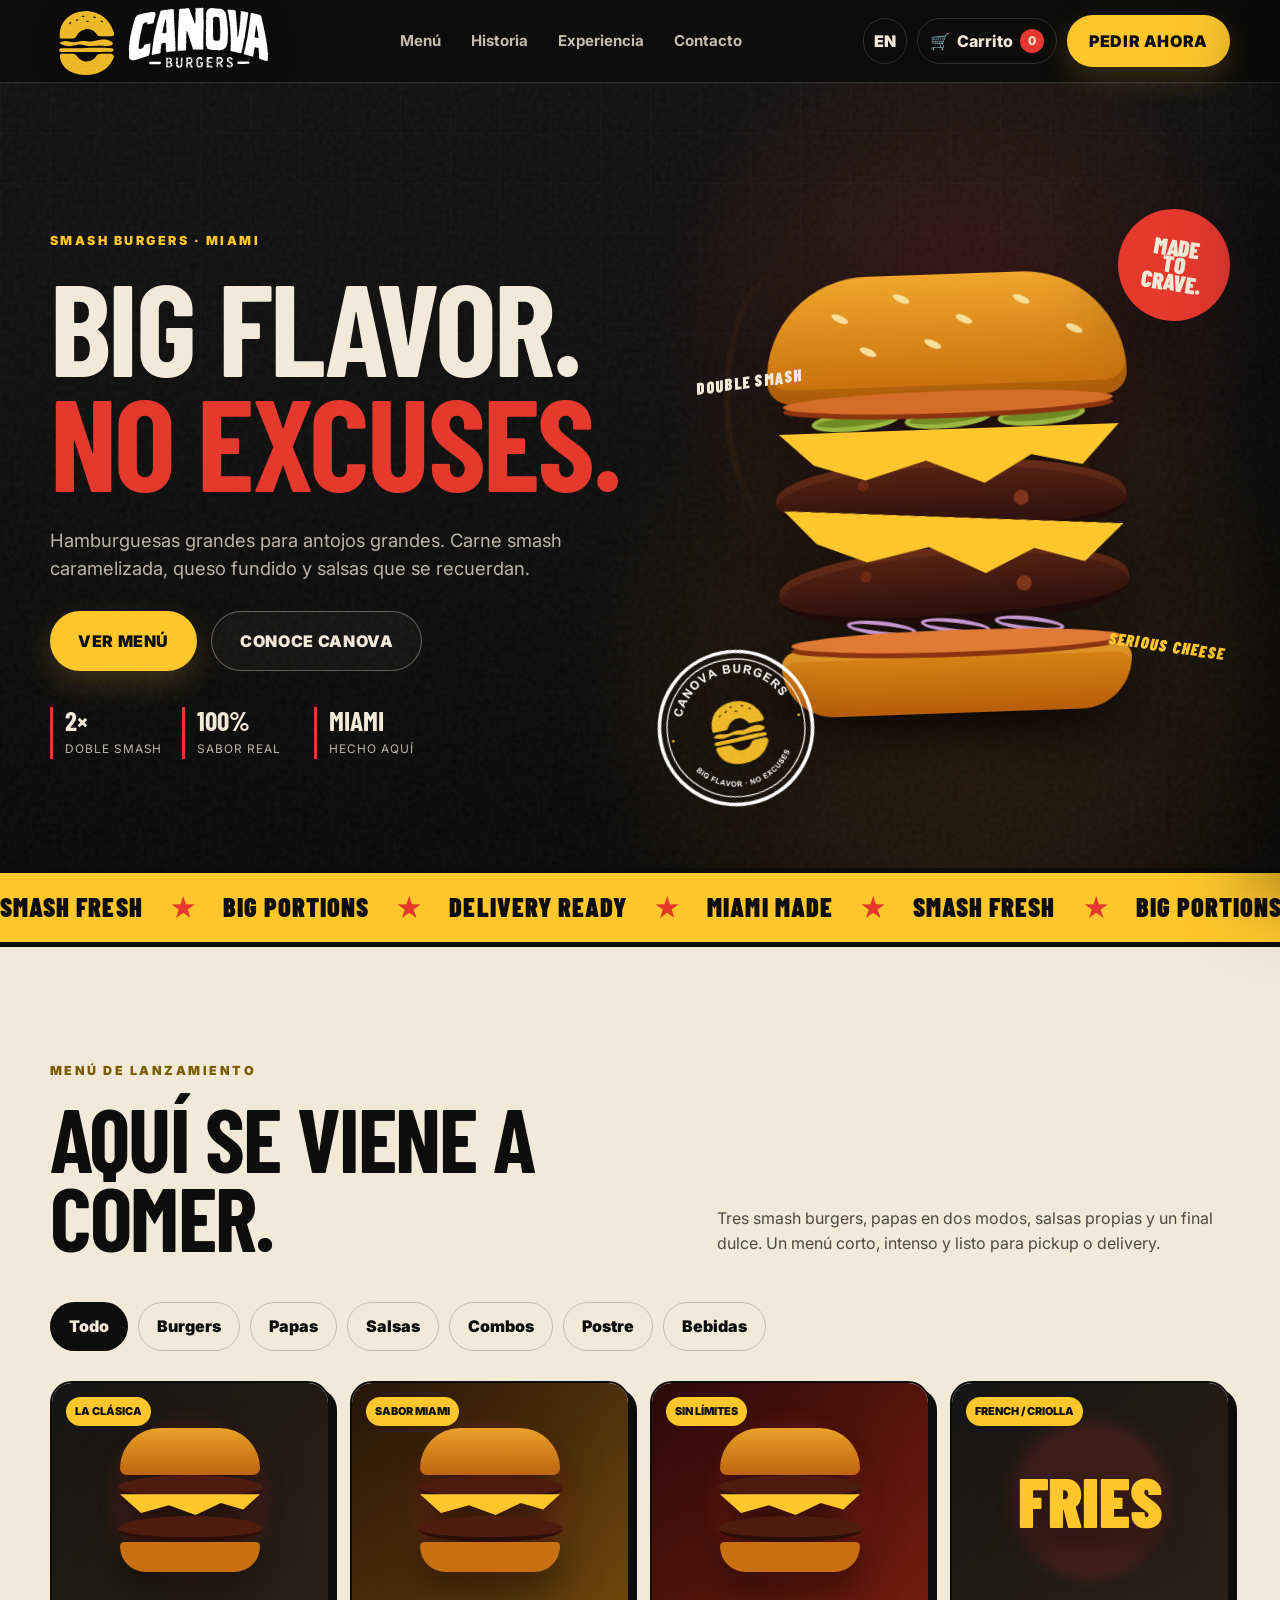
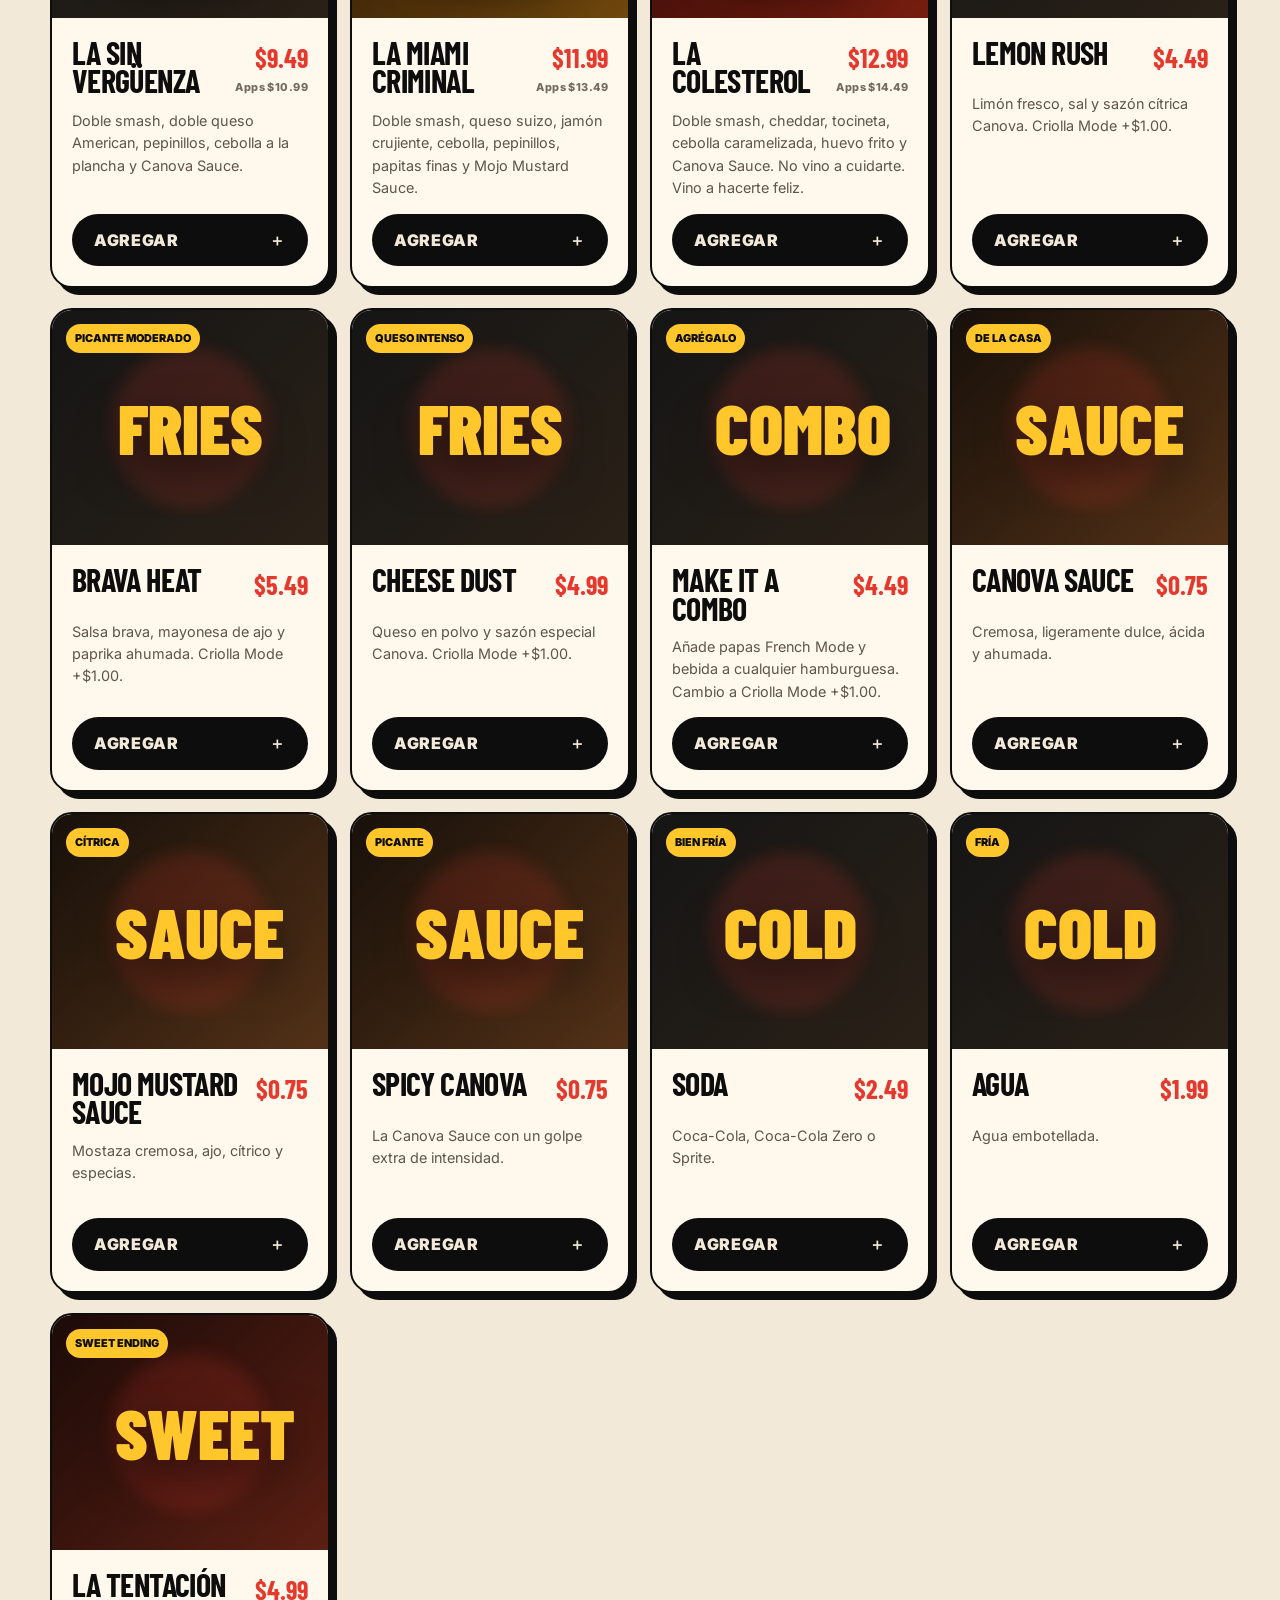
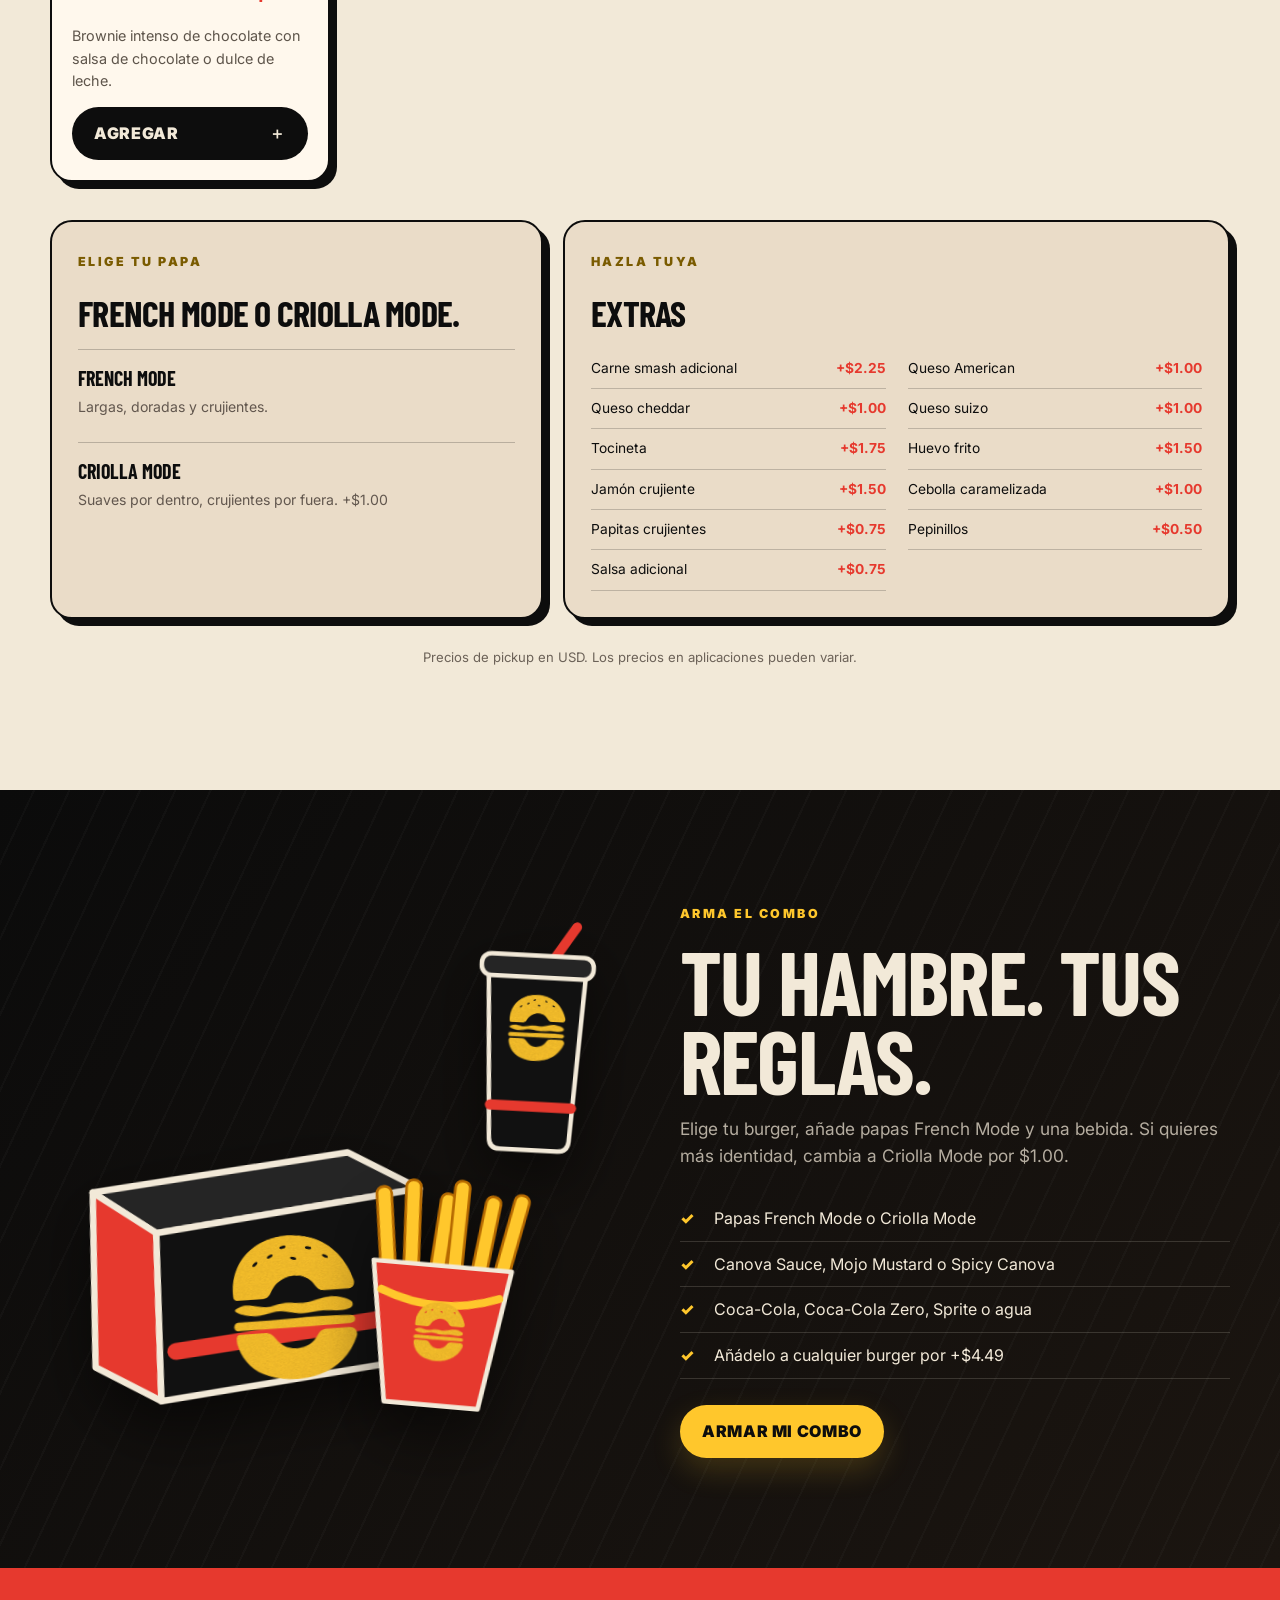
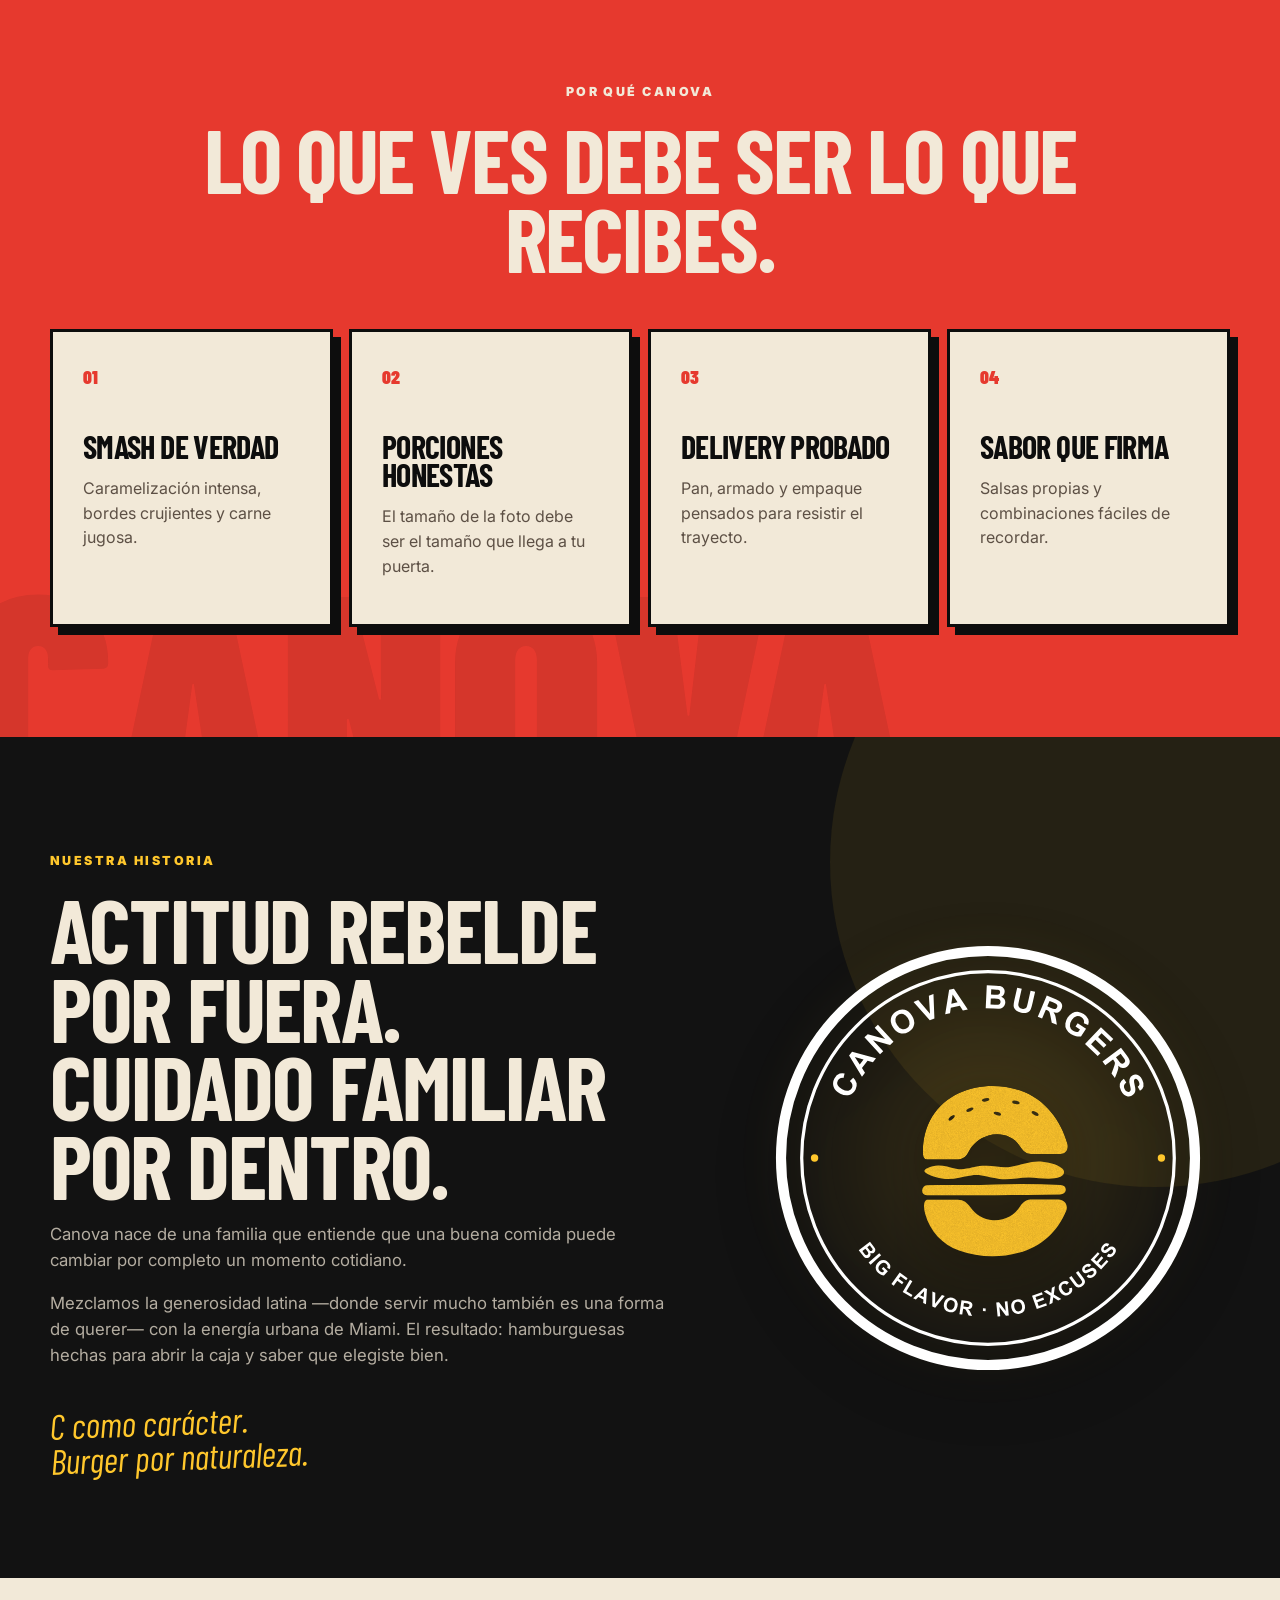
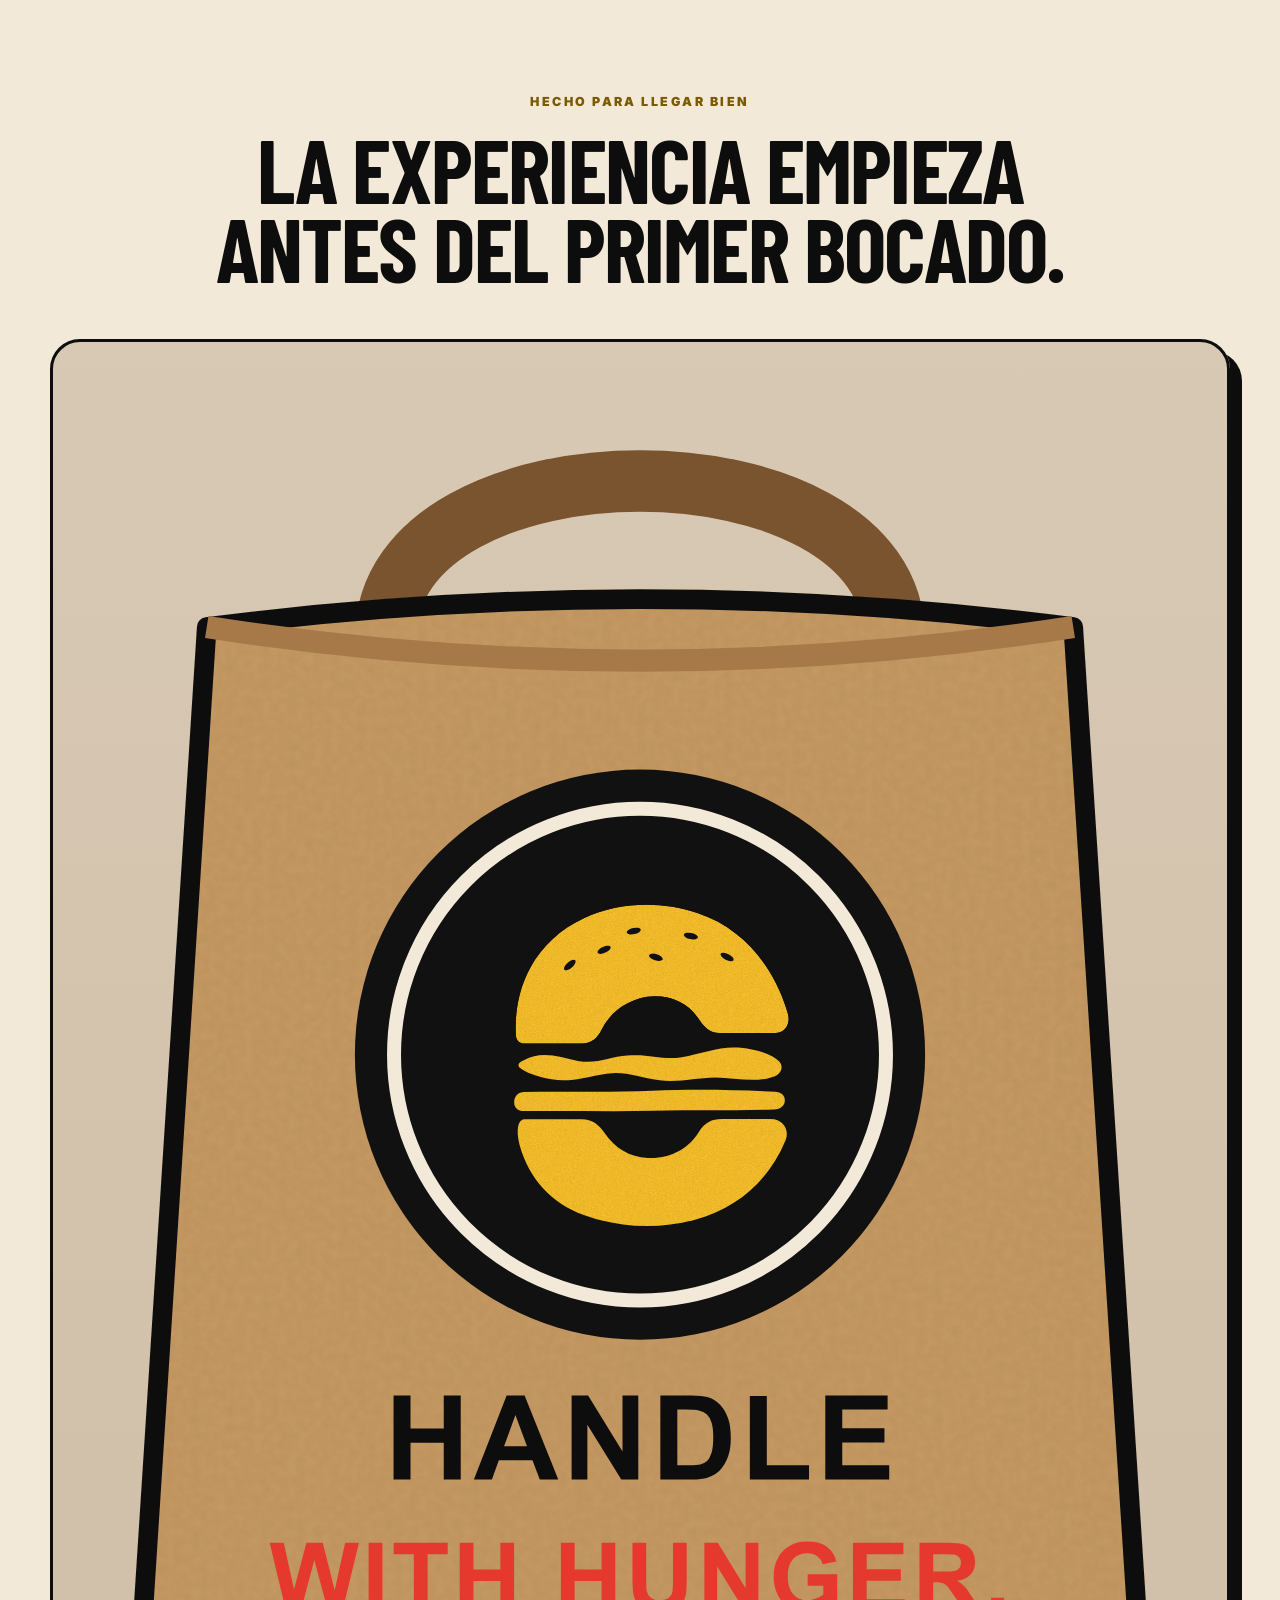
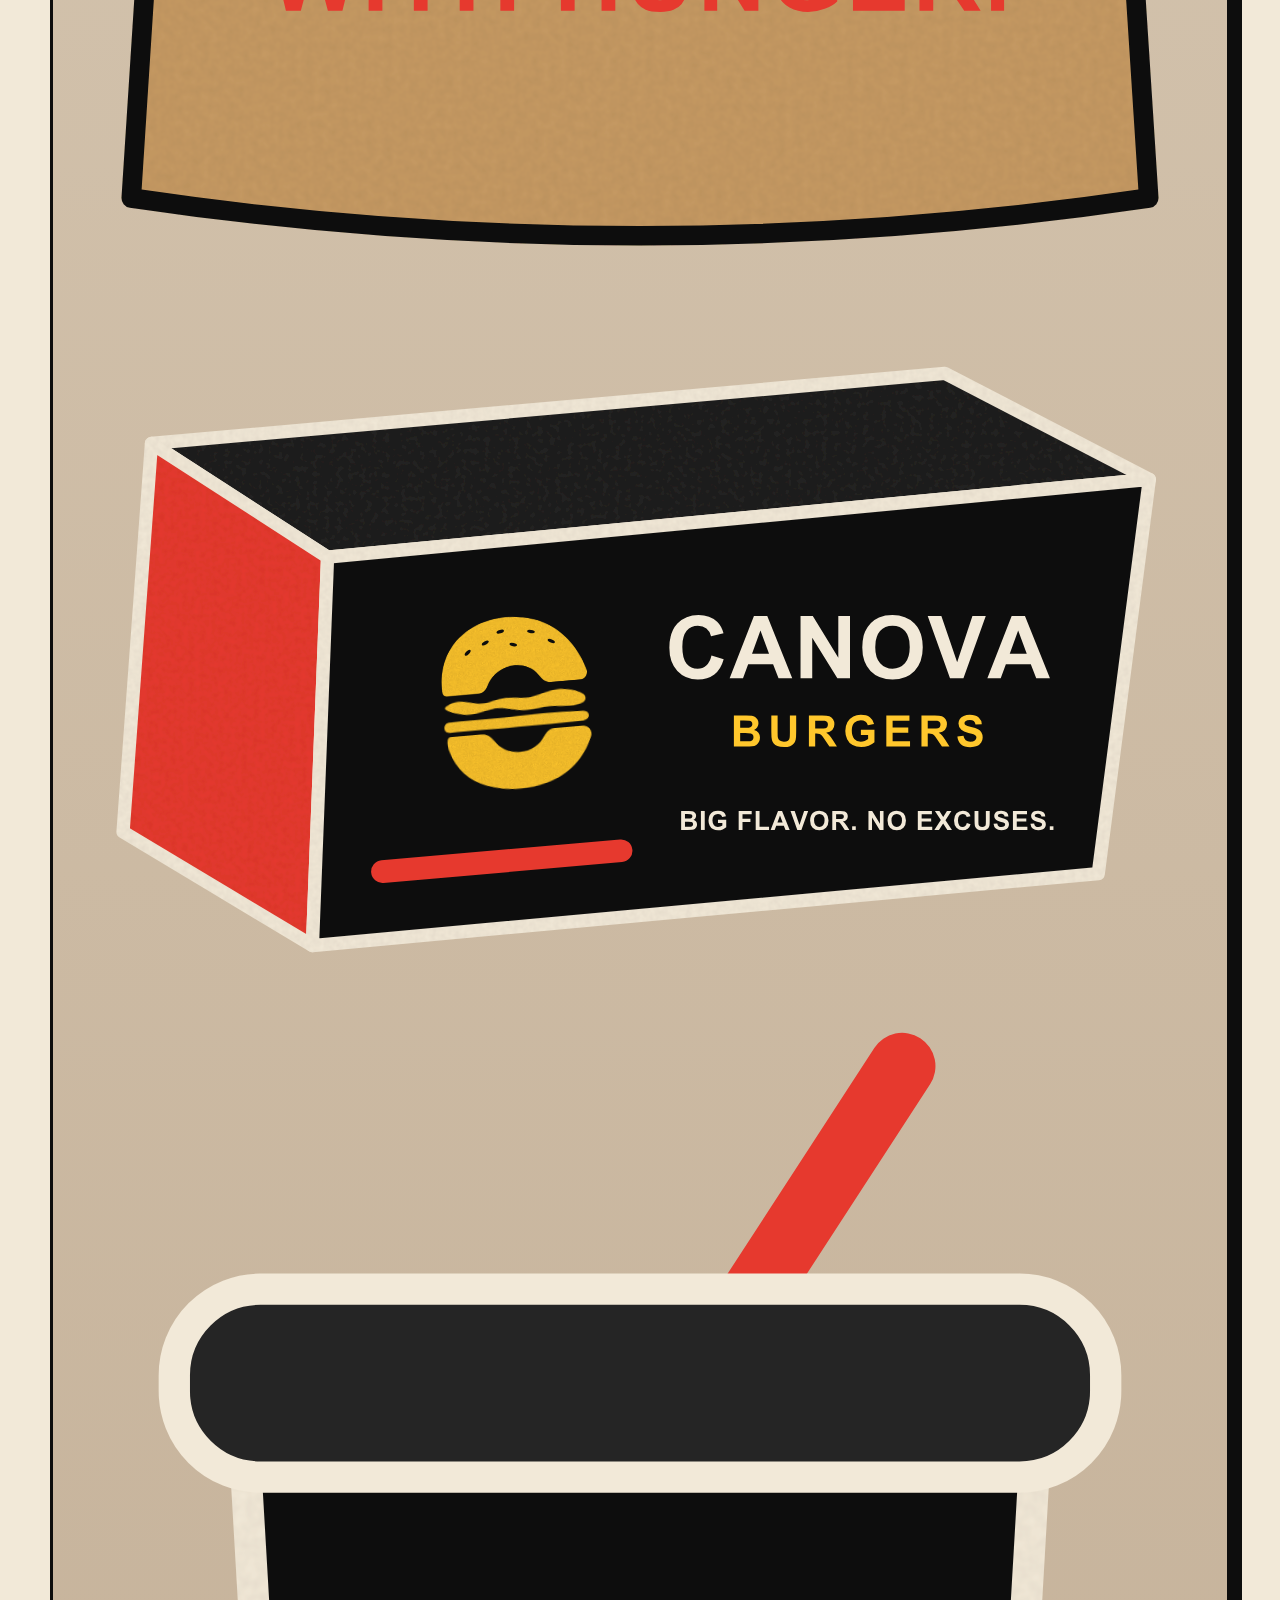
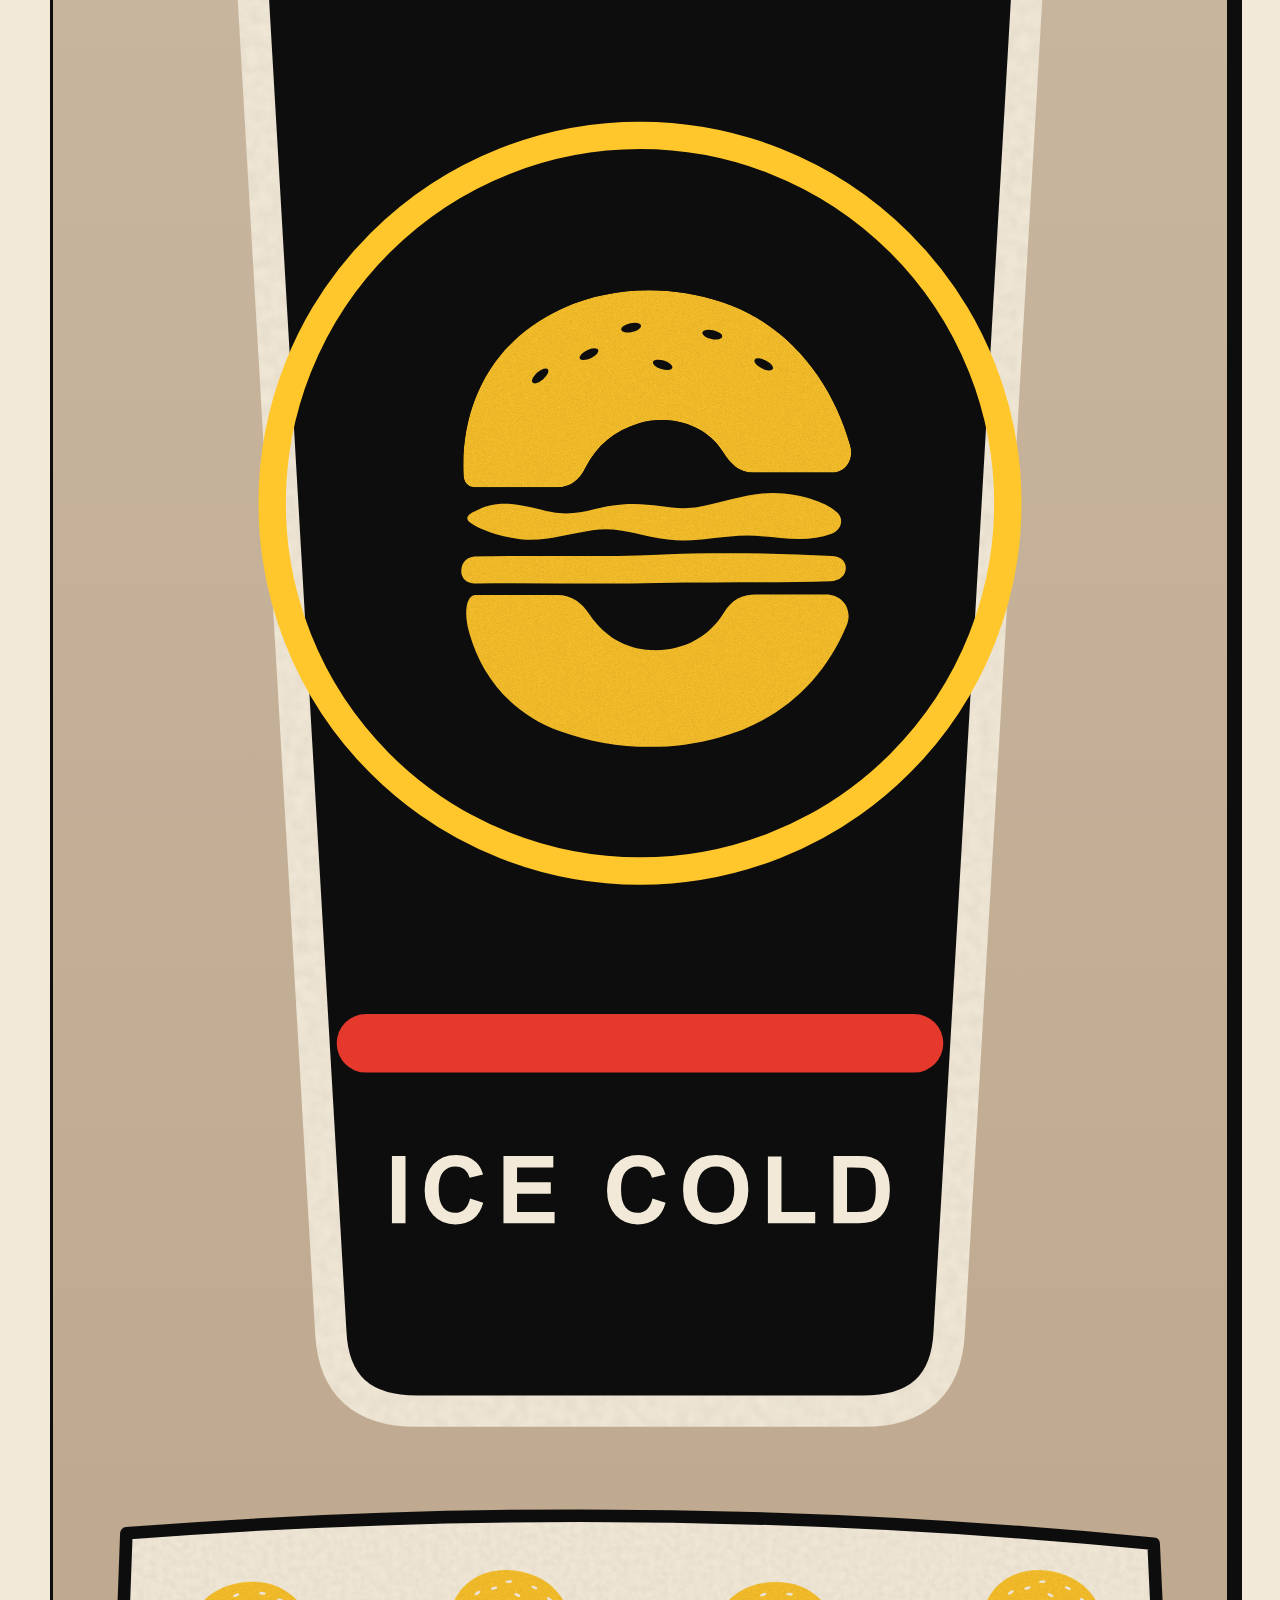
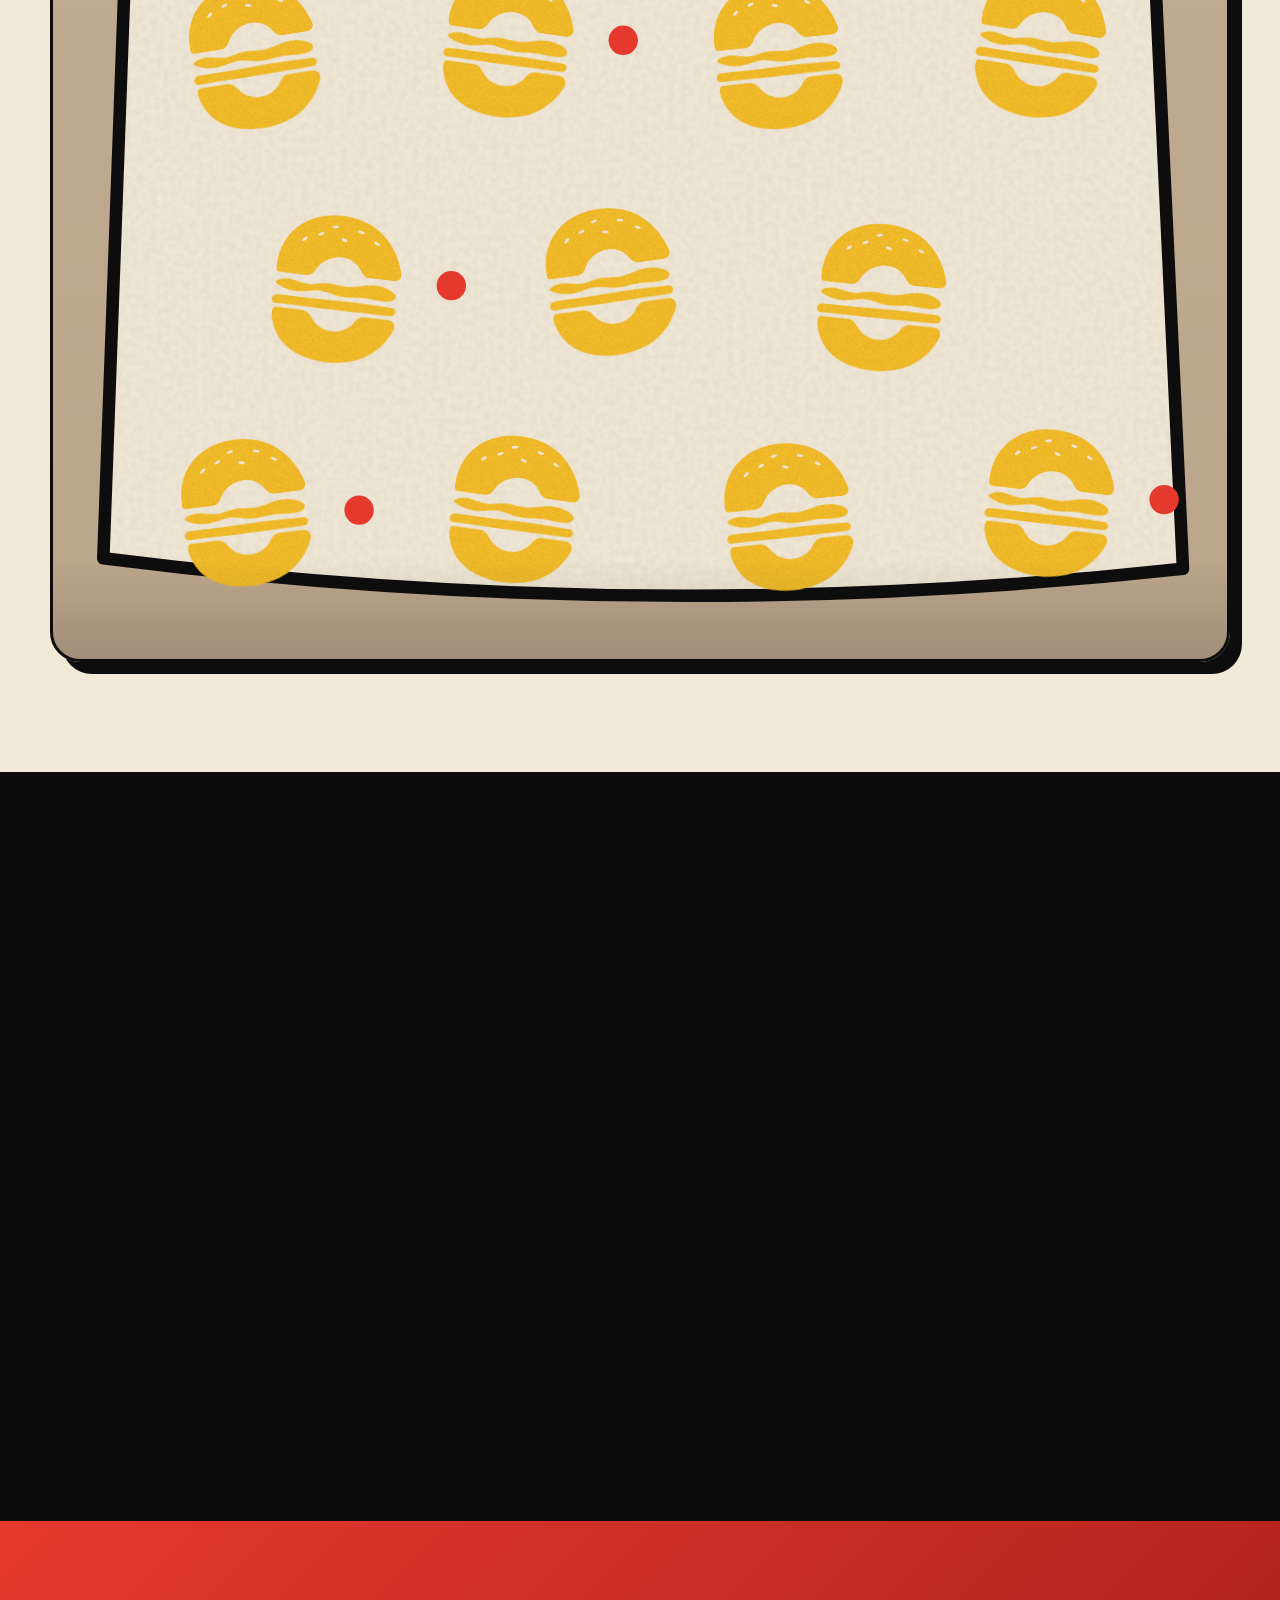
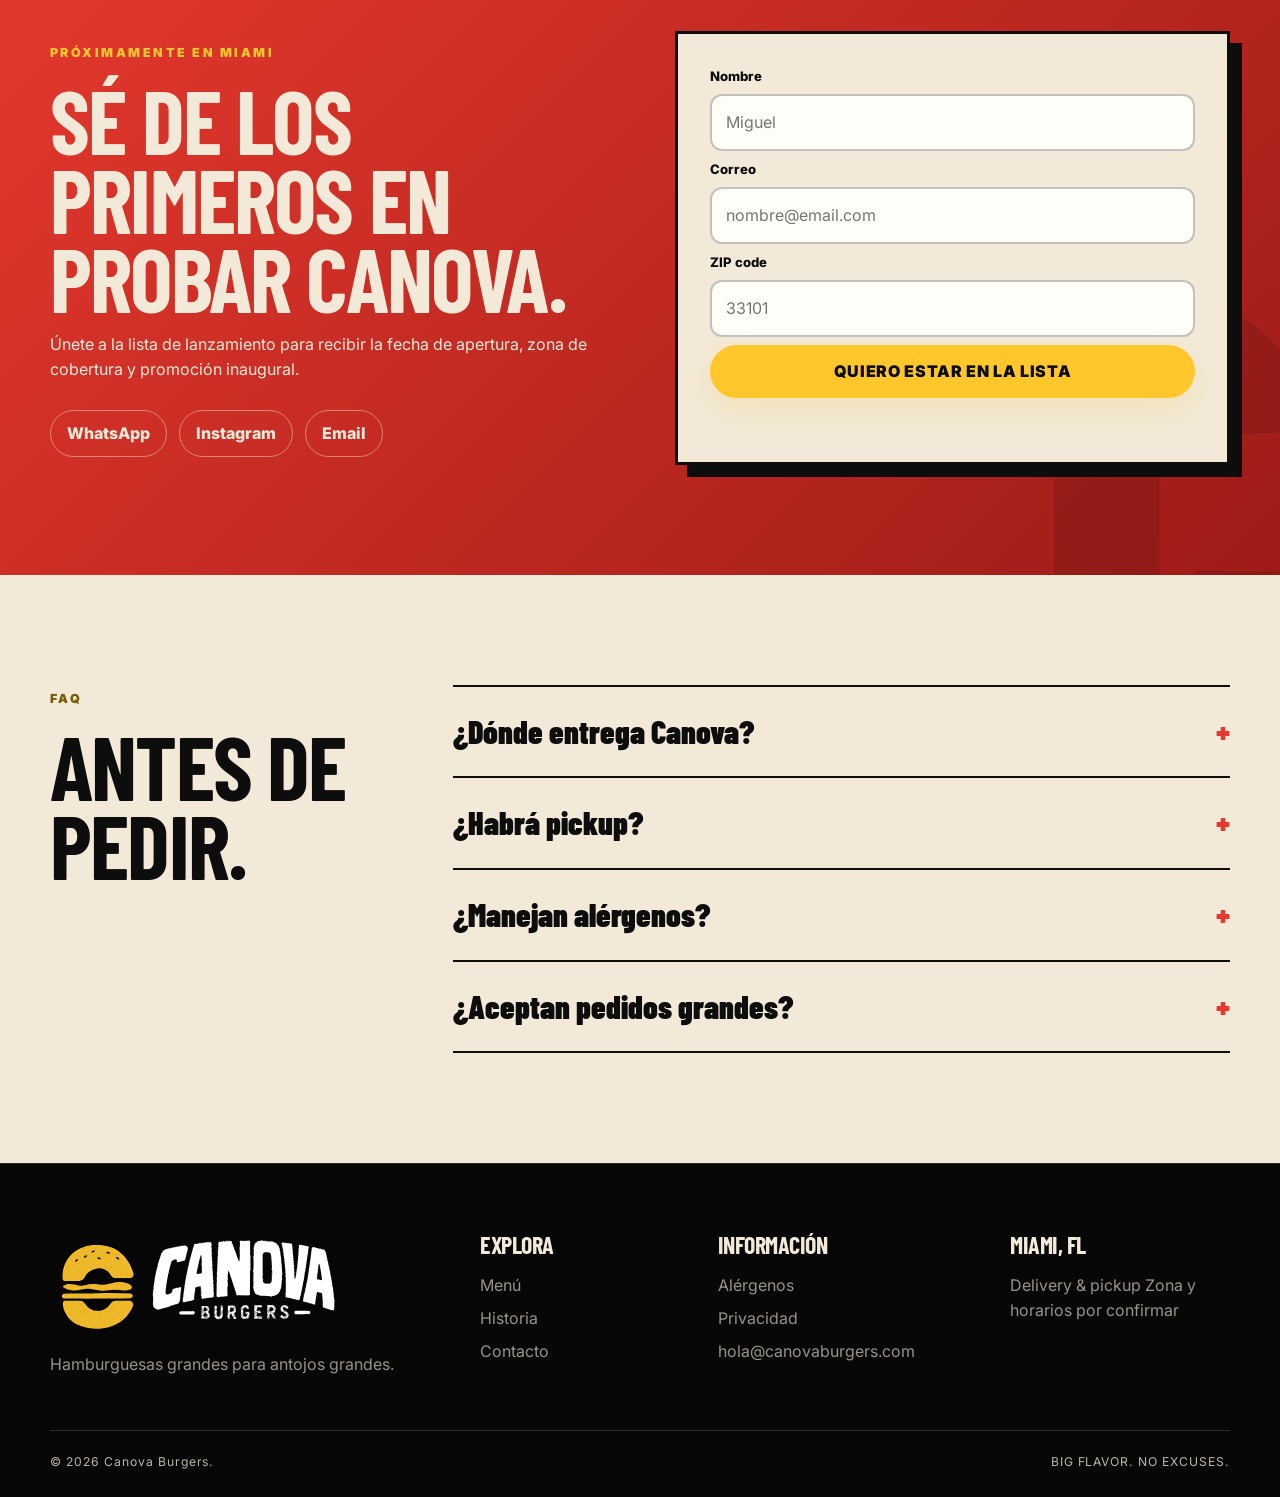
==== website/index.html @ 61ef1ba2 "Use native SVG packaging artwork on site" ====
<!doctype html>
<html lang="es">
<head>
  <meta charset="UTF-8" />
  <meta name="viewport" content="width=device-width, initial-scale=1.0" />
  <meta name="theme-color" content="#0D0D0D" />
  <meta name="description" content="Canova Burgers: smash burgers grandes, jugosas y llenas de sabor. Big Flavor. No Excuses. Miami, Florida." />
  <meta property="og:title" content="Canova Burgers — Big Flavor. No Excuses." />
  <meta property="og:description" content="Hamburguesas grandes para antojos grandes. Delivery y pickup en Miami." />
  <meta property="og:type" content="website" />
  <meta property="og:image" content="assets/social-preview.svg" />
  <meta name="twitter:card" content="summary_large_image" />
  <link rel="preconnect" href="https://fonts.googleapis.com" />
  <link rel="preconnect" href="https://fonts.gstatic.com" crossorigin />
  <link href="https://fonts.googleapis.com/css2?family=Barlow+Condensed:ital,wght@0,700;0,800;0,900;1,800&family=Inter:wght@400;500;600;700;800&display=swap" rel="stylesheet" />
  <link rel="preload" href="assets/logo-horizontal-white-yellow.svg" as="image" type="image/svg+xml" />
  <link rel="icon" href="assets/favicon.svg" type="image/svg+xml" />
  <link rel="stylesheet" href="styles.css" />
  <title>Canova Burgers — Big Flavor. No Excuses.</title>
  <script type="application/ld+json">
  {
    "@context": "https://schema.org",
    "@type": "Restaurant",
    "name": "Canova Burgers",
    "description": "Smash burgers grandes, jugosas y llenas de sabor.",
    "servesCuisine": ["Burgers", "American", "Latin-inspired"],
    "priceRange": "$$",
    "address": {"@type":"PostalAddress","addressLocality":"Miami","addressRegion":"FL","addressCountry":"US"},
    "areaServed": "Miami, Florida",
    "url": "https://example.com",
    "sameAs": ["https://instagram.com/canovaburgers"]
  }
  </script>
</head>
<body>
  <a class="skip-link" href="#main">Saltar al contenido</a>

  <header class="site-header" id="top">
    <div class="container header-inner">
      <a class="brand-link" href="#top" aria-label="Canova Burgers, inicio">
        <img class="brand-horizontal" src="assets/logo-horizontal-white-yellow.svg" alt="Canova Burgers" width="1800" height="600" fetchpriority="high" decoding="async" />
      </a>

      <button class="nav-toggle" aria-controls="main-nav" aria-expanded="false" aria-label="Abrir menú">
        <span></span><span></span><span></span>
      </button>

      <nav class="main-nav" id="main-nav" aria-label="Navegación principal">
        <a href="#menu" data-i18n="navMenu">Menú</a>
        <a href="#story" data-i18n="navStory">Historia</a>
        <a href="#experience" data-i18n="navExperience">Experiencia</a>
        <a href="#contact" data-i18n="navContact">Contacto</a>
      </nav>

      <div class="header-actions">
        <button class="lang-toggle" id="langToggle" aria-label="Cambiar idioma">EN</button>
        <button class="cart-button" id="cartButton" aria-label="Abrir carrito">
          <span aria-hidden="true">🛒</span>
          <span class="cart-label" data-i18n="cart">Carrito</span>
          <span class="cart-count" id="cartCount">0</span>
        </button>
        <a class="button button-primary order-header" href="#menu" data-i18n="orderNow">Pedir ahora</a>
      </div>
    </div>
  </header>

  <main id="main">
    <section class="hero" aria-labelledby="hero-title">
      <div class="hero-noise" aria-hidden="true"></div>
      <div class="container hero-grid">
        <div class="hero-copy reveal">
          <span class="eyebrow" data-i18n="heroEyebrow">SMASH BURGERS · MIAMI</span>
          <h1 id="hero-title">
            <span data-i18n="heroLine1">BIG FLAVOR.</span>
            <span class="accent-red" data-i18n="heroLine2">NO EXCUSES.</span>
          </h1>
          <p class="hero-lead" data-i18n="heroLead">Hamburguesas grandes para antojos grandes. Carne smash caramelizada, queso fundido y salsas que se recuerdan.</p>
          <div class="hero-actions">
            <a class="button button-primary button-xl" href="#menu" data-i18n="seeMenu">Ver menú</a>
            <a class="button button-ghost button-xl" href="#story" data-i18n="knowStory">Conoce Canova</a>
          </div>
          <div class="hero-proof">
            <div><strong>2×</strong><span data-i18n="doubleSmash">doble smash</span></div>
            <div><strong>100%</strong><span data-i18n="realFlavor">sabor real</span></div>
            <div><strong>MIAMI</strong><span data-i18n="madeHere">hecho aquí</span></div>
          </div>
        </div>

        <div class="hero-art reveal" aria-label="Ilustración de hamburguesa Canova">
          <div class="heat heat-one"></div>
          <div class="heat heat-two"></div>
          <div class="hero-badge">MADE<br>TO<br>CRAVE.</div>
          <div class="burger-stage">
            <div class="burger-shadow"></div>
            <div class="burger big-burger" aria-hidden="true">
              <div class="burger-top sesame-heavy"><i></i><i></i><i></i><i></i><i></i><i></i><i></i></div>
              <div class="sauce sauce-top"></div>
              <div class="pickle-row"><span></span><span></span><span></span></div>
              <div class="cheese-slice cheese-1"></div>
              <div class="patty patty-1"></div>
              <div class="cheese-slice cheese-2"></div>
              <div class="patty patty-2"></div>
              <div class="onion-row"><span></span><span></span><span></span></div>
              <div class="sauce sauce-bottom"></div>
              <div class="burger-bottom"></div>
            </div>
            <span class="scribble scribble-one">DOUBLE SMASH</span>
            <span class="scribble scribble-two">SERIOUS CHEESE</span>
          </div>
          <img class="seal seal-hero brand-seal" src="assets/seal-circular-white-yellow.svg" alt="Sello Canova Burgers" width="1000" height="1000" decoding="async" />
        </div>
      </div>
      <div class="hero-marquee" aria-label="Beneficios de Canova">
        <div class="marquee-track">
          <span>SMASH FRESH</span><i>★</i><span>BIG PORTIONS</span><i>★</i><span>DELIVERY READY</span><i>★</i><span>MIAMI MADE</span><i>★</i>
          <span>SMASH FRESH</span><i>★</i><span>BIG PORTIONS</span><i>★</i><span>DELIVERY READY</span><i>★</i><span>MIAMI MADE</span><i>★</i>
        </div>
      </div>
    </section>

    <section class="section section-cream menu-section" id="menu" aria-labelledby="menu-title">
      <div class="container">
        <div class="section-heading split-heading reveal">
          <div>
            <span class="eyebrow dark" data-i18n="menuEyebrow">MENÚ DE LANZAMIENTO</span>
            <h2 id="menu-title" data-i18n="menuTitle">Aquí se viene a comer.</h2>
          </div>
          <p data-i18n="menuIntro">Menú corto, producto serio. Cada receta está pensada para llegar caliente, firme y tan provocadora como en la foto.</p>
        </div>

        <div class="menu-tabs" role="tablist" aria-label="Categorías de menú">
          <button class="menu-tab active" role="tab" aria-selected="true" data-filter="all" data-i18n="filterAll">Todo</button>
          <button class="menu-tab" role="tab" aria-selected="false" data-filter="burgers" data-i18n="filterBurgers">Burgers</button>
          <button class="menu-tab" role="tab" aria-selected="false" data-filter="sides" data-i18n="filterSides">Papas</button>
          <button class="menu-tab" role="tab" aria-selected="false" data-filter="sauces" data-i18n="filterSauces">Salsas</button>
          <button class="menu-tab" role="tab" aria-selected="false" data-filter="combos" data-i18n="filterCombos">Combos</button>
          <button class="menu-tab" role="tab" aria-selected="false" data-filter="desserts" data-i18n="filterDesserts">Postre</button>
          <button class="menu-tab" role="tab" aria-selected="false" data-filter="drinks" data-i18n="filterDrinks">Bebidas</button>
        </div>

        <div class="menu-grid" id="menuGrid" aria-live="polite"></div>
        <div class="menu-options-grid reveal">
          <article class="menu-option-card">
            <span class="eyebrow dark" data-i18n="potatoEyebrow">ELIGE TU PAPA</span>
            <h3 data-i18n="potatoTitle">French Mode o Criolla Mode.</h3>
            <div class="mode-list">
              <div><strong>FRENCH MODE</strong><span data-i18n="frenchModeText">Largas, doradas y crujientes.</span></div>
              <div><strong>CRIOLLA MODE</strong><span data-i18n="criollaModeText">Suaves por dentro, crujientes por fuera. +$1.00</span></div>
            </div>
          </article>
          <article class="menu-option-card">
            <span class="eyebrow dark" data-i18n="extrasEyebrow">HAZLA TUYA</span>
            <h3 data-i18n="extrasTitle">Extras</h3>
            <div class="extras-list" id="extrasGrid"></div>
          </article>
        </div>
        <p class="price-note" data-i18n="priceNote">Precios de pickup en USD. Los precios en aplicaciones pueden variar.</p>
      </div>
    </section>

    <section class="section combo-section" id="experience">
      <div class="container combo-grid">
        <div class="combo-visual reveal">
          <img class="combo-asset combo-box-art" src="assets/icon-combo-box.svg" alt="" width="440" height="330" decoding="async" aria-hidden="true" />
          <img class="combo-asset fries-art" src="assets/icon-fries.svg" alt="" width="250" height="360" decoding="async" aria-hidden="true" />
          <img class="combo-asset drink-art" src="assets/icon-drink.svg" alt="" width="230" height="370" decoding="async" aria-hidden="true" />
        </div>
        <div class="combo-copy-block reveal">
          <span class="eyebrow" data-i18n="comboEyebrow">ARMA EL COMBO</span>
          <h2 data-i18n="comboTitle">Tu hambre. Tus reglas.</h2>
          <p data-i18n="comboText">Elige tu burger, súmale papas crujientes, salsa extra y una bebida fría. Sin vueltas. Sin porciones tímidas.</p>
          <ul class="check-list">
            <li data-i18n="comboOne">Papas clásicas o loaded fries</li>
            <li data-i18n="comboTwo">Salsa Canova o spicy mayo</li>
            <li data-i18n="comboThree">Bebida helada</li>
            <li data-i18n="comboFour">Empaque probado para delivery</li>
          </ul>
          <a href="#menu" class="button button-primary" data-i18n="buildCombo">Armar mi combo</a>
        </div>
      </div>
    </section>

    <section class="section section-red why-section">
      <div class="container">
        <div class="section-heading center reveal">
          <span class="eyebrow light" data-i18n="whyEyebrow">POR QUÉ CANOVA</span>
          <h2 data-i18n="whyTitle">Lo que ves debe ser lo que recibes.</h2>
        </div>
        <div class="value-grid">
          <article class="value-card reveal"><span class="value-number">01</span><h3 data-i18n="valueOneTitle">Smash de verdad</h3><p data-i18n="valueOneText">Caramelización intensa, bordes crujientes y carne jugosa.</p></article>
          <article class="value-card reveal"><span class="value-number">02</span><h3 data-i18n="valueTwoTitle">Porciones honestas</h3><p data-i18n="valueTwoText">El tamaño de la foto debe ser el tamaño que llega a tu puerta.</p></article>
          <article class="value-card reveal"><span class="value-number">03</span><h3 data-i18n="valueThreeTitle">Delivery probado</h3><p data-i18n="valueThreeText">Pan, armado y empaque pensados para resistir el trayecto.</p></article>
          <article class="value-card reveal"><span class="value-number">04</span><h3 data-i18n="valueFourTitle">Sabor que firma</h3><p data-i18n="valueFourText">Salsas propias y combinaciones fáciles de recordar.</p></article>
        </div>
      </div>
    </section>

    <section class="section story-section" id="story">
      <div class="container story-grid">
        <div class="story-copy reveal">
          <span class="eyebrow" data-i18n="storyEyebrow">NUESTRA HISTORIA</span>
          <h2 data-i18n="storyTitle">Actitud rebelde por fuera. Cuidado familiar por dentro.</h2>
          <p data-i18n="storyP1">Canova nace de una familia que entiende que una buena comida puede cambiar por completo un momento cotidiano.</p>
          <p data-i18n="storyP2">Mezclamos la generosidad latina —donde servir mucho también es una forma de querer— con la energía urbana de Miami. El resultado: hamburguesas hechas para abrir la caja y saber que elegiste bien.</p>
          <div class="story-signature">C como carácter.<br>Burger por naturaleza.</div>
        </div>
        <div class="story-seal-wrap reveal">
          <img class="seal seal-large brand-seal" src="assets/seal-circular-white-yellow.svg" alt="Sello Canova Burgers" width="1000" height="1000" loading="lazy" decoding="async" />
        </div>
      </div>
    </section>

    <section class="section section-cream packaging-section" id="packaging">
      <div class="container">
        <div class="section-heading center reveal">
          <span class="eyebrow dark" data-i18n="packEyebrow">HECHO PARA LLEGAR BIEN</span>
          <h2 data-i18n="packTitle">La experiencia empieza antes del primer bocado.</h2>
        </div>
        <div class="packaging-stage reveal" aria-label="Mockups de empaque Canova">
          <img class="packaging-asset pack-bag-art" src="assets/pack-bag.svg" alt="Bolsa kraft Canova con sello amarillo">
          <img class="packaging-asset pack-box-art" src="assets/pack-box.svg" alt="Caja negra de hamburguesa Canova">
          <img class="packaging-asset pack-cup-art" src="assets/pack-cup.svg" alt="Vaso negro Canova con isotipo amarillo">
          <img class="packaging-asset wrap-paper-art" src="assets/wrap-paper.svg" alt="" aria-hidden="true">
        </div>
      </div>
    </section>

    <section class="section testimonials-section">
      <div class="container">
        <div class="section-heading split-heading reveal">
          <div><span class="eyebrow" data-i18n="testEyebrow">PRUEBA DE LANZAMIENTO</span><h2 data-i18n="testTitle">Así queremos que se sienta Canova.</h2></div>
          <p data-i18n="testDisclaimer">Testimonios de muestra para visualizar el tono. Deben reemplazarse por reseñas verificadas después del lanzamiento.</p>
        </div>
        <div class="testimonial-grid">
          <blockquote class="testimonial-card reveal"><span class="sample-tag" data-i18n="sample">MUESTRA</span><p>“La caja se abre y ya sabes que no pediste una burger cualquiera.”</p><footer>— Launch tester 01</footer></blockquote>
          <blockquote class="testimonial-card reveal"><span class="sample-tag" data-i18n="sample">MUESTRA</span><p>“Doble carne, queso por todas partes y aun así llegó firme.”</p><footer>— Launch tester 02</footer></blockquote>
          <blockquote class="testimonial-card reveal"><span class="sample-tag" data-i18n="sample">MUESTRA</span><p>“Tiene esa energía de Miami, pero se siente hecha con cuidado.”</p><footer>— Launch tester 03</footer></blockquote>
        </div>
      </div>
    </section>

    <section class="section waitlist-section" id="contact">
      <div class="container waitlist-grid">
        <div class="waitlist-copy reveal">
          <span class="eyebrow" data-i18n="waitEyebrow">PRÓXIMAMENTE EN MIAMI</span>
          <h2 data-i18n="waitTitle">Sé de los primeros en probar Canova.</h2>
          <p data-i18n="waitText">Únete a la lista de lanzamiento para recibir la fecha de apertura, zona de cobertura y promoción inaugural.</p>
          <div class="contact-links">
            <a id="whatsappLink" href="#" rel="noopener">WhatsApp</a>
            <a id="instagramLink" href="#" rel="noopener">Instagram</a>
            <a id="emailLink" href="#">Email</a>
          </div>
        </div>
        <form class="waitlist-form reveal" id="waitlistForm" novalidate>
          <label for="waitName" data-i18n="name">Nombre</label>
          <input id="waitName" name="name" autocomplete="name" required placeholder="Miguel" />
          <label for="waitEmail" data-i18n="email">Correo</label>
          <input id="waitEmail" name="email" type="email" autocomplete="email" required placeholder="nombre@email.com" />
          <label for="waitZip" data-i18n="zip">ZIP code</label>
          <input id="waitZip" name="zip" inputmode="numeric" pattern="[0-9]{5}" placeholder="33101" />
          <button class="button button-primary button-full" type="submit" data-i18n="joinList">Quiero estar en la lista</button>
          <p class="form-status" id="waitlistStatus" role="status"></p>
        </form>
      </div>
    </section>

    <section class="section faq-section" id="faq">
      <div class="container faq-grid">
        <div class="section-heading reveal"><span class="eyebrow dark">FAQ</span><h2 data-i18n="faqTitle">Antes de pedir.</h2></div>
        <div class="faq-list reveal">
          <details><summary data-i18n="faq1q">¿Dónde entrega Canova?</summary><p data-i18n="faq1a">La zona exacta de cobertura se publicará antes del lanzamiento. Empezaremos con un radio limitado en Miami para cuidar tiempos y temperatura.</p></details>
          <details><summary data-i18n="faq2q">¿Habrá pickup?</summary><p data-i18n="faq2a">Sí. El sitio mostrará dirección y horarios en cuanto el punto de recogida esté confirmado.</p></details>
          <details><summary data-i18n="faq3q">¿Manejan alérgenos?</summary><p data-i18n="faq3a">Los productos pueden contener gluten, lácteos, huevo, soya y otros alérgenos. La ficha final estará disponible antes de comprar.</p></details>
          <details><summary data-i18n="faq4q">¿Aceptan pedidos grandes?</summary><p data-i18n="faq4a">Sí, con reserva previa y disponibilidad operativa. Contáctanos por WhatsApp.</p></details>
        </div>
      </div>
    </section>
  </main>

  <footer class="site-footer">
    <div class="container footer-grid">
      <div>
        <img class="footer-logo" src="assets/logo-horizontal-white-yellow.svg" alt="Canova Burgers" width="1800" height="600" loading="lazy" decoding="async" />
        <p data-i18n="footerClaim">Hamburguesas grandes para antojos grandes.</p>
      </div>
      <div><h3 data-i18n="footerExplore">Explora</h3><a href="#menu" data-i18n="navMenu">Menú</a><a href="#story" data-i18n="navStory">Historia</a><a href="#contact" data-i18n="navContact">Contacto</a></div>
      <div><h3 data-i18n="footerInfo">Información</h3><a href="#faq" data-i18n="allergens">Alérgenos</a><a href="privacy.html" data-i18n="privacy">Privacidad</a><a href="mailto:hola@canovaburgers.com">hola@canovaburgers.com</a></div>
      <div><h3>Miami, FL</h3><p data-i18n="footerService">Delivery & pickup<br>Zona y horarios por confirmar</p></div>
    </div>
    <div class="container footer-bottom"><span>© <span id="year"></span> Canova Burgers.</span><span>BIG FLAVOR. NO EXCUSES.</span></div>
  </footer>

  <aside class="cart-drawer" id="cartDrawer" aria-hidden="true" aria-labelledby="cartTitle">
    <div class="cart-backdrop" data-close-cart></div>
    <div class="cart-panel" role="dialog" aria-modal="true">
      <div class="cart-head"><h2 id="cartTitle" data-i18n="yourOrder">Tu pedido</h2><button class="icon-button" data-close-cart aria-label="Cerrar carrito">×</button></div>
      <div class="cart-items" id="cartItems"></div>
      <div class="cart-empty" id="cartEmpty"><span>🍔</span><p data-i18n="emptyCart">Tu carrito está esperando algo grande.</p></div>
      <div class="order-method">
        <label><input type="radio" name="method" value="delivery" checked><span data-i18n="delivery">Delivery</span></label>
        <label><input type="radio" name="method" value="pickup"><span>Pickup</span></label>
      </div>
      <label for="orderNotes" data-i18n="notes">Notas del pedido</label>
      <textarea id="orderNotes" rows="3" placeholder="Sin cebolla, salsa aparte..."></textarea>
      <div class="cart-total"><span data-i18n="subtotal">Subtotal</span><strong id="cartSubtotal">$0.00</strong></div>
      <button class="button button-primary button-full" id="checkoutButton" data-i18n="checkout">Continuar pedido</button>
      <p class="checkout-note" data-i18n="checkoutNote">Demo: el enlace final de pedidos se configura antes del lanzamiento.</p>
    </div>
  </aside>

  <template id="productTemplate">
    <article class="product-card reveal">
      <div class="product-art"><span class="product-tag"></span><div class="mini-burger"><div class="mb-top"></div><div class="mb-fill one"></div><div class="mb-cheese"></div><div class="mb-fill two"></div><div class="mb-bottom"></div></div></div>
      <div class="product-info"><div class="product-title-row"><h3></h3><div class="product-price-wrap"><strong class="product-price"></strong><small class="product-app-price"></small></div></div><p class="product-description"></p><button class="button button-dark add-product" type="button"><span data-i18n="add">Agregar</span><b>＋</b></button></div>
    </article>
  </template>

  <script src="app.js" defer></script>
</body>
</html>
---- website/styles.css ----
:root{
  --charcoal:#0D0D0D;
  --cream:#F2E9D8;
  --cheese:#FFC72C;
  --red:#E6392E;
  --orange:#FF8A00;
  --muted:#BDB5A7;
  --line:rgba(242,233,216,.16);
  --shadow:0 24px 80px rgba(0,0,0,.28);
  --radius:26px;
  --display:"Barlow Condensed",Impact,"Arial Narrow",sans-serif;
  --body:"Inter",Arial,sans-serif;
}
*{box-sizing:border-box}
html{scroll-behavior:smooth}
body{margin:0;background:var(--charcoal);color:var(--cream);font-family:var(--body);line-height:1.55;overflow-x:hidden}
img,svg{display:block;max-width:100%}
a{color:inherit;text-decoration:none}
button,input,textarea{font:inherit}
button{cursor:pointer}
.container{width:min(1180px,calc(100% - 40px));margin-inline:auto}
.skip-link{position:fixed;left:16px;top:-80px;background:var(--cheese);color:var(--charcoal);padding:12px 18px;z-index:999;font-weight:800;border-radius:10px}
.skip-link:focus{top:16px}
:focus-visible{outline:3px solid var(--cheese);outline-offset:4px}
.site-header{position:sticky;top:0;z-index:80;background:rgba(13,13,13,.88);backdrop-filter:blur(18px);border-bottom:1px solid var(--line)}
.header-inner{height:82px;display:grid;grid-template-columns:auto 1fr auto;align-items:center;gap:28px}
.brand-link{display:block;width:230px;min-width:180px;line-height:0}
.brand-horizontal{display:block;width:100%;height:auto;filter:drop-shadow(0 5px 12px rgba(0,0,0,.2));transition:transform .2s ease,filter .2s ease}
.brand-link:hover .brand-horizontal{transform:translateY(-1px);filter:drop-shadow(0 7px 16px rgba(0,0,0,.32))}
.main-nav{display:flex;justify-content:center;align-items:center;gap:30px;font-weight:700;font-size:.94rem}
.main-nav a{position:relative;color:rgba(242,233,216,.8)}
.main-nav a::after{content:"";position:absolute;left:0;bottom:-8px;width:0;height:3px;background:var(--red);transition:.25s}
.main-nav a:hover{color:var(--cream)}
.main-nav a:hover::after{width:100%}
.header-actions{display:flex;align-items:center;gap:10px}
.lang-toggle,.cart-button,.nav-toggle,.icon-button{border:0;background:transparent;color:var(--cream)}
.lang-toggle{font-weight:900;padding:10px;border:1px solid var(--line);border-radius:999px;min-width:44px}
.cart-button{display:flex;align-items:center;gap:7px;padding:10px 12px;border:1px solid var(--line);border-radius:999px;font-weight:800}
.cart-count{display:grid;place-items:center;background:var(--red);width:24px;height:24px;border-radius:50%;font-size:.75rem}
.nav-toggle{display:none;width:42px;height:42px;padding:8px}
.nav-toggle span{display:block;height:3px;background:var(--cream);margin:5px 0;border-radius:99px}
.button{display:inline-flex;align-items:center;justify-content:center;gap:10px;border:0;border-radius:999px;padding:14px 22px;font-weight:900;text-transform:uppercase;letter-spacing:.04em;transition:transform .2s,box-shadow .2s,background .2s;color:var(--charcoal)}
.button:hover{transform:translateY(-2px)}
.button-primary{background:var(--cheese);box-shadow:0 12px 30px rgba(255,199,44,.18)}
.button-primary:hover{box-shadow:0 16px 36px rgba(255,199,44,.28)}
.button-ghost{color:var(--cream);border:1px solid rgba(242,233,216,.34);background:rgba(242,233,216,.03)}
.button-dark{background:var(--charcoal);color:var(--cream)}
.button-xl{padding:17px 28px}
.button-full{width:100%}
.hero{position:relative;min-height:860px;display:flex;flex-direction:column;justify-content:space-between;overflow:hidden;background:radial-gradient(circle at 75% 28%,rgba(230,57,46,.22),transparent 27%),radial-gradient(circle at 75% 70%,rgba(255,138,0,.14),transparent 34%),linear-gradient(180deg,#101010 0%,#080808 100%)}
.hero::before{content:"";position:absolute;inset:0;background-image:linear-gradient(rgba(255,255,255,.025) 1px,transparent 1px),linear-gradient(90deg,rgba(255,255,255,.025) 1px,transparent 1px);background-size:50px 50px;mask-image:linear-gradient(to bottom,black,transparent 70%)}
.hero-noise{position:absolute;inset:0;opacity:.18;pointer-events:none;background-image:url("data:image/svg+xml,%3Csvg viewBox='0 0 180 180' xmlns='http://www.w3.org/2000/svg'%3E%3Cfilter id='n'%3E%3CfeTurbulence type='fractalNoise' baseFrequency='.9' numOctaves='4' stitchTiles='stitch'/%3E%3C/filter%3E%3Crect width='100%25' height='100%25' filter='url(%23n)' opacity='.35'/%3E%3C/svg%3E")}
.hero-grid{position:relative;z-index:2;display:grid;grid-template-columns:1.02fr .98fr;align-items:center;gap:40px;padding:90px 0 55px}
.eyebrow{display:inline-block;font-size:.78rem;font-weight:900;letter-spacing:.2em;color:var(--cheese);margin-bottom:18px}
.eyebrow.dark{color:#7a5b00}.eyebrow.light{color:var(--cream)}
h1,h2,h3{font-family:var(--display);text-transform:uppercase;margin:0;line-height:.88;letter-spacing:-.02em}
h1{font-size:clamp(5.2rem,10.2vw,9.8rem)}
h2{font-size:clamp(3.6rem,7vw,6.2rem)}
h3{font-size:2rem}
.accent-red{display:block;color:var(--red)}
.hero-lead{max-width:650px;font-size:1.15rem;color:rgba(242,233,216,.76);margin:28px 0}
.hero-actions{display:flex;flex-wrap:wrap;gap:14px}
.hero-proof{display:flex;gap:12px;margin-top:36px;flex-wrap:wrap}
.hero-proof>div{min-width:120px;border-left:3px solid var(--red);padding-left:12px}
.hero-proof strong{display:block;font-family:var(--display);font-size:1.7rem;line-height:1;color:var(--cream)}
.hero-proof span{font-size:.74rem;text-transform:uppercase;letter-spacing:.08em;color:var(--muted)}
.hero-art{position:relative;min-height:640px;display:grid;place-items:center}
.hero-badge{position:absolute;right:0;top:36px;z-index:6;width:112px;height:112px;background:var(--red);display:grid;place-items:center;text-align:center;border-radius:50%;font-family:var(--display);font-weight:900;font-size:1.45rem;line-height:.75;transform:rotate(9deg);box-shadow:var(--shadow)}
.burger-stage{position:relative;width:510px;height:570px;display:grid;place-items:center}
.burger-shadow{position:absolute;bottom:55px;width:360px;height:48px;background:rgba(0,0,0,.7);filter:blur(22px);border-radius:50%}
.burger{width:390px;position:relative;filter:drop-shadow(0 30px 50px rgba(0,0,0,.5));transform:rotate(-2deg)}
.burger>div{position:relative;margin-inline:auto}
.burger-top{height:125px;width:360px;border-radius:180px 180px 40px 40px;background:linear-gradient(#efa62a,#c66b0b);box-shadow:inset 0 -14px 0 rgba(99,45,3,.25)}
.sesame-heavy i{position:absolute;width:18px;height:7px;background:#f8df9b;border-radius:50%;transform:rotate(25deg)}
.sesame-heavy i:nth-child(1){left:66px;top:38px}.sesame-heavy i:nth-child(2){left:128px;top:20px}.sesame-heavy i:nth-child(3){left:190px;top:42px}.sesame-heavy i:nth-child(4){left:248px;top:24px}.sesame-heavy i:nth-child(5){left:300px;top:55px}.sesame-heavy i:nth-child(6){left:158px;top:66px}.sesame-heavy i:nth-child(7){left:93px;top:72px}
.sauce{height:22px;width:330px;background:#d46d28;border-radius:50%;z-index:10;box-shadow:0 5px 0 #8c3310}
.sauce-top{margin-top:-8px}.sauce-bottom{margin-top:-9px;background:#e07a35}
.pickle-row{height:24px;width:326px;display:flex;justify-content:center;gap:5px;margin-top:-5px;z-index:8}
.pickle-row span{width:88px;height:20px;border-radius:50%;background:#718a24;border:5px solid #9bb641;transform:rotate(-4deg)}
.cheese-slice{height:55px;width:340px;background:var(--cheese);clip-path:polygon(0 0,100% 0,89% 72%,74% 51%,60% 100%,43% 56%,25% 88%,10% 58%);z-index:7;margin-top:-3px;filter:drop-shadow(0 6px 0 #b57600)}
.patty{height:78px;width:350px;border-radius:46% 48% 42% 47%;background:radial-gradient(circle at 25% 35%,#6e2915 0 5px,transparent 6px),radial-gradient(circle at 70% 60%,#7e351c 0 7px,transparent 8px),linear-gradient(#5c2414,#2b100b);border-bottom:10px solid #1e0a07;box-shadow:inset 0 8px 0 rgba(255,155,65,.08);margin-top:-25px}
.cheese-2{transform:rotate(4deg);margin-top:-20px}.patty-2{margin-top:-25px;transform:rotate(-2deg)}
.onion-row{height:20px;width:270px;display:flex;justify-content:center;gap:4px;margin-top:-6px;z-index:9}
.onion-row span{width:70px;height:14px;border:4px solid #c296cf;border-radius:50%;transform:rotate(8deg)}
.burger-bottom{height:66px;width:350px;background:linear-gradient(#d98917,#b85d09);border-radius:25px 25px 90px 90px;box-shadow:inset 0 10px 0 rgba(255,213,121,.18);margin-top:-5px}
.heat{position:absolute;width:110px;height:250px;border-left:2px solid rgba(255,138,0,.25);border-radius:50%;filter:blur(2px);animation:floatHeat 4s ease-in-out infinite}
.heat-one{left:55px;top:100px}.heat-two{right:40px;top:220px;animation-delay:1.5s}
.scribble{position:absolute;font-family:var(--display);font-style:italic;font-weight:900;font-size:1.05rem;letter-spacing:.08em;color:var(--cream)}
.scribble-one{left:0;top:160px;transform:rotate(-8deg)}.scribble-two{right:-20px;bottom:120px;transform:rotate(8deg);color:var(--cheese)}
.seal{display:block;height:auto;overflow:visible}.brand-seal{filter:drop-shadow(0 16px 28px rgba(0,0,0,.32))}.seal-hero{position:absolute;left:-20px;bottom:0;width:170px;transform:rotate(-12deg)}
.hero-marquee{position:relative;z-index:3;overflow:hidden;background:var(--cheese);color:var(--charcoal);border-top:5px solid var(--charcoal);border-bottom:5px solid var(--charcoal)}
.marquee-track{display:flex;width:max-content;gap:28px;align-items:center;padding:14px 0;font-family:var(--display);font-size:1.65rem;font-weight:900;letter-spacing:.04em;animation:marquee 24s linear infinite}.marquee-track i{color:var(--red);font-style:normal}
.section{padding:110px 0;position:relative}.section-cream{background:var(--cream);color:var(--charcoal)}.section-red{background:var(--red);color:var(--cream)}
.section-heading{margin-bottom:46px}.split-heading{display:grid;grid-template-columns:1.1fr .9fr;gap:40px;align-items:end}.split-heading p{margin:0;color:inherit;opacity:.72;max-width:550px}.center{text-align:center;max-width:900px;margin-inline:auto;margin-bottom:52px}
.menu-tabs{display:flex;gap:10px;flex-wrap:wrap;margin-bottom:30px}.menu-tab{border:1px solid rgba(13,13,13,.2);background:transparent;color:var(--charcoal);border-radius:999px;padding:11px 18px;font-weight:900}.menu-tab.active{background:var(--charcoal);color:var(--cream)}
.menu-grid{display:grid;grid-template-columns:repeat(4,1fr);gap:20px}.product-card{background:#fff8ed;border:2px solid var(--charcoal);border-radius:22px;overflow:hidden;display:flex;flex-direction:column;box-shadow:7px 7px 0 var(--charcoal);transition:.25s}.product-card:hover{transform:translate(-4px,-4px);box-shadow:12px 12px 0 var(--charcoal)}
.product-art{height:235px;background:linear-gradient(135deg,#151515,#2a2117);position:relative;display:grid;place-items:center;overflow:hidden}.product-art::before{content:"";position:absolute;width:160px;height:160px;border-radius:50%;background:var(--red);opacity:.16;filter:blur(8px)}.product-tag{position:absolute;top:14px;left:14px;background:var(--cheese);color:var(--charcoal);font-size:.68rem;font-weight:900;padding:6px 9px;border-radius:999px;z-index:3}
.mini-burger{position:relative;width:150px;filter:drop-shadow(0 16px 20px rgba(0,0,0,.5));z-index:2}.mini-burger>div{margin-inline:auto}.mb-top{height:47px;width:140px;border-radius:90px 90px 15px 15px;background:linear-gradient(#eaa128,#bd6410)}.mb-fill{height:26px;width:145px;background:#4d1c0f;border-radius:50%;border-bottom:5px solid #2b0e08}.mb-cheese{height:22px;width:140px;background:var(--cheese);clip-path:polygon(0 0,100% 0,88% 70%,72% 40%,54% 95%,35% 50%,15% 85%);margin-top:-7px}.mb-bottom{height:30px;width:140px;border-radius:10px 10px 60px 60px;background:#c86f11}.product-info{padding:20px;display:flex;flex-direction:column;flex:1}.product-title-row{display:flex;justify-content:space-between;gap:15px;align-items:start}.product-title-row h3{font-size:2rem}.product-price{font-family:var(--display);font-size:1.65rem;color:var(--red)}.product-description{font-size:.9rem;color:#5e554b;min-height:64px}.add-product{margin-top:auto;width:100%;justify-content:space-between}.price-note{text-align:center;margin-top:28px;font-size:.82rem;color:#6c6258}
.product-price-wrap{display:grid;justify-items:end;min-width:max-content}.product-app-price{color:#75695f;font-size:.68rem;font-weight:800;letter-spacing:.04em}.menu-options-grid{display:grid;grid-template-columns:.85fr 1.15fr;gap:20px;margin-top:38px}.menu-option-card{background:#eadcc8;border:2px solid var(--charcoal);border-radius:22px;padding:26px;box-shadow:7px 7px 0 var(--charcoal)}.menu-option-card h3{margin:8px 0 20px;font-size:2.25rem}.mode-list{display:grid;gap:12px}.mode-list>div{display:grid;gap:2px;padding:13px 0;border-top:1px solid rgba(13,13,13,.22)}.mode-list strong{font-family:var(--display);font-size:1.25rem}.mode-list span{color:#62574e;font-size:.88rem}.extras-list{display:grid;grid-template-columns:repeat(2,minmax(0,1fr));gap:0 22px}.extra-item{display:flex;justify-content:space-between;gap:12px;padding:9px 0;border-bottom:1px solid rgba(13,13,13,.2);font-size:.86rem}.extra-item strong{color:var(--red)}
.combo-section{background:linear-gradient(135deg,#0b0b0b,#1b1510);overflow:hidden}.combo-section::before{content:"";position:absolute;inset:0;background:repeating-linear-gradient(115deg,transparent 0 30px,rgba(255,255,255,.025) 30px 32px)}.combo-grid{position:relative;z-index:1;display:grid;grid-template-columns:1fr 1fr;gap:80px;align-items:center}.combo-visual{height:550px;position:relative}.combo-box{position:absolute;left:30px;bottom:40px;width:370px;height:260px;background:#161616;transform:perspective(700px) rotateY(10deg) rotateX(4deg);border:3px solid #2b2b2b;box-shadow:var(--shadow);padding:35px}.combo-logo{font-family:var(--display);font-size:3.6rem;font-weight:900}.combo-copy{font-family:var(--display);font-size:4.5rem;font-weight:900;color:var(--cheese);line-height:.72;margin-top:25px}.fries-pack{position:absolute;right:65px;bottom:75px;width:140px;height:220px;background:var(--red);clip-path:polygon(10% 15%,90% 15%,80% 100%,20% 100%);z-index:3}.fries-pack span{position:absolute;bottom:170px;width:18px;height:125px;background:var(--cheese);border-radius:8px;box-shadow:inset 0 -10px 0 #c98400}.fries-pack span:nth-child(1){left:18px;transform:rotate(-8deg)}.fries-pack span:nth-child(2){left:38px;height:145px}.fries-pack span:nth-child(3){left:58px;transform:rotate(7deg);height:135px}.fries-pack span:nth-child(4){left:78px;height:150px}.fries-pack span:nth-child(5){left:98px;transform:rotate(9deg)}.fries-pack span:nth-child(6){left:115px;height:135px}.fries-pack b{position:absolute;bottom:32px;left:0;right:0;text-align:center;font-family:var(--display);font-size:2rem}.drink-cup{position:absolute;right:20px;top:35px;width:155px;height:260px;background:#111;clip-path:polygon(10% 0,90% 0,78% 100%,22% 100%);border-top:12px solid #222;display:grid;place-items:center}.drink-cup span{display:grid;place-items:center;width:92px;height:92px;border-radius:50%;border:4px solid var(--cheese);color:var(--cheese);font-family:var(--display);font-size:4rem;font-weight:900}.drink-cup b{position:absolute;bottom:20px;font-size:.7rem;letter-spacing:.15em}.combo-copy-block p{color:rgba(242,233,216,.72);font-size:1.08rem}.check-list{list-style:none;padding:0;margin:26px 0}.check-list li{padding:10px 0 10px 34px;position:relative;border-bottom:1px solid var(--line)}.check-list li::before{content:"✓";position:absolute;left:0;color:var(--cheese);font-weight:900}
.combo-asset{position:absolute;display:block;height:auto;filter:drop-shadow(0 24px 30px rgba(0,0,0,.52));transform-origin:center;transition:transform .3s ease,filter .3s ease}.combo-box-art{left:-5px;bottom:22px;width:410px;transform:rotate(-4deg)}.fries-art{right:76px;bottom:35px;width:168px;z-index:3;transform:rotate(5deg)}.drink-art{right:-8px;top:16px;width:148px;z-index:2;transform:rotate(3deg)}.combo-visual:hover .combo-box-art{transform:rotate(-3deg) translateY(-4px)}.combo-visual:hover .fries-art{transform:rotate(3deg) translateY(-8px)}.combo-visual:hover .drink-art{transform:rotate(2deg) translateY(-5px)}
.why-section{overflow:hidden}.why-section::before{content:"CANOVA";position:absolute;font-family:var(--display);font-size:25vw;font-weight:900;color:rgba(13,13,13,.08);left:-3vw;bottom:-9vw;line-height:1}.value-grid{display:grid;grid-template-columns:repeat(4,1fr);gap:16px}.value-card{background:var(--cream);color:var(--charcoal);padding:30px;border:3px solid var(--charcoal);box-shadow:8px 8px 0 var(--charcoal);position:relative;z-index:1}.value-number{font-family:var(--display);font-weight:900;color:var(--red);font-size:1.2rem}.value-card h3{margin-top:40px}.value-card p{color:#5d5045}
.story-section{background:#121212;overflow:hidden}.story-section::before{content:"";position:absolute;right:-200px;top:-200px;width:650px;height:650px;border-radius:50%;background:rgba(255,199,44,.08)}.story-grid{display:grid;grid-template-columns:1.12fr .88fr;align-items:center;gap:80px}.story-copy p{font-size:1.05rem;color:rgba(242,233,216,.72)}.story-signature{font-family:var(--display);font-style:italic;color:var(--cheese);font-size:2.2rem;line-height:1;margin-top:30px;transform:rotate(-2deg)}.story-seal-wrap{position:relative;display:grid;place-items:center;isolation:isolate}.story-seal-wrap::before{content:"";position:absolute;width:min(520px,110%);aspect-ratio:1;border-radius:50%;background:radial-gradient(circle,rgba(255,199,44,.16),transparent 66%);filter:blur(10px);z-index:-1}.seal-large{width:min(460px,100%)}
.packaging-section{overflow:hidden}.packaging-stage{min-height:560px;position:relative;background:linear-gradient(180deg,#d8c9b4,#bba58b);border:3px solid var(--charcoal);border-radius:30px;overflow:hidden;box-shadow:12px 12px 0 var(--charcoal)}.packaging-stage::after{content:"";position:absolute;left:0;right:0;bottom:0;height:100px;background:linear-gradient(transparent,rgba(13,13,13,.15))}.pack-bag{position:absolute;left:8%;top:18%;width:270px;height:350px;background:#c59a64;clip-path:polygon(8% 0,92% 0,100% 100%,0 100%);display:flex;flex-direction:column;align-items:center;justify-content:center;gap:20px;color:var(--charcoal);font-family:var(--display);font-size:2rem;text-align:center;font-weight:900;transform:rotate(-4deg);box-shadow:var(--shadow)}.pack-handle{position:absolute;top:-42px;width:100px;height:90px;border:14px solid #8f673e;border-bottom:0;border-radius:50px 50px 0 0}.mini-seal{width:100px;height:100px;border:8px double currentColor;border-radius:50%;display:grid;place-items:center;font-family:var(--display);font-size:4rem;font-weight:900;color:var(--cheese);background:var(--charcoal)}.pack-box{position:absolute;left:36%;bottom:13%;width:420px;height:230px;background:#171717;transform:skewY(-2deg);box-shadow:var(--shadow);border:3px solid #222}.box-lid{height:150px;border-bottom:2px solid #333;display:flex;flex-direction:column;align-items:center;justify-content:center}.box-lid span{font-family:var(--display);font-weight:900;font-size:4.2rem;color:var(--cream)}.box-lid small{color:var(--cheese);letter-spacing:.3em;font-weight:900}.box-side{padding:20px;color:var(--red);font-family:var(--display);font-size:1.7rem;text-align:center;font-weight:900}.pack-cup{position:absolute;right:8%;top:17%;width:170px;height:360px;background:#101010;clip-path:polygon(10% 0,90% 0,75% 100%,25% 100%);display:flex;flex-direction:column;align-items:center;justify-content:center;gap:35px;color:var(--cream);box-shadow:var(--shadow)}.pack-cup b{letter-spacing:.14em;font-size:.75rem}.wrap-paper{position:absolute;right:23%;bottom:4%;width:260px;height:190px;background:var(--cream);transform:rotate(9deg);display:grid;grid-template-columns:repeat(4,1fr);place-items:center;box-shadow:var(--shadow)}.wrap-paper span{color:var(--red);font-family:var(--display);font-size:2rem;font-weight:900;transform:rotate(-12deg)}
.testimonials-section{background:#0b0b0b}.testimonial-grid{display:grid;grid-template-columns:repeat(3,1fr);gap:20px}.testimonial-card{margin:0;padding:30px;border:1px solid var(--line);border-radius:22px;background:#141414}.testimonial-card p{font-family:var(--display);font-size:2.1rem;line-height:1.05}.testimonial-card footer{color:var(--muted);font-size:.8rem}.sample-tag{display:inline-block;background:var(--orange);color:var(--charcoal);font-size:.65rem;font-weight:900;padding:6px 9px;border-radius:999px;letter-spacing:.1em}
.waitlist-section{background:linear-gradient(135deg,var(--red),#9d1b17);overflow:hidden}.waitlist-section::after{content:"C";position:absolute;right:-30px;bottom:-180px;font-family:var(--display);font-size:35rem;font-weight:900;color:rgba(13,13,13,.12);line-height:1}.waitlist-grid{position:relative;z-index:2;display:grid;grid-template-columns:1fr 1fr;gap:70px;align-items:center}.waitlist-copy p{max-width:540px}.contact-links{display:flex;gap:12px;flex-wrap:wrap;margin-top:28px}.contact-links a{border:1px solid rgba(242,233,216,.45);padding:10px 16px;border-radius:999px;font-weight:800}.waitlist-form{background:var(--cream);color:var(--charcoal);padding:32px;border:3px solid var(--charcoal);box-shadow:12px 12px 0 var(--charcoal);display:grid;gap:8px}.waitlist-form label{font-weight:800;font-size:.82rem}.waitlist-form input,.cart-panel textarea{width:100%;border:2px solid rgba(13,13,13,.25);border-radius:12px;padding:14px;background:#fffdf8;color:var(--charcoal)}.form-status{min-height:24px;margin:0;font-size:.85rem;font-weight:700}.form-status.success{color:#166534}.form-status.error{color:#991b1b}
.faq-section{background:var(--cream);color:var(--charcoal)}.faq-grid{display:grid;grid-template-columns:.6fr 1.4fr;gap:70px}.faq-list details{border-top:2px solid var(--charcoal);padding:20px 0}.faq-list details:last-child{border-bottom:2px solid var(--charcoal)}.faq-list summary{font-family:var(--display);font-size:2rem;font-weight:900;cursor:pointer;list-style:none;display:flex;justify-content:space-between}.faq-list summary::after{content:"+";color:var(--red)}.faq-list details[open] summary::after{content:"–"}.faq-list p{color:#5b5148;max-width:720px}
.site-footer{background:#070707;border-top:1px solid var(--line);padding:70px 0 25px}.footer-grid{display:grid;grid-template-columns:1.4fr .7fr .9fr .8fr;gap:45px}.footer-logo{display:block;width:min(300px,100%);height:auto;margin-bottom:18px;filter:drop-shadow(0 8px 18px rgba(0,0,0,.28))}.footer-grid h3{font-size:1.5rem;margin-bottom:18px}.footer-grid a,.footer-grid p{display:block;color:rgba(242,233,216,.62);margin:8px 0}.footer-bottom{display:flex;justify-content:space-between;gap:20px;margin-top:45px;padding-top:22px;border-top:1px solid var(--line);font-size:.76rem;color:var(--muted);letter-spacing:.08em}
.cart-drawer{position:fixed;inset:0;z-index:120;pointer-events:none}.cart-drawer.open{pointer-events:auto}.cart-backdrop{position:absolute;inset:0;background:rgba(0,0,0,.72);opacity:0;transition:.25s}.cart-panel{position:absolute;right:0;top:0;height:100%;width:min(460px,100%);background:var(--cream);color:var(--charcoal);padding:24px;transform:translateX(100%);transition:.3s;overflow:auto;box-shadow:-30px 0 70px rgba(0,0,0,.35)}.cart-drawer.open .cart-backdrop{opacity:1}.cart-drawer.open .cart-panel{transform:none}.cart-head{display:flex;justify-content:space-between;align-items:center;padding-bottom:18px;border-bottom:2px solid var(--charcoal)}.cart-head h2{font-size:3rem}.icon-button{color:var(--charcoal);font-size:2rem}.cart-item{display:grid;grid-template-columns:1fr auto;gap:14px;padding:18px 0;border-bottom:1px solid rgba(13,13,13,.15)}.cart-item h4{margin:0;font-size:1rem}.cart-item small{color:#6a5e54}.quantity{display:flex;align-items:center;gap:8px;margin-top:10px}.quantity button{width:28px;height:28px;border:1px solid #aaa;background:#fff;border-radius:50%}.remove-item{color:var(--red);font-size:.75rem;border:0;background:transparent;padding:0;margin-top:6px}.cart-empty{text-align:center;padding:50px 15px}.cart-empty span{font-size:3rem}.order-method{display:grid;grid-template-columns:1fr 1fr;gap:10px;margin:20px 0}.order-method label{border:2px solid rgba(13,13,13,.2);padding:12px;border-radius:12px;font-weight:800}.cart-total{display:flex;justify-content:space-between;font-size:1.35rem;margin:22px 0}.checkout-note{text-align:center;font-size:.75rem;color:#6c6258}.cart-items:empty~.cart-empty{display:block}.cart-items:not(:empty)~.cart-empty{display:none}
.legal-page,.not-found{background:var(--cream);color:var(--charcoal);min-height:100vh}.legal-header{padding:24px 5%;font-weight:800}.legal-main{width:min(860px,90%);margin:30px auto 100px}.legal-main h1,.not-found h1{font-size:clamp(4rem,10vw,8rem)}.legal-main h2{font-size:2.2rem;margin-top:42px}.legal-main p{font-size:1.03rem;color:#574c43}.legal-updated{font-weight:700}.not-found{display:grid;place-items:center;text-align:center}.not-found main{padding:40px}.nf-mark{width:160px;height:160px;border-radius:50%;display:grid;place-items:center;margin:0 auto 25px;background:var(--charcoal);color:var(--cheese);font-family:var(--display);font-size:7rem;font-weight:900}
.reveal{opacity:0;transform:translateY(22px);transition:opacity .7s ease,transform .7s ease}.reveal.visible{opacity:1;transform:none}
@keyframes marquee{to{transform:translateX(-50%)}}
@keyframes floatHeat{50%{transform:translateY(-28px) scale(1.08);opacity:.25}}
@media(max-width:1040px){.header-inner{grid-template-columns:auto auto 1fr}.main-nav{position:fixed;top:82px;left:0;right:0;background:#0b0b0b;display:none;flex-direction:column;padding:30px;border-bottom:1px solid var(--line)}.main-nav.open{display:flex}.nav-toggle{display:block}.header-actions{justify-content:end}.order-header{display:none}.hero-grid{grid-template-columns:1fr;padding-top:70px}.hero-art{min-height:600px}.hero-copy{text-align:center}.hero-lead{margin-inline:auto}.hero-actions,.hero-proof{justify-content:center}.menu-grid{grid-template-columns:repeat(2,1fr)}.combo-grid,.story-grid,.waitlist-grid{grid-template-columns:1fr}.combo-copy-block{order:-1}.value-grid{grid-template-columns:repeat(2,1fr)}.packaging-stage{min-height:760px}.pack-bag{left:8%;top:13%}.pack-box{left:27%;bottom:7%}.pack-cup{right:8%;top:12%}.wrap-paper{right:5%;bottom:5%}.faq-grid{grid-template-columns:1fr}.footer-grid{grid-template-columns:1fr 1fr}}
@media(max-width:720px){.container{width:min(100% - 28px,1180px)}.site-header .container{width:calc(100% - 20px)}.header-inner{height:72px;gap:8px}.brand-link{width:180px;min-width:150px}.cart-label{display:none}.lang-toggle,.cart-button{padding:8px}.main-nav{top:72px}.hero{min-height:auto}.hero-grid{padding:52px 0 30px}.hero-copy{text-align:left}.hero-actions,.hero-proof{justify-content:flex-start}.hero-art{min-height:500px;margin-top:10px}.burger-stage{width:100%;height:500px}.burger{transform:scale(.78) rotate(-2deg)}.hero-badge{width:88px;height:88px;font-size:1.05rem;right:8px}.seal-hero{width:126px;left:0}.scribble{font-size:.8rem}.scribble-one{left:8px}.scribble-two{right:8px}.section{padding:78px 0}.split-heading{grid-template-columns:1fr}.menu-grid{grid-template-columns:1fr}.menu-tabs{overflow-x:auto;flex-wrap:nowrap;padding-bottom:8px}.menu-tab{white-space:nowrap}.combo-grid{gap:30px}.combo-visual{height:470px}.combo-box{left:0;width:300px}.drink-cup{right:0}.fries-pack{right:20px}.value-grid{grid-template-columns:1fr}.testimonial-grid{grid-template-columns:1fr}.packaging-stage{min-height:850px}.pack-bag{left:10%;top:7%;width:230px;height:310px}.pack-cup{right:7%;top:31%;width:135px;height:280px}.pack-box{left:7%;bottom:6%;width:330px;height:205px}.wrap-paper{right:3%;bottom:31%;width:200px;height:150px}.footer-grid{grid-template-columns:1fr}.footer-bottom{flex-direction:column}.waitlist-section::after{font-size:20rem}.cart-panel{padding:18px}}
@media(max-width:440px){h1{font-size:4.5rem}h2{font-size:3.45rem}.hero-art{min-height:430px}.burger-stage{height:420px}.burger{transform:scale(.62) rotate(-2deg)}.seal-hero{bottom:-10px}.combo-visual{height:440px}.combo-box{width:255px;height:230px}.combo-copy{font-size:3.6rem}.drink-cup{width:120px;height:230px}.fries-pack{width:115px;height:190px}.packaging-stage{min-height:820px}.pack-box{width:285px}.pack-cup{right:4%}.product-art{height:210px}.hero-proof>div{min-width:95px}}
@media(max-width:800px){.menu-options-grid{grid-template-columns:1fr}.extras-list{grid-template-columns:1fr}}
@media(max-width:720px){.combo-box-art{left:-18px;bottom:18px;width:300px}.fries-art{right:22px;bottom:30px;width:128px}.drink-art{right:-4px;top:8px;width:112px}}
@media(max-width:440px){.combo-box-art{left:-24px;width:280px}.fries-art{right:10px;width:116px}.drink-art{right:-8px;width:102px}}
@media(prefers-reduced-motion:reduce){*{scroll-behavior:auto!important;animation:none!important;transition:none!important}.reveal{opacity:1;transform:none}}
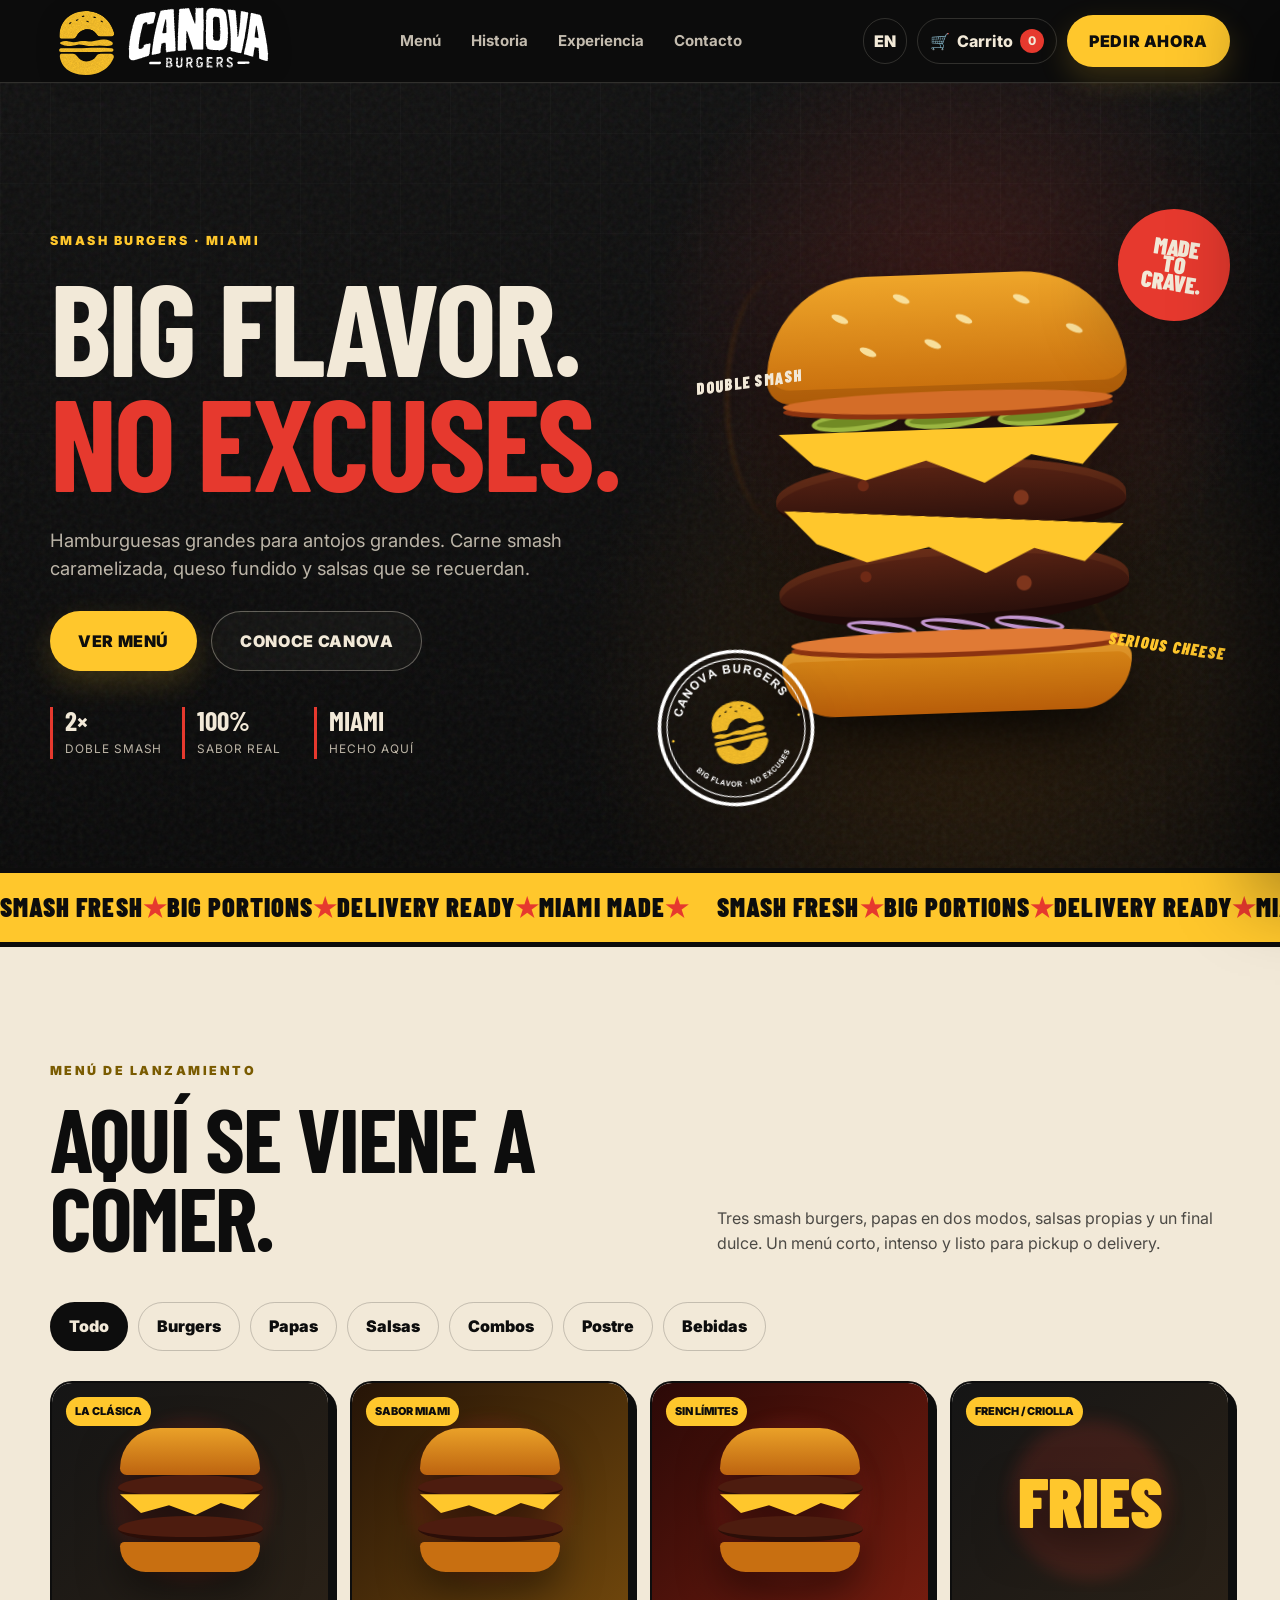
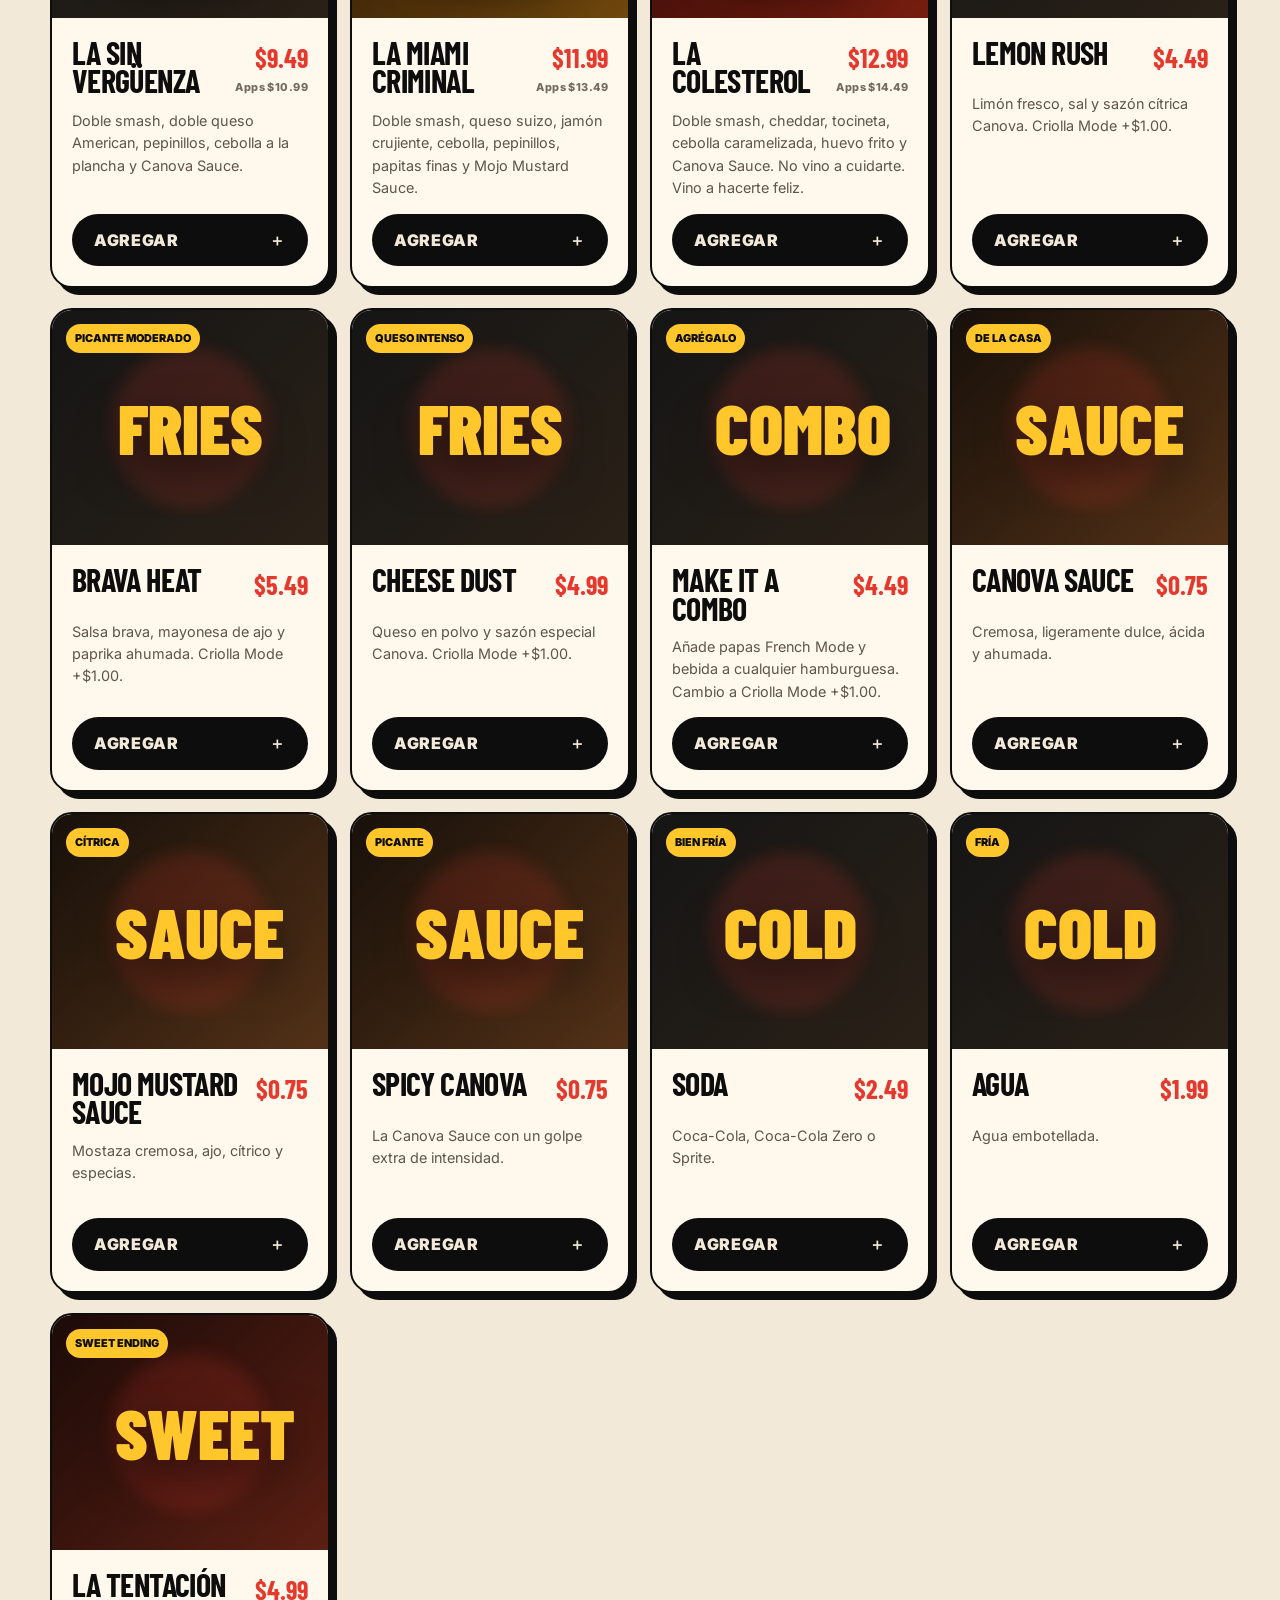
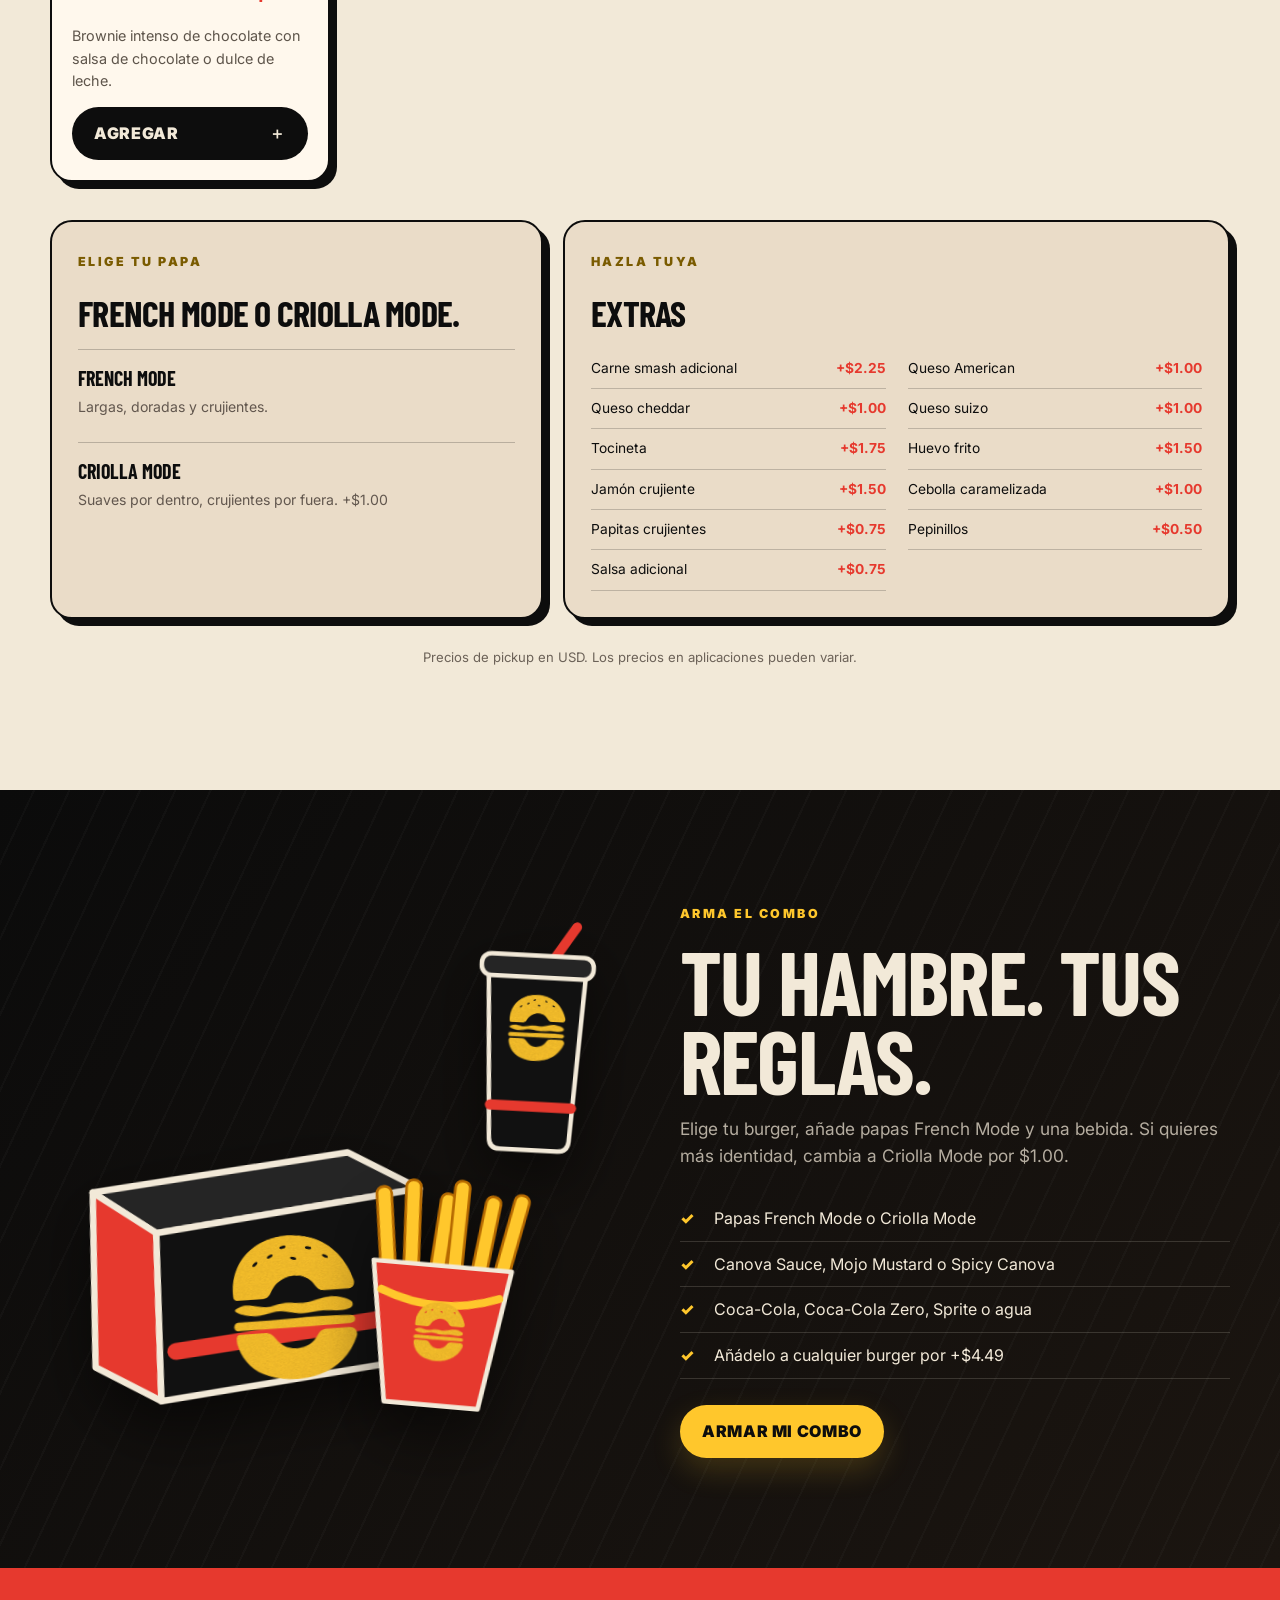
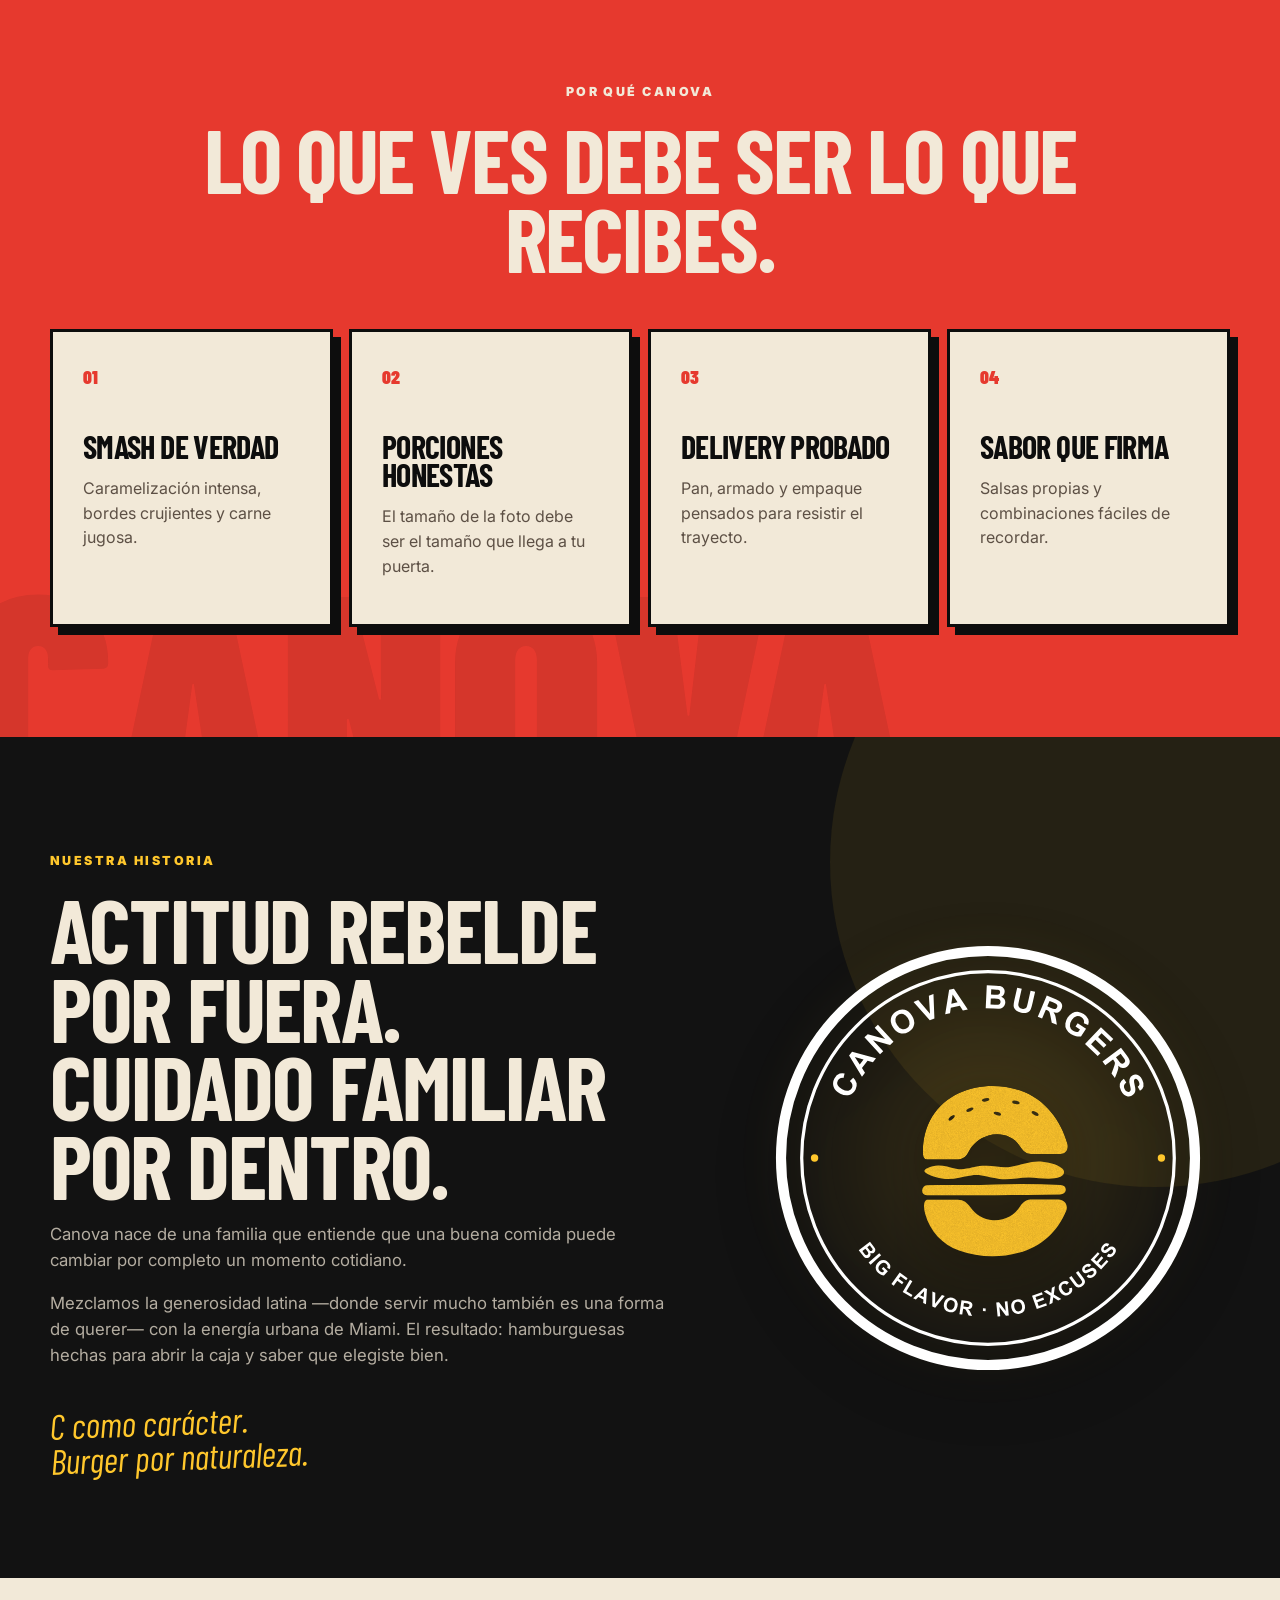
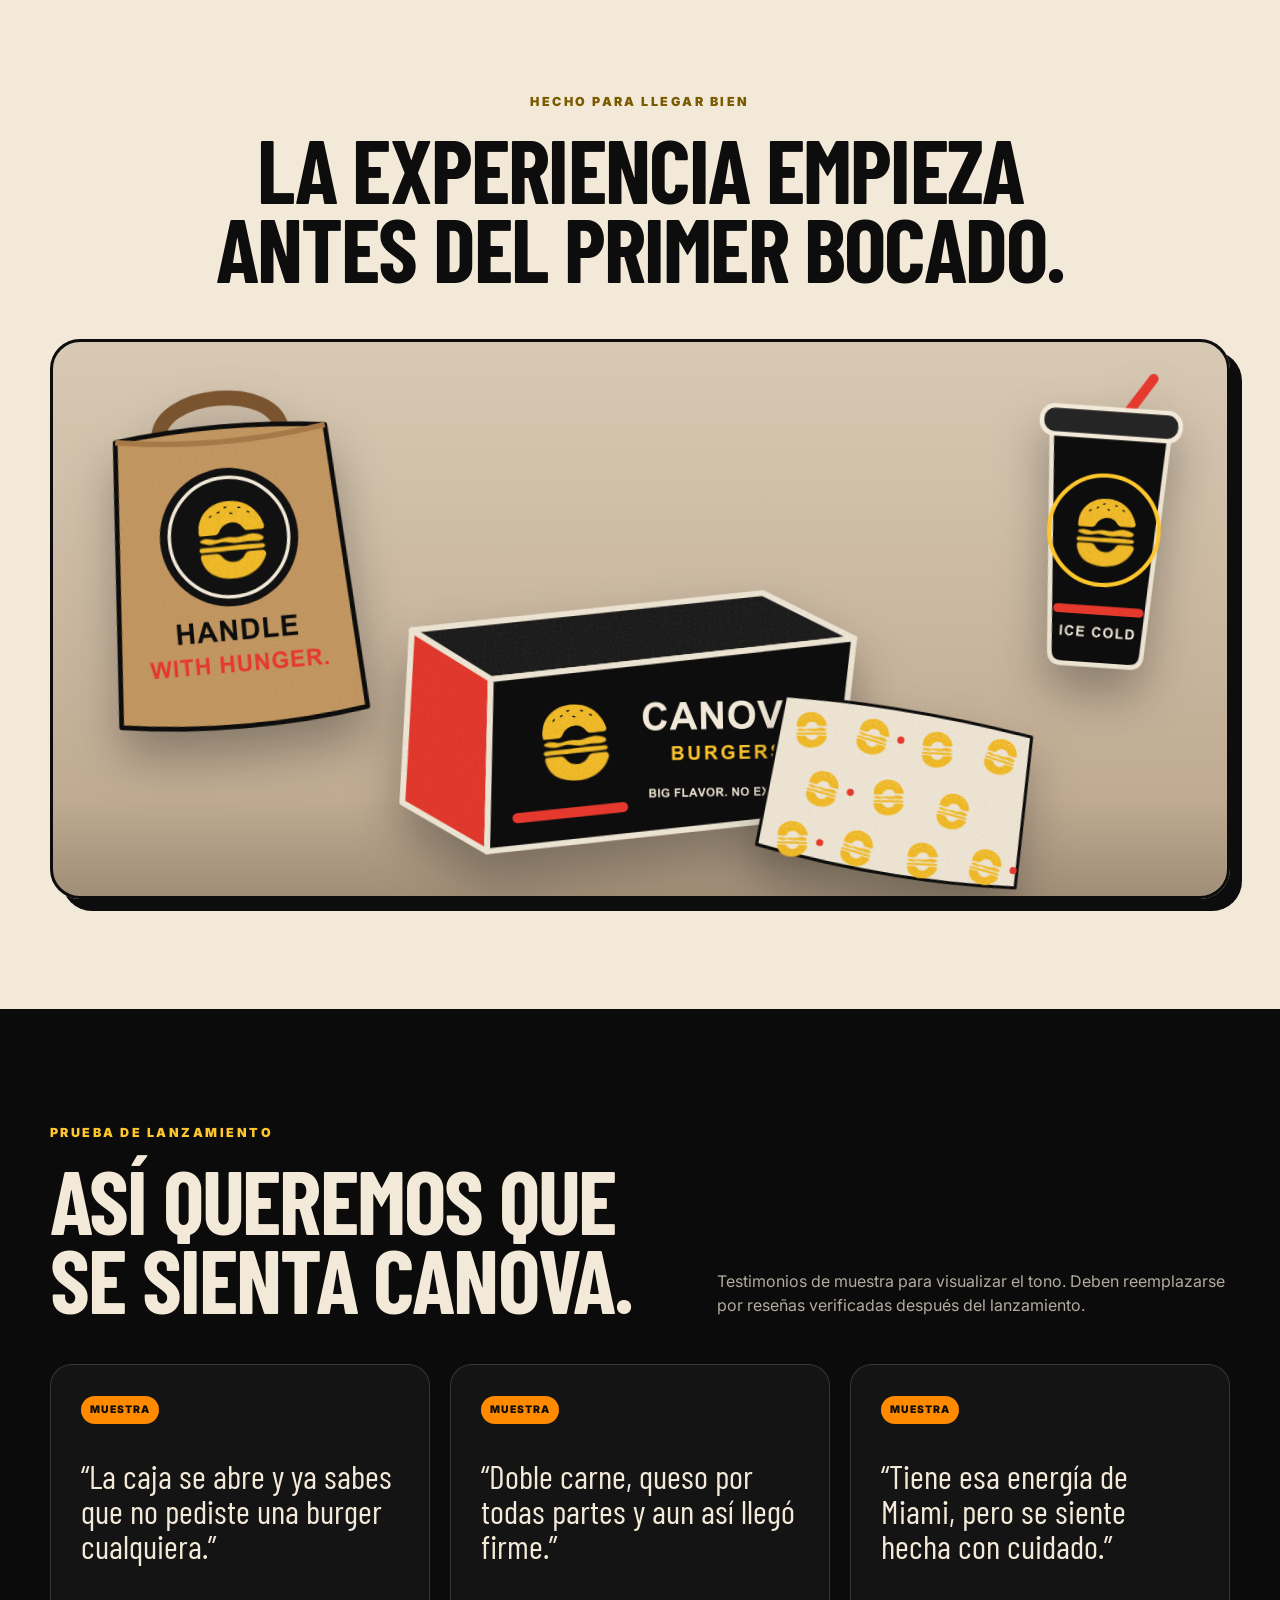
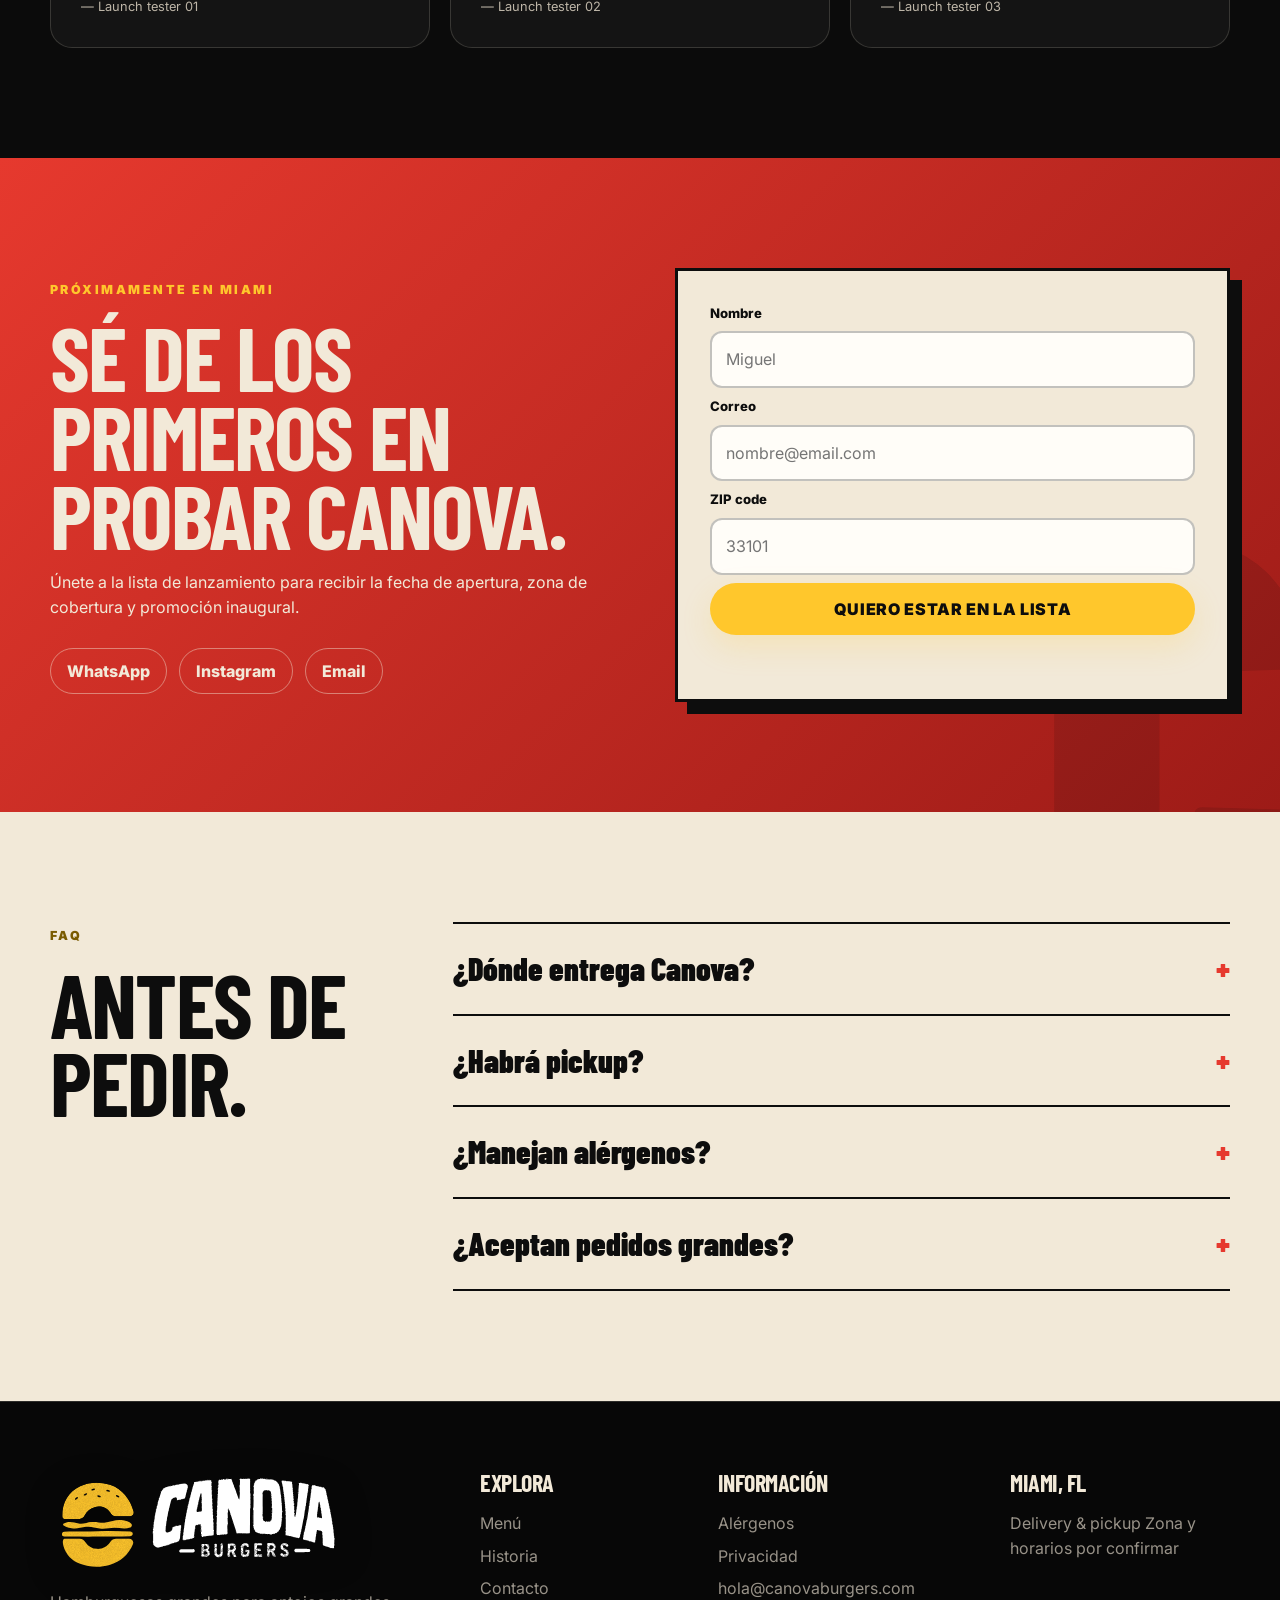
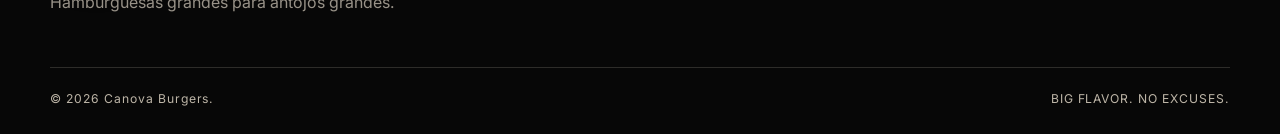
==== commit 91d149d4: "Make hero marquee seamless and continuous" ====
--- a/website/index.html
+++ b/website/index.html
@@ -110,12 +110,16 @@
           <img class="seal seal-hero brand-seal" src="assets/seal-circular-white-yellow.svg" alt="Sello Canova Burgers" width="1000" height="1000" decoding="async" />
         </div>
       </div>
-      <div class="hero-marquee" aria-label="Beneficios de Canova">
-        <div class="marquee-track">
-          <span>SMASH FRESH</span><i>★</i><span>BIG PORTIONS</span><i>★</i><span>DELIVERY READY</span><i>★</i><span>MIAMI MADE</span><i>★</i>
-          <span>SMASH FRESH</span><i>★</i><span>BIG PORTIONS</span><i>★</i><span>DELIVERY READY</span><i>★</i><span>MIAMI MADE</span><i>★</i>
-        </div>
-      </div>
+      <div class="hero-marquee" aria-label="Beneficios de Canova">
+        <div class="marquee-track">
+          <div class="marquee-group">
+            <span>SMASH FRESH</span><i>★</i><span>BIG PORTIONS</span><i>★</i><span>DELIVERY READY</span><i>★</i><span>MIAMI MADE</span><i>★</i>
+          </div>
+          <div class="marquee-group" aria-hidden="true">
+            <span>SMASH FRESH</span><i>★</i><span>BIG PORTIONS</span><i>★</i><span>DELIVERY READY</span><i>★</i><span>MIAMI MADE</span><i>★</i>
+          </div>
+        </div>
+      </div>
     </section>
 
     <section class="section section-cream menu-section" id="menu" aria-labelledby="menu-title">
--- a/website/styles.css
+++ b/website/styles.css
@@ -101,7 +101,8 @@
 .combo-asset{position:absolute;display:block;height:auto;filter:drop-shadow(0 24px 30px rgba(0,0,0,.52));transform-origin:center;transition:transform .3s ease,filter .3s ease}.combo-box-art{left:-5px;bottom:22px;width:410px;transform:rotate(-4deg)}.fries-art{right:76px;bottom:35px;width:168px;z-index:3;transform:rotate(5deg)}.drink-art{right:-8px;top:16px;width:148px;z-index:2;transform:rotate(3deg)}.combo-visual:hover .combo-box-art{transform:rotate(-3deg) translateY(-4px)}.combo-visual:hover .fries-art{transform:rotate(3deg) translateY(-8px)}.combo-visual:hover .drink-art{transform:rotate(2deg) translateY(-5px)}
 .why-section{overflow:hidden}.why-section::before{content:"CANOVA";position:absolute;font-family:var(--display);font-size:25vw;font-weight:900;color:rgba(13,13,13,.08);left:-3vw;bottom:-9vw;line-height:1}.value-grid{display:grid;grid-template-columns:repeat(4,1fr);gap:16px}.value-card{background:var(--cream);color:var(--charcoal);padding:30px;border:3px solid var(--charcoal);box-shadow:8px 8px 0 var(--charcoal);position:relative;z-index:1}.value-number{font-family:var(--display);font-weight:900;color:var(--red);font-size:1.2rem}.value-card h3{margin-top:40px}.value-card p{color:#5d5045}
 .story-section{background:#121212;overflow:hidden}.story-section::before{content:"";position:absolute;right:-200px;top:-200px;width:650px;height:650px;border-radius:50%;background:rgba(255,199,44,.08)}.story-grid{display:grid;grid-template-columns:1.12fr .88fr;align-items:center;gap:80px}.story-copy p{font-size:1.05rem;color:rgba(242,233,216,.72)}.story-signature{font-family:var(--display);font-style:italic;color:var(--cheese);font-size:2.2rem;line-height:1;margin-top:30px;transform:rotate(-2deg)}.story-seal-wrap{position:relative;display:grid;place-items:center;isolation:isolate}.story-seal-wrap::before{content:"";position:absolute;width:min(520px,110%);aspect-ratio:1;border-radius:50%;background:radial-gradient(circle,rgba(255,199,44,.16),transparent 66%);filter:blur(10px);z-index:-1}.seal-large{width:min(460px,100%)}
-.packaging-section{overflow:hidden}.packaging-stage{min-height:560px;position:relative;background:linear-gradient(180deg,#d8c9b4,#bba58b);border:3px solid var(--charcoal);border-radius:30px;overflow:hidden;box-shadow:12px 12px 0 var(--charcoal)}.packaging-stage::after{content:"";position:absolute;left:0;right:0;bottom:0;height:100px;background:linear-gradient(transparent,rgba(13,13,13,.15))}.pack-bag{position:absolute;left:8%;top:18%;width:270px;height:350px;background:#c59a64;clip-path:polygon(8% 0,92% 0,100% 100%,0 100%);display:flex;flex-direction:column;align-items:center;justify-content:center;gap:20px;color:var(--charcoal);font-family:var(--display);font-size:2rem;text-align:center;font-weight:900;transform:rotate(-4deg);box-shadow:var(--shadow)}.pack-handle{position:absolute;top:-42px;width:100px;height:90px;border:14px solid #8f673e;border-bottom:0;border-radius:50px 50px 0 0}.mini-seal{width:100px;height:100px;border:8px double currentColor;border-radius:50%;display:grid;place-items:center;font-family:var(--display);font-size:4rem;font-weight:900;color:var(--cheese);background:var(--charcoal)}.pack-box{position:absolute;left:36%;bottom:13%;width:420px;height:230px;background:#171717;transform:skewY(-2deg);box-shadow:var(--shadow);border:3px solid #222}.box-lid{height:150px;border-bottom:2px solid #333;display:flex;flex-direction:column;align-items:center;justify-content:center}.box-lid span{font-family:var(--display);font-weight:900;font-size:4.2rem;color:var(--cream)}.box-lid small{color:var(--cheese);letter-spacing:.3em;font-weight:900}.box-side{padding:20px;color:var(--red);font-family:var(--display);font-size:1.7rem;text-align:center;font-weight:900}.pack-cup{position:absolute;right:8%;top:17%;width:170px;height:360px;background:#101010;clip-path:polygon(10% 0,90% 0,75% 100%,25% 100%);display:flex;flex-direction:column;align-items:center;justify-content:center;gap:35px;color:var(--cream);box-shadow:var(--shadow)}.pack-cup b{letter-spacing:.14em;font-size:.75rem}.wrap-paper{position:absolute;right:23%;bottom:4%;width:260px;height:190px;background:var(--cream);transform:rotate(9deg);display:grid;grid-template-columns:repeat(4,1fr);place-items:center;box-shadow:var(--shadow)}.wrap-paper span{color:var(--red);font-family:var(--display);font-size:2rem;font-weight:900;transform:rotate(-12deg)}
+.packaging-section{overflow:hidden}.packaging-stage{min-height:560px;position:relative;background:linear-gradient(180deg,#d8c9b4,#bba58b);border:3px solid var(--charcoal);border-radius:30px;overflow:hidden;box-shadow:12px 12px 0 var(--charcoal)}.packaging-stage::after{content:"";position:absolute;left:0;right:0;bottom:0;height:100px;background:linear-gradient(transparent,rgba(13,13,13,.15))}.pack-bag{position:absolute;left:8%;top:18%;width:270px;height:350px;background:#c59a64;clip-path:polygon(8% 0,92% 0,100% 100%,0 100%);display:flex;flex-direction:column;align-items:center;justify-content:center;gap:20px;color:var(--charcoal);font-family:var(--display);font-size:2rem;text-align:center;font-weight:900;transform:rotate(-4deg);box-shadow:var(--shadow)}.pack-handle{position:absolute;top:-42px;width:100px;height:90px;border:14px solid #8f673e;border-bottom:0;border-radius:50px 50px 0 0}.mini-seal{width:100px;height:100px;border:8px double currentColor;border-radius:50%;display:grid;place-items:center;font-family:var(--display);font-size:4rem;font-weight:900;color:var(--cheese);background:var(--charcoal)}.pack-box{position:absolute;left:36%;bottom:13%;width:420px;height:230px;background:#171717;transform:skewY(-2deg);box-shadow:var(--shadow);border:3px solid #222}.box-lid{height:150px;border-bottom:2px solid #333;display:flex;flex-direction:column;align-items:center;justify-content:center}.box-lid span{font-family:var(--display);font-weight:900;font-size:4.2rem;color:var(--cream)}.box-lid small{color:var(--cheese);letter-spacing:.3em;font-weight:900}.box-side{padding:20px;color:var(--red);font-family:var(--display);font-size:1.7rem;text-align:center;font-weight:900}.pack-cup{position:absolute;right:8%;top:17%;width:170px;height:360px;background:#101010;clip-path:polygon(10% 0,90% 0,75% 100%,25% 100%);display:flex;flex-direction:column;align-items:center;justify-content:center;gap:35px;color:var(--cream);box-shadow:var(--shadow)}.pack-cup b{letter-spacing:.14em;font-size:.75rem}.wrap-paper{position:absolute;right:23%;bottom:4%;width:260px;height:190px;background:var(--cream);transform:rotate(9deg);display:grid;grid-template-columns:repeat(4,1fr);place-items:center;box-shadow:var(--shadow)}.wrap-paper span{color:var(--red);font-family:var(--display);font-size:2rem;font-weight:900;transform:rotate(-12deg)}
+.packaging-asset{position:absolute;display:block;height:auto;z-index:2;filter:drop-shadow(0 26px 24px rgba(13,13,13,.32));transform-origin:center;transition:transform .3s ease,filter .3s ease}.pack-bag-art{left:3%;top:4%;width:285px;transform:rotate(-5deg)}.pack-box-art{left:27%;bottom:2%;width:520px;transform:rotate(-1deg)}.pack-cup-art{right:3%;top:5%;width:175px;transform:rotate(4deg)}.wrap-paper-art{right:16%;bottom:1%;width:285px;transform:rotate(9deg)}.packaging-stage:hover .pack-bag-art{transform:rotate(-4deg) translateY(-5px)}.packaging-stage:hover .pack-box-art{transform:rotate(-.5deg) translateY(-5px)}.packaging-stage:hover .pack-cup-art{transform:rotate(3deg) translateY(-7px)}.packaging-stage:hover .wrap-paper-art{transform:rotate(8deg) translateY(-4px)}
 .testimonials-section{background:#0b0b0b}.testimonial-grid{display:grid;grid-template-columns:repeat(3,1fr);gap:20px}.testimonial-card{margin:0;padding:30px;border:1px solid var(--line);border-radius:22px;background:#141414}.testimonial-card p{font-family:var(--display);font-size:2.1rem;line-height:1.05}.testimonial-card footer{color:var(--muted);font-size:.8rem}.sample-tag{display:inline-block;background:var(--orange);color:var(--charcoal);font-size:.65rem;font-weight:900;padding:6px 9px;border-radius:999px;letter-spacing:.1em}
 .waitlist-section{background:linear-gradient(135deg,var(--red),#9d1b17);overflow:hidden}.waitlist-section::after{content:"C";position:absolute;right:-30px;bottom:-180px;font-family:var(--display);font-size:35rem;font-weight:900;color:rgba(13,13,13,.12);line-height:1}.waitlist-grid{position:relative;z-index:2;display:grid;grid-template-columns:1fr 1fr;gap:70px;align-items:center}.waitlist-copy p{max-width:540px}.contact-links{display:flex;gap:12px;flex-wrap:wrap;margin-top:28px}.contact-links a{border:1px solid rgba(242,233,216,.45);padding:10px 16px;border-radius:999px;font-weight:800}.waitlist-form{background:var(--cream);color:var(--charcoal);padding:32px;border:3px solid var(--charcoal);box-shadow:12px 12px 0 var(--charcoal);display:grid;gap:8px}.waitlist-form label{font-weight:800;font-size:.82rem}.waitlist-form input,.cart-panel textarea{width:100%;border:2px solid rgba(13,13,13,.25);border-radius:12px;padding:14px;background:#fffdf8;color:var(--charcoal)}.form-status{min-height:24px;margin:0;font-size:.85rem;font-weight:700}.form-status.success{color:#166534}.form-status.error{color:#991b1b}
 .faq-section{background:var(--cream);color:var(--charcoal)}.faq-grid{display:grid;grid-template-columns:.6fr 1.4fr;gap:70px}.faq-list details{border-top:2px solid var(--charcoal);padding:20px 0}.faq-list details:last-child{border-bottom:2px solid var(--charcoal)}.faq-list summary{font-family:var(--display);font-size:2rem;font-weight:900;cursor:pointer;list-style:none;display:flex;justify-content:space-between}.faq-list summary::after{content:"+";color:var(--red)}.faq-list details[open] summary::after{content:"–"}.faq-list p{color:#5b5148;max-width:720px}
@@ -117,5 +118,7 @@
 @media(max-width:800px){.menu-options-grid{grid-template-columns:1fr}.extras-list{grid-template-columns:1fr}}
 @media(max-width:720px){.combo-box-art{left:-18px;bottom:18px;width:300px}.fries-art{right:22px;bottom:30px;width:128px}.drink-art{right:-4px;top:8px;width:112px}}
 @media(max-width:440px){.combo-box-art{left:-24px;width:280px}.fries-art{right:10px;width:116px}.drink-art{right:-8px;width:102px}}
+@media(max-width:1040px){.pack-bag-art{left:3%;top:5%;width:270px}.pack-box-art{left:18%;bottom:2%;width:500px}.pack-cup-art{right:3%;top:7%;width:165px}.wrap-paper-art{right:2%;bottom:3%;width:260px}}
+@media(max-width:720px){.packaging-stage{min-height:820px}.pack-bag-art{left:2%;top:2%;width:245px}.pack-cup-art{right:2%;top:25%;width:145px}.pack-box-art{left:1%;bottom:2%;width:390px}.wrap-paper-art{right:1%;bottom:28%;width:235px}}
+@media(max-width:440px){.packaging-stage{min-height:760px}.pack-bag-art{left:-2%;width:220px}.pack-cup-art{right:-2%;top:27%;width:130px}.pack-box-art{left:-4%;bottom:1%;width:350px}.wrap-paper-art{right:-4%;bottom:29%;width:210px}}
 @media(prefers-reduced-motion:reduce){*{scroll-behavior:auto!important;animation:none!important;transition:none!important}.reveal{opacity:1;transform:none}}
-
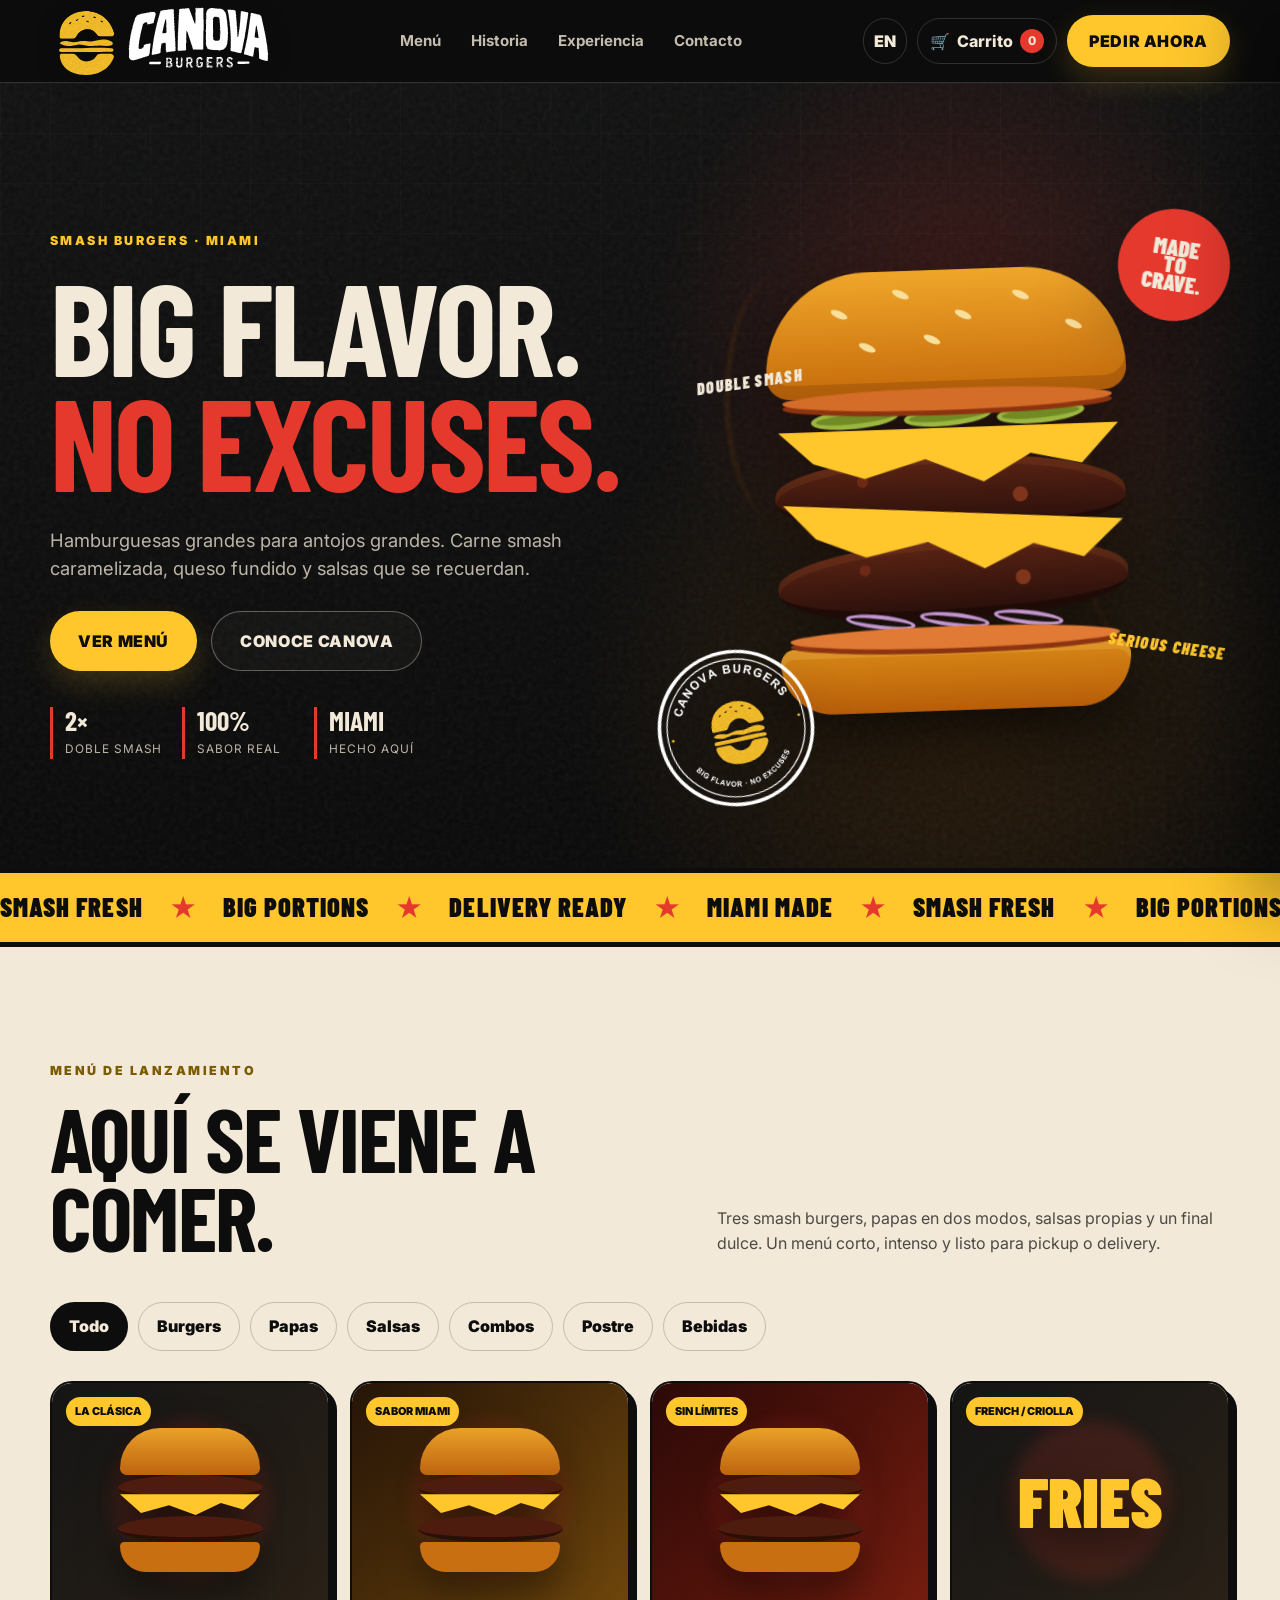
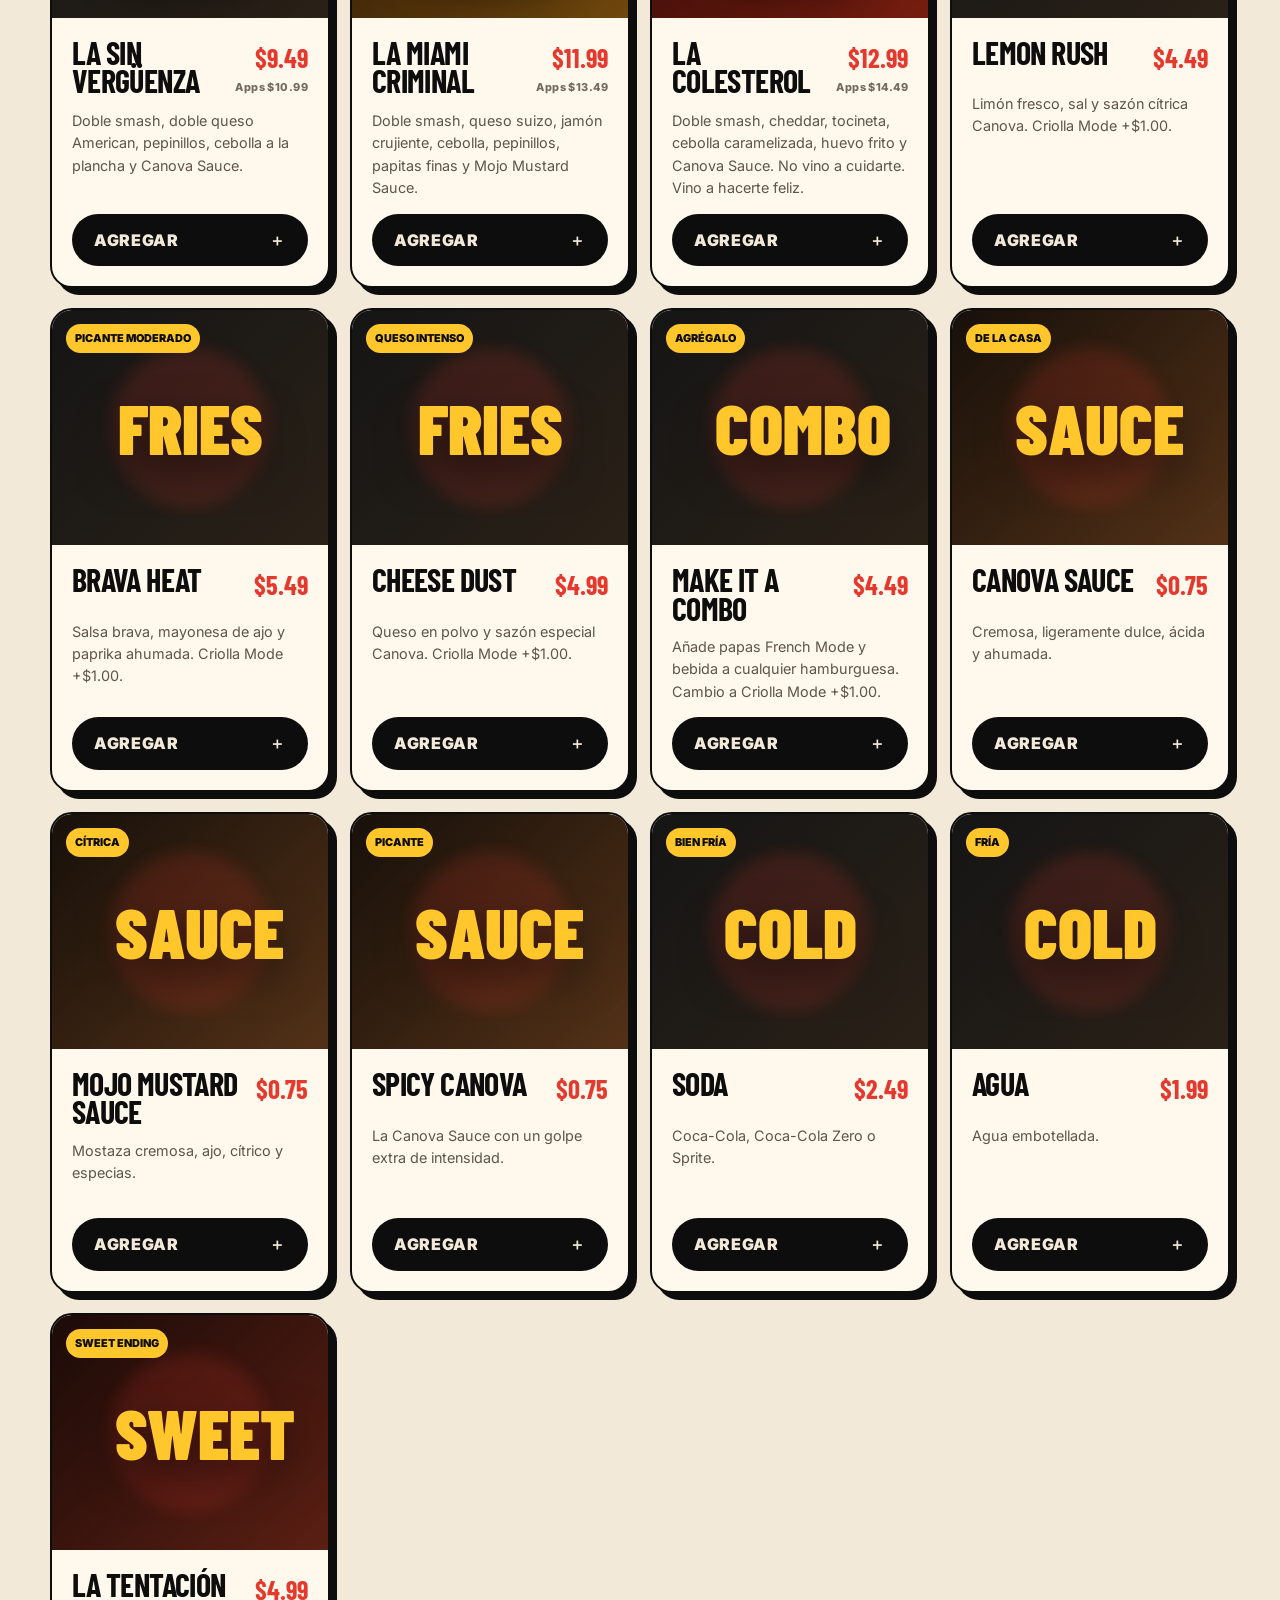
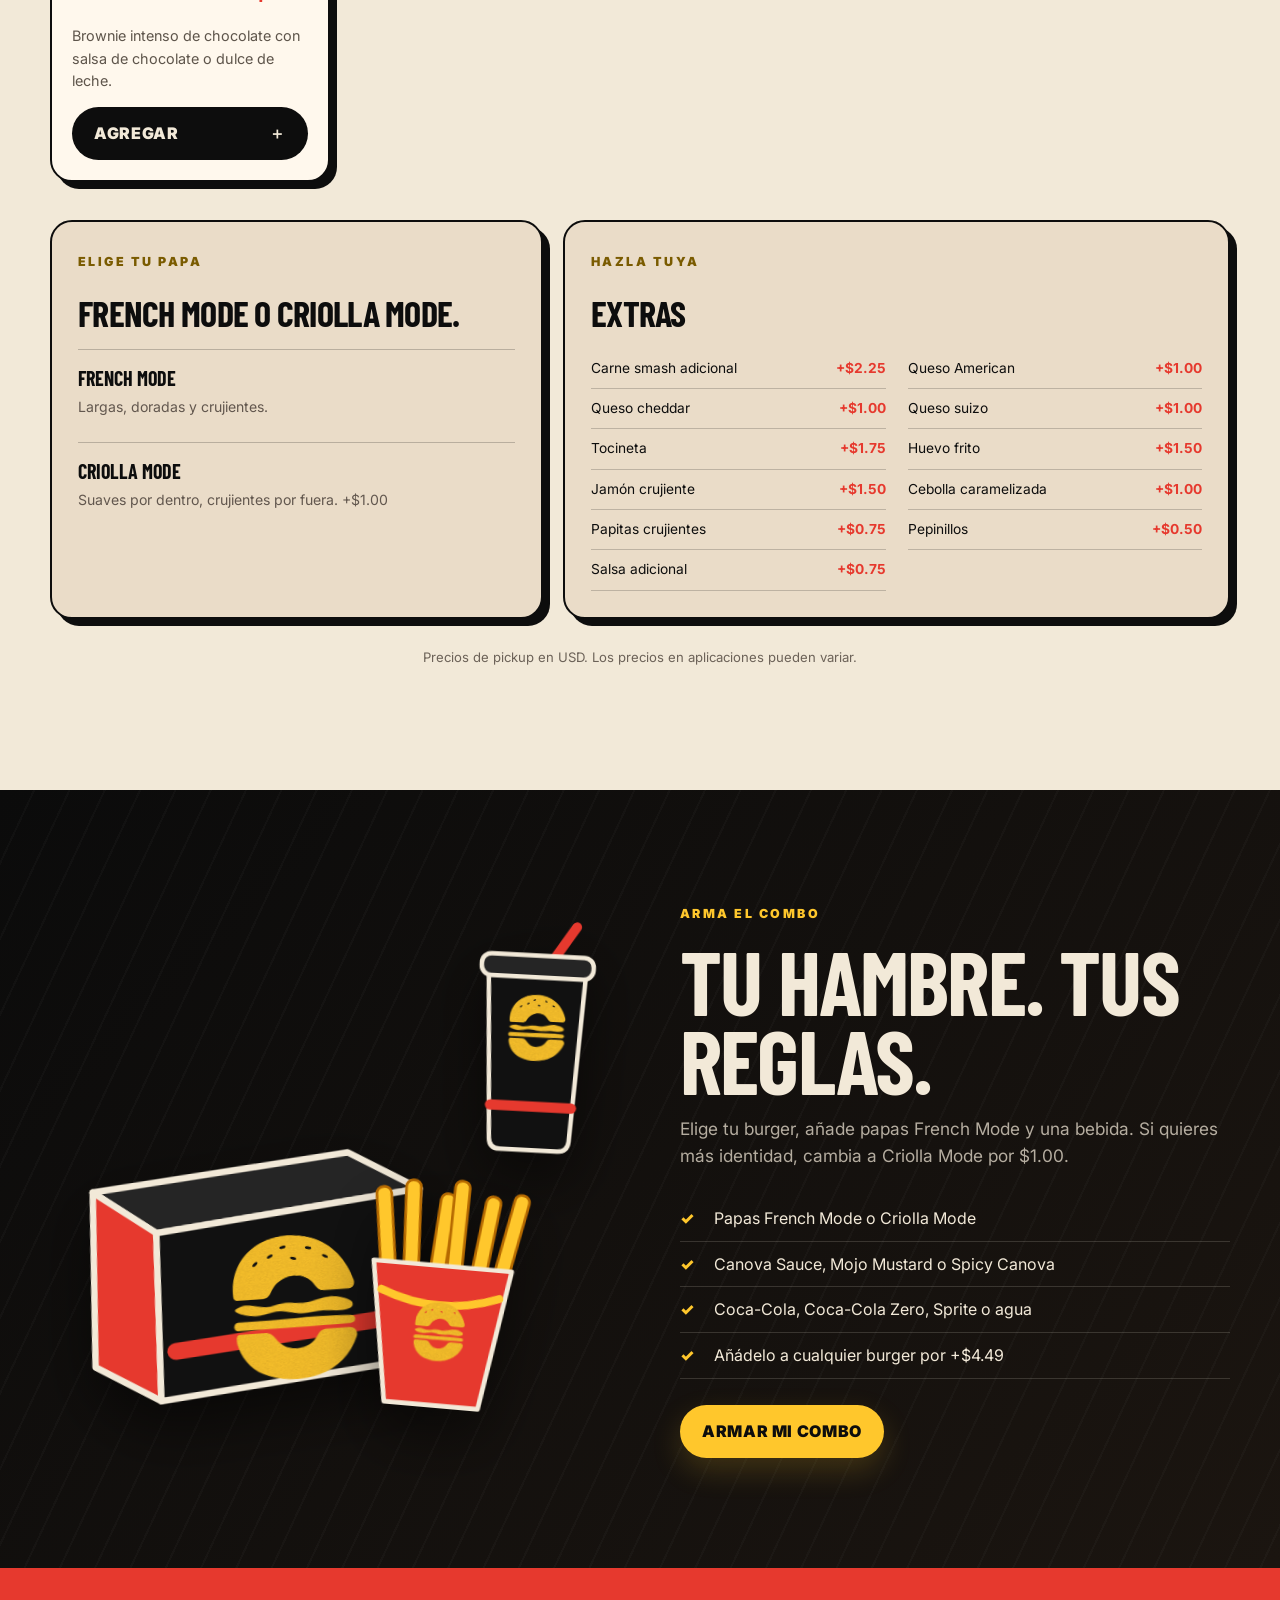
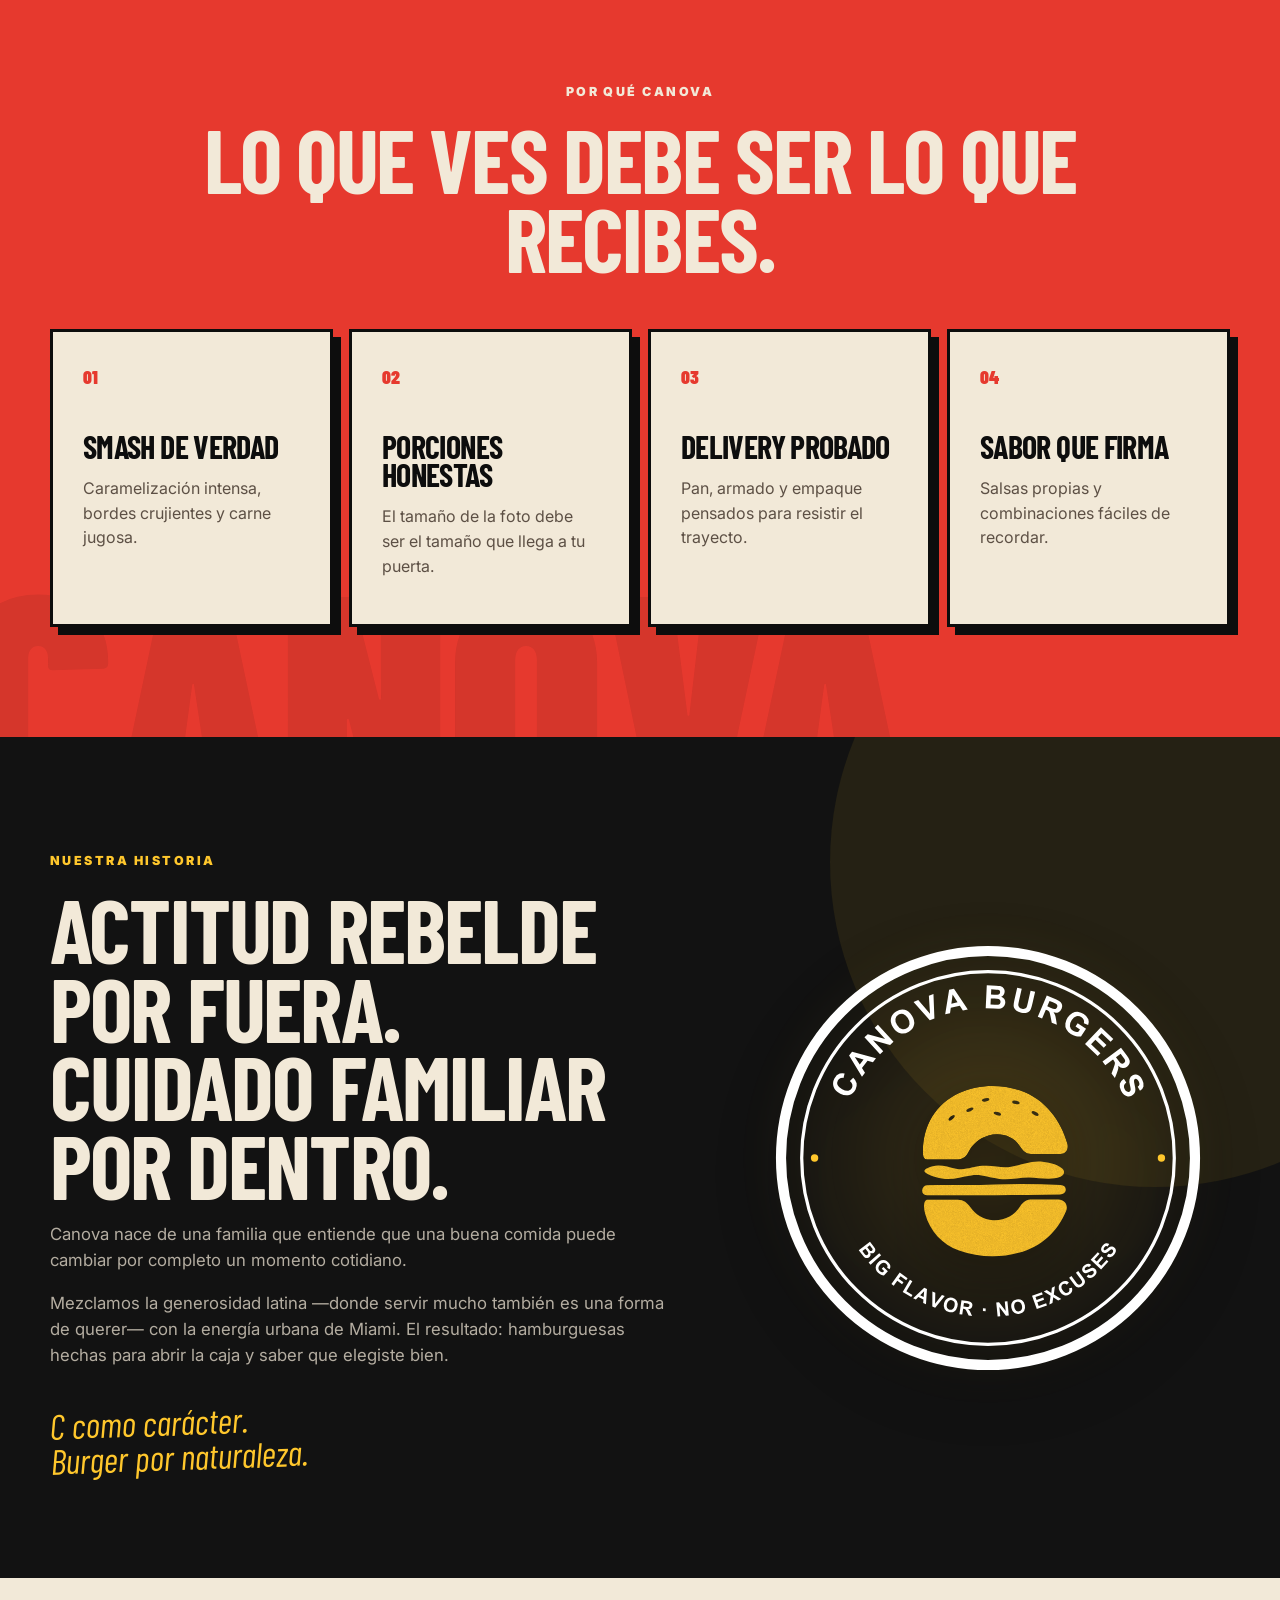
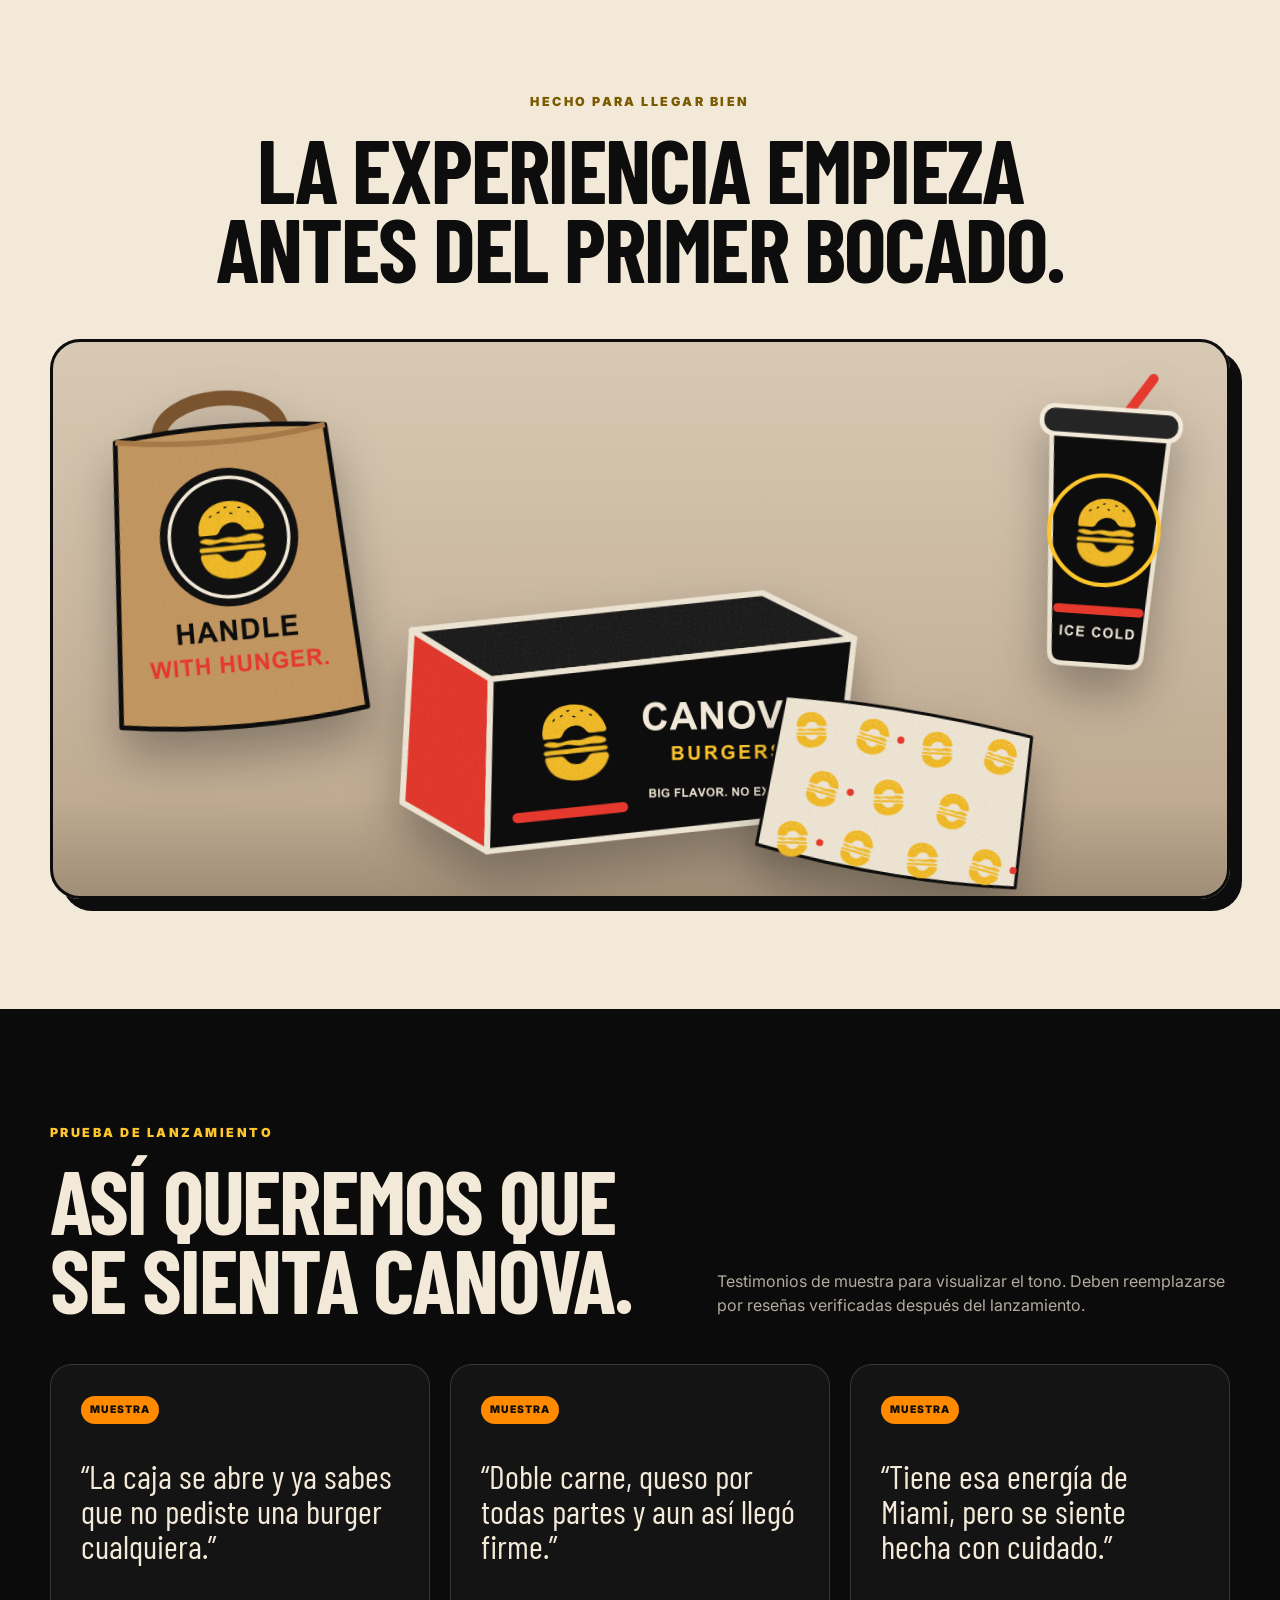
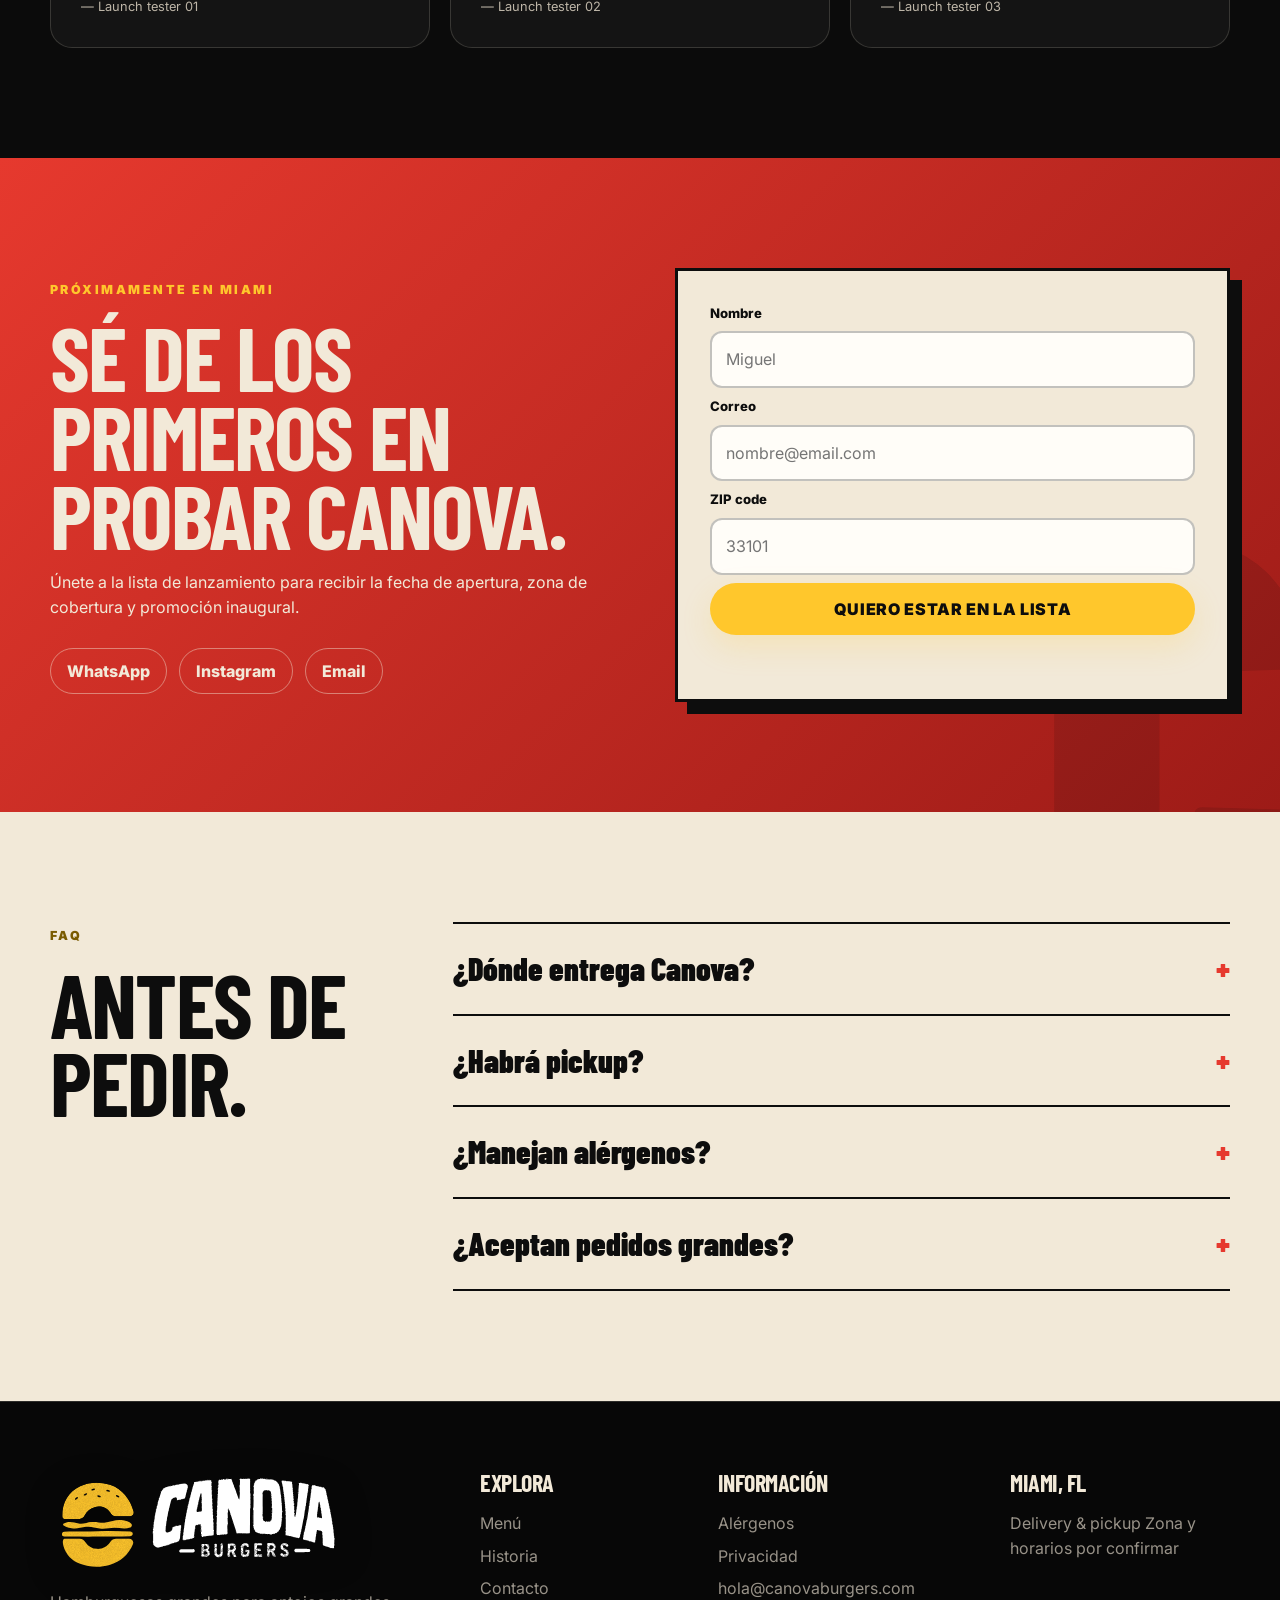
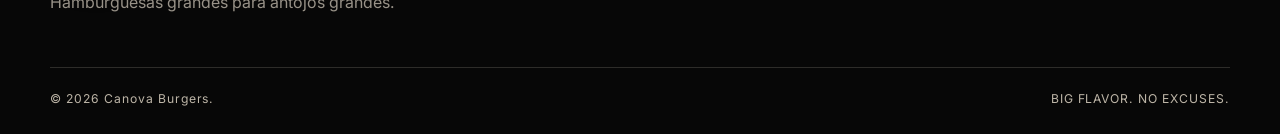
==== commit 34fecb1c: "Add lightweight burger float wrapper" ====
--- a/website/index.html
+++ b/website/index.html
@@ -90,20 +90,22 @@
           <div class="heat heat-one"></div>
           <div class="heat heat-two"></div>
           <div class="hero-badge">MADE<br>TO<br>CRAVE.</div>
-          <div class="burger-stage">
-            <div class="burger-shadow"></div>
-            <div class="burger big-burger" aria-hidden="true">
-              <div class="burger-top sesame-heavy"><i></i><i></i><i></i><i></i><i></i><i></i><i></i></div>
-              <div class="sauce sauce-top"></div>
-              <div class="pickle-row"><span></span><span></span><span></span></div>
-              <div class="cheese-slice cheese-1"></div>
-              <div class="patty patty-1"></div>
-              <div class="cheese-slice cheese-2"></div>
-              <div class="patty patty-2"></div>
-              <div class="onion-row"><span></span><span></span><span></span></div>
-              <div class="sauce sauce-bottom"></div>
-              <div class="burger-bottom"></div>
-            </div>
+          <div class="burger-stage">
+            <div class="burger-shadow"></div>
+            <div class="burger-float">
+              <div class="burger big-burger" aria-hidden="true">
+                <div class="burger-top sesame-heavy"><i></i><i></i><i></i><i></i><i></i><i></i><i></i></div>
+                <div class="sauce sauce-top"></div>
+                <div class="pickle-row"><span></span><span></span><span></span></div>
+                <div class="cheese-slice cheese-1"></div>
+                <div class="patty patty-1"></div>
+                <div class="cheese-slice cheese-2"></div>
+                <div class="patty patty-2"></div>
+                <div class="onion-row"><span></span><span></span><span></span></div>
+                <div class="sauce sauce-bottom"></div>
+                <div class="burger-bottom"></div>
+              </div>
+            </div>
             <span class="scribble scribble-one">DOUBLE SMASH</span>
             <span class="scribble scribble-two">SERIOUS CHEESE</span>
           </div>
@@ -322,3 +324,4 @@
   <script src="app.js" defer></script>
 </body>
 </html>
+
--- a/website/styles.css
+++ b/website/styles.css
@@ -66,10 +66,10 @@
 .hero-proof span{font-size:.74rem;text-transform:uppercase;letter-spacing:.08em;color:var(--muted)}
 .hero-art{position:relative;min-height:640px;display:grid;place-items:center}
 .hero-badge{position:absolute;right:0;top:36px;z-index:6;width:112px;height:112px;background:var(--red);display:grid;place-items:center;text-align:center;border-radius:50%;font-family:var(--display);font-weight:900;font-size:1.45rem;line-height:.75;transform:rotate(9deg);box-shadow:var(--shadow)}
-.burger-stage{position:relative;width:510px;height:570px;display:grid;place-items:center}
-.burger-shadow{position:absolute;bottom:55px;width:360px;height:48px;background:rgba(0,0,0,.7);filter:blur(22px);border-radius:50%}
-.burger{width:390px;position:relative;filter:drop-shadow(0 30px 50px rgba(0,0,0,.5));transform:rotate(-2deg)}
-.burger>div{position:relative;margin-inline:auto}
+.burger-stage{position:relative;width:510px;height:570px;display:grid;place-items:center;perspective:900px;isolation:isolate}
+.burger-shadow{position:absolute;bottom:55px;width:360px;height:48px;background:rgba(0,0,0,.7);filter:blur(22px);border-radius:50%;transform-origin:center;will-change:transform,opacity}
+.burger{--burger-scale:1;--burger-x:0px;--burger-y:0px;--burger-tilt-x:0deg;--burger-tilt-y:0deg;width:390px;position:relative;filter:drop-shadow(0 30px 50px rgba(0,0,0,.5));transform:translate3d(var(--burger-x),var(--burger-y),0) rotateX(var(--burger-tilt-x)) rotateY(var(--burger-tilt-y)) rotateZ(-2deg) scale(var(--burger-scale));transform-style:preserve-3d;transform-origin:50% 55%;will-change:transform}
+.burger>div{position:relative;margin-inline:auto;will-change:translate;backface-visibility:hidden}
 .burger-top{height:125px;width:360px;border-radius:180px 180px 40px 40px;background:linear-gradient(#efa62a,#c66b0b);box-shadow:inset 0 -14px 0 rgba(99,45,3,.25)}
 .sesame-heavy i{position:absolute;width:18px;height:7px;background:#f8df9b;border-radius:50%;transform:rotate(25deg)}
 .sesame-heavy i:nth-child(1){left:66px;top:38px}.sesame-heavy i:nth-child(2){left:128px;top:20px}.sesame-heavy i:nth-child(3){left:190px;top:42px}.sesame-heavy i:nth-child(4){left:248px;top:24px}.sesame-heavy i:nth-child(5){left:300px;top:55px}.sesame-heavy i:nth-child(6){left:158px;top:66px}.sesame-heavy i:nth-child(7){left:93px;top:72px}
@@ -89,7 +89,7 @@
 .scribble-one{left:0;top:160px;transform:rotate(-8deg)}.scribble-two{right:-20px;bottom:120px;transform:rotate(8deg);color:var(--cheese)}
 .seal{display:block;height:auto;overflow:visible}.brand-seal{filter:drop-shadow(0 16px 28px rgba(0,0,0,.32))}.seal-hero{position:absolute;left:-20px;bottom:0;width:170px;transform:rotate(-12deg)}
 .hero-marquee{position:relative;z-index:3;overflow:hidden;background:var(--cheese);color:var(--charcoal);border-top:5px solid var(--charcoal);border-bottom:5px solid var(--charcoal)}
-.marquee-track{display:flex;width:max-content;gap:28px;align-items:center;padding:14px 0;font-family:var(--display);font-size:1.65rem;font-weight:900;letter-spacing:.04em;animation:marquee 24s linear infinite}.marquee-track i{color:var(--red);font-style:normal}
+.marquee-track{--marquee-gap:28px;display:flex;width:max-content;align-items:center;padding:14px 0;font-family:var(--display);font-size:1.65rem;font-weight:900;letter-spacing:.04em;animation:marquee 22s linear infinite;will-change:transform}.marquee-group{display:flex;flex-shrink:0;align-items:center;gap:var(--marquee-gap);padding-right:var(--marquee-gap)}.marquee-track span{white-space:nowrap}.marquee-track i{color:var(--red);font-style:normal;flex:none}
 .section{padding:110px 0;position:relative}.section-cream{background:var(--cream);color:var(--charcoal)}.section-red{background:var(--red);color:var(--cream)}
 .section-heading{margin-bottom:46px}.split-heading{display:grid;grid-template-columns:1.1fr .9fr;gap:40px;align-items:end}.split-heading p{margin:0;color:inherit;opacity:.72;max-width:550px}.center{text-align:center;max-width:900px;margin-inline:auto;margin-bottom:52px}
 .menu-tabs{display:flex;gap:10px;flex-wrap:wrap;margin-bottom:30px}.menu-tab{border:1px solid rgba(13,13,13,.2);background:transparent;color:var(--charcoal);border-radius:999px;padding:11px 18px;font-weight:900}.menu-tab.active{background:var(--charcoal);color:var(--cream)}
@@ -113,8 +113,8 @@
 @keyframes marquee{to{transform:translateX(-50%)}}
 @keyframes floatHeat{50%{transform:translateY(-28px) scale(1.08);opacity:.25}}
 @media(max-width:1040px){.header-inner{grid-template-columns:auto auto 1fr}.main-nav{position:fixed;top:82px;left:0;right:0;background:#0b0b0b;display:none;flex-direction:column;padding:30px;border-bottom:1px solid var(--line)}.main-nav.open{display:flex}.nav-toggle{display:block}.header-actions{justify-content:end}.order-header{display:none}.hero-grid{grid-template-columns:1fr;padding-top:70px}.hero-art{min-height:600px}.hero-copy{text-align:center}.hero-lead{margin-inline:auto}.hero-actions,.hero-proof{justify-content:center}.menu-grid{grid-template-columns:repeat(2,1fr)}.combo-grid,.story-grid,.waitlist-grid{grid-template-columns:1fr}.combo-copy-block{order:-1}.value-grid{grid-template-columns:repeat(2,1fr)}.packaging-stage{min-height:760px}.pack-bag{left:8%;top:13%}.pack-box{left:27%;bottom:7%}.pack-cup{right:8%;top:12%}.wrap-paper{right:5%;bottom:5%}.faq-grid{grid-template-columns:1fr}.footer-grid{grid-template-columns:1fr 1fr}}
-@media(max-width:720px){.container{width:min(100% - 28px,1180px)}.site-header .container{width:calc(100% - 20px)}.header-inner{height:72px;gap:8px}.brand-link{width:180px;min-width:150px}.cart-label{display:none}.lang-toggle,.cart-button{padding:8px}.main-nav{top:72px}.hero{min-height:auto}.hero-grid{padding:52px 0 30px}.hero-copy{text-align:left}.hero-actions,.hero-proof{justify-content:flex-start}.hero-art{min-height:500px;margin-top:10px}.burger-stage{width:100%;height:500px}.burger{transform:scale(.78) rotate(-2deg)}.hero-badge{width:88px;height:88px;font-size:1.05rem;right:8px}.seal-hero{width:126px;left:0}.scribble{font-size:.8rem}.scribble-one{left:8px}.scribble-two{right:8px}.section{padding:78px 0}.split-heading{grid-template-columns:1fr}.menu-grid{grid-template-columns:1fr}.menu-tabs{overflow-x:auto;flex-wrap:nowrap;padding-bottom:8px}.menu-tab{white-space:nowrap}.combo-grid{gap:30px}.combo-visual{height:470px}.combo-box{left:0;width:300px}.drink-cup{right:0}.fries-pack{right:20px}.value-grid{grid-template-columns:1fr}.testimonial-grid{grid-template-columns:1fr}.packaging-stage{min-height:850px}.pack-bag{left:10%;top:7%;width:230px;height:310px}.pack-cup{right:7%;top:31%;width:135px;height:280px}.pack-box{left:7%;bottom:6%;width:330px;height:205px}.wrap-paper{right:3%;bottom:31%;width:200px;height:150px}.footer-grid{grid-template-columns:1fr}.footer-bottom{flex-direction:column}.waitlist-section::after{font-size:20rem}.cart-panel{padding:18px}}
-@media(max-width:440px){h1{font-size:4.5rem}h2{font-size:3.45rem}.hero-art{min-height:430px}.burger-stage{height:420px}.burger{transform:scale(.62) rotate(-2deg)}.seal-hero{bottom:-10px}.combo-visual{height:440px}.combo-box{width:255px;height:230px}.combo-copy{font-size:3.6rem}.drink-cup{width:120px;height:230px}.fries-pack{width:115px;height:190px}.packaging-stage{min-height:820px}.pack-box{width:285px}.pack-cup{right:4%}.product-art{height:210px}.hero-proof>div{min-width:95px}}
+@media(max-width:720px){.container{width:min(100% - 28px,1180px)}.site-header .container{width:calc(100% - 20px)}.header-inner{height:72px;gap:8px}.brand-link{width:180px;min-width:150px}.cart-label{display:none}.lang-toggle,.cart-button{padding:8px}.main-nav{top:72px}.hero{min-height:auto}.hero-grid{padding:52px 0 30px}.hero-copy{text-align:left}.hero-actions,.hero-proof{justify-content:flex-start}.hero-art{min-height:500px;margin-top:10px}.burger-stage{width:100%;height:500px}.burger{--burger-scale:.78}.hero-badge{width:88px;height:88px;font-size:1.05rem;right:8px}.seal-hero{width:126px;left:0}.scribble{font-size:.8rem}.scribble-one{left:8px}.scribble-two{right:8px}.section{padding:78px 0}.split-heading{grid-template-columns:1fr}.menu-grid{grid-template-columns:1fr}.menu-tabs{overflow-x:auto;flex-wrap:nowrap;padding-bottom:8px}.menu-tab{white-space:nowrap}.combo-grid{gap:30px}.combo-visual{height:470px}.combo-box{left:0;width:300px}.drink-cup{right:0}.fries-pack{right:20px}.value-grid{grid-template-columns:1fr}.testimonial-grid{grid-template-columns:1fr}.packaging-stage{min-height:850px}.pack-bag{left:10%;top:7%;width:230px;height:310px}.pack-cup{right:7%;top:31%;width:135px;height:280px}.pack-box{left:7%;bottom:6%;width:330px;height:205px}.wrap-paper{right:3%;bottom:31%;width:200px;height:150px}.footer-grid{grid-template-columns:1fr}.footer-bottom{flex-direction:column}.waitlist-section::after{font-size:20rem}.cart-panel{padding:18px}}
+@media(max-width:440px){h1{font-size:4.5rem}h2{font-size:3.45rem}.hero-art{min-height:430px}.burger-stage{height:420px}.burger{--burger-scale:.62}.seal-hero{bottom:-10px}.combo-visual{height:440px}.combo-box{width:255px;height:230px}.combo-copy{font-size:3.6rem}.drink-cup{width:120px;height:230px}.fries-pack{width:115px;height:190px}.packaging-stage{min-height:820px}.pack-box{width:285px}.pack-cup{right:4%}.product-art{height:210px}.hero-proof>div{min-width:95px}}
 @media(max-width:800px){.menu-options-grid{grid-template-columns:1fr}.extras-list{grid-template-columns:1fr}}
 @media(max-width:720px){.combo-box-art{left:-18px;bottom:18px;width:300px}.fries-art{right:22px;bottom:30px;width:128px}.drink-art{right:-4px;top:8px;width:112px}}
 @media(max-width:440px){.combo-box-art{left:-24px;width:280px}.fries-art{right:10px;width:116px}.drink-art{right:-8px;width:102px}}
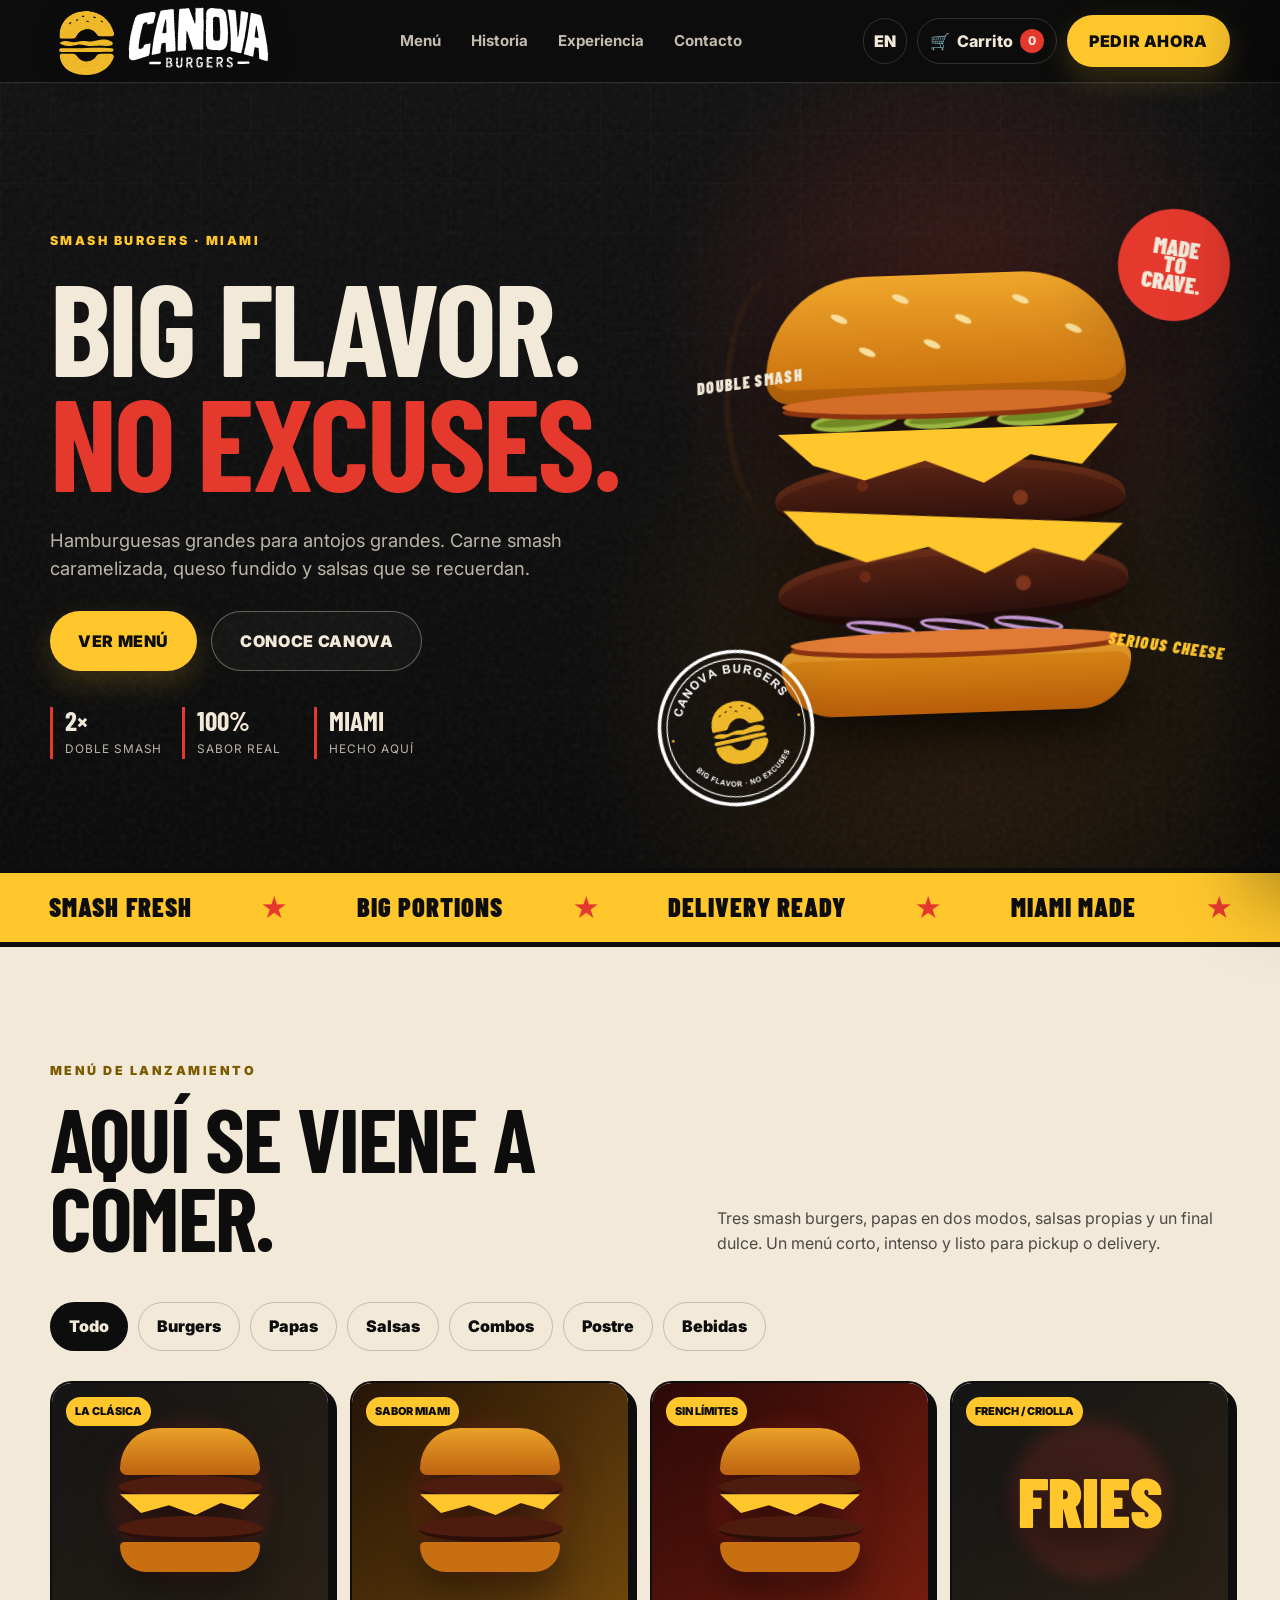
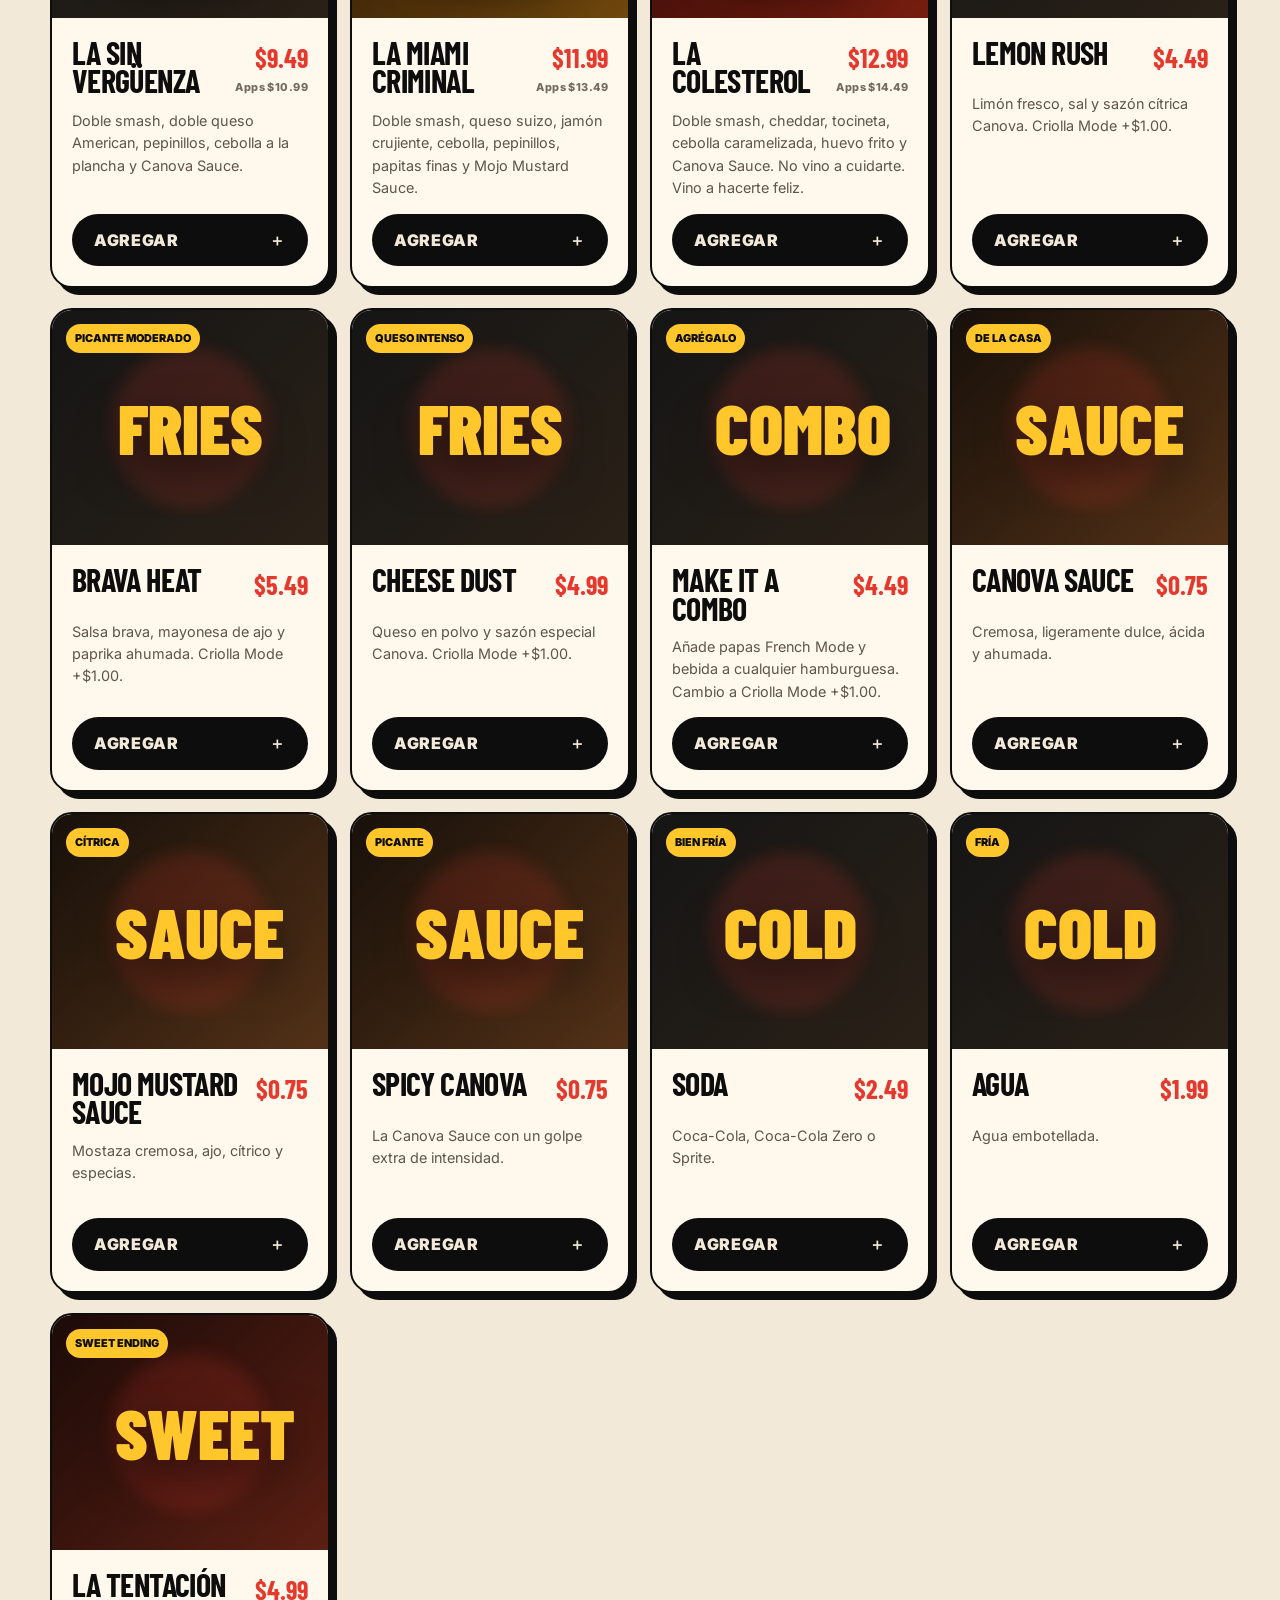
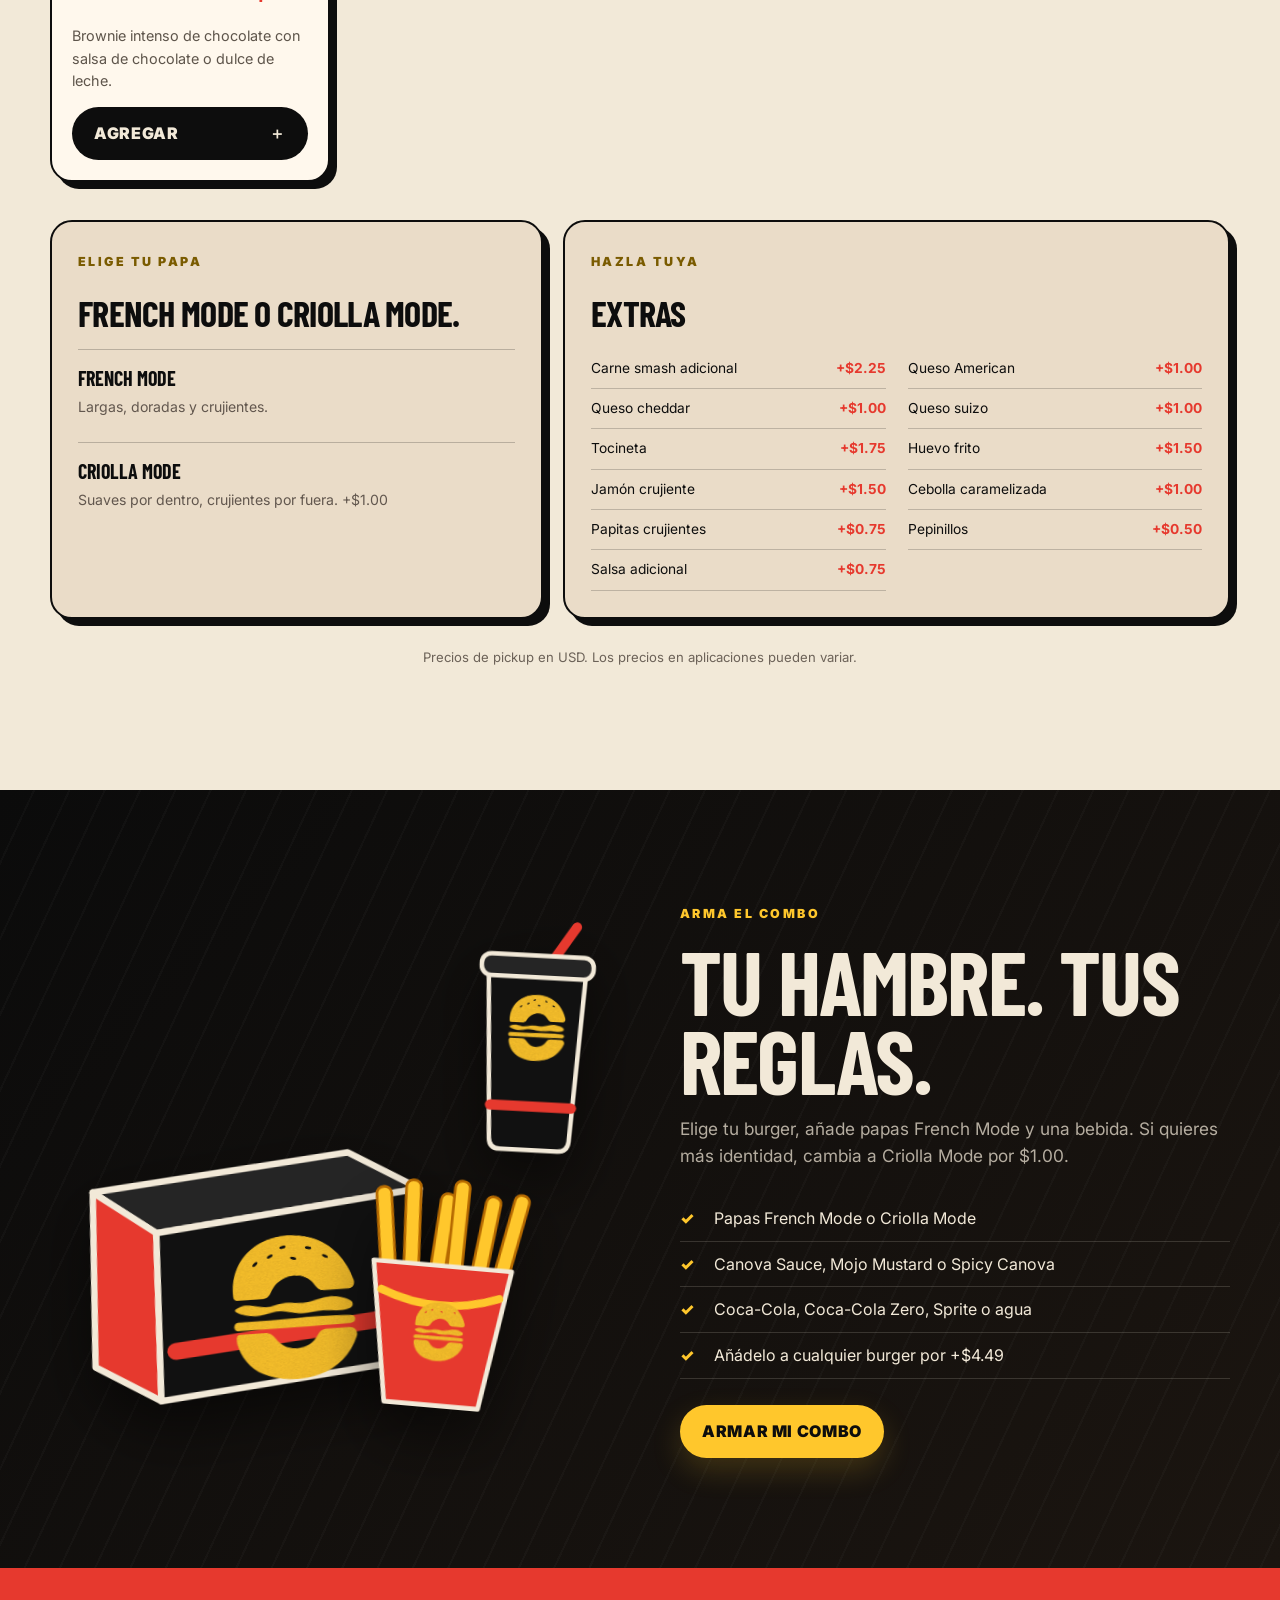
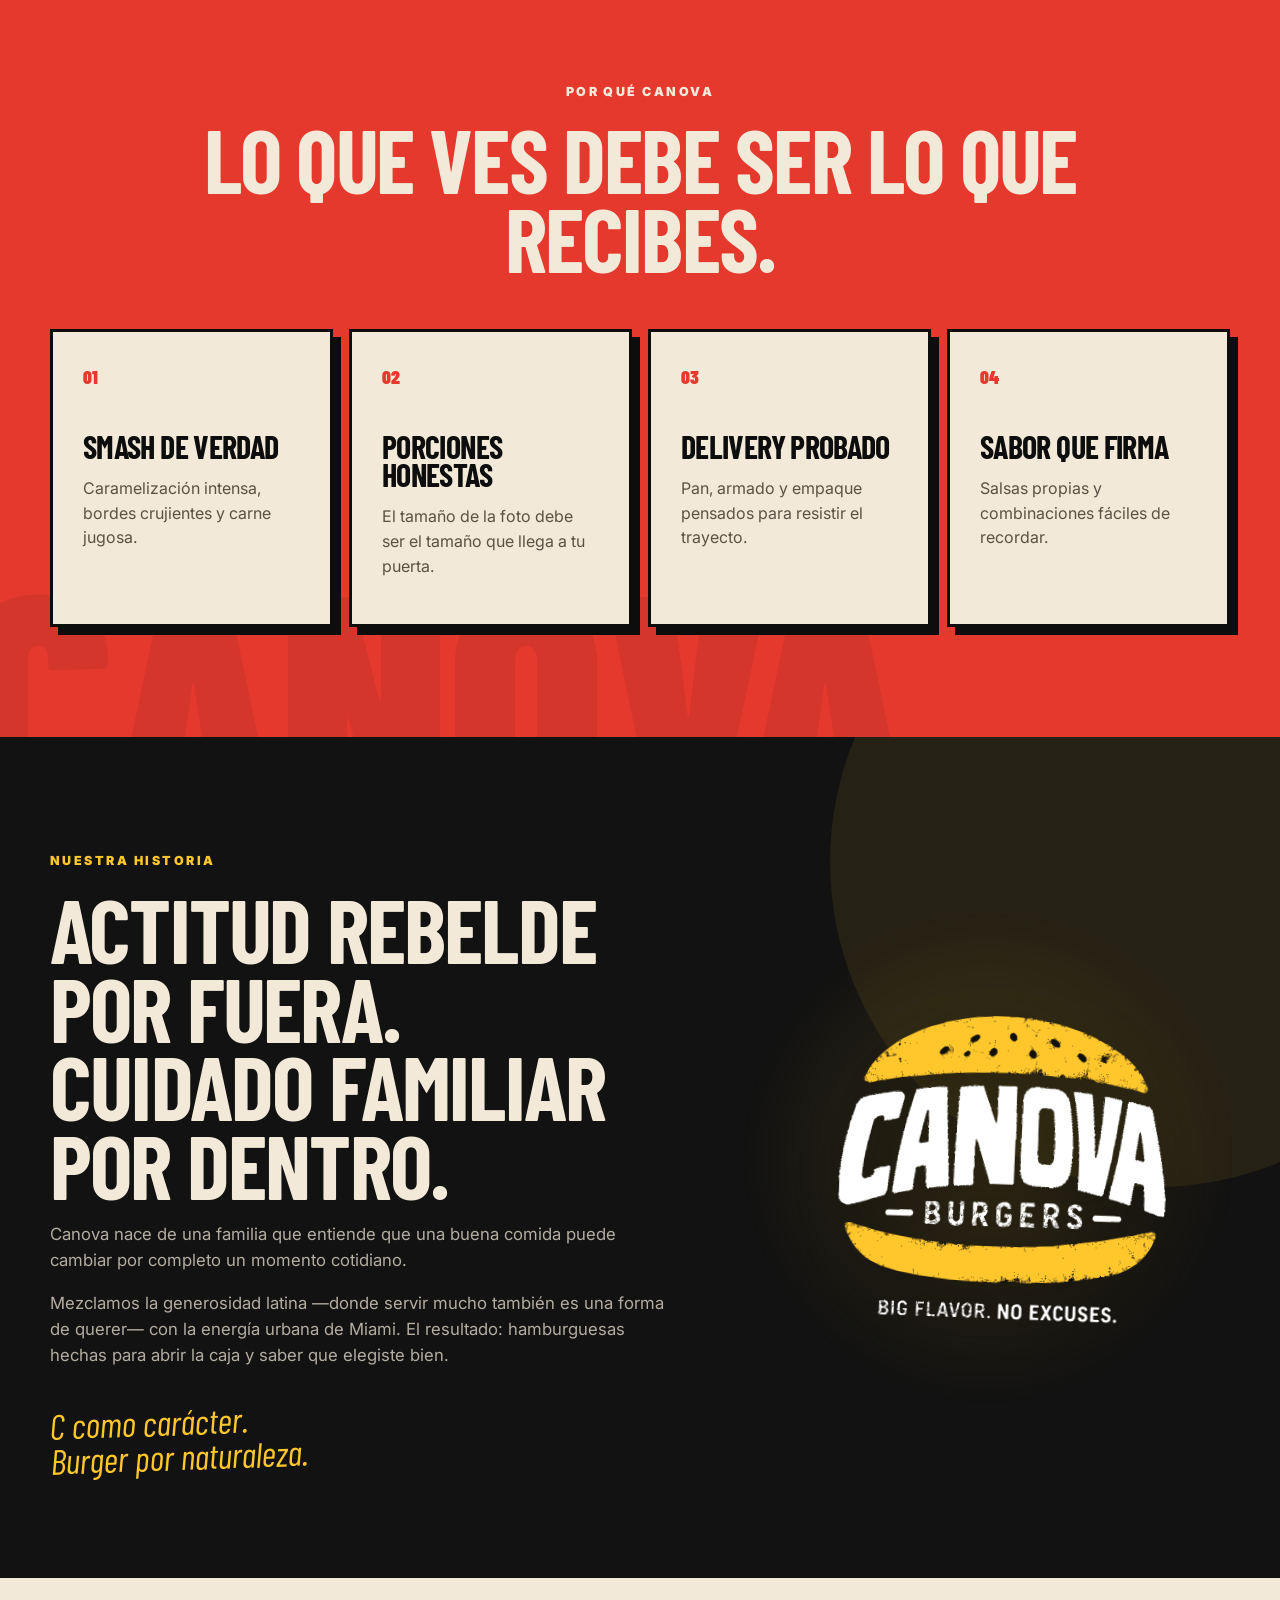
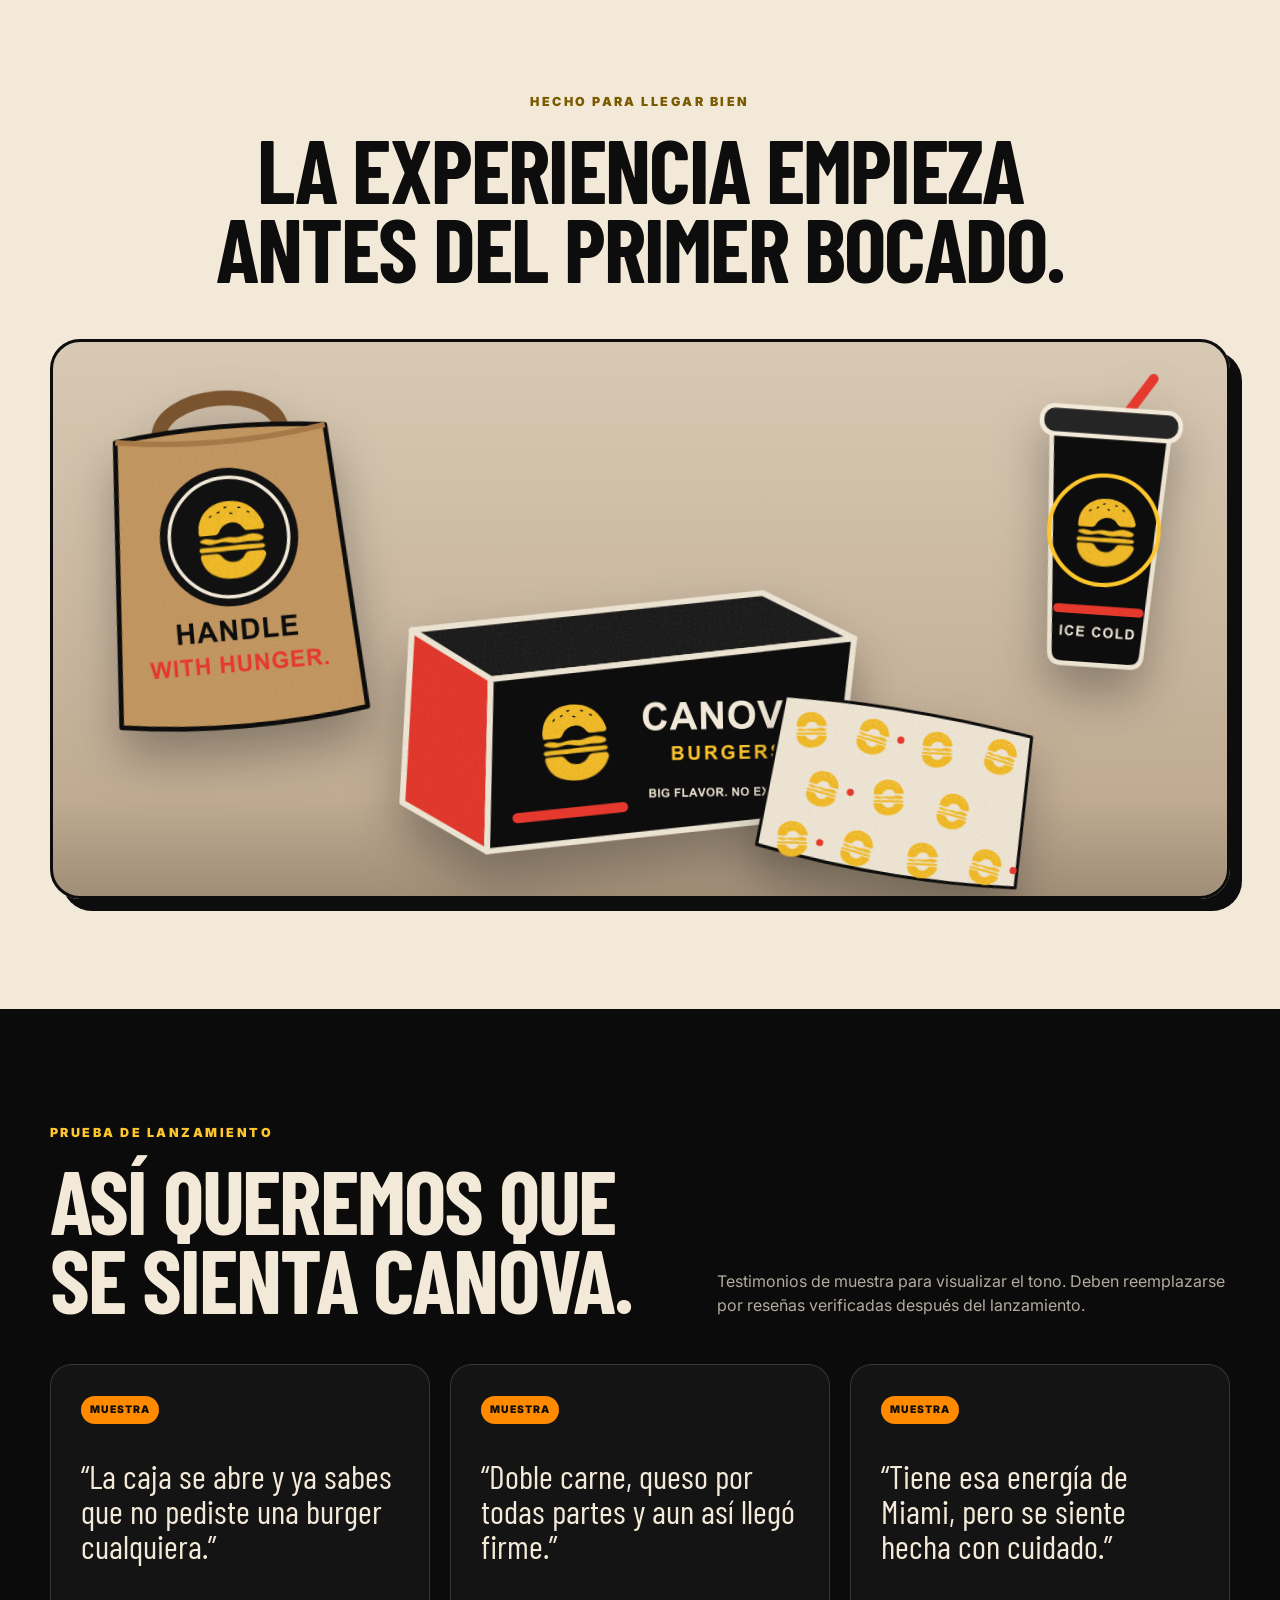
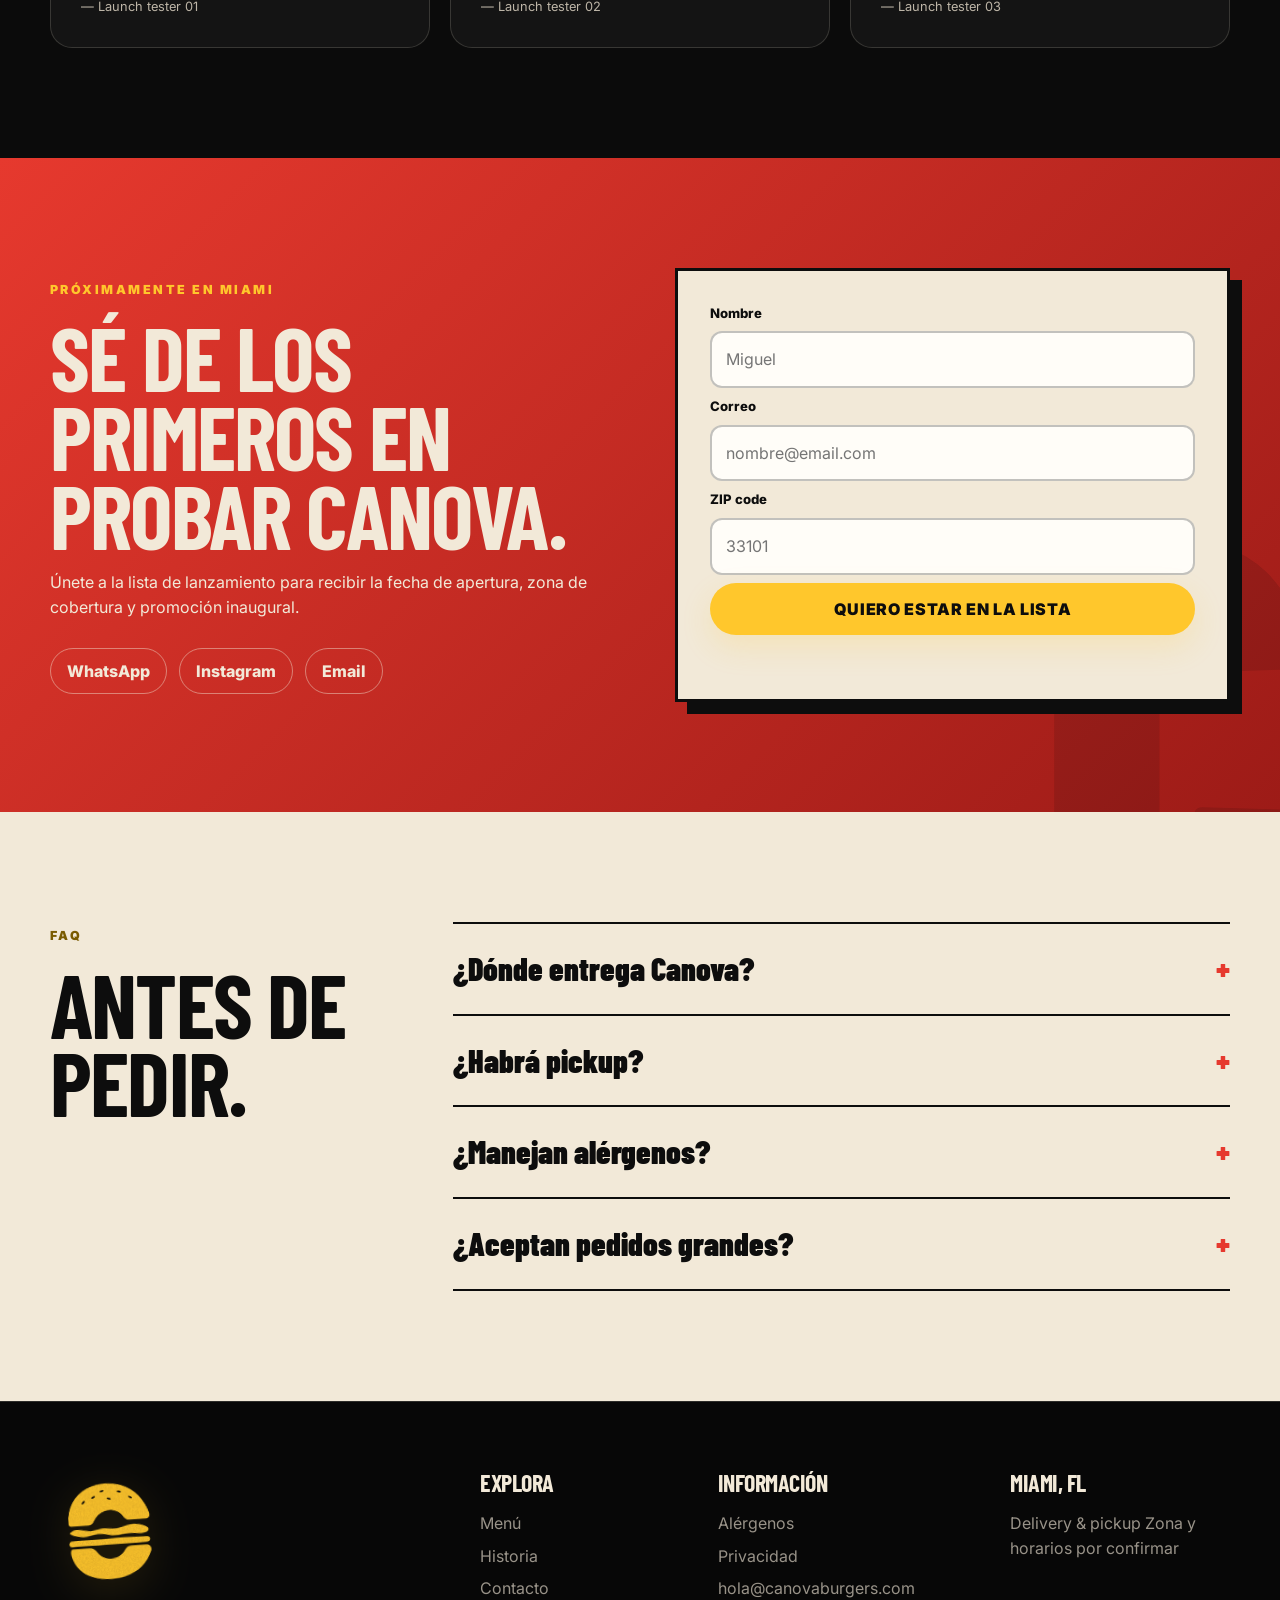
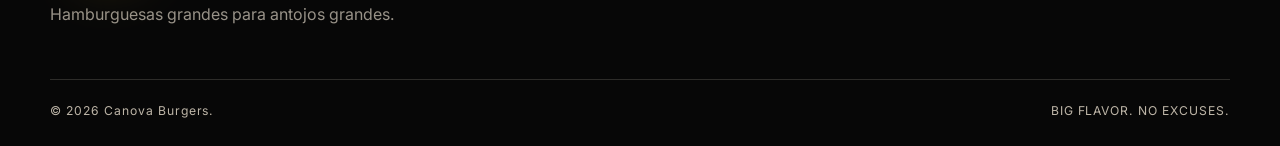
==== commit 6b0d1d78: "Vary brand logos across site sections" ====
--- a/website/index.html
+++ b/website/index.html
@@ -209,10 +209,10 @@
           <p data-i18n="storyP1">Canova nace de una familia que entiende que una buena comida puede cambiar por completo un momento cotidiano.</p>
           <p data-i18n="storyP2">Mezclamos la generosidad latina —donde servir mucho también es una forma de querer— con la energía urbana de Miami. El resultado: hamburguesas hechas para abrir la caja y saber que elegiste bien.</p>
           <div class="story-signature">C como carácter.<br>Burger por naturaleza.</div>
-        </div>
-        <div class="story-seal-wrap reveal">
-          <img class="seal seal-large brand-seal" src="assets/seal-circular-white-yellow.svg" alt="Sello Canova Burgers" width="1000" height="1000" loading="lazy" decoding="async" />
-        </div>
+        </div>
+        <div class="story-seal-wrap reveal">
+          <img class="story-logo-vertical" src="assets/logo-vertical-white-yellow.svg" alt="Canova Burgers, Miami" width="1351" height="1164" loading="lazy" decoding="async" />
+        </div>
       </div>
     </section>
 
@@ -285,9 +285,9 @@
 
   <footer class="site-footer">
     <div class="container footer-grid">
-      <div>
-        <img class="footer-logo" src="assets/logo-horizontal-white-yellow.svg" alt="Canova Burgers" width="1800" height="600" loading="lazy" decoding="async" />
-        <p data-i18n="footerClaim">Hamburguesas grandes para antojos grandes.</p>
+      <div>
+        <img class="footer-logo footer-isotype" src="assets/isotipo-yellow.svg" alt="Canova Burgers" width="1200" height="1200" loading="lazy" decoding="async" />
+        <p data-i18n="footerClaim">Hamburguesas grandes para antojos grandes.</p>
       </div>
       <div><h3 data-i18n="footerExplore">Explora</h3><a href="#menu" data-i18n="navMenu">Menú</a><a href="#story" data-i18n="navStory">Historia</a><a href="#contact" data-i18n="navContact">Contacto</a></div>
       <div><h3 data-i18n="footerInfo">Información</h3><a href="#faq" data-i18n="allergens">Alérgenos</a><a href="privacy.html" data-i18n="privacy">Privacidad</a><a href="mailto:hola@canovaburgers.com">hola@canovaburgers.com</a></div>
--- a/website/styles.css
+++ b/website/styles.css
@@ -67,9 +67,10 @@
 .hero-art{position:relative;min-height:640px;display:grid;place-items:center}
 .hero-badge{position:absolute;right:0;top:36px;z-index:6;width:112px;height:112px;background:var(--red);display:grid;place-items:center;text-align:center;border-radius:50%;font-family:var(--display);font-weight:900;font-size:1.45rem;line-height:.75;transform:rotate(9deg);box-shadow:var(--shadow)}
 .burger-stage{position:relative;width:510px;height:570px;display:grid;place-items:center;perspective:900px;isolation:isolate}
-.burger-shadow{position:absolute;bottom:55px;width:360px;height:48px;background:rgba(0,0,0,.7);filter:blur(22px);border-radius:50%;transform-origin:center;will-change:transform,opacity}
-.burger{--burger-scale:1;--burger-x:0px;--burger-y:0px;--burger-tilt-x:0deg;--burger-tilt-y:0deg;width:390px;position:relative;filter:drop-shadow(0 30px 50px rgba(0,0,0,.5));transform:translate3d(var(--burger-x),var(--burger-y),0) rotateX(var(--burger-tilt-x)) rotateY(var(--burger-tilt-y)) rotateZ(-2deg) scale(var(--burger-scale));transform-style:preserve-3d;transform-origin:50% 55%;will-change:transform}
-.burger>div{position:relative;margin-inline:auto;will-change:translate;backface-visibility:hidden}
+.burger-shadow{position:absolute;bottom:55px;width:360px;height:48px;background:rgba(0,0,0,.7);filter:blur(22px);border-radius:50%;transform-origin:center;animation:burgerShadow 4.8s ease-in-out infinite;will-change:transform,opacity}
+.burger-float{width:390px;animation:burgerFloat 4.8s ease-in-out infinite;transform-style:preserve-3d;will-change:transform}
+.burger{--burger-scale:1;--burger-x:0px;--burger-y:0px;--burger-tilt-x:0deg;--burger-tilt-y:0deg;width:390px;position:relative;filter:drop-shadow(0 30px 50px rgba(0,0,0,.5));transform:translate3d(var(--burger-x),var(--burger-y),0) rotateX(var(--burger-tilt-x)) rotateY(var(--burger-tilt-y)) rotateZ(-2deg) scale(var(--burger-scale));transform-style:preserve-3d;transform-origin:50% 55%;transition:transform .2s cubic-bezier(.2,.8,.2,1);will-change:transform}
+.burger>div{--layer-x:0px;--layer-y:0px;--layer-z:0px;--layer-rotation:0deg;position:relative;margin-inline:auto;transform:translate3d(var(--layer-x),var(--layer-y),var(--layer-z)) rotate(var(--layer-rotation));transform-style:preserve-3d;transition:transform .24s cubic-bezier(.2,.8,.2,1);will-change:transform;backface-visibility:hidden}
 .burger-top{height:125px;width:360px;border-radius:180px 180px 40px 40px;background:linear-gradient(#efa62a,#c66b0b);box-shadow:inset 0 -14px 0 rgba(99,45,3,.25)}
 .sesame-heavy i{position:absolute;width:18px;height:7px;background:#f8df9b;border-radius:50%;transform:rotate(25deg)}
 .sesame-heavy i:nth-child(1){left:66px;top:38px}.sesame-heavy i:nth-child(2){left:128px;top:20px}.sesame-heavy i:nth-child(3){left:190px;top:42px}.sesame-heavy i:nth-child(4){left:248px;top:24px}.sesame-heavy i:nth-child(5){left:300px;top:55px}.sesame-heavy i:nth-child(6){left:158px;top:66px}.sesame-heavy i:nth-child(7){left:93px;top:72px}
@@ -79,7 +80,7 @@
 .pickle-row span{width:88px;height:20px;border-radius:50%;background:#718a24;border:5px solid #9bb641;transform:rotate(-4deg)}
 .cheese-slice{height:55px;width:340px;background:var(--cheese);clip-path:polygon(0 0,100% 0,89% 72%,74% 51%,60% 100%,43% 56%,25% 88%,10% 58%);z-index:7;margin-top:-3px;filter:drop-shadow(0 6px 0 #b57600)}
 .patty{height:78px;width:350px;border-radius:46% 48% 42% 47%;background:radial-gradient(circle at 25% 35%,#6e2915 0 5px,transparent 6px),radial-gradient(circle at 70% 60%,#7e351c 0 7px,transparent 8px),linear-gradient(#5c2414,#2b100b);border-bottom:10px solid #1e0a07;box-shadow:inset 0 8px 0 rgba(255,155,65,.08);margin-top:-25px}
-.cheese-2{transform:rotate(4deg);margin-top:-20px}.patty-2{margin-top:-25px;transform:rotate(-2deg)}
+.burger>.cheese-2{--layer-rotation:4deg;margin-top:-20px}.burger>.patty-2{--layer-rotation:-2deg;margin-top:-25px}
 .onion-row{height:20px;width:270px;display:flex;justify-content:center;gap:4px;margin-top:-6px;z-index:9}
 .onion-row span{width:70px;height:14px;border:4px solid #c296cf;border-radius:50%;transform:rotate(8deg)}
 .burger-bottom{height:66px;width:350px;background:linear-gradient(#d98917,#b85d09);border-radius:25px 25px 90px 90px;box-shadow:inset 0 10px 0 rgba(255,213,121,.18);margin-top:-5px}
@@ -89,7 +90,7 @@
 .scribble-one{left:0;top:160px;transform:rotate(-8deg)}.scribble-two{right:-20px;bottom:120px;transform:rotate(8deg);color:var(--cheese)}
 .seal{display:block;height:auto;overflow:visible}.brand-seal{filter:drop-shadow(0 16px 28px rgba(0,0,0,.32))}.seal-hero{position:absolute;left:-20px;bottom:0;width:170px;transform:rotate(-12deg)}
 .hero-marquee{position:relative;z-index:3;overflow:hidden;background:var(--cheese);color:var(--charcoal);border-top:5px solid var(--charcoal);border-bottom:5px solid var(--charcoal)}
-.marquee-track{--marquee-gap:28px;display:flex;width:max-content;align-items:center;padding:14px 0;font-family:var(--display);font-size:1.65rem;font-weight:900;letter-spacing:.04em;animation:marquee 22s linear infinite;will-change:transform}.marquee-group{display:flex;flex-shrink:0;align-items:center;gap:var(--marquee-gap);padding-right:var(--marquee-gap)}.marquee-track span{white-space:nowrap}.marquee-track i{color:var(--red);font-style:normal;flex:none}
+.marquee-track{--marquee-gap:28px;display:flex;width:max-content;align-items:center;padding:14px 0;font-family:var(--display);font-size:1.65rem;font-weight:900;letter-spacing:.04em;animation:marquee 22s linear infinite;will-change:transform}.marquee-group{display:flex;flex-shrink:0;align-items:center;justify-content:space-around;gap:var(--marquee-gap);width:max-content;min-width:100vw;box-sizing:border-box;padding-inline:var(--marquee-gap)}.marquee-track span{white-space:nowrap}.marquee-track i{color:var(--red);font-style:normal;flex:none}
 .section{padding:110px 0;position:relative}.section-cream{background:var(--cream);color:var(--charcoal)}.section-red{background:var(--red);color:var(--cream)}
 .section-heading{margin-bottom:46px}.split-heading{display:grid;grid-template-columns:1.1fr .9fr;gap:40px;align-items:end}.split-heading p{margin:0;color:inherit;opacity:.72;max-width:550px}.center{text-align:center;max-width:900px;margin-inline:auto;margin-bottom:52px}
 .menu-tabs{display:flex;gap:10px;flex-wrap:wrap;margin-bottom:30px}.menu-tab{border:1px solid rgba(13,13,13,.2);background:transparent;color:var(--charcoal);border-radius:999px;padding:11px 18px;font-weight:900}.menu-tab.active{background:var(--charcoal);color:var(--cream)}
@@ -100,18 +101,20 @@
 .combo-section{background:linear-gradient(135deg,#0b0b0b,#1b1510);overflow:hidden}.combo-section::before{content:"";position:absolute;inset:0;background:repeating-linear-gradient(115deg,transparent 0 30px,rgba(255,255,255,.025) 30px 32px)}.combo-grid{position:relative;z-index:1;display:grid;grid-template-columns:1fr 1fr;gap:80px;align-items:center}.combo-visual{height:550px;position:relative}.combo-box{position:absolute;left:30px;bottom:40px;width:370px;height:260px;background:#161616;transform:perspective(700px) rotateY(10deg) rotateX(4deg);border:3px solid #2b2b2b;box-shadow:var(--shadow);padding:35px}.combo-logo{font-family:var(--display);font-size:3.6rem;font-weight:900}.combo-copy{font-family:var(--display);font-size:4.5rem;font-weight:900;color:var(--cheese);line-height:.72;margin-top:25px}.fries-pack{position:absolute;right:65px;bottom:75px;width:140px;height:220px;background:var(--red);clip-path:polygon(10% 15%,90% 15%,80% 100%,20% 100%);z-index:3}.fries-pack span{position:absolute;bottom:170px;width:18px;height:125px;background:var(--cheese);border-radius:8px;box-shadow:inset 0 -10px 0 #c98400}.fries-pack span:nth-child(1){left:18px;transform:rotate(-8deg)}.fries-pack span:nth-child(2){left:38px;height:145px}.fries-pack span:nth-child(3){left:58px;transform:rotate(7deg);height:135px}.fries-pack span:nth-child(4){left:78px;height:150px}.fries-pack span:nth-child(5){left:98px;transform:rotate(9deg)}.fries-pack span:nth-child(6){left:115px;height:135px}.fries-pack b{position:absolute;bottom:32px;left:0;right:0;text-align:center;font-family:var(--display);font-size:2rem}.drink-cup{position:absolute;right:20px;top:35px;width:155px;height:260px;background:#111;clip-path:polygon(10% 0,90% 0,78% 100%,22% 100%);border-top:12px solid #222;display:grid;place-items:center}.drink-cup span{display:grid;place-items:center;width:92px;height:92px;border-radius:50%;border:4px solid var(--cheese);color:var(--cheese);font-family:var(--display);font-size:4rem;font-weight:900}.drink-cup b{position:absolute;bottom:20px;font-size:.7rem;letter-spacing:.15em}.combo-copy-block p{color:rgba(242,233,216,.72);font-size:1.08rem}.check-list{list-style:none;padding:0;margin:26px 0}.check-list li{padding:10px 0 10px 34px;position:relative;border-bottom:1px solid var(--line)}.check-list li::before{content:"✓";position:absolute;left:0;color:var(--cheese);font-weight:900}
 .combo-asset{position:absolute;display:block;height:auto;filter:drop-shadow(0 24px 30px rgba(0,0,0,.52));transform-origin:center;transition:transform .3s ease,filter .3s ease}.combo-box-art{left:-5px;bottom:22px;width:410px;transform:rotate(-4deg)}.fries-art{right:76px;bottom:35px;width:168px;z-index:3;transform:rotate(5deg)}.drink-art{right:-8px;top:16px;width:148px;z-index:2;transform:rotate(3deg)}.combo-visual:hover .combo-box-art{transform:rotate(-3deg) translateY(-4px)}.combo-visual:hover .fries-art{transform:rotate(3deg) translateY(-8px)}.combo-visual:hover .drink-art{transform:rotate(2deg) translateY(-5px)}
 .why-section{overflow:hidden}.why-section::before{content:"CANOVA";position:absolute;font-family:var(--display);font-size:25vw;font-weight:900;color:rgba(13,13,13,.08);left:-3vw;bottom:-9vw;line-height:1}.value-grid{display:grid;grid-template-columns:repeat(4,1fr);gap:16px}.value-card{background:var(--cream);color:var(--charcoal);padding:30px;border:3px solid var(--charcoal);box-shadow:8px 8px 0 var(--charcoal);position:relative;z-index:1}.value-number{font-family:var(--display);font-weight:900;color:var(--red);font-size:1.2rem}.value-card h3{margin-top:40px}.value-card p{color:#5d5045}
-.story-section{background:#121212;overflow:hidden}.story-section::before{content:"";position:absolute;right:-200px;top:-200px;width:650px;height:650px;border-radius:50%;background:rgba(255,199,44,.08)}.story-grid{display:grid;grid-template-columns:1.12fr .88fr;align-items:center;gap:80px}.story-copy p{font-size:1.05rem;color:rgba(242,233,216,.72)}.story-signature{font-family:var(--display);font-style:italic;color:var(--cheese);font-size:2.2rem;line-height:1;margin-top:30px;transform:rotate(-2deg)}.story-seal-wrap{position:relative;display:grid;place-items:center;isolation:isolate}.story-seal-wrap::before{content:"";position:absolute;width:min(520px,110%);aspect-ratio:1;border-radius:50%;background:radial-gradient(circle,rgba(255,199,44,.16),transparent 66%);filter:blur(10px);z-index:-1}.seal-large{width:min(460px,100%)}
+.story-section{background:#121212;overflow:hidden}.story-section::before{content:"";position:absolute;right:-200px;top:-200px;width:650px;height:650px;border-radius:50%;background:rgba(255,199,44,.08)}.story-grid{display:grid;grid-template-columns:1.12fr .88fr;align-items:center;gap:80px}.story-copy p{font-size:1.05rem;color:rgba(242,233,216,.72)}.story-signature{font-family:var(--display);font-style:italic;color:var(--cheese);font-size:2.2rem;line-height:1;margin-top:30px;transform:rotate(-2deg)}.story-seal-wrap{position:relative;display:grid;place-items:center;isolation:isolate}.story-seal-wrap::before{content:"";position:absolute;width:min(520px,110%);aspect-ratio:1;border-radius:50%;background:radial-gradient(circle,rgba(255,199,44,.16),transparent 66%);filter:blur(10px);z-index:-1}.story-logo-vertical{display:block;width:min(430px,100%);height:auto;filter:drop-shadow(0 20px 34px rgba(0,0,0,.36));transform:rotate(2deg)}
 .packaging-section{overflow:hidden}.packaging-stage{min-height:560px;position:relative;background:linear-gradient(180deg,#d8c9b4,#bba58b);border:3px solid var(--charcoal);border-radius:30px;overflow:hidden;box-shadow:12px 12px 0 var(--charcoal)}.packaging-stage::after{content:"";position:absolute;left:0;right:0;bottom:0;height:100px;background:linear-gradient(transparent,rgba(13,13,13,.15))}.pack-bag{position:absolute;left:8%;top:18%;width:270px;height:350px;background:#c59a64;clip-path:polygon(8% 0,92% 0,100% 100%,0 100%);display:flex;flex-direction:column;align-items:center;justify-content:center;gap:20px;color:var(--charcoal);font-family:var(--display);font-size:2rem;text-align:center;font-weight:900;transform:rotate(-4deg);box-shadow:var(--shadow)}.pack-handle{position:absolute;top:-42px;width:100px;height:90px;border:14px solid #8f673e;border-bottom:0;border-radius:50px 50px 0 0}.mini-seal{width:100px;height:100px;border:8px double currentColor;border-radius:50%;display:grid;place-items:center;font-family:var(--display);font-size:4rem;font-weight:900;color:var(--cheese);background:var(--charcoal)}.pack-box{position:absolute;left:36%;bottom:13%;width:420px;height:230px;background:#171717;transform:skewY(-2deg);box-shadow:var(--shadow);border:3px solid #222}.box-lid{height:150px;border-bottom:2px solid #333;display:flex;flex-direction:column;align-items:center;justify-content:center}.box-lid span{font-family:var(--display);font-weight:900;font-size:4.2rem;color:var(--cream)}.box-lid small{color:var(--cheese);letter-spacing:.3em;font-weight:900}.box-side{padding:20px;color:var(--red);font-family:var(--display);font-size:1.7rem;text-align:center;font-weight:900}.pack-cup{position:absolute;right:8%;top:17%;width:170px;height:360px;background:#101010;clip-path:polygon(10% 0,90% 0,75% 100%,25% 100%);display:flex;flex-direction:column;align-items:center;justify-content:center;gap:35px;color:var(--cream);box-shadow:var(--shadow)}.pack-cup b{letter-spacing:.14em;font-size:.75rem}.wrap-paper{position:absolute;right:23%;bottom:4%;width:260px;height:190px;background:var(--cream);transform:rotate(9deg);display:grid;grid-template-columns:repeat(4,1fr);place-items:center;box-shadow:var(--shadow)}.wrap-paper span{color:var(--red);font-family:var(--display);font-size:2rem;font-weight:900;transform:rotate(-12deg)}
 .packaging-asset{position:absolute;display:block;height:auto;z-index:2;filter:drop-shadow(0 26px 24px rgba(13,13,13,.32));transform-origin:center;transition:transform .3s ease,filter .3s ease}.pack-bag-art{left:3%;top:4%;width:285px;transform:rotate(-5deg)}.pack-box-art{left:27%;bottom:2%;width:520px;transform:rotate(-1deg)}.pack-cup-art{right:3%;top:5%;width:175px;transform:rotate(4deg)}.wrap-paper-art{right:16%;bottom:1%;width:285px;transform:rotate(9deg)}.packaging-stage:hover .pack-bag-art{transform:rotate(-4deg) translateY(-5px)}.packaging-stage:hover .pack-box-art{transform:rotate(-.5deg) translateY(-5px)}.packaging-stage:hover .pack-cup-art{transform:rotate(3deg) translateY(-7px)}.packaging-stage:hover .wrap-paper-art{transform:rotate(8deg) translateY(-4px)}
 .testimonials-section{background:#0b0b0b}.testimonial-grid{display:grid;grid-template-columns:repeat(3,1fr);gap:20px}.testimonial-card{margin:0;padding:30px;border:1px solid var(--line);border-radius:22px;background:#141414}.testimonial-card p{font-family:var(--display);font-size:2.1rem;line-height:1.05}.testimonial-card footer{color:var(--muted);font-size:.8rem}.sample-tag{display:inline-block;background:var(--orange);color:var(--charcoal);font-size:.65rem;font-weight:900;padding:6px 9px;border-radius:999px;letter-spacing:.1em}
 .waitlist-section{background:linear-gradient(135deg,var(--red),#9d1b17);overflow:hidden}.waitlist-section::after{content:"C";position:absolute;right:-30px;bottom:-180px;font-family:var(--display);font-size:35rem;font-weight:900;color:rgba(13,13,13,.12);line-height:1}.waitlist-grid{position:relative;z-index:2;display:grid;grid-template-columns:1fr 1fr;gap:70px;align-items:center}.waitlist-copy p{max-width:540px}.contact-links{display:flex;gap:12px;flex-wrap:wrap;margin-top:28px}.contact-links a{border:1px solid rgba(242,233,216,.45);padding:10px 16px;border-radius:999px;font-weight:800}.waitlist-form{background:var(--cream);color:var(--charcoal);padding:32px;border:3px solid var(--charcoal);box-shadow:12px 12px 0 var(--charcoal);display:grid;gap:8px}.waitlist-form label{font-weight:800;font-size:.82rem}.waitlist-form input,.cart-panel textarea{width:100%;border:2px solid rgba(13,13,13,.25);border-radius:12px;padding:14px;background:#fffdf8;color:var(--charcoal)}.form-status{min-height:24px;margin:0;font-size:.85rem;font-weight:700}.form-status.success{color:#166534}.form-status.error{color:#991b1b}
 .faq-section{background:var(--cream);color:var(--charcoal)}.faq-grid{display:grid;grid-template-columns:.6fr 1.4fr;gap:70px}.faq-list details{border-top:2px solid var(--charcoal);padding:20px 0}.faq-list details:last-child{border-bottom:2px solid var(--charcoal)}.faq-list summary{font-family:var(--display);font-size:2rem;font-weight:900;cursor:pointer;list-style:none;display:flex;justify-content:space-between}.faq-list summary::after{content:"+";color:var(--red)}.faq-list details[open] summary::after{content:"–"}.faq-list p{color:#5b5148;max-width:720px}
-.site-footer{background:#070707;border-top:1px solid var(--line);padding:70px 0 25px}.footer-grid{display:grid;grid-template-columns:1.4fr .7fr .9fr .8fr;gap:45px}.footer-logo{display:block;width:min(300px,100%);height:auto;margin-bottom:18px;filter:drop-shadow(0 8px 18px rgba(0,0,0,.28))}.footer-grid h3{font-size:1.5rem;margin-bottom:18px}.footer-grid a,.footer-grid p{display:block;color:rgba(242,233,216,.62);margin:8px 0}.footer-bottom{display:flex;justify-content:space-between;gap:20px;margin-top:45px;padding-top:22px;border-top:1px solid var(--line);font-size:.76rem;color:var(--muted);letter-spacing:.08em}
+.site-footer{background:#070707;border-top:1px solid var(--line);padding:70px 0 25px}.footer-grid{display:grid;grid-template-columns:1.4fr .7fr .9fr .8fr;gap:45px}.footer-logo{display:block;width:min(300px,100%);height:auto;margin-bottom:18px;filter:drop-shadow(0 8px 18px rgba(0,0,0,.28))}.footer-isotype{width:112px;transform:rotate(-4deg);filter:drop-shadow(0 10px 22px rgba(255,199,44,.14))}.footer-grid h3{font-size:1.5rem;margin-bottom:18px}.footer-grid a,.footer-grid p{display:block;color:rgba(242,233,216,.62);margin:8px 0}.footer-bottom{display:flex;justify-content:space-between;gap:20px;margin-top:45px;padding-top:22px;border-top:1px solid var(--line);font-size:.76rem;color:var(--muted);letter-spacing:.08em}
 .cart-drawer{position:fixed;inset:0;z-index:120;pointer-events:none}.cart-drawer.open{pointer-events:auto}.cart-backdrop{position:absolute;inset:0;background:rgba(0,0,0,.72);opacity:0;transition:.25s}.cart-panel{position:absolute;right:0;top:0;height:100%;width:min(460px,100%);background:var(--cream);color:var(--charcoal);padding:24px;transform:translateX(100%);transition:.3s;overflow:auto;box-shadow:-30px 0 70px rgba(0,0,0,.35)}.cart-drawer.open .cart-backdrop{opacity:1}.cart-drawer.open .cart-panel{transform:none}.cart-head{display:flex;justify-content:space-between;align-items:center;padding-bottom:18px;border-bottom:2px solid var(--charcoal)}.cart-head h2{font-size:3rem}.icon-button{color:var(--charcoal);font-size:2rem}.cart-item{display:grid;grid-template-columns:1fr auto;gap:14px;padding:18px 0;border-bottom:1px solid rgba(13,13,13,.15)}.cart-item h4{margin:0;font-size:1rem}.cart-item small{color:#6a5e54}.quantity{display:flex;align-items:center;gap:8px;margin-top:10px}.quantity button{width:28px;height:28px;border:1px solid #aaa;background:#fff;border-radius:50%}.remove-item{color:var(--red);font-size:.75rem;border:0;background:transparent;padding:0;margin-top:6px}.cart-empty{text-align:center;padding:50px 15px}.cart-empty span{font-size:3rem}.order-method{display:grid;grid-template-columns:1fr 1fr;gap:10px;margin:20px 0}.order-method label{border:2px solid rgba(13,13,13,.2);padding:12px;border-radius:12px;font-weight:800}.cart-total{display:flex;justify-content:space-between;font-size:1.35rem;margin:22px 0}.checkout-note{text-align:center;font-size:.75rem;color:#6c6258}.cart-items:empty~.cart-empty{display:block}.cart-items:not(:empty)~.cart-empty{display:none}
 .legal-page,.not-found{background:var(--cream);color:var(--charcoal);min-height:100vh}.legal-header{padding:24px 5%;font-weight:800}.legal-main{width:min(860px,90%);margin:30px auto 100px}.legal-main h1,.not-found h1{font-size:clamp(4rem,10vw,8rem)}.legal-main h2{font-size:2.2rem;margin-top:42px}.legal-main p{font-size:1.03rem;color:#574c43}.legal-updated{font-weight:700}.not-found{display:grid;place-items:center;text-align:center}.not-found main{padding:40px}.nf-mark{width:160px;height:160px;border-radius:50%;display:grid;place-items:center;margin:0 auto 25px;background:var(--charcoal);color:var(--cheese);font-family:var(--display);font-size:7rem;font-weight:900}
 .reveal{opacity:0;transform:translateY(22px);transition:opacity .7s ease,transform .7s ease}.reveal.visible{opacity:1;transform:none}
-@keyframes marquee{to{transform:translateX(-50%)}}
-@keyframes floatHeat{50%{transform:translateY(-28px) scale(1.08);opacity:.25}}
+@keyframes marquee{to{transform:translateX(-50%)}}
+@keyframes floatHeat{50%{transform:translateY(-28px) scale(1.08);opacity:.25}}
+@keyframes burgerFloat{50%{transform:translateY(-9px) rotate(1deg)}}
+@keyframes burgerShadow{50%{transform:scaleX(.92);opacity:.62}}
 @media(max-width:1040px){.header-inner{grid-template-columns:auto auto 1fr}.main-nav{position:fixed;top:82px;left:0;right:0;background:#0b0b0b;display:none;flex-direction:column;padding:30px;border-bottom:1px solid var(--line)}.main-nav.open{display:flex}.nav-toggle{display:block}.header-actions{justify-content:end}.order-header{display:none}.hero-grid{grid-template-columns:1fr;padding-top:70px}.hero-art{min-height:600px}.hero-copy{text-align:center}.hero-lead{margin-inline:auto}.hero-actions,.hero-proof{justify-content:center}.menu-grid{grid-template-columns:repeat(2,1fr)}.combo-grid,.story-grid,.waitlist-grid{grid-template-columns:1fr}.combo-copy-block{order:-1}.value-grid{grid-template-columns:repeat(2,1fr)}.packaging-stage{min-height:760px}.pack-bag{left:8%;top:13%}.pack-box{left:27%;bottom:7%}.pack-cup{right:8%;top:12%}.wrap-paper{right:5%;bottom:5%}.faq-grid{grid-template-columns:1fr}.footer-grid{grid-template-columns:1fr 1fr}}
 @media(max-width:720px){.container{width:min(100% - 28px,1180px)}.site-header .container{width:calc(100% - 20px)}.header-inner{height:72px;gap:8px}.brand-link{width:180px;min-width:150px}.cart-label{display:none}.lang-toggle,.cart-button{padding:8px}.main-nav{top:72px}.hero{min-height:auto}.hero-grid{padding:52px 0 30px}.hero-copy{text-align:left}.hero-actions,.hero-proof{justify-content:flex-start}.hero-art{min-height:500px;margin-top:10px}.burger-stage{width:100%;height:500px}.burger{--burger-scale:.78}.hero-badge{width:88px;height:88px;font-size:1.05rem;right:8px}.seal-hero{width:126px;left:0}.scribble{font-size:.8rem}.scribble-one{left:8px}.scribble-two{right:8px}.section{padding:78px 0}.split-heading{grid-template-columns:1fr}.menu-grid{grid-template-columns:1fr}.menu-tabs{overflow-x:auto;flex-wrap:nowrap;padding-bottom:8px}.menu-tab{white-space:nowrap}.combo-grid{gap:30px}.combo-visual{height:470px}.combo-box{left:0;width:300px}.drink-cup{right:0}.fries-pack{right:20px}.value-grid{grid-template-columns:1fr}.testimonial-grid{grid-template-columns:1fr}.packaging-stage{min-height:850px}.pack-bag{left:10%;top:7%;width:230px;height:310px}.pack-cup{right:7%;top:31%;width:135px;height:280px}.pack-box{left:7%;bottom:6%;width:330px;height:205px}.wrap-paper{right:3%;bottom:31%;width:200px;height:150px}.footer-grid{grid-template-columns:1fr}.footer-bottom{flex-direction:column}.waitlist-section::after{font-size:20rem}.cart-panel{padding:18px}}
 @media(max-width:440px){h1{font-size:4.5rem}h2{font-size:3.45rem}.hero-art{min-height:430px}.burger-stage{height:420px}.burger{--burger-scale:.62}.seal-hero{bottom:-10px}.combo-visual{height:440px}.combo-box{width:255px;height:230px}.combo-copy{font-size:3.6rem}.drink-cup{width:120px;height:230px}.fries-pack{width:115px;height:190px}.packaging-stage{min-height:820px}.pack-box{width:285px}.pack-cup{right:4%}.product-art{height:210px}.hero-proof>div{min-width:95px}}
@@ -122,3 +125,4 @@
 @media(max-width:720px){.packaging-stage{min-height:820px}.pack-bag-art{left:2%;top:2%;width:245px}.pack-cup-art{right:2%;top:25%;width:145px}.pack-box-art{left:1%;bottom:2%;width:390px}.wrap-paper-art{right:1%;bottom:28%;width:235px}}
 @media(max-width:440px){.packaging-stage{min-height:760px}.pack-bag-art{left:-2%;width:220px}.pack-cup-art{right:-2%;top:27%;width:130px}.pack-box-art{left:-4%;bottom:1%;width:350px}.wrap-paper-art{right:-4%;bottom:29%;width:210px}}
 @media(prefers-reduced-motion:reduce){*{scroll-behavior:auto!important;animation:none!important;transition:none!important}.reveal{opacity:1;transform:none}}
+
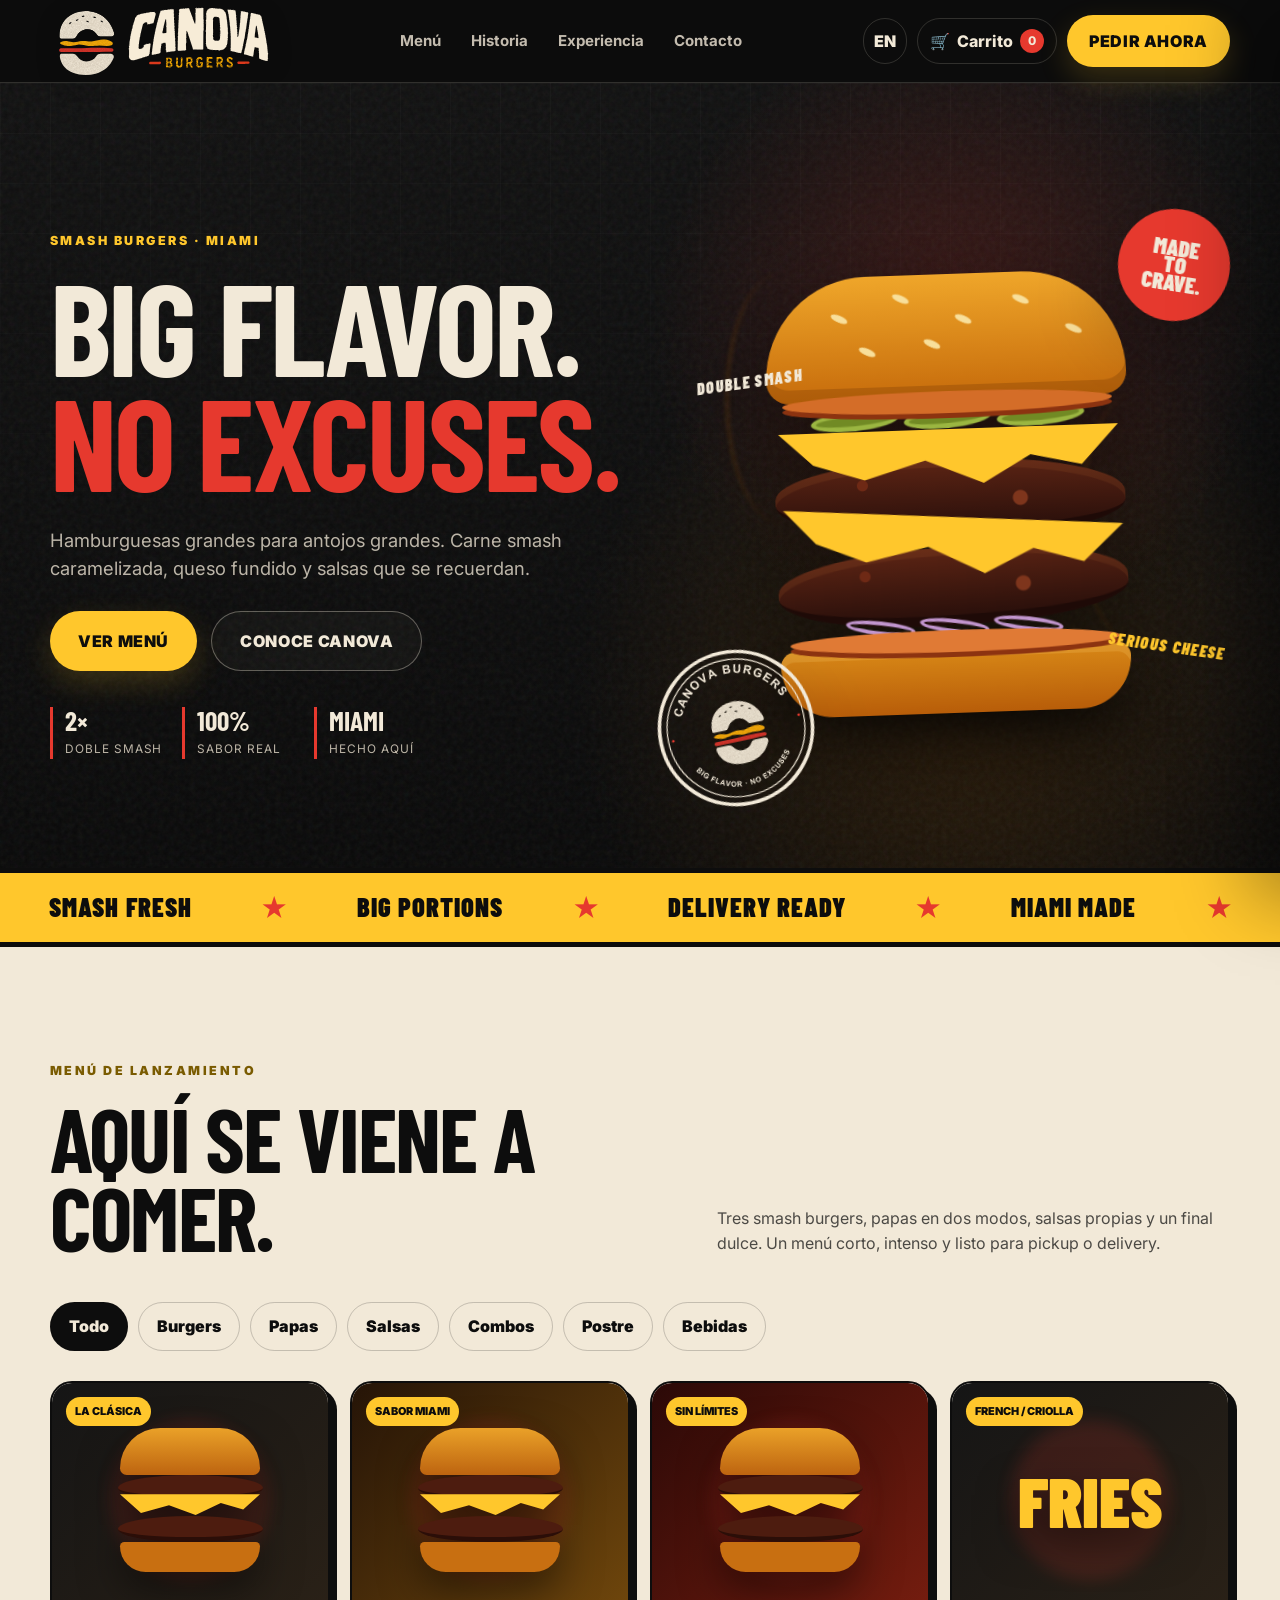
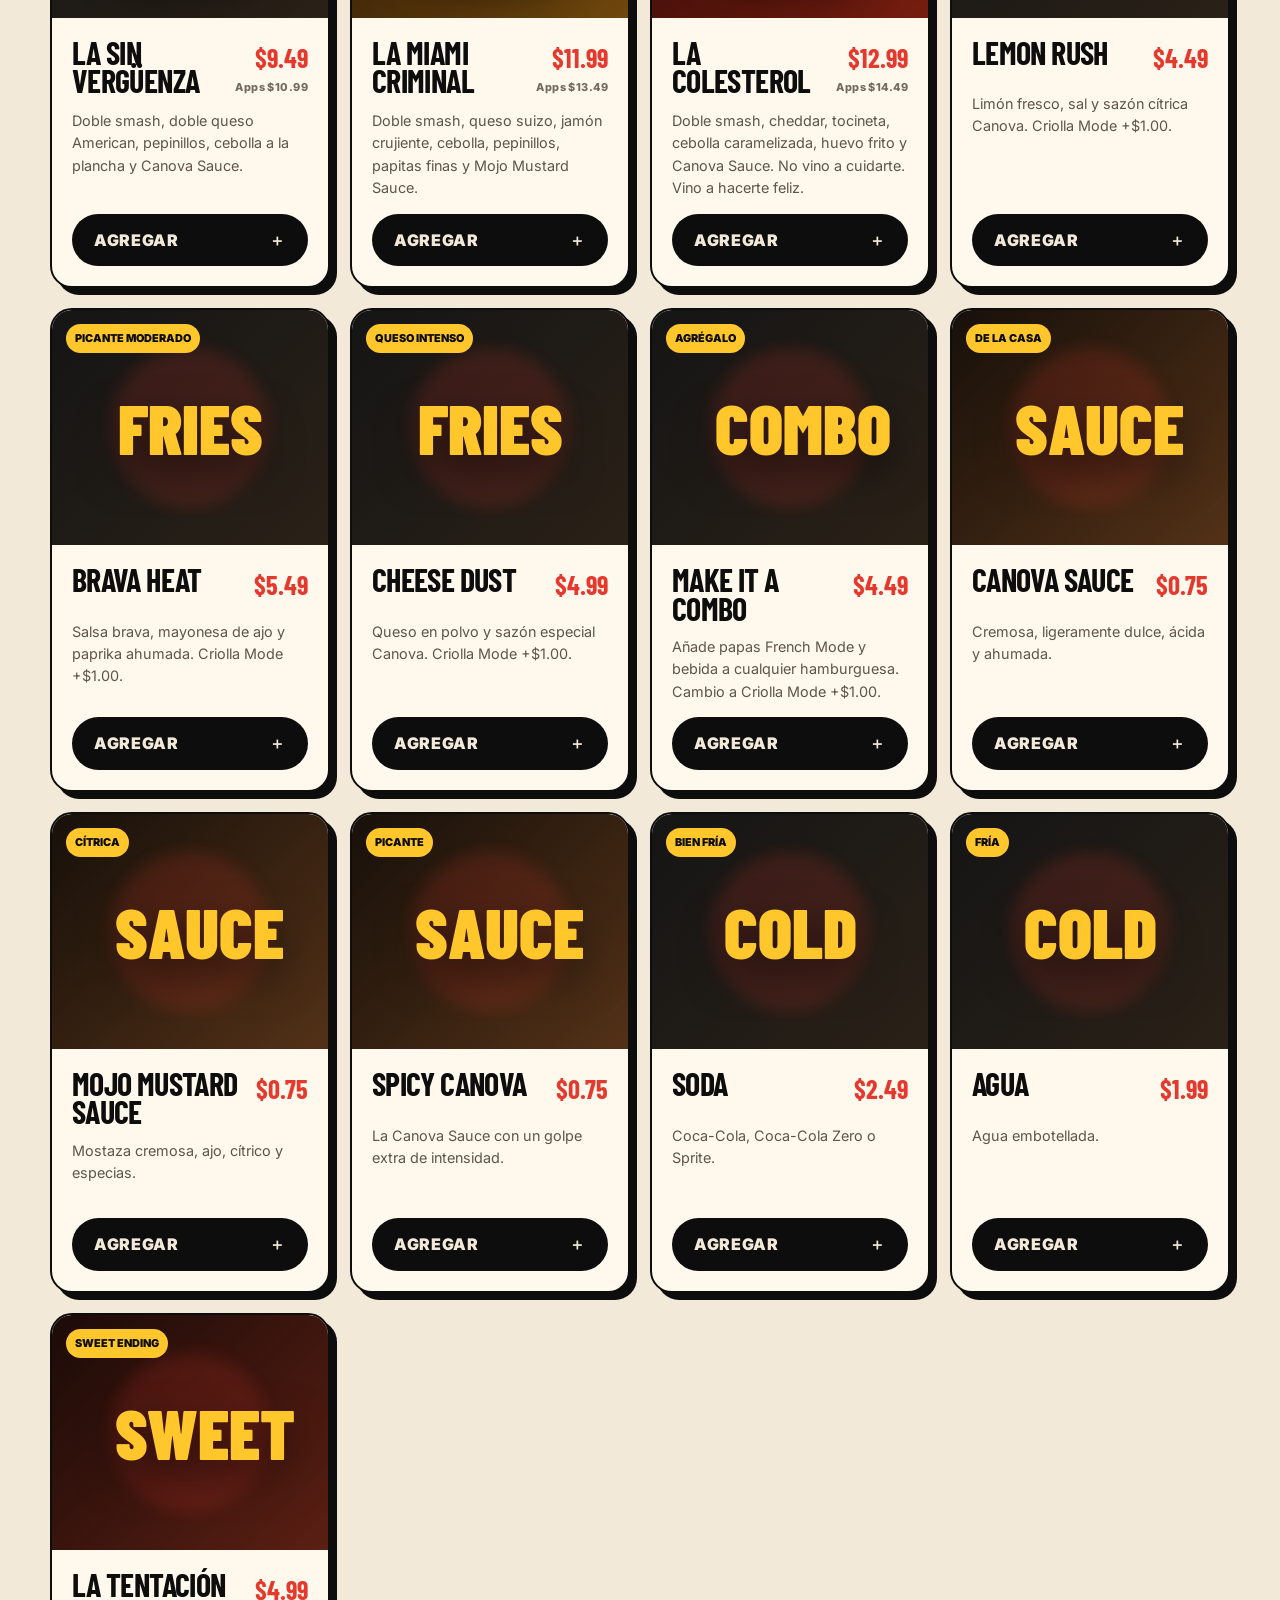
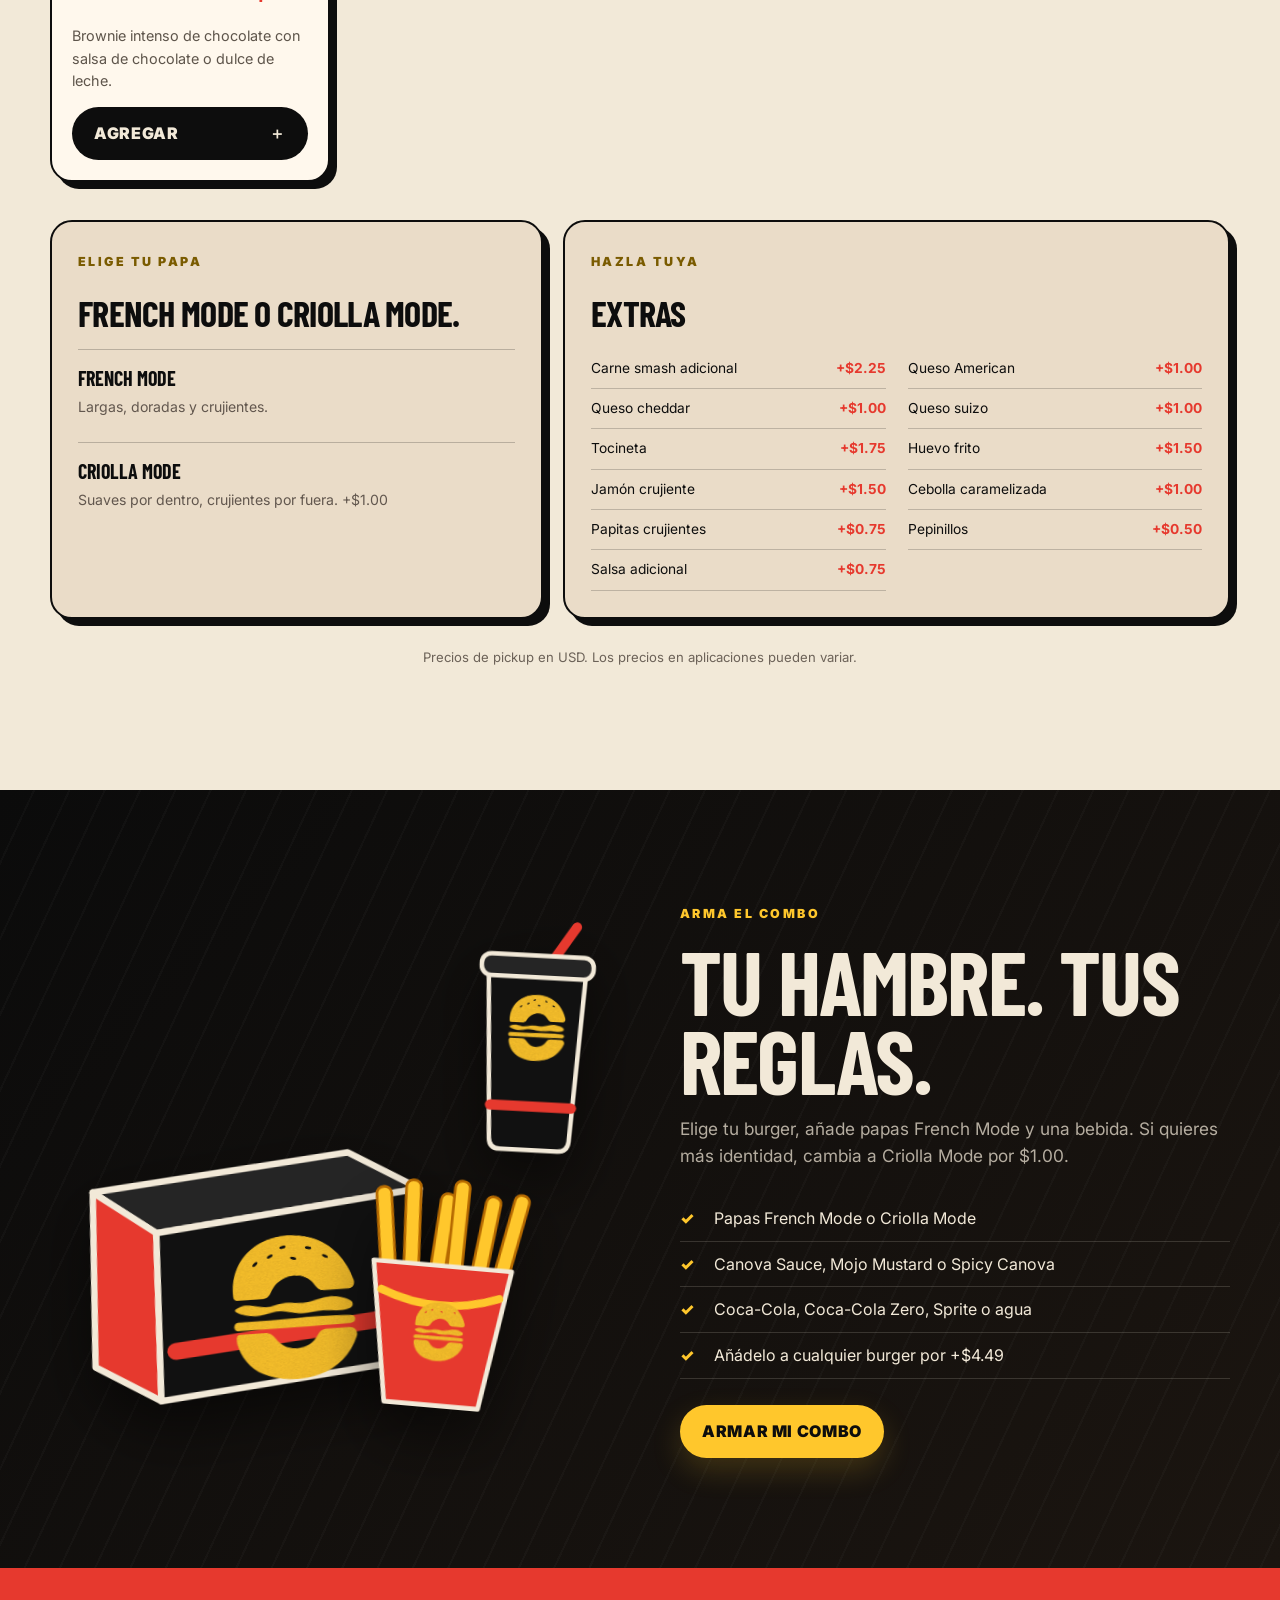
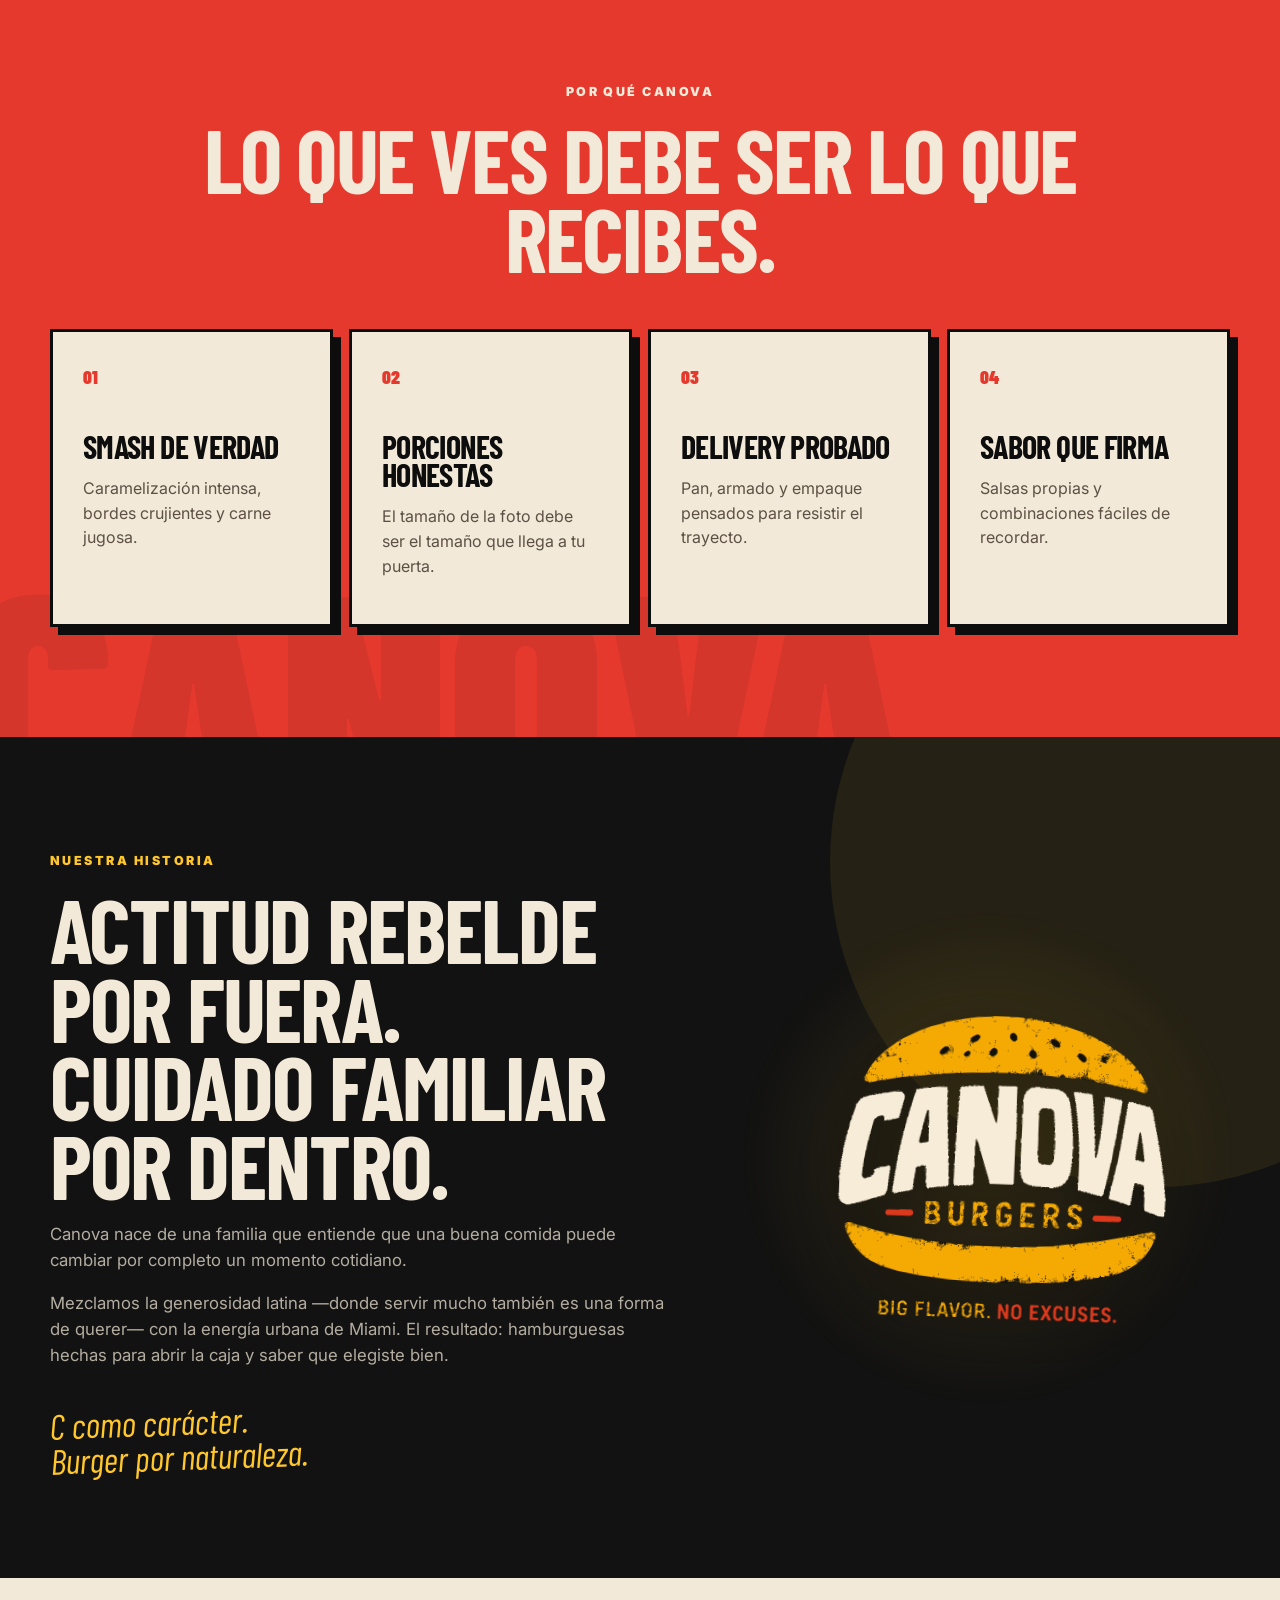
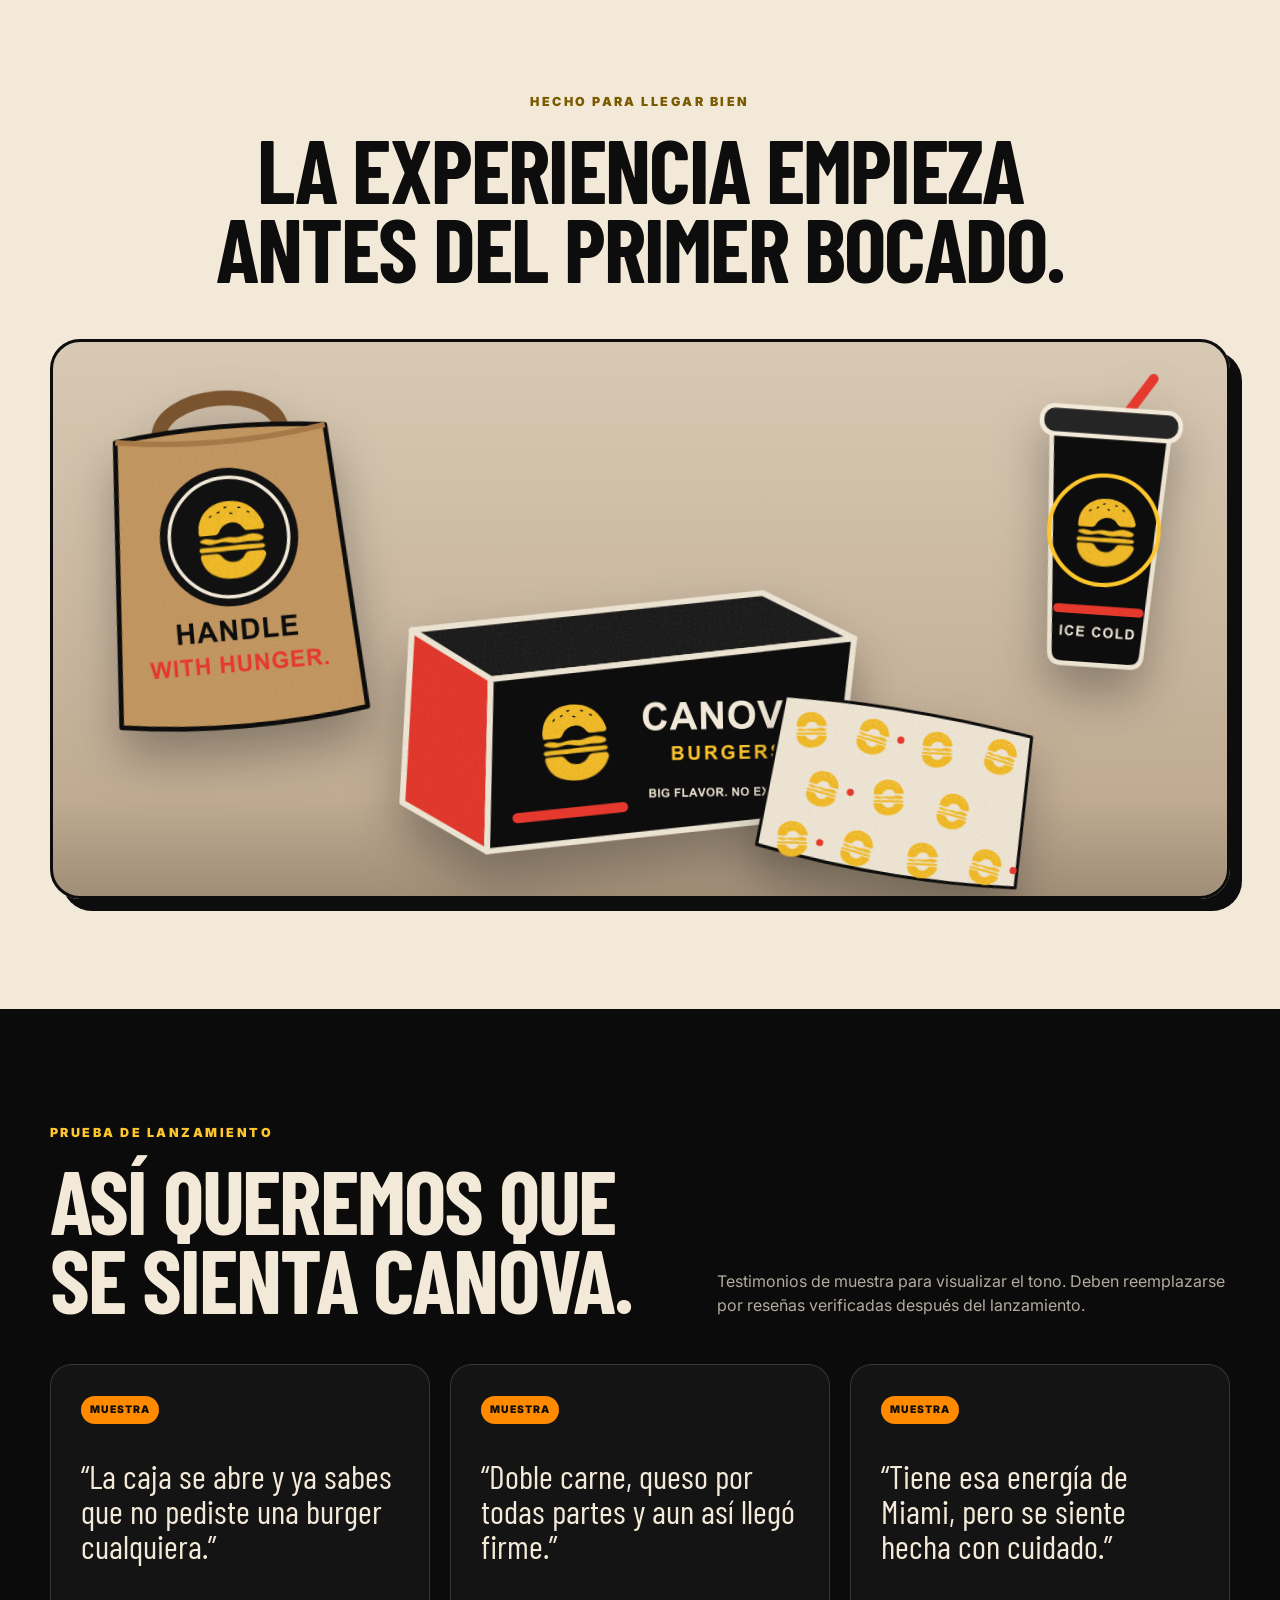
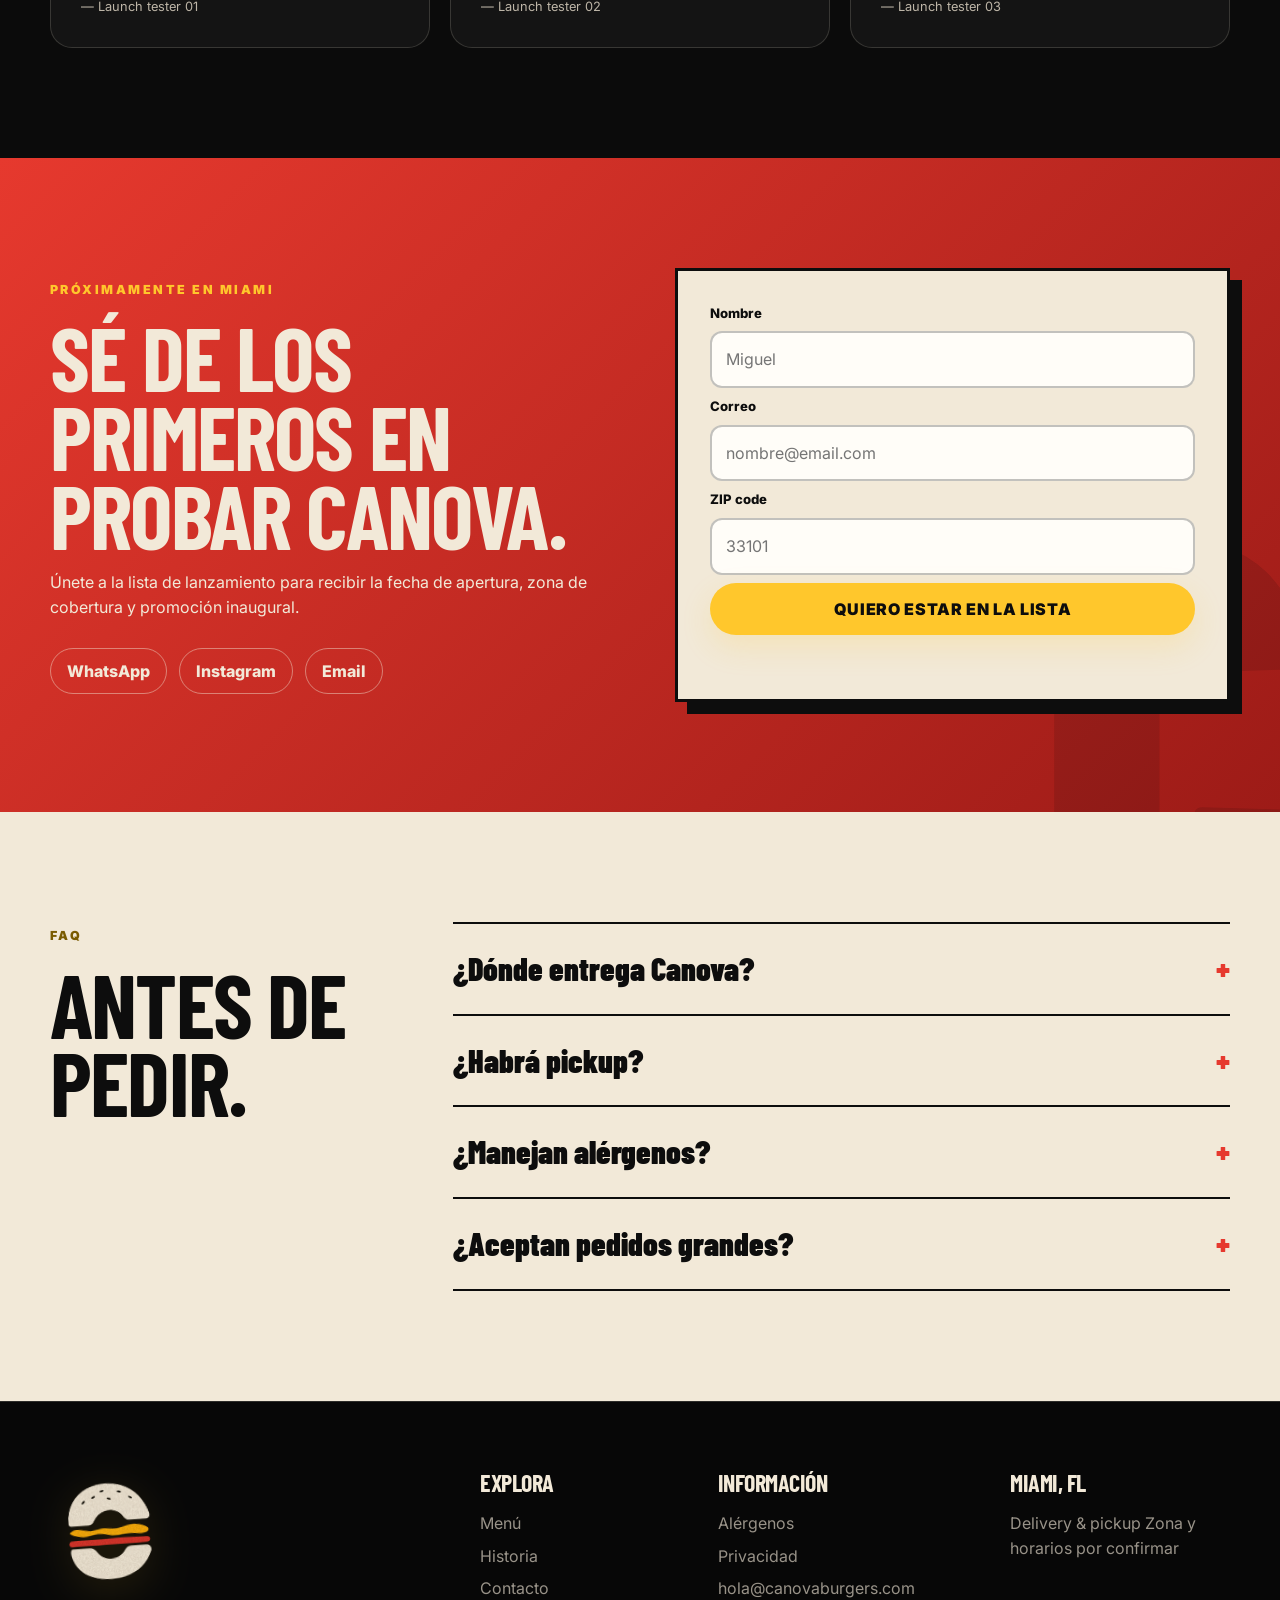
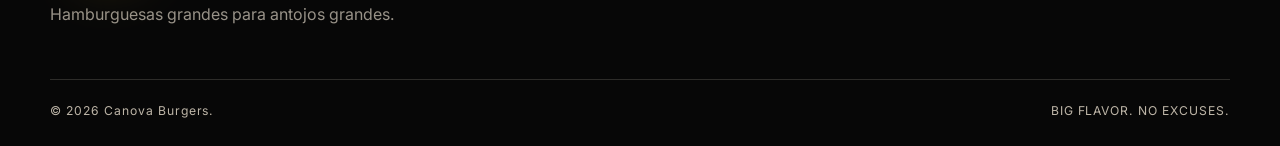
==== commit 64130f05: "Use standard brand logo variants" ====
--- a/website/index.html
+++ b/website/index.html
@@ -13,7 +13,7 @@
   <link rel="preconnect" href="https://fonts.googleapis.com" />
   <link rel="preconnect" href="https://fonts.gstatic.com" crossorigin />
   <link href="https://fonts.googleapis.com/css2?family=Barlow+Condensed:ital,wght@0,700;0,800;0,900;1,800&family=Inter:wght@400;500;600;700;800&display=swap" rel="stylesheet" />
-  <link rel="preload" href="assets/logo-horizontal-white-yellow.svg" as="image" type="image/svg+xml" />
+  <link rel="preload" href="assets/logo-horizontal.svg" as="image" type="image/svg+xml" />
   <link rel="icon" href="assets/favicon.svg" type="image/svg+xml" />
   <link rel="stylesheet" href="styles.css" />
   <title>Canova Burgers — Big Flavor. No Excuses.</title>
@@ -38,7 +38,7 @@
   <header class="site-header" id="top">
     <div class="container header-inner">
       <a class="brand-link" href="#top" aria-label="Canova Burgers, inicio">
-        <img class="brand-horizontal" src="assets/logo-horizontal-white-yellow.svg" alt="Canova Burgers" width="1800" height="600" fetchpriority="high" decoding="async" />
+        <img class="brand-horizontal" src="assets/logo-horizontal.svg" alt="Canova Burgers" width="1800" height="600" fetchpriority="high" decoding="async" />
       </a>
 
       <button class="nav-toggle" aria-controls="main-nav" aria-expanded="false" aria-label="Abrir menú">
@@ -109,7 +109,7 @@
             <span class="scribble scribble-one">DOUBLE SMASH</span>
             <span class="scribble scribble-two">SERIOUS CHEESE</span>
           </div>
-          <img class="seal seal-hero brand-seal" src="assets/seal-circular-white-yellow.svg" alt="Sello Canova Burgers" width="1000" height="1000" decoding="async" />
+          <img class="seal seal-hero brand-seal" src="assets/seal-circular.svg" alt="Sello Canova Burgers" width="1000" height="1000" decoding="async" />
         </div>
       </div>
       <div class="hero-marquee" aria-label="Beneficios de Canova">
@@ -211,7 +211,7 @@
           <div class="story-signature">C como carácter.<br>Burger por naturaleza.</div>
         </div>
         <div class="story-seal-wrap reveal">
-          <img class="story-logo-vertical" src="assets/logo-vertical-white-yellow.svg" alt="Canova Burgers, Miami" width="1351" height="1164" loading="lazy" decoding="async" />
+          <img class="story-logo-vertical" src="assets/logo-vertical.svg" alt="Canova Burgers, Miami" width="1351" height="1164" loading="lazy" decoding="async" />
         </div>
       </div>
     </section>
@@ -286,7 +286,7 @@
   <footer class="site-footer">
     <div class="container footer-grid">
       <div>
-        <img class="footer-logo footer-isotype" src="assets/isotipo-yellow.svg" alt="Canova Burgers" width="1200" height="1200" loading="lazy" decoding="async" />
+        <img class="footer-logo footer-isotype" src="assets/isotipo-c-burger.svg" alt="Canova Burgers" width="1200" height="1200" loading="lazy" decoding="async" />
         <p data-i18n="footerClaim">Hamburguesas grandes para antojos grandes.</p>
       </div>
       <div><h3 data-i18n="footerExplore">Explora</h3><a href="#menu" data-i18n="navMenu">Menú</a><a href="#story" data-i18n="navStory">Historia</a><a href="#contact" data-i18n="navContact">Contacto</a></div>
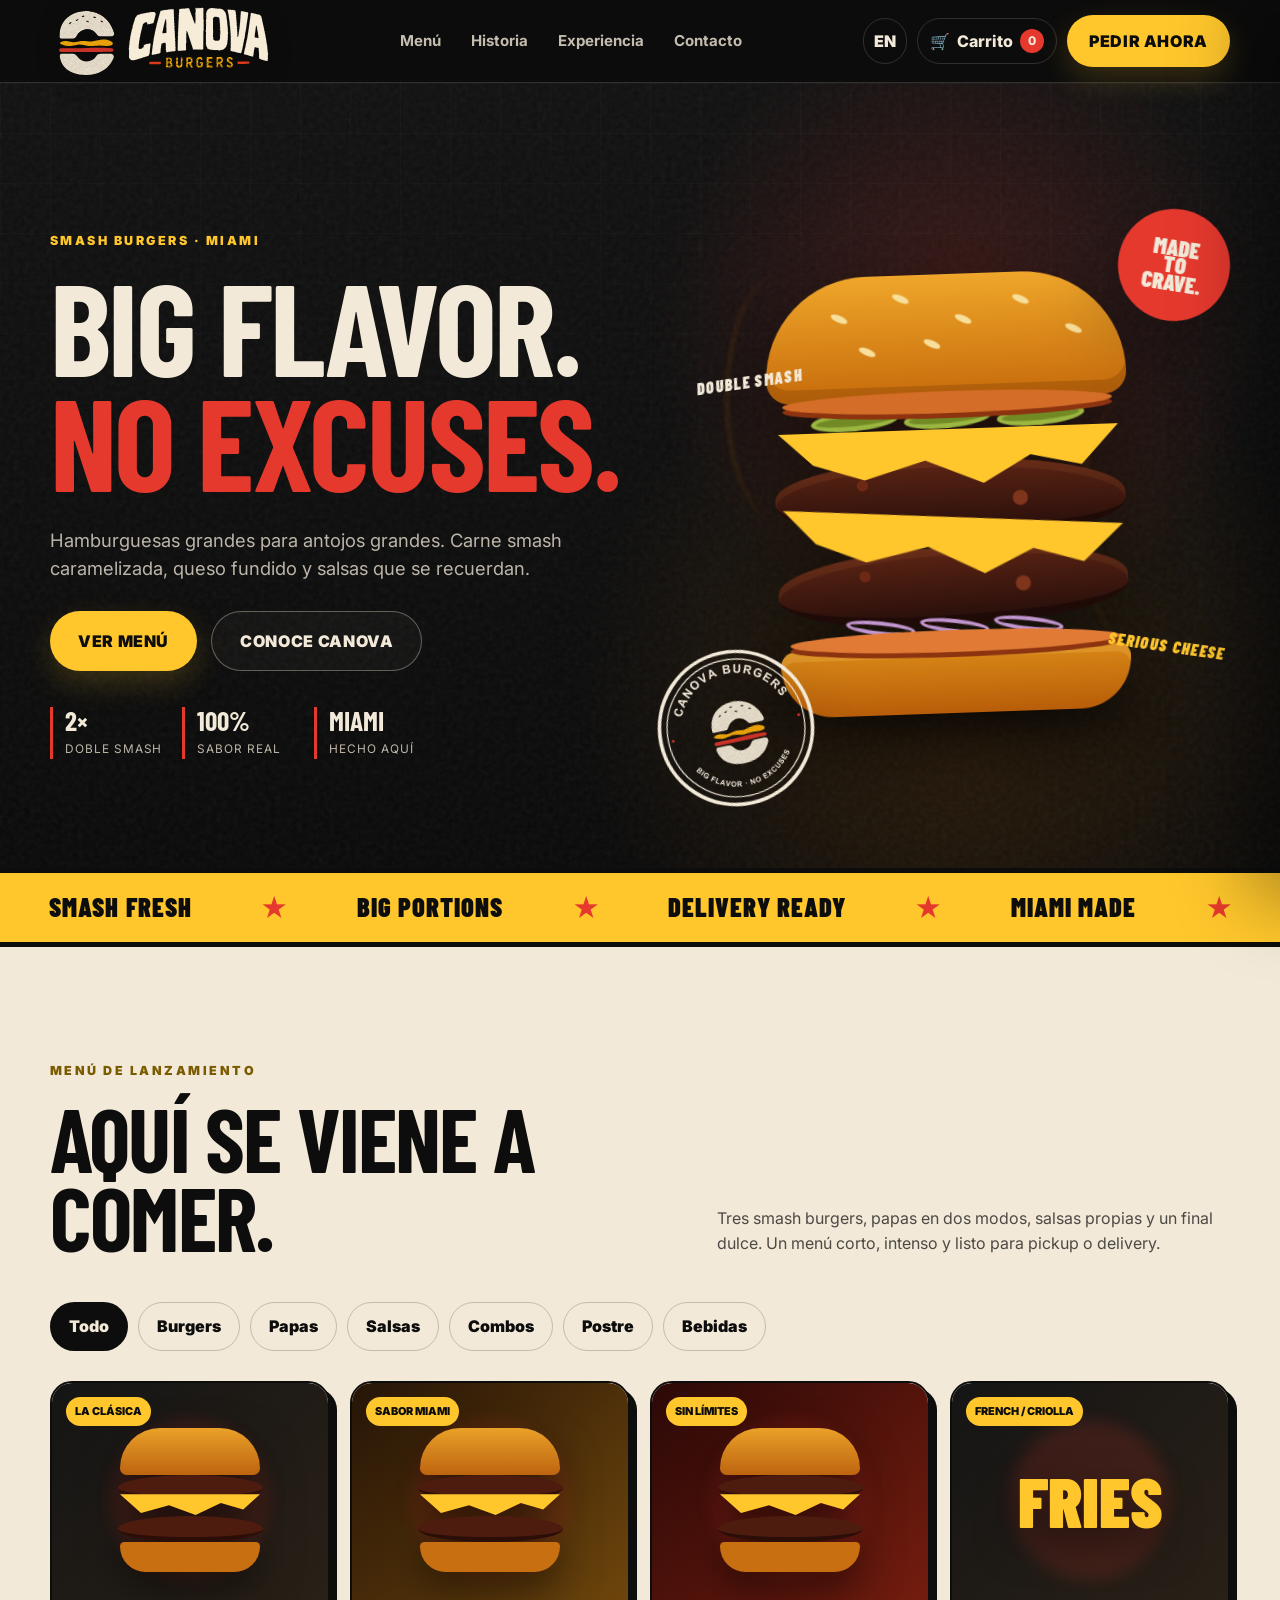
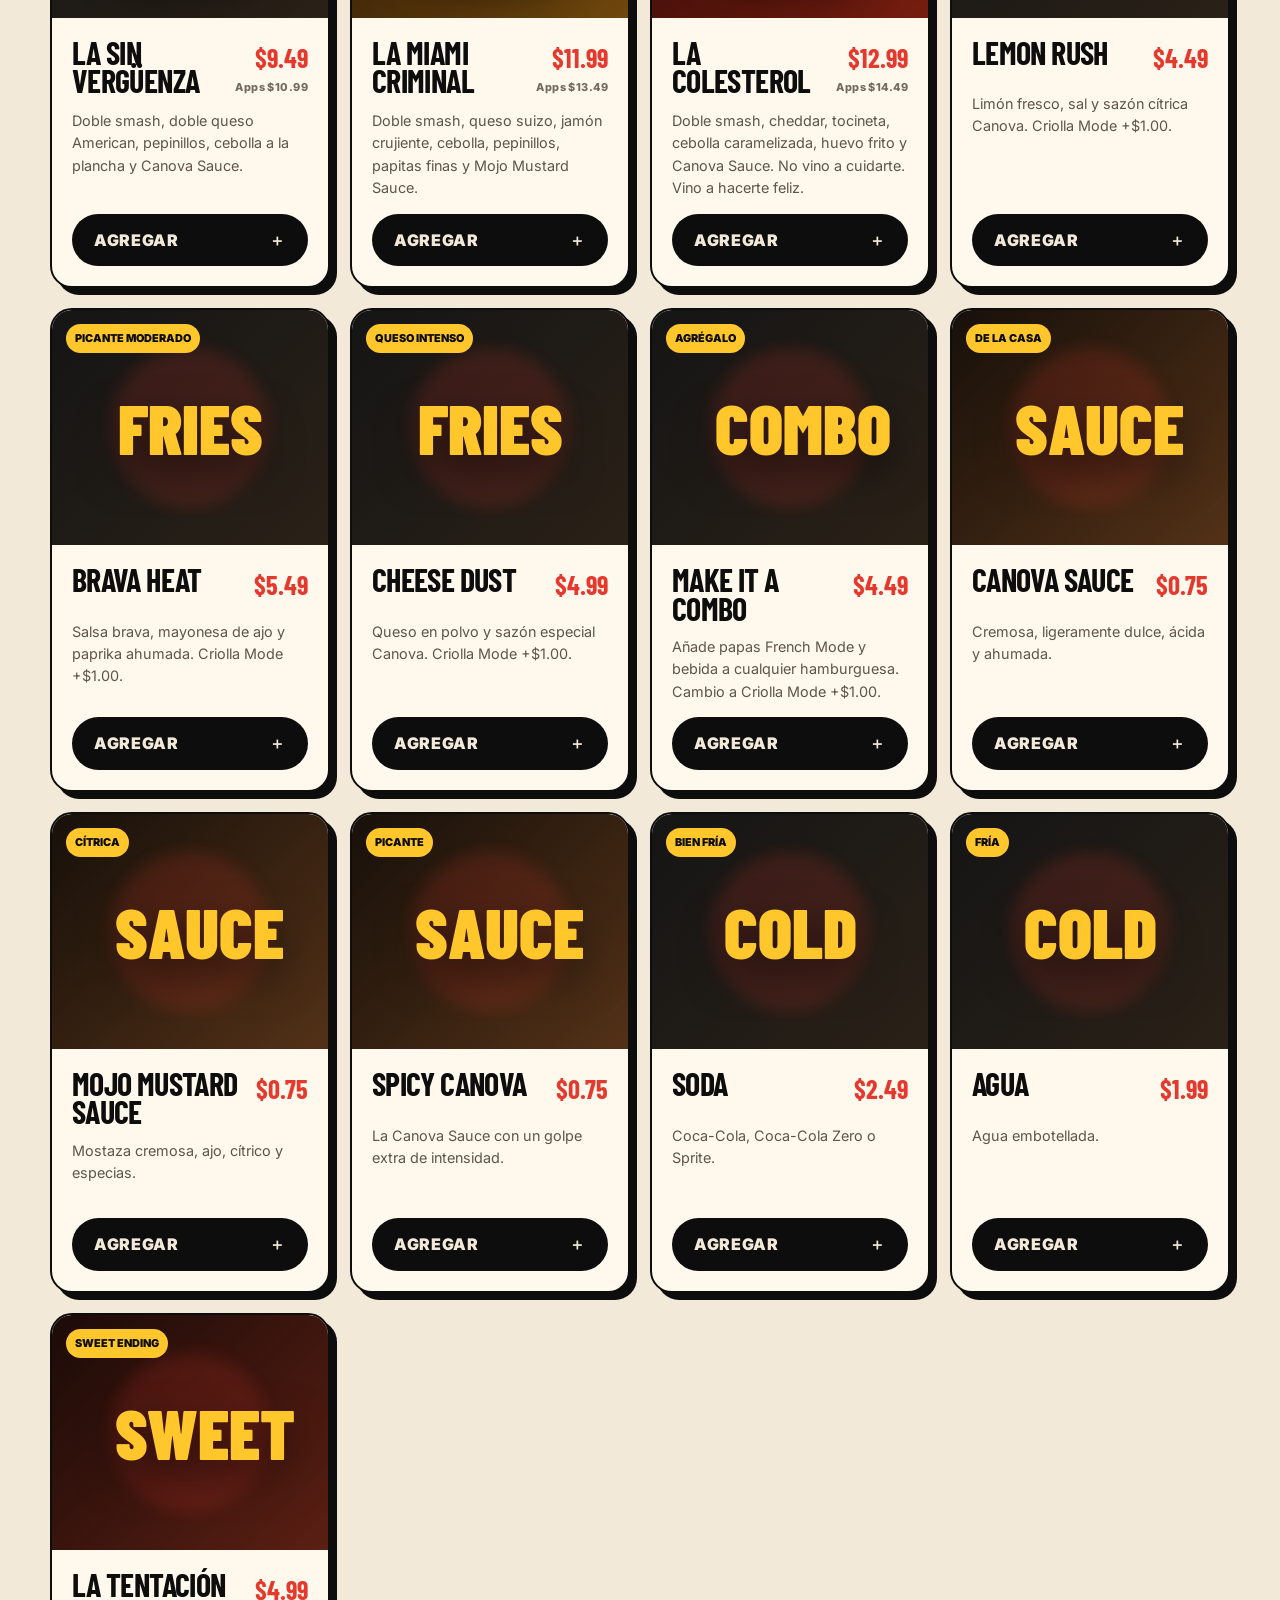
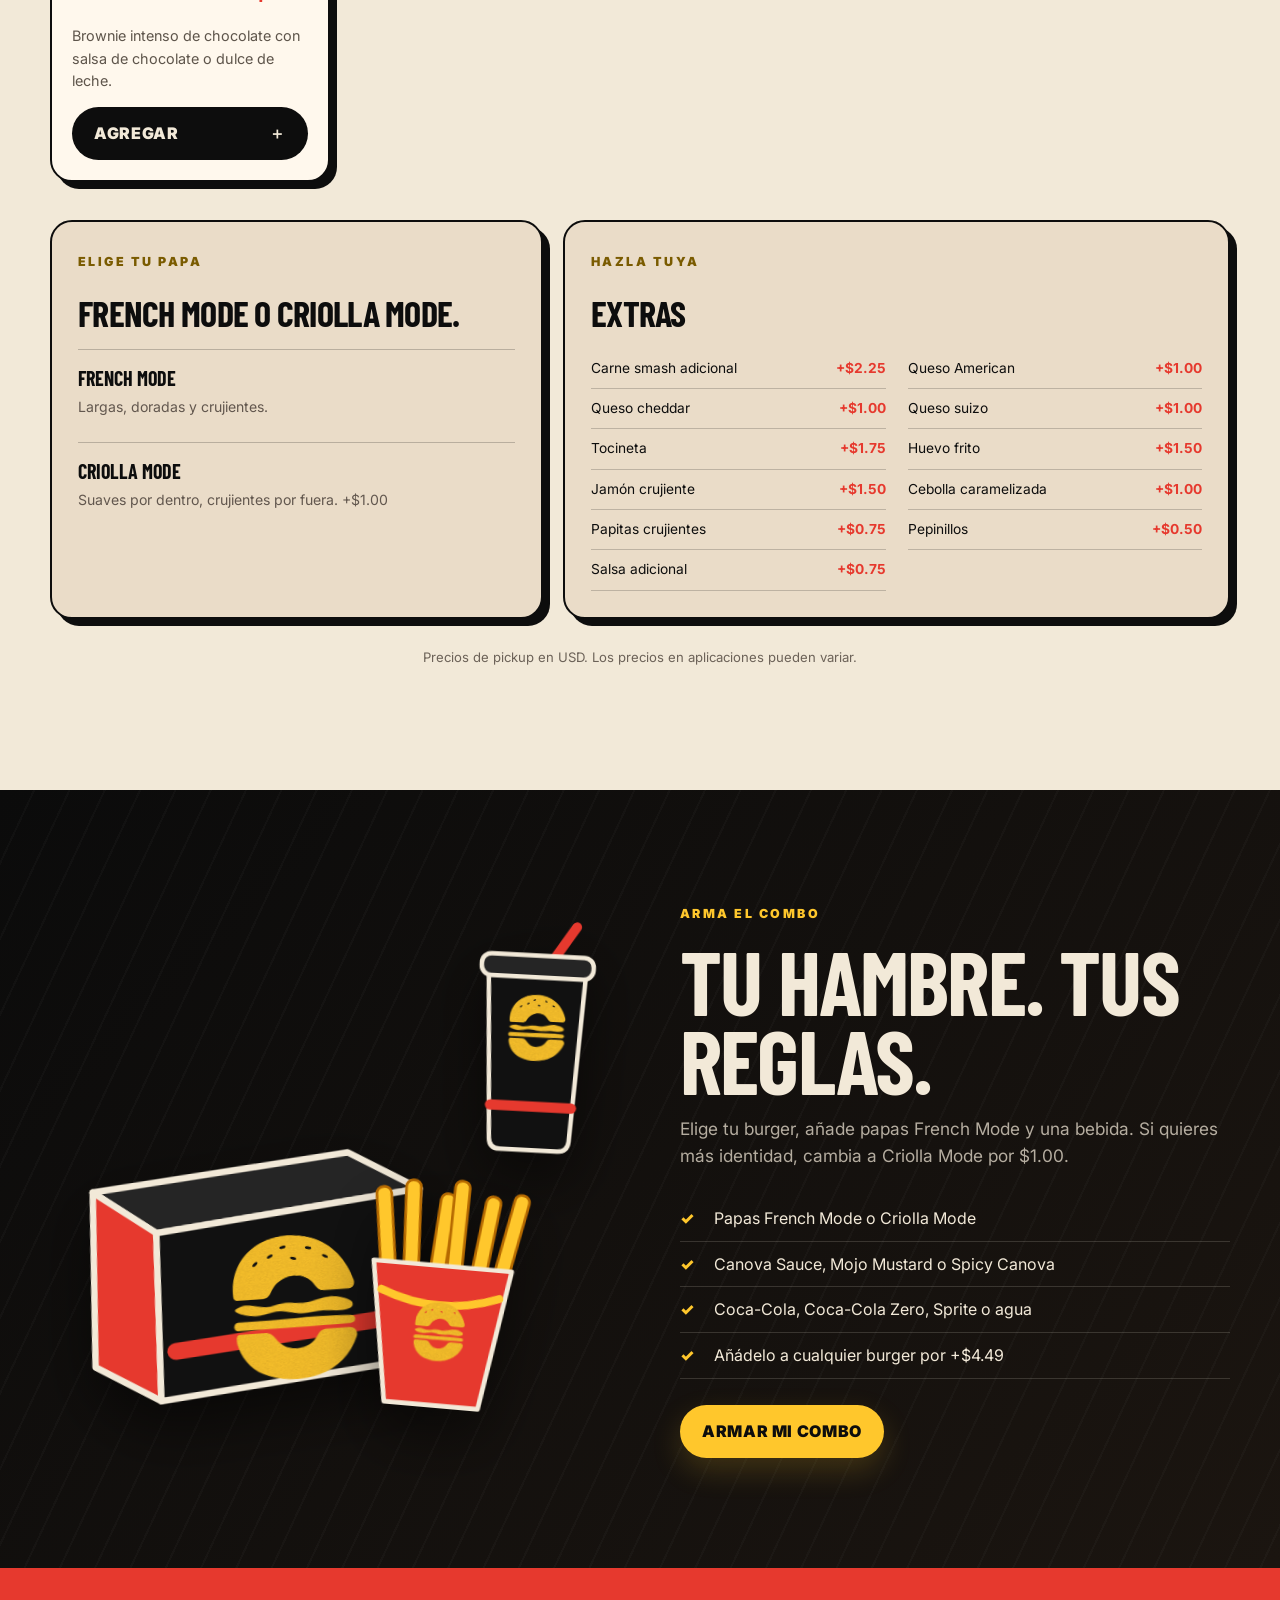
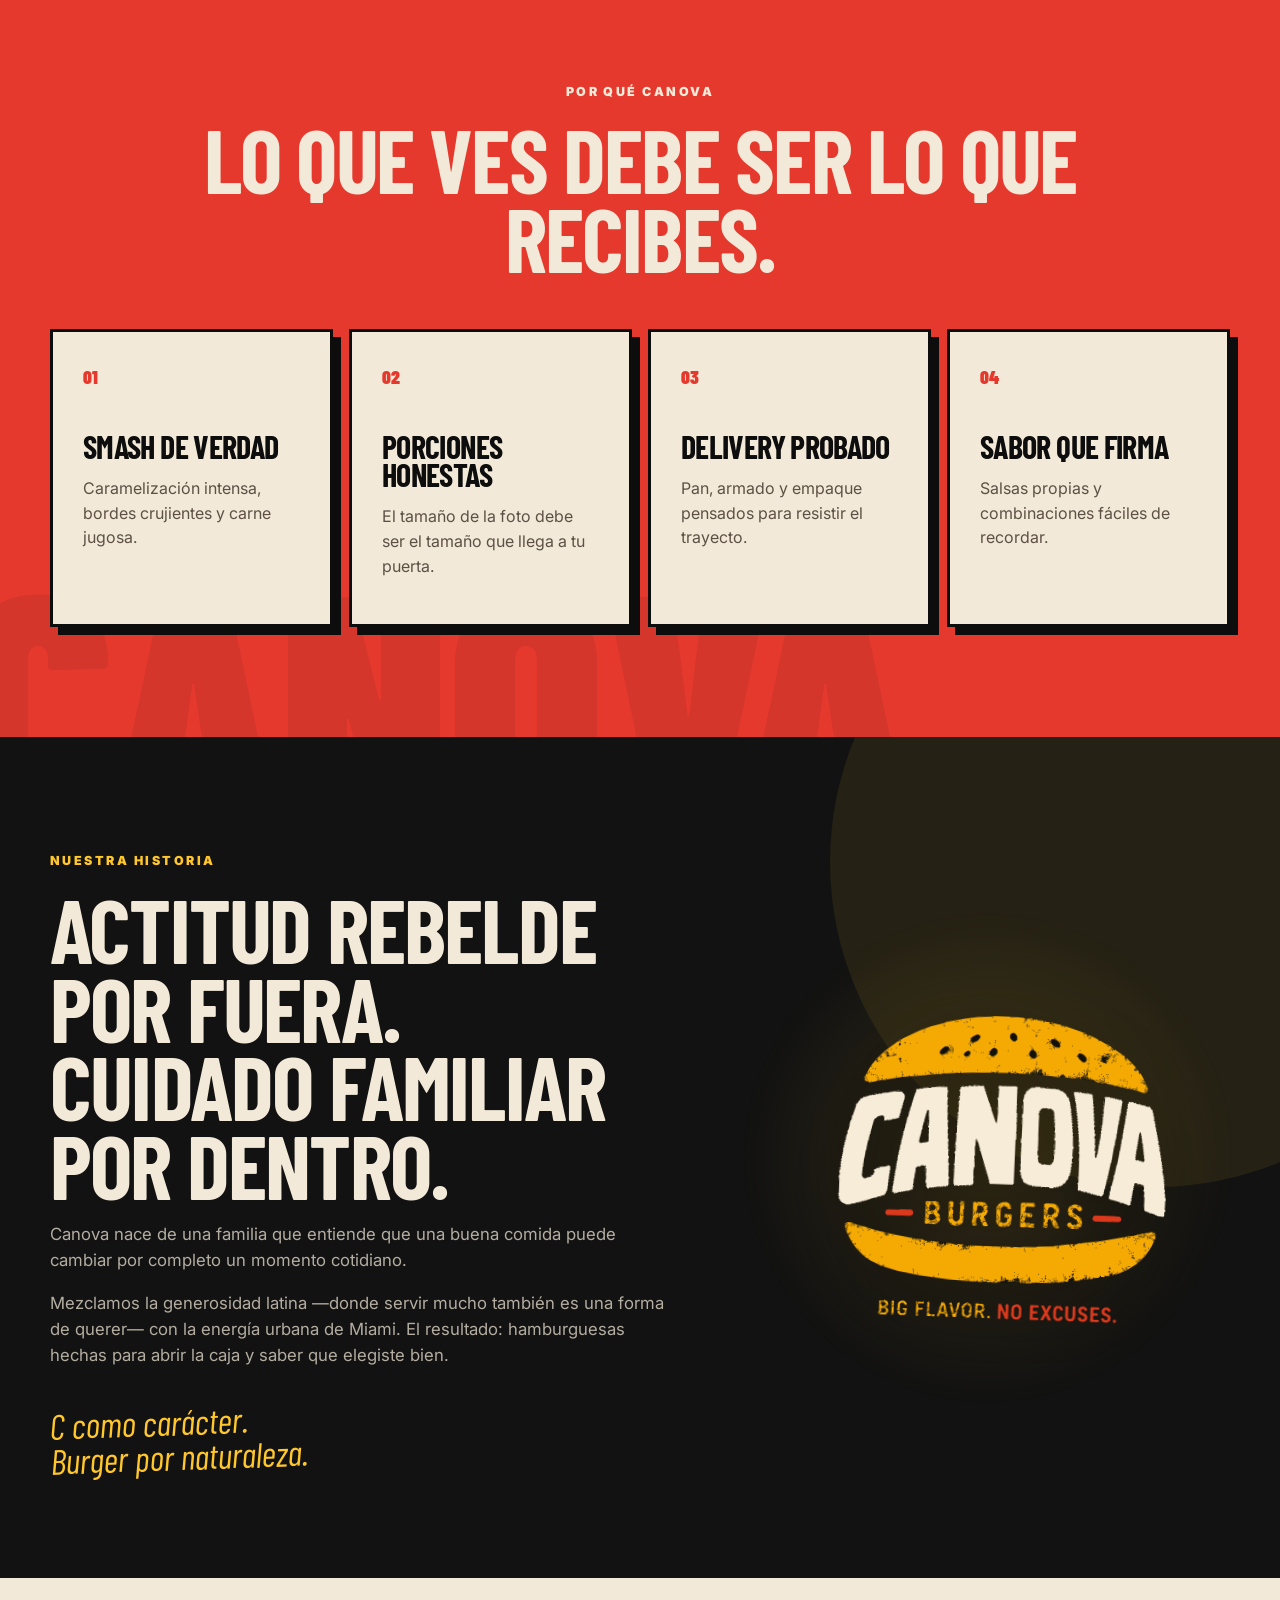
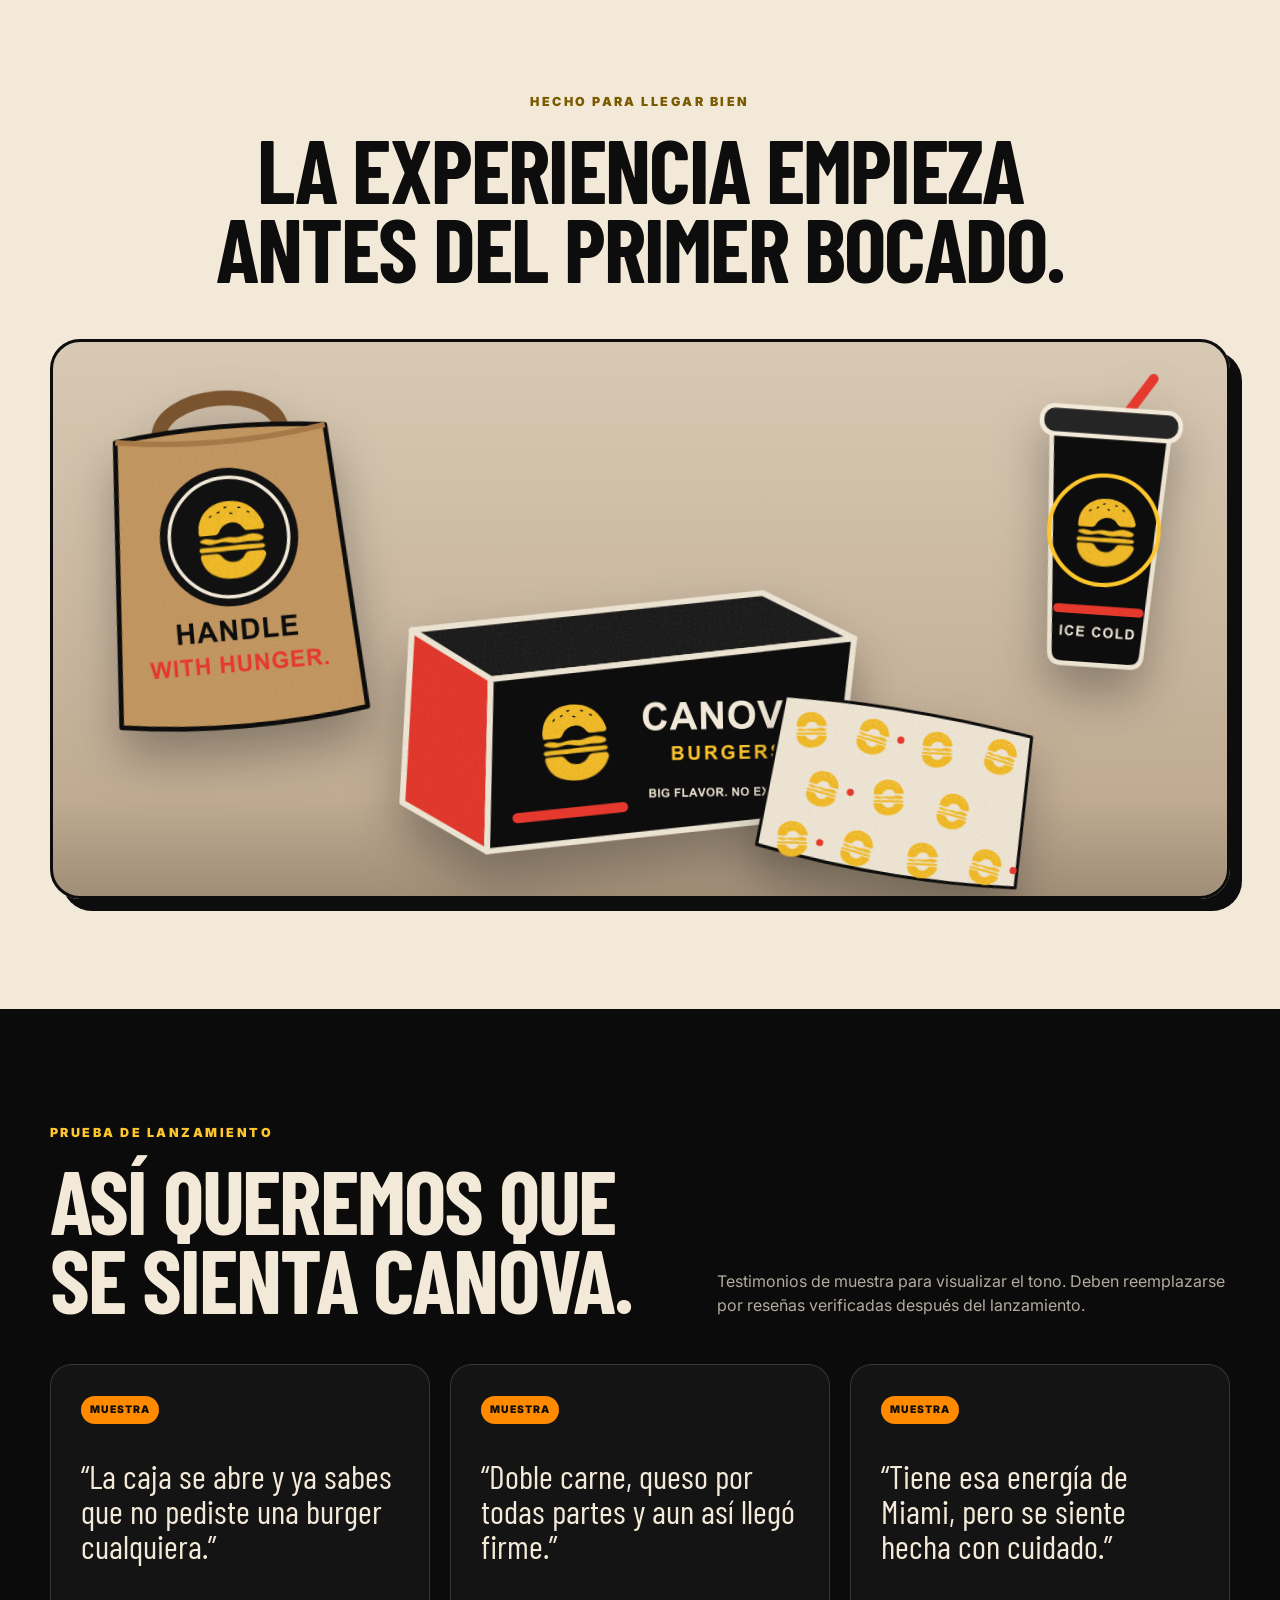
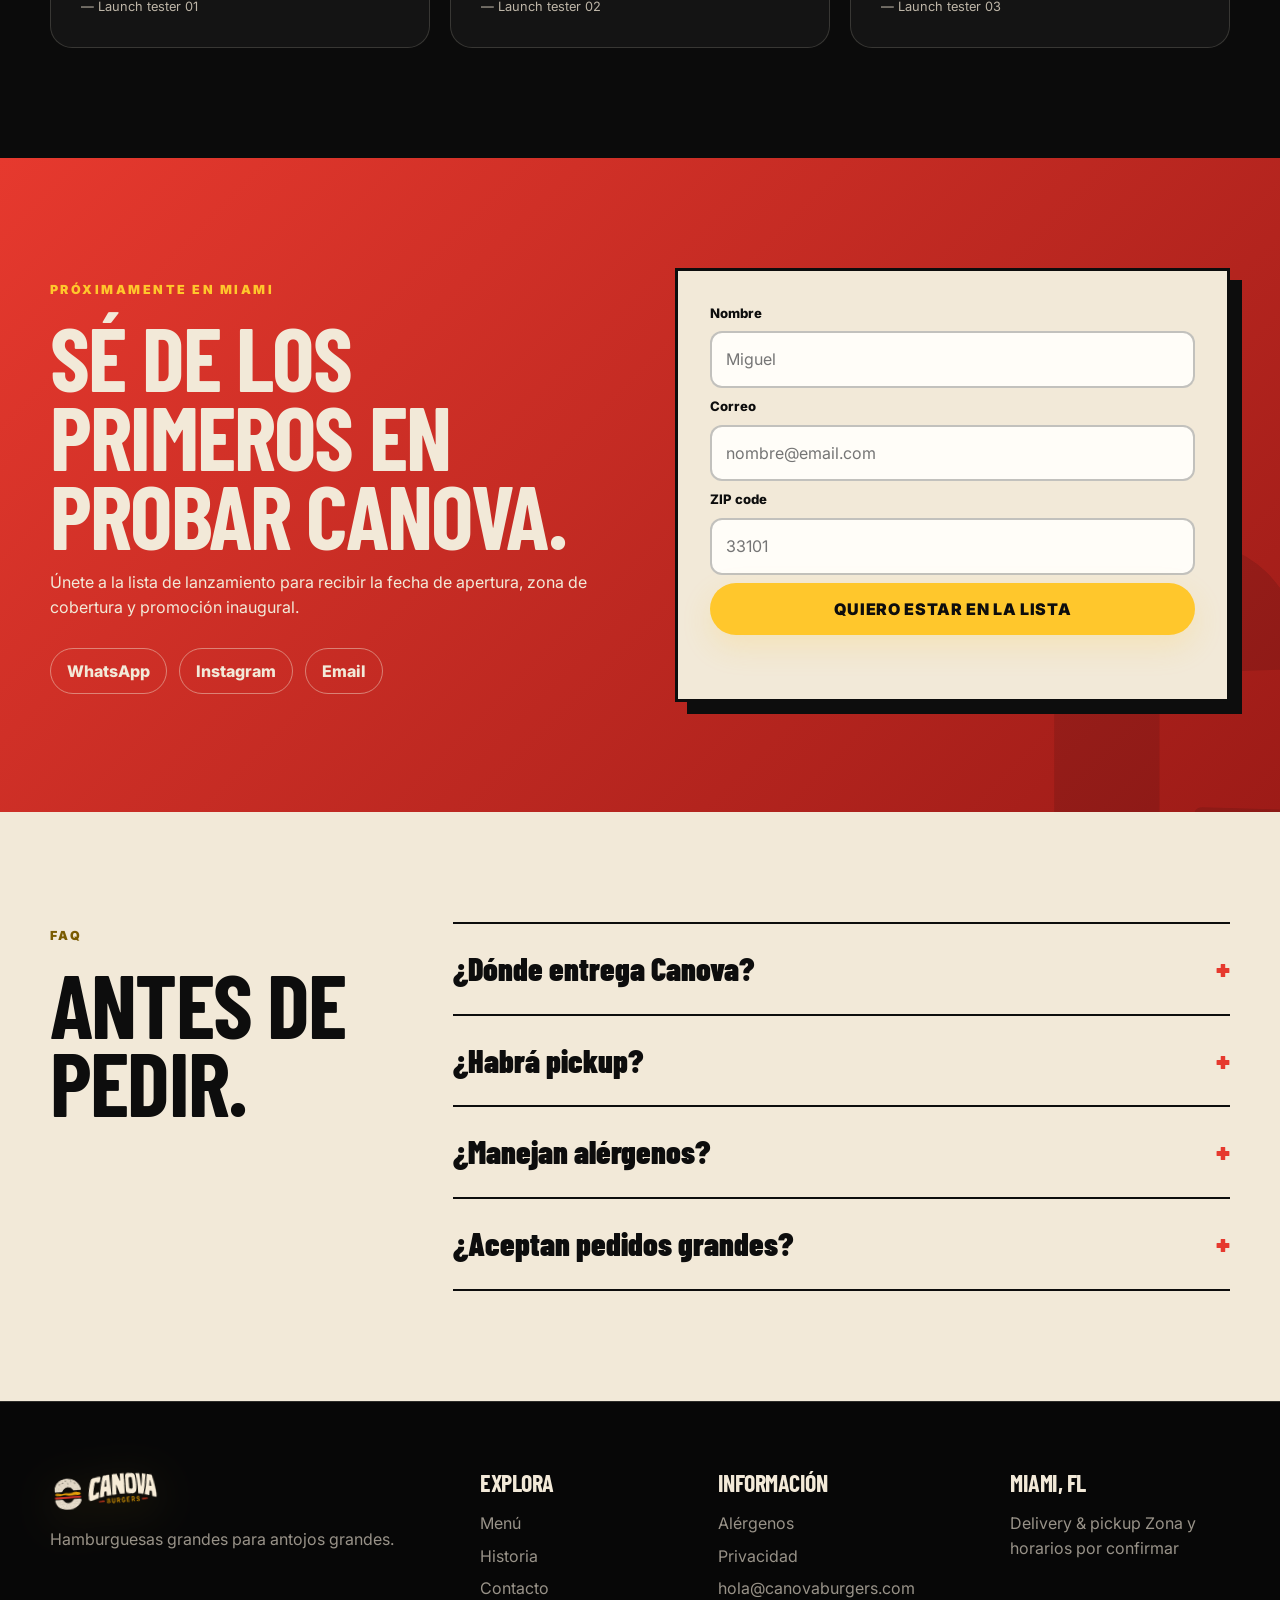
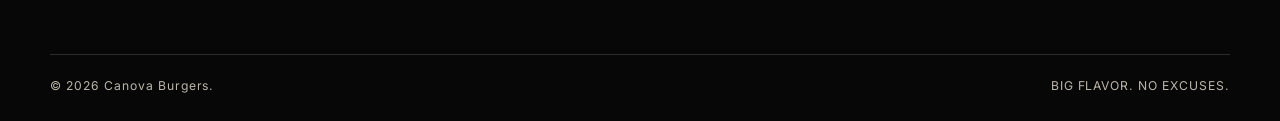
==== commit 214f5ecc: "Use normal logo in footer" ====
--- a/website/index.html
+++ b/website/index.html
@@ -12,9 +12,9 @@
   <meta name="twitter:card" content="summary_large_image" />
   <link rel="preconnect" href="https://fonts.googleapis.com" />
   <link rel="preconnect" href="https://fonts.gstatic.com" crossorigin />
-  <link href="https://fonts.googleapis.com/css2?family=Barlow+Condensed:ital,wght@0,700;0,800;0,900;1,800&family=Inter:wght@400;500;600;700;800&display=swap" rel="stylesheet" />
-  <link rel="preload" href="assets/logo-horizontal.svg" as="image" type="image/svg+xml" />
-  <link rel="icon" href="assets/favicon.svg" type="image/svg+xml" />
+  <link href="https://fonts.googleapis.com/css2?family=Barlow+Condensed:ital,wght@0,700;0,800;0,900;1,800&family=Inter:wght@400;500;600;700;800&display=swap" rel="stylesheet" />
+  <link rel="preload" href="assets/logo-horizontal.svg" as="image" type="image/svg+xml" />
+  <link rel="icon" href="assets/favicon.svg" type="image/svg+xml" />
   <link rel="stylesheet" href="styles.css" />
   <title>Canova Burgers — Big Flavor. No Excuses.</title>
   <script type="application/ld+json">
@@ -37,8 +37,8 @@
 
   <header class="site-header" id="top">
     <div class="container header-inner">
-      <a class="brand-link" href="#top" aria-label="Canova Burgers, inicio">
-        <img class="brand-horizontal" src="assets/logo-horizontal.svg" alt="Canova Burgers" width="1800" height="600" fetchpriority="high" decoding="async" />
+      <a class="brand-link" href="#top" aria-label="Canova Burgers, inicio">
+        <img class="brand-horizontal" src="assets/logo-horizontal.svg" alt="Canova Burgers" width="1800" height="600" fetchpriority="high" decoding="async" />
       </a>
 
       <button class="nav-toggle" aria-controls="main-nav" aria-expanded="false" aria-label="Abrir menú">
@@ -90,38 +90,38 @@
           <div class="heat heat-one"></div>
           <div class="heat heat-two"></div>
           <div class="hero-badge">MADE<br>TO<br>CRAVE.</div>
-          <div class="burger-stage">
-            <div class="burger-shadow"></div>
-            <div class="burger-float">
-              <div class="burger big-burger" aria-hidden="true">
-                <div class="burger-top sesame-heavy"><i></i><i></i><i></i><i></i><i></i><i></i><i></i></div>
-                <div class="sauce sauce-top"></div>
-                <div class="pickle-row"><span></span><span></span><span></span></div>
-                <div class="cheese-slice cheese-1"></div>
-                <div class="patty patty-1"></div>
-                <div class="cheese-slice cheese-2"></div>
-                <div class="patty patty-2"></div>
-                <div class="onion-row"><span></span><span></span><span></span></div>
-                <div class="sauce sauce-bottom"></div>
-                <div class="burger-bottom"></div>
-              </div>
-            </div>
+          <div class="burger-stage">
+            <div class="burger-shadow"></div>
+            <div class="burger-float">
+              <div class="burger big-burger" aria-hidden="true">
+                <div class="burger-top sesame-heavy"><i></i><i></i><i></i><i></i><i></i><i></i><i></i></div>
+                <div class="sauce sauce-top"></div>
+                <div class="pickle-row"><span></span><span></span><span></span></div>
+                <div class="cheese-slice cheese-1"></div>
+                <div class="patty patty-1"></div>
+                <div class="cheese-slice cheese-2"></div>
+                <div class="patty patty-2"></div>
+                <div class="onion-row"><span></span><span></span><span></span></div>
+                <div class="sauce sauce-bottom"></div>
+                <div class="burger-bottom"></div>
+              </div>
+            </div>
             <span class="scribble scribble-one">DOUBLE SMASH</span>
             <span class="scribble scribble-two">SERIOUS CHEESE</span>
           </div>
-          <img class="seal seal-hero brand-seal" src="assets/seal-circular.svg" alt="Sello Canova Burgers" width="1000" height="1000" decoding="async" />
-        </div>
-      </div>
-      <div class="hero-marquee" aria-label="Beneficios de Canova">
-        <div class="marquee-track">
-          <div class="marquee-group">
-            <span>SMASH FRESH</span><i>★</i><span>BIG PORTIONS</span><i>★</i><span>DELIVERY READY</span><i>★</i><span>MIAMI MADE</span><i>★</i>
-          </div>
-          <div class="marquee-group" aria-hidden="true">
-            <span>SMASH FRESH</span><i>★</i><span>BIG PORTIONS</span><i>★</i><span>DELIVERY READY</span><i>★</i><span>MIAMI MADE</span><i>★</i>
-          </div>
-        </div>
-      </div>
+          <img class="seal seal-hero brand-seal" src="assets/seal-circular.svg" alt="Sello Canova Burgers" width="1000" height="1000" decoding="async" />
+        </div>
+      </div>
+      <div class="hero-marquee" aria-label="Beneficios de Canova">
+        <div class="marquee-track">
+          <div class="marquee-group">
+            <span>SMASH FRESH</span><i>★</i><span>BIG PORTIONS</span><i>★</i><span>DELIVERY READY</span><i>★</i><span>MIAMI MADE</span><i>★</i>
+          </div>
+          <div class="marquee-group" aria-hidden="true">
+            <span>SMASH FRESH</span><i>★</i><span>BIG PORTIONS</span><i>★</i><span>DELIVERY READY</span><i>★</i><span>MIAMI MADE</span><i>★</i>
+          </div>
+        </div>
+      </div>
     </section>
 
     <section class="section section-cream menu-section" id="menu" aria-labelledby="menu-title">
@@ -137,40 +137,40 @@
         <div class="menu-tabs" role="tablist" aria-label="Categorías de menú">
           <button class="menu-tab active" role="tab" aria-selected="true" data-filter="all" data-i18n="filterAll">Todo</button>
           <button class="menu-tab" role="tab" aria-selected="false" data-filter="burgers" data-i18n="filterBurgers">Burgers</button>
-          <button class="menu-tab" role="tab" aria-selected="false" data-filter="sides" data-i18n="filterSides">Papas</button>
-          <button class="menu-tab" role="tab" aria-selected="false" data-filter="sauces" data-i18n="filterSauces">Salsas</button>
-          <button class="menu-tab" role="tab" aria-selected="false" data-filter="combos" data-i18n="filterCombos">Combos</button>
-          <button class="menu-tab" role="tab" aria-selected="false" data-filter="desserts" data-i18n="filterDesserts">Postre</button>
-          <button class="menu-tab" role="tab" aria-selected="false" data-filter="drinks" data-i18n="filterDrinks">Bebidas</button>
-        </div>
-
-        <div class="menu-grid" id="menuGrid" aria-live="polite"></div>
-        <div class="menu-options-grid reveal">
-          <article class="menu-option-card">
-            <span class="eyebrow dark" data-i18n="potatoEyebrow">ELIGE TU PAPA</span>
-            <h3 data-i18n="potatoTitle">French Mode o Criolla Mode.</h3>
-            <div class="mode-list">
-              <div><strong>FRENCH MODE</strong><span data-i18n="frenchModeText">Largas, doradas y crujientes.</span></div>
-              <div><strong>CRIOLLA MODE</strong><span data-i18n="criollaModeText">Suaves por dentro, crujientes por fuera. +$1.00</span></div>
-            </div>
-          </article>
-          <article class="menu-option-card">
-            <span class="eyebrow dark" data-i18n="extrasEyebrow">HAZLA TUYA</span>
-            <h3 data-i18n="extrasTitle">Extras</h3>
-            <div class="extras-list" id="extrasGrid"></div>
-          </article>
-        </div>
-        <p class="price-note" data-i18n="priceNote">Precios de pickup en USD. Los precios en aplicaciones pueden variar.</p>
+          <button class="menu-tab" role="tab" aria-selected="false" data-filter="sides" data-i18n="filterSides">Papas</button>
+          <button class="menu-tab" role="tab" aria-selected="false" data-filter="sauces" data-i18n="filterSauces">Salsas</button>
+          <button class="menu-tab" role="tab" aria-selected="false" data-filter="combos" data-i18n="filterCombos">Combos</button>
+          <button class="menu-tab" role="tab" aria-selected="false" data-filter="desserts" data-i18n="filterDesserts">Postre</button>
+          <button class="menu-tab" role="tab" aria-selected="false" data-filter="drinks" data-i18n="filterDrinks">Bebidas</button>
+        </div>
+
+        <div class="menu-grid" id="menuGrid" aria-live="polite"></div>
+        <div class="menu-options-grid reveal">
+          <article class="menu-option-card">
+            <span class="eyebrow dark" data-i18n="potatoEyebrow">ELIGE TU PAPA</span>
+            <h3 data-i18n="potatoTitle">French Mode o Criolla Mode.</h3>
+            <div class="mode-list">
+              <div><strong>FRENCH MODE</strong><span data-i18n="frenchModeText">Largas, doradas y crujientes.</span></div>
+              <div><strong>CRIOLLA MODE</strong><span data-i18n="criollaModeText">Suaves por dentro, crujientes por fuera. +$1.00</span></div>
+            </div>
+          </article>
+          <article class="menu-option-card">
+            <span class="eyebrow dark" data-i18n="extrasEyebrow">HAZLA TUYA</span>
+            <h3 data-i18n="extrasTitle">Extras</h3>
+            <div class="extras-list" id="extrasGrid"></div>
+          </article>
+        </div>
+        <p class="price-note" data-i18n="priceNote">Precios de pickup en USD. Los precios en aplicaciones pueden variar.</p>
       </div>
     </section>
 
     <section class="section combo-section" id="experience">
       <div class="container combo-grid">
-        <div class="combo-visual reveal">
-          <img class="combo-asset combo-box-art" src="assets/icon-combo-box.svg" alt="" width="440" height="330" decoding="async" aria-hidden="true" />
-          <img class="combo-asset fries-art" src="assets/icon-fries.svg" alt="" width="250" height="360" decoding="async" aria-hidden="true" />
-          <img class="combo-asset drink-art" src="assets/icon-drink.svg" alt="" width="230" height="370" decoding="async" aria-hidden="true" />
-        </div>
+        <div class="combo-visual reveal">
+          <img class="combo-asset combo-box-art" src="assets/icon-combo-box.svg" alt="" width="440" height="330" decoding="async" aria-hidden="true" />
+          <img class="combo-asset fries-art" src="assets/icon-fries.svg" alt="" width="250" height="360" decoding="async" aria-hidden="true" />
+          <img class="combo-asset drink-art" src="assets/icon-drink.svg" alt="" width="230" height="370" decoding="async" aria-hidden="true" />
+        </div>
         <div class="combo-copy-block reveal">
           <span class="eyebrow" data-i18n="comboEyebrow">ARMA EL COMBO</span>
           <h2 data-i18n="comboTitle">Tu hambre. Tus reglas.</h2>
@@ -209,25 +209,25 @@
           <p data-i18n="storyP1">Canova nace de una familia que entiende que una buena comida puede cambiar por completo un momento cotidiano.</p>
           <p data-i18n="storyP2">Mezclamos la generosidad latina —donde servir mucho también es una forma de querer— con la energía urbana de Miami. El resultado: hamburguesas hechas para abrir la caja y saber que elegiste bien.</p>
           <div class="story-signature">C como carácter.<br>Burger por naturaleza.</div>
-        </div>
-        <div class="story-seal-wrap reveal">
-          <img class="story-logo-vertical" src="assets/logo-vertical.svg" alt="Canova Burgers, Miami" width="1351" height="1164" loading="lazy" decoding="async" />
-        </div>
-      </div>
-    </section>
-
-    <section class="section section-cream packaging-section" id="packaging">
+        </div>
+        <div class="story-seal-wrap reveal">
+          <img class="story-logo-vertical" src="assets/logo-vertical.svg" alt="Canova Burgers, Miami" width="1351" height="1164" loading="lazy" decoding="async" />
+        </div>
+      </div>
+    </section>
+
+    <section class="section section-cream packaging-section" id="packaging">
       <div class="container">
         <div class="section-heading center reveal">
           <span class="eyebrow dark" data-i18n="packEyebrow">HECHO PARA LLEGAR BIEN</span>
           <h2 data-i18n="packTitle">La experiencia empieza antes del primer bocado.</h2>
-        </div>
-        <div class="packaging-stage reveal" aria-label="Mockups de empaque Canova">
-          <img class="packaging-asset pack-bag-art" src="assets/pack-bag.svg" alt="Bolsa kraft Canova con sello amarillo">
-          <img class="packaging-asset pack-box-art" src="assets/pack-box.svg" alt="Caja negra de hamburguesa Canova">
-          <img class="packaging-asset pack-cup-art" src="assets/pack-cup.svg" alt="Vaso negro Canova con isotipo amarillo">
-          <img class="packaging-asset wrap-paper-art" src="assets/wrap-paper.svg" alt="" aria-hidden="true">
-        </div>
+        </div>
+        <div class="packaging-stage reveal" aria-label="Mockups de empaque Canova">
+          <img class="packaging-asset pack-bag-art" src="assets/pack-bag.svg" alt="Bolsa kraft Canova con sello amarillo">
+          <img class="packaging-asset pack-box-art" src="assets/pack-box.svg" alt="Caja negra de hamburguesa Canova">
+          <img class="packaging-asset pack-cup-art" src="assets/pack-cup.svg" alt="Vaso negro Canova con isotipo amarillo">
+          <img class="packaging-asset wrap-paper-art" src="assets/wrap-paper.svg" alt="" aria-hidden="true">
+        </div>
       </div>
     </section>
 
@@ -285,9 +285,9 @@
 
   <footer class="site-footer">
     <div class="container footer-grid">
-      <div>
-        <img class="footer-logo footer-isotype" src="assets/isotipo-c-burger.svg" alt="Canova Burgers" width="1200" height="1200" loading="lazy" decoding="async" />
-        <p data-i18n="footerClaim">Hamburguesas grandes para antojos grandes.</p>
+      <div>
+        <img class="footer-logo footer-isotype" src="assets/logo-horizontal.svg" alt="Canova Burgers" width="1200" height="1200" loading="lazy" decoding="async" />
+        <p data-i18n="footerClaim">Hamburguesas grandes para antojos grandes.</p>
       </div>
       <div><h3 data-i18n="footerExplore">Explora</h3><a href="#menu" data-i18n="navMenu">Menú</a><a href="#story" data-i18n="navStory">Historia</a><a href="#contact" data-i18n="navContact">Contacto</a></div>
       <div><h3 data-i18n="footerInfo">Información</h3><a href="#faq" data-i18n="allergens">Alérgenos</a><a href="privacy.html" data-i18n="privacy">Privacidad</a><a href="mailto:hola@canovaburgers.com">hola@canovaburgers.com</a></div>
@@ -317,7 +317,7 @@
   <template id="productTemplate">
     <article class="product-card reveal">
       <div class="product-art"><span class="product-tag"></span><div class="mini-burger"><div class="mb-top"></div><div class="mb-fill one"></div><div class="mb-cheese"></div><div class="mb-fill two"></div><div class="mb-bottom"></div></div></div>
-      <div class="product-info"><div class="product-title-row"><h3></h3><div class="product-price-wrap"><strong class="product-price"></strong><small class="product-app-price"></small></div></div><p class="product-description"></p><button class="button button-dark add-product" type="button"><span data-i18n="add">Agregar</span><b>＋</b></button></div>
+      <div class="product-info"><div class="product-title-row"><h3></h3><div class="product-price-wrap"><strong class="product-price"></strong><small class="product-app-price"></small></div></div><p class="product-description"></p><button class="button button-dark add-product" type="button"><span data-i18n="add">Agregar</span><b>＋</b></button></div>
     </article>
   </template>
 
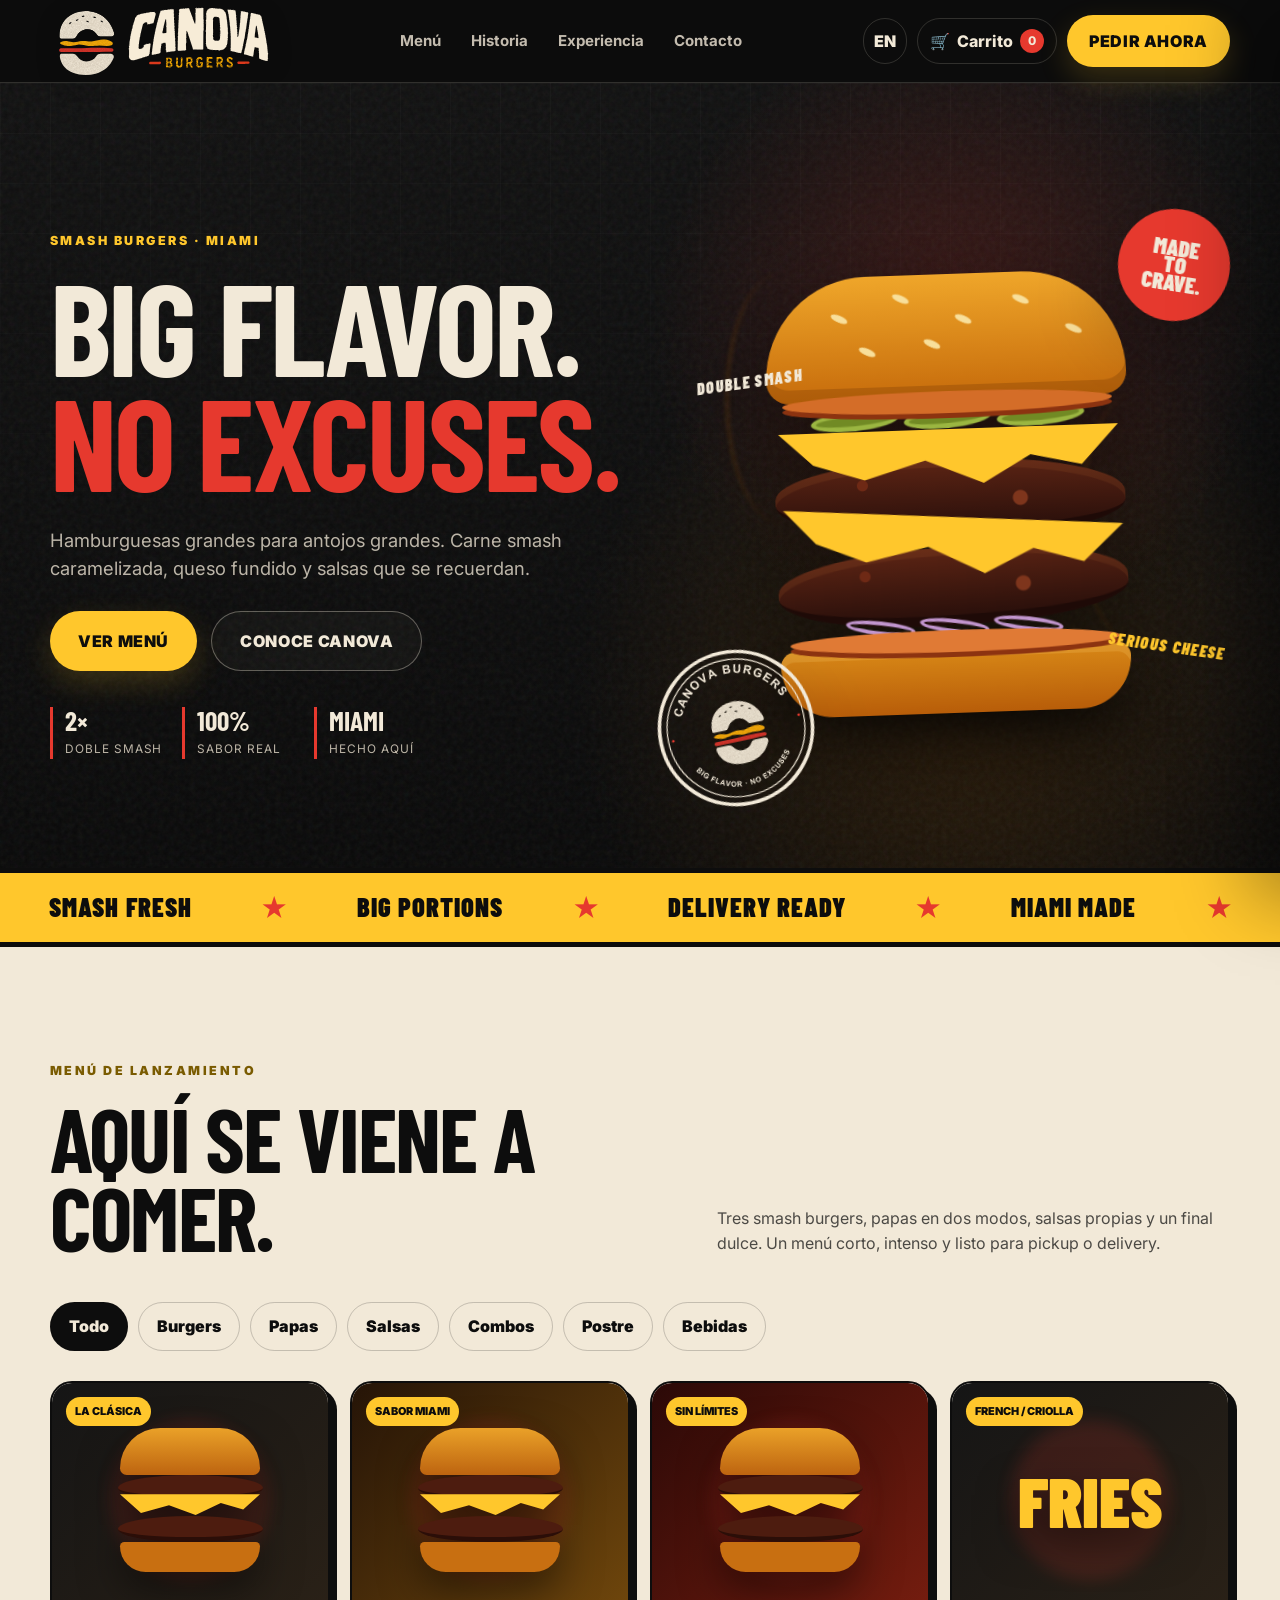
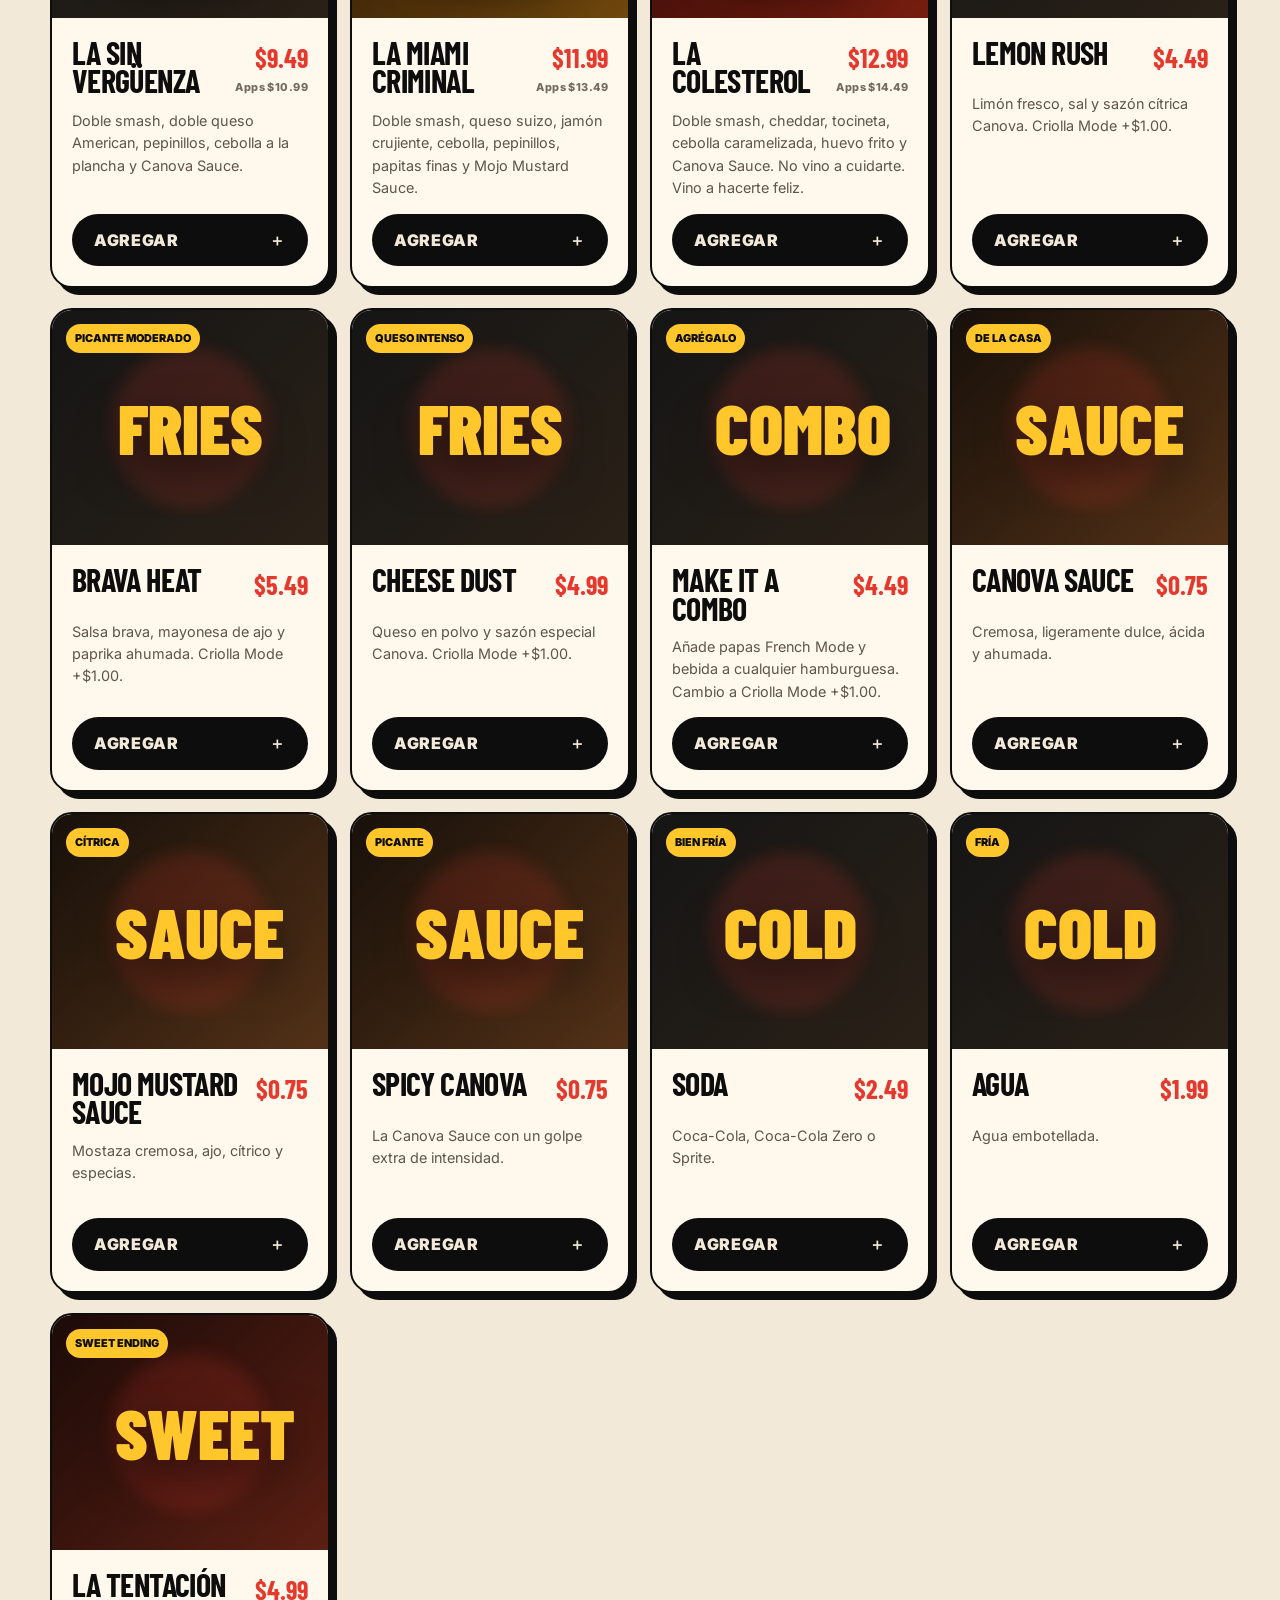
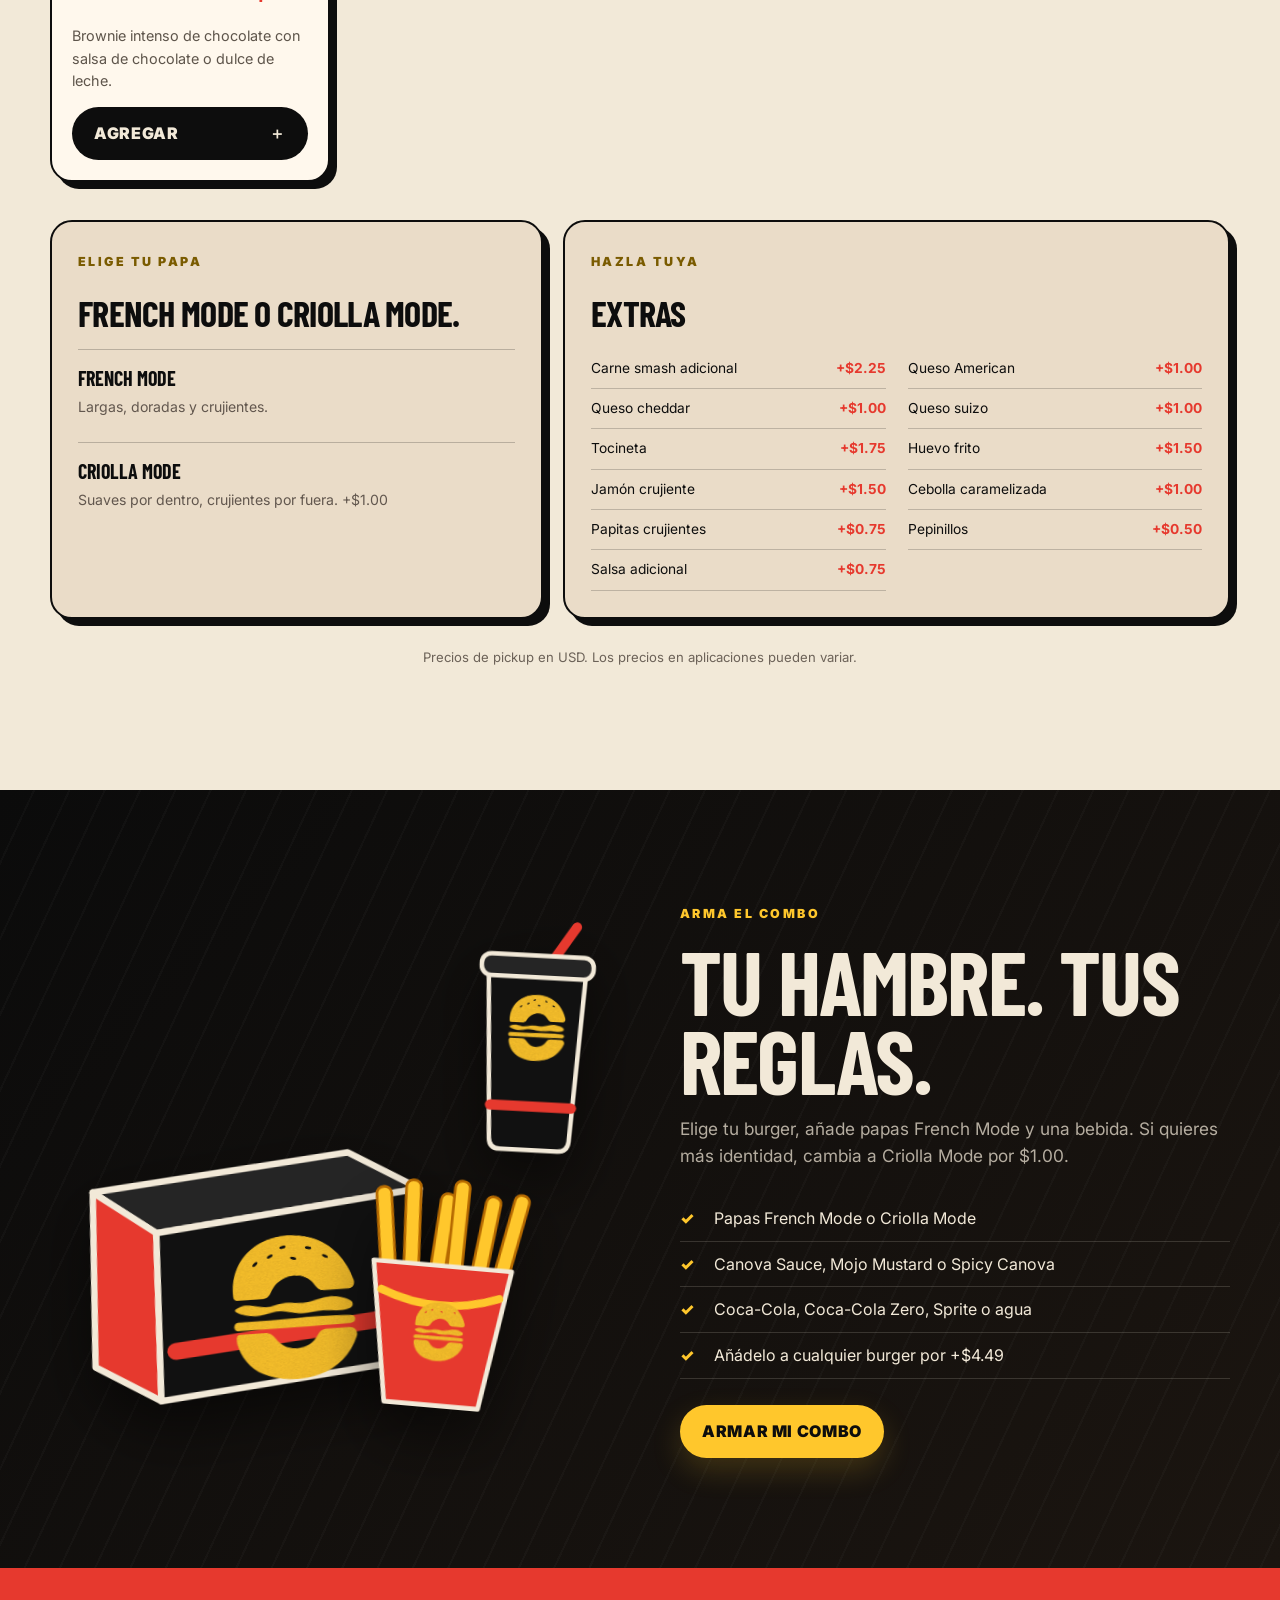
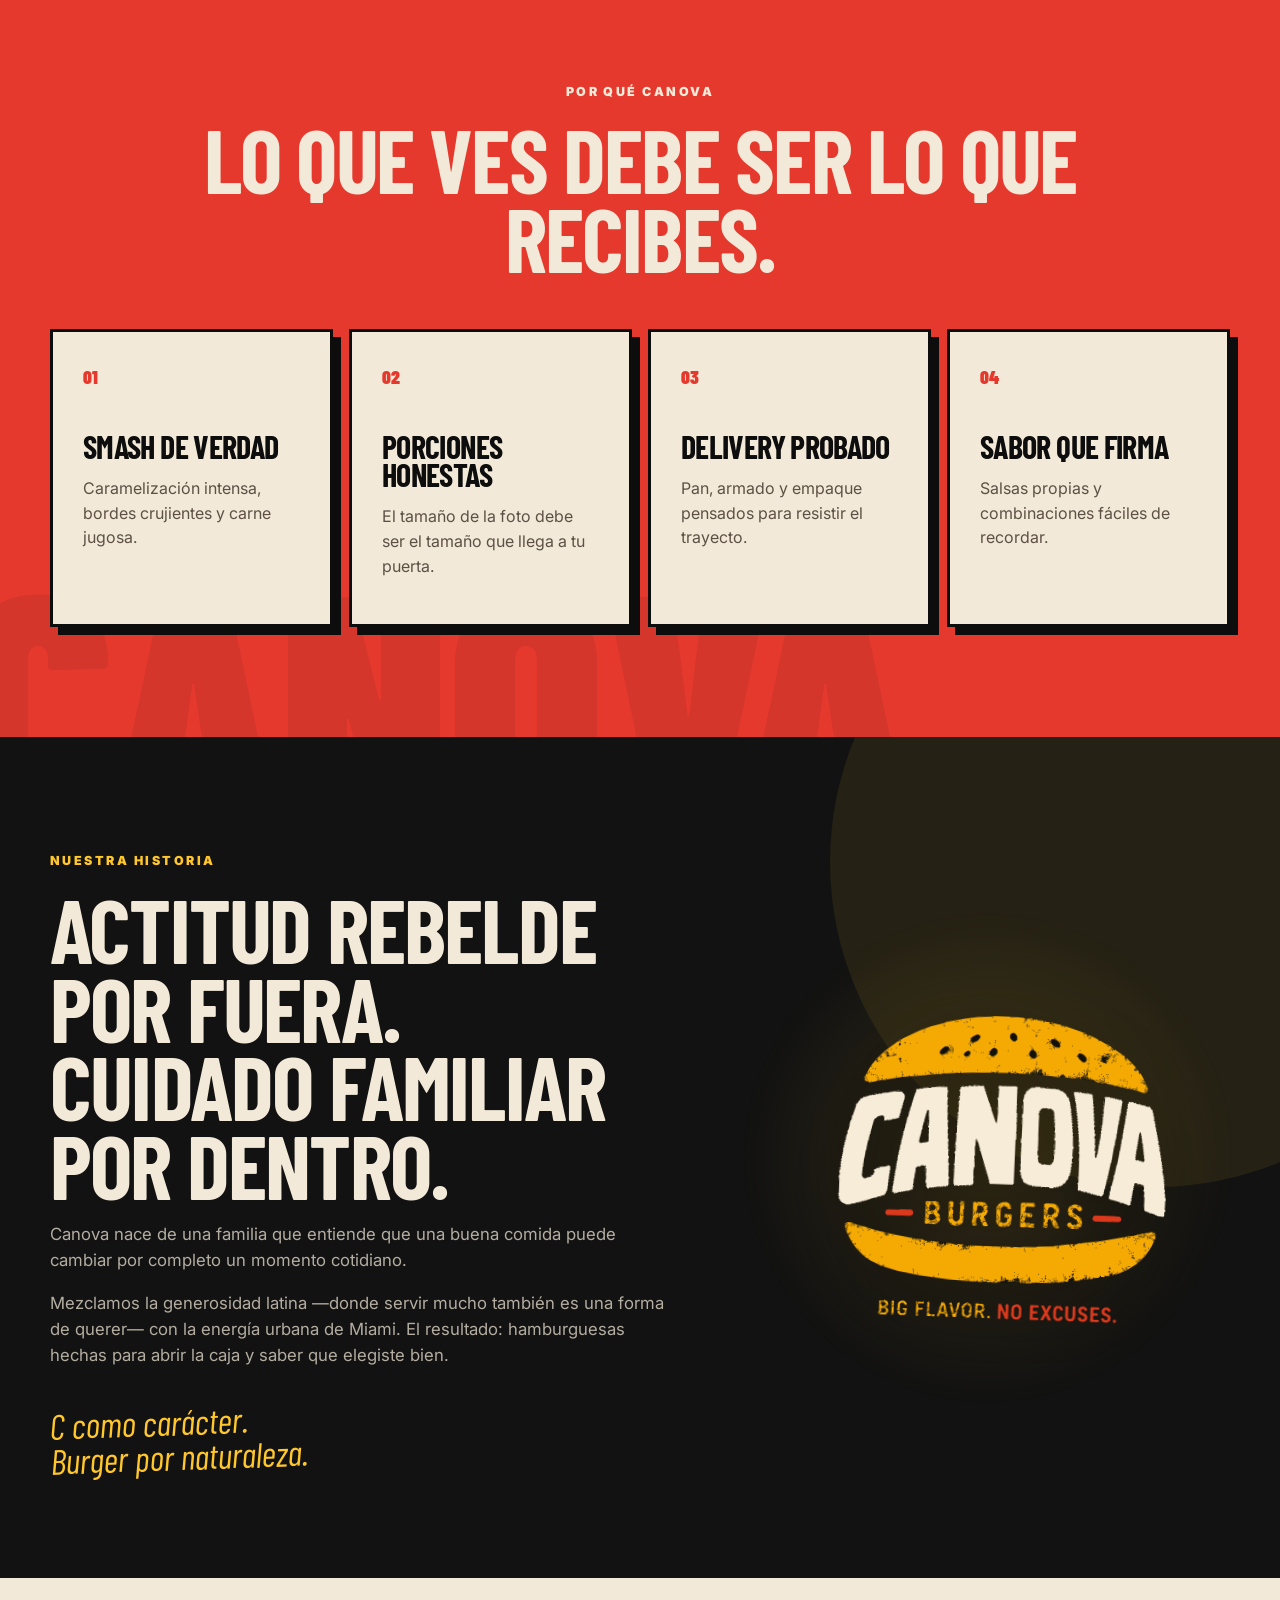
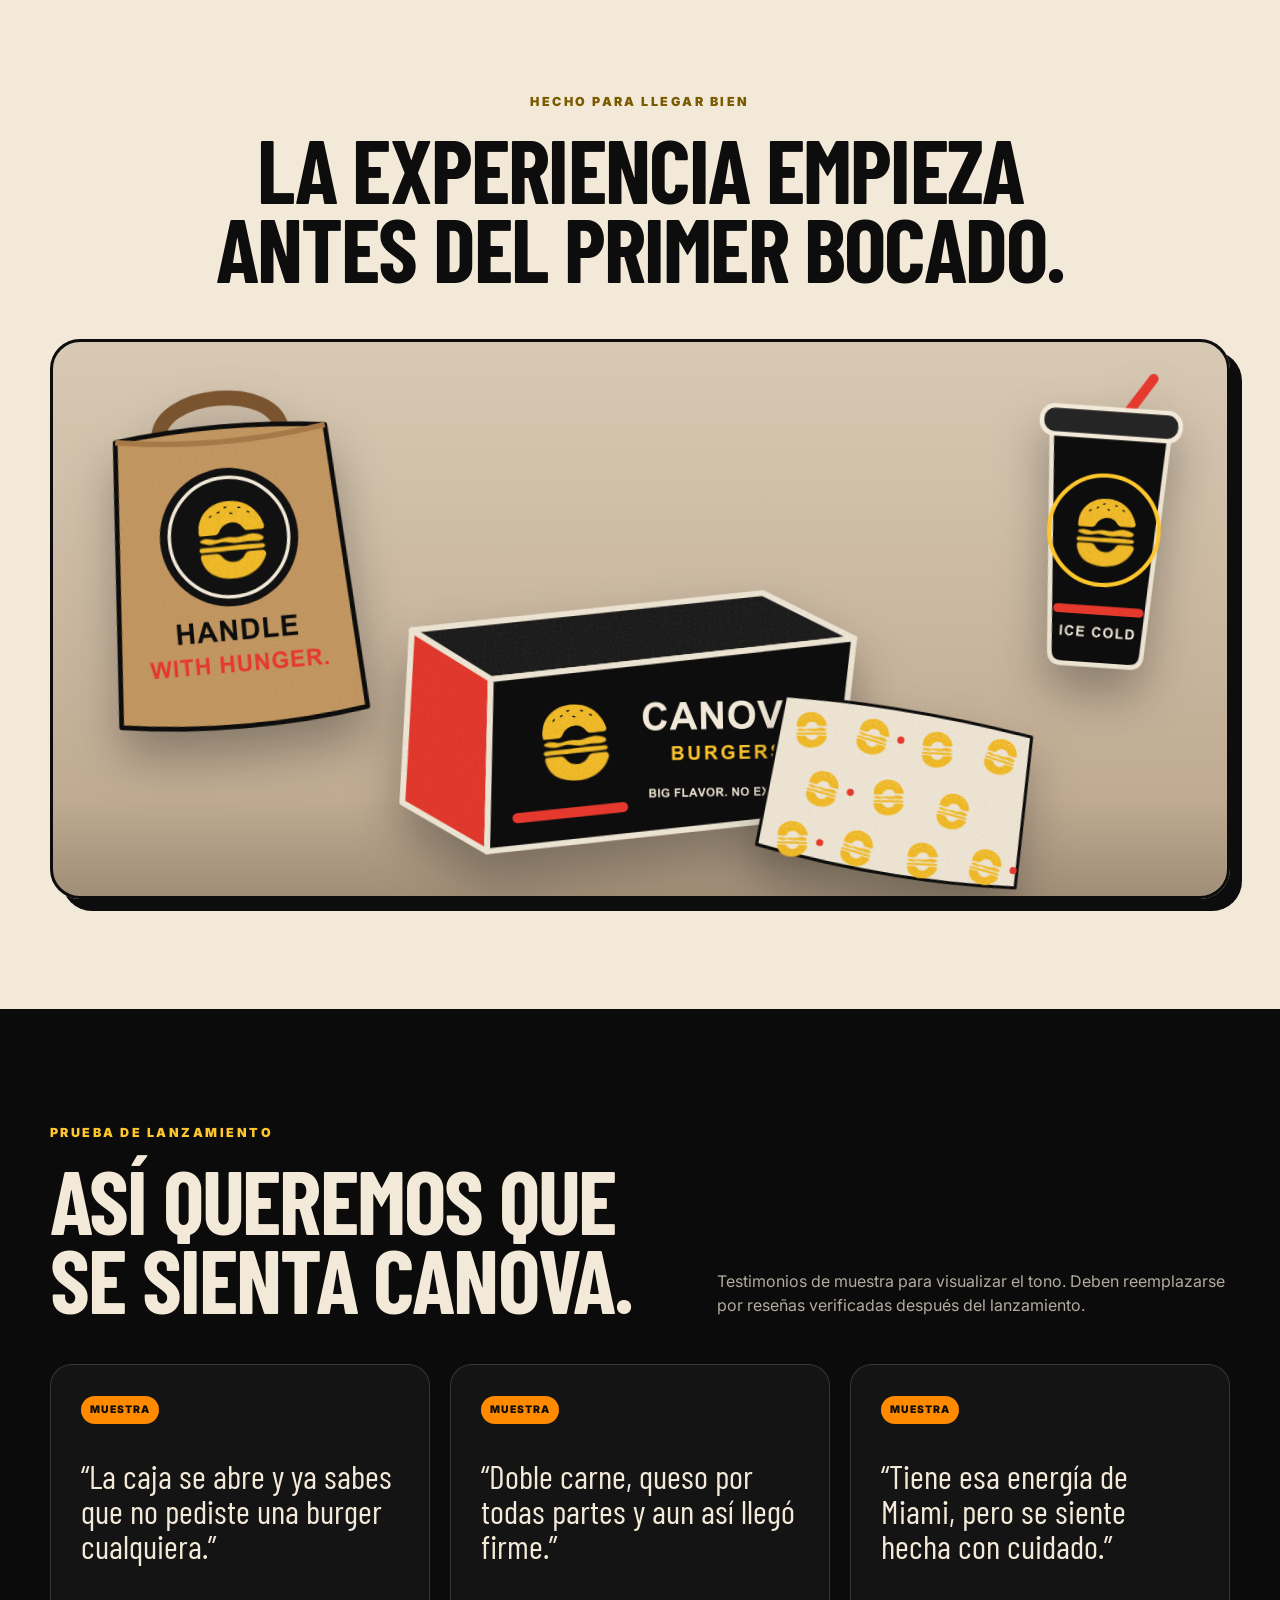
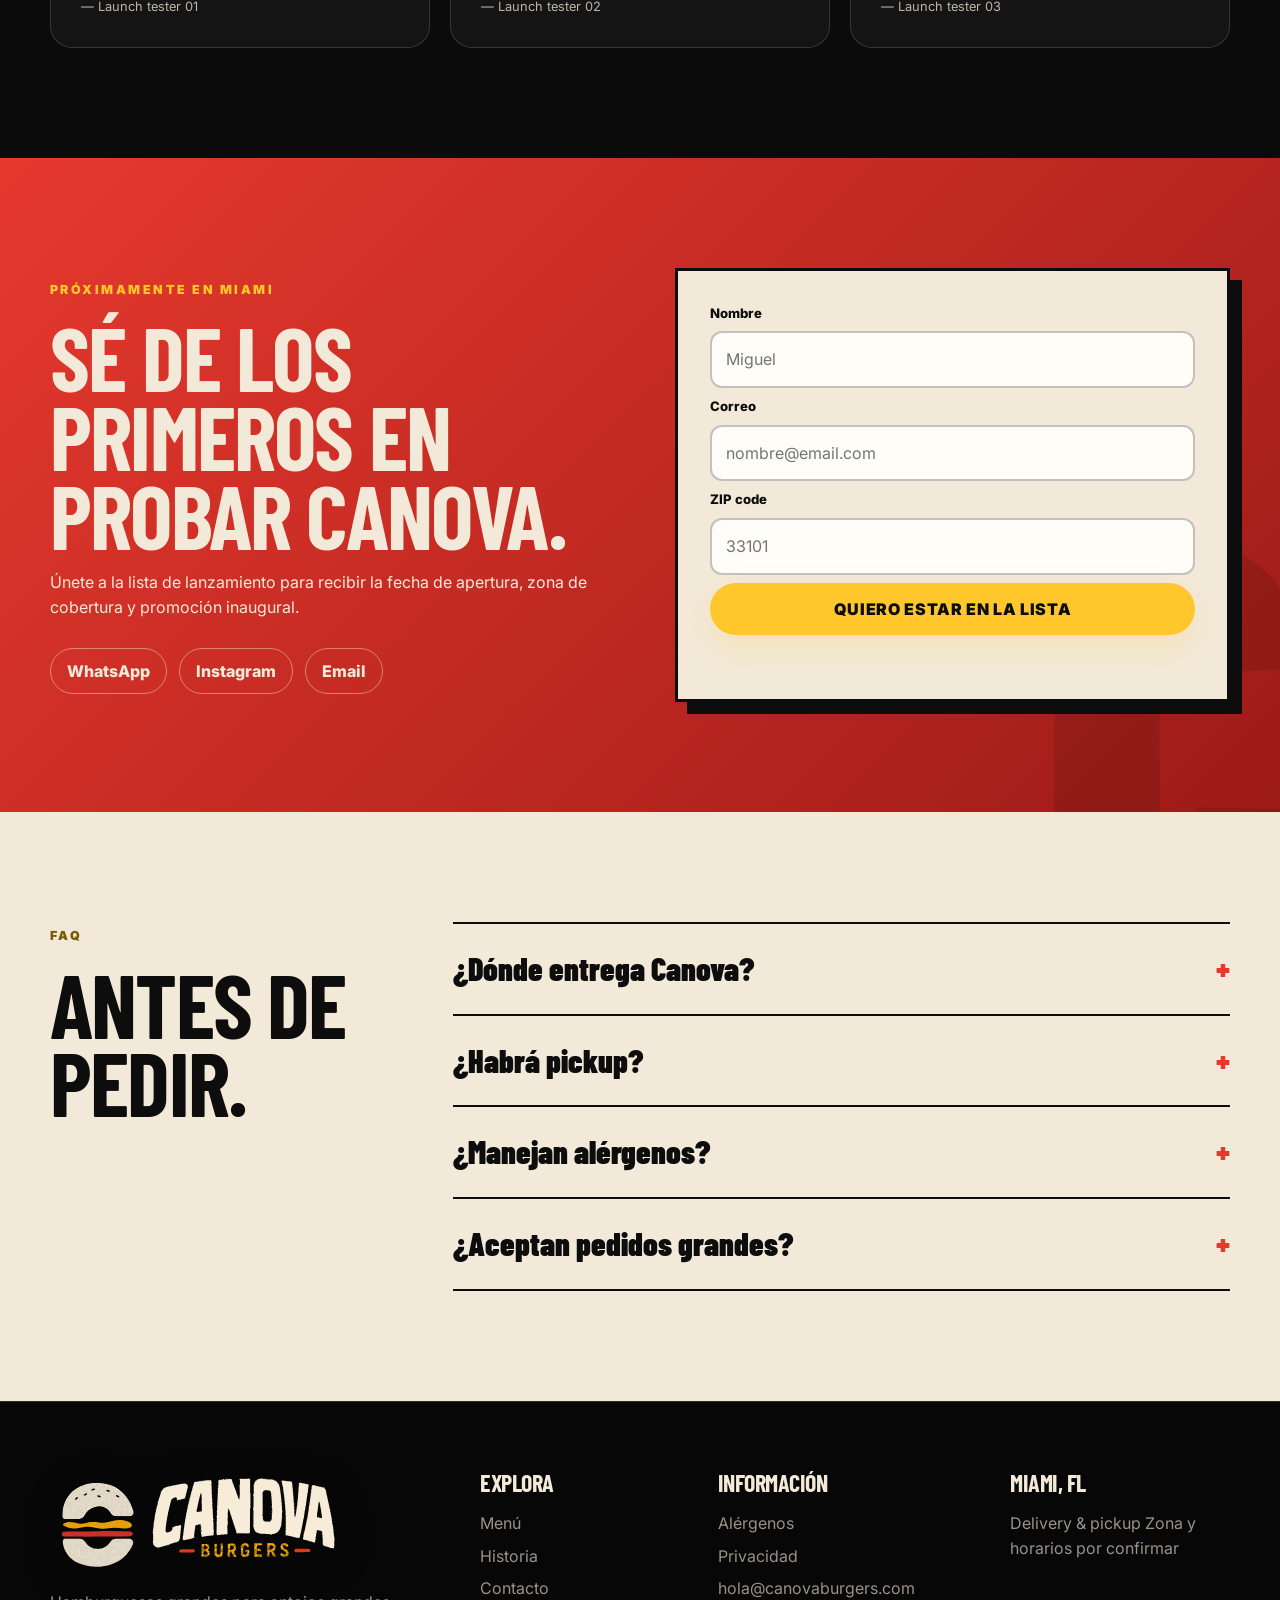
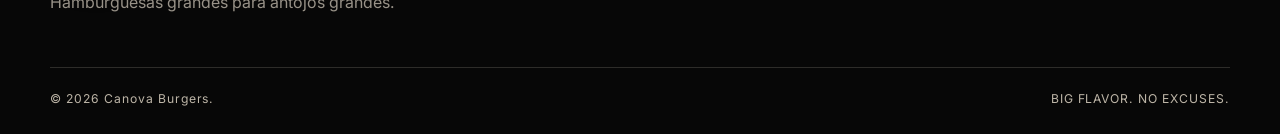
==== commit f52e27b5: "Fix horizontal footer logo proportions" ====
--- a/website/index.html
+++ b/website/index.html
@@ -286,7 +286,7 @@
   <footer class="site-footer">
     <div class="container footer-grid">
       <div>
-        <img class="footer-logo footer-isotype" src="assets/logo-horizontal.svg" alt="Canova Burgers" width="1200" height="1200" loading="lazy" decoding="async" />
+        <img class="footer-logo" src="assets/logo-horizontal.svg" alt="Canova Burgers" width="1800" height="600" loading="lazy" decoding="async" />
         <p data-i18n="footerClaim">Hamburguesas grandes para antojos grandes.</p>
       </div>
       <div><h3 data-i18n="footerExplore">Explora</h3><a href="#menu" data-i18n="navMenu">Menú</a><a href="#story" data-i18n="navStory">Historia</a><a href="#contact" data-i18n="navContact">Contacto</a></div>
--- a/website/styles.css
+++ b/website/styles.css
@@ -107,7 +107,7 @@
 .testimonials-section{background:#0b0b0b}.testimonial-grid{display:grid;grid-template-columns:repeat(3,1fr);gap:20px}.testimonial-card{margin:0;padding:30px;border:1px solid var(--line);border-radius:22px;background:#141414}.testimonial-card p{font-family:var(--display);font-size:2.1rem;line-height:1.05}.testimonial-card footer{color:var(--muted);font-size:.8rem}.sample-tag{display:inline-block;background:var(--orange);color:var(--charcoal);font-size:.65rem;font-weight:900;padding:6px 9px;border-radius:999px;letter-spacing:.1em}
 .waitlist-section{background:linear-gradient(135deg,var(--red),#9d1b17);overflow:hidden}.waitlist-section::after{content:"C";position:absolute;right:-30px;bottom:-180px;font-family:var(--display);font-size:35rem;font-weight:900;color:rgba(13,13,13,.12);line-height:1}.waitlist-grid{position:relative;z-index:2;display:grid;grid-template-columns:1fr 1fr;gap:70px;align-items:center}.waitlist-copy p{max-width:540px}.contact-links{display:flex;gap:12px;flex-wrap:wrap;margin-top:28px}.contact-links a{border:1px solid rgba(242,233,216,.45);padding:10px 16px;border-radius:999px;font-weight:800}.waitlist-form{background:var(--cream);color:var(--charcoal);padding:32px;border:3px solid var(--charcoal);box-shadow:12px 12px 0 var(--charcoal);display:grid;gap:8px}.waitlist-form label{font-weight:800;font-size:.82rem}.waitlist-form input,.cart-panel textarea{width:100%;border:2px solid rgba(13,13,13,.25);border-radius:12px;padding:14px;background:#fffdf8;color:var(--charcoal)}.form-status{min-height:24px;margin:0;font-size:.85rem;font-weight:700}.form-status.success{color:#166534}.form-status.error{color:#991b1b}
 .faq-section{background:var(--cream);color:var(--charcoal)}.faq-grid{display:grid;grid-template-columns:.6fr 1.4fr;gap:70px}.faq-list details{border-top:2px solid var(--charcoal);padding:20px 0}.faq-list details:last-child{border-bottom:2px solid var(--charcoal)}.faq-list summary{font-family:var(--display);font-size:2rem;font-weight:900;cursor:pointer;list-style:none;display:flex;justify-content:space-between}.faq-list summary::after{content:"+";color:var(--red)}.faq-list details[open] summary::after{content:"–"}.faq-list p{color:#5b5148;max-width:720px}
-.site-footer{background:#070707;border-top:1px solid var(--line);padding:70px 0 25px}.footer-grid{display:grid;grid-template-columns:1.4fr .7fr .9fr .8fr;gap:45px}.footer-logo{display:block;width:min(300px,100%);height:auto;margin-bottom:18px;filter:drop-shadow(0 8px 18px rgba(0,0,0,.28))}.footer-isotype{width:112px;transform:rotate(-4deg);filter:drop-shadow(0 10px 22px rgba(255,199,44,.14))}.footer-grid h3{font-size:1.5rem;margin-bottom:18px}.footer-grid a,.footer-grid p{display:block;color:rgba(242,233,216,.62);margin:8px 0}.footer-bottom{display:flex;justify-content:space-between;gap:20px;margin-top:45px;padding-top:22px;border-top:1px solid var(--line);font-size:.76rem;color:var(--muted);letter-spacing:.08em}
+.site-footer{background:#070707;border-top:1px solid var(--line);padding:70px 0 25px}.footer-grid{display:grid;grid-template-columns:1.4fr .7fr .9fr .8fr;gap:45px}.footer-logo{display:block;width:min(300px,100%);height:auto;margin-bottom:18px;filter:drop-shadow(0 8px 18px rgba(0,0,0,.28))}.footer-grid h3{font-size:1.5rem;margin-bottom:18px}.footer-grid a,.footer-grid p{display:block;color:rgba(242,233,216,.62);margin:8px 0}.footer-bottom{display:flex;justify-content:space-between;gap:20px;margin-top:45px;padding-top:22px;border-top:1px solid var(--line);font-size:.76rem;color:var(--muted);letter-spacing:.08em}
 .cart-drawer{position:fixed;inset:0;z-index:120;pointer-events:none}.cart-drawer.open{pointer-events:auto}.cart-backdrop{position:absolute;inset:0;background:rgba(0,0,0,.72);opacity:0;transition:.25s}.cart-panel{position:absolute;right:0;top:0;height:100%;width:min(460px,100%);background:var(--cream);color:var(--charcoal);padding:24px;transform:translateX(100%);transition:.3s;overflow:auto;box-shadow:-30px 0 70px rgba(0,0,0,.35)}.cart-drawer.open .cart-backdrop{opacity:1}.cart-drawer.open .cart-panel{transform:none}.cart-head{display:flex;justify-content:space-between;align-items:center;padding-bottom:18px;border-bottom:2px solid var(--charcoal)}.cart-head h2{font-size:3rem}.icon-button{color:var(--charcoal);font-size:2rem}.cart-item{display:grid;grid-template-columns:1fr auto;gap:14px;padding:18px 0;border-bottom:1px solid rgba(13,13,13,.15)}.cart-item h4{margin:0;font-size:1rem}.cart-item small{color:#6a5e54}.quantity{display:flex;align-items:center;gap:8px;margin-top:10px}.quantity button{width:28px;height:28px;border:1px solid #aaa;background:#fff;border-radius:50%}.remove-item{color:var(--red);font-size:.75rem;border:0;background:transparent;padding:0;margin-top:6px}.cart-empty{text-align:center;padding:50px 15px}.cart-empty span{font-size:3rem}.order-method{display:grid;grid-template-columns:1fr 1fr;gap:10px;margin:20px 0}.order-method label{border:2px solid rgba(13,13,13,.2);padding:12px;border-radius:12px;font-weight:800}.cart-total{display:flex;justify-content:space-between;font-size:1.35rem;margin:22px 0}.checkout-note{text-align:center;font-size:.75rem;color:#6c6258}.cart-items:empty~.cart-empty{display:block}.cart-items:not(:empty)~.cart-empty{display:none}
 .legal-page,.not-found{background:var(--cream);color:var(--charcoal);min-height:100vh}.legal-header{padding:24px 5%;font-weight:800}.legal-main{width:min(860px,90%);margin:30px auto 100px}.legal-main h1,.not-found h1{font-size:clamp(4rem,10vw,8rem)}.legal-main h2{font-size:2.2rem;margin-top:42px}.legal-main p{font-size:1.03rem;color:#574c43}.legal-updated{font-weight:700}.not-found{display:grid;place-items:center;text-align:center}.not-found main{padding:40px}.nf-mark{width:160px;height:160px;border-radius:50%;display:grid;place-items:center;margin:0 auto 25px;background:var(--charcoal);color:var(--cheese);font-family:var(--display);font-size:7rem;font-weight:900}
 .reveal{opacity:0;transform:translateY(22px);transition:opacity .7s ease,transform .7s ease}.reveal.visible{opacity:1;transform:none}
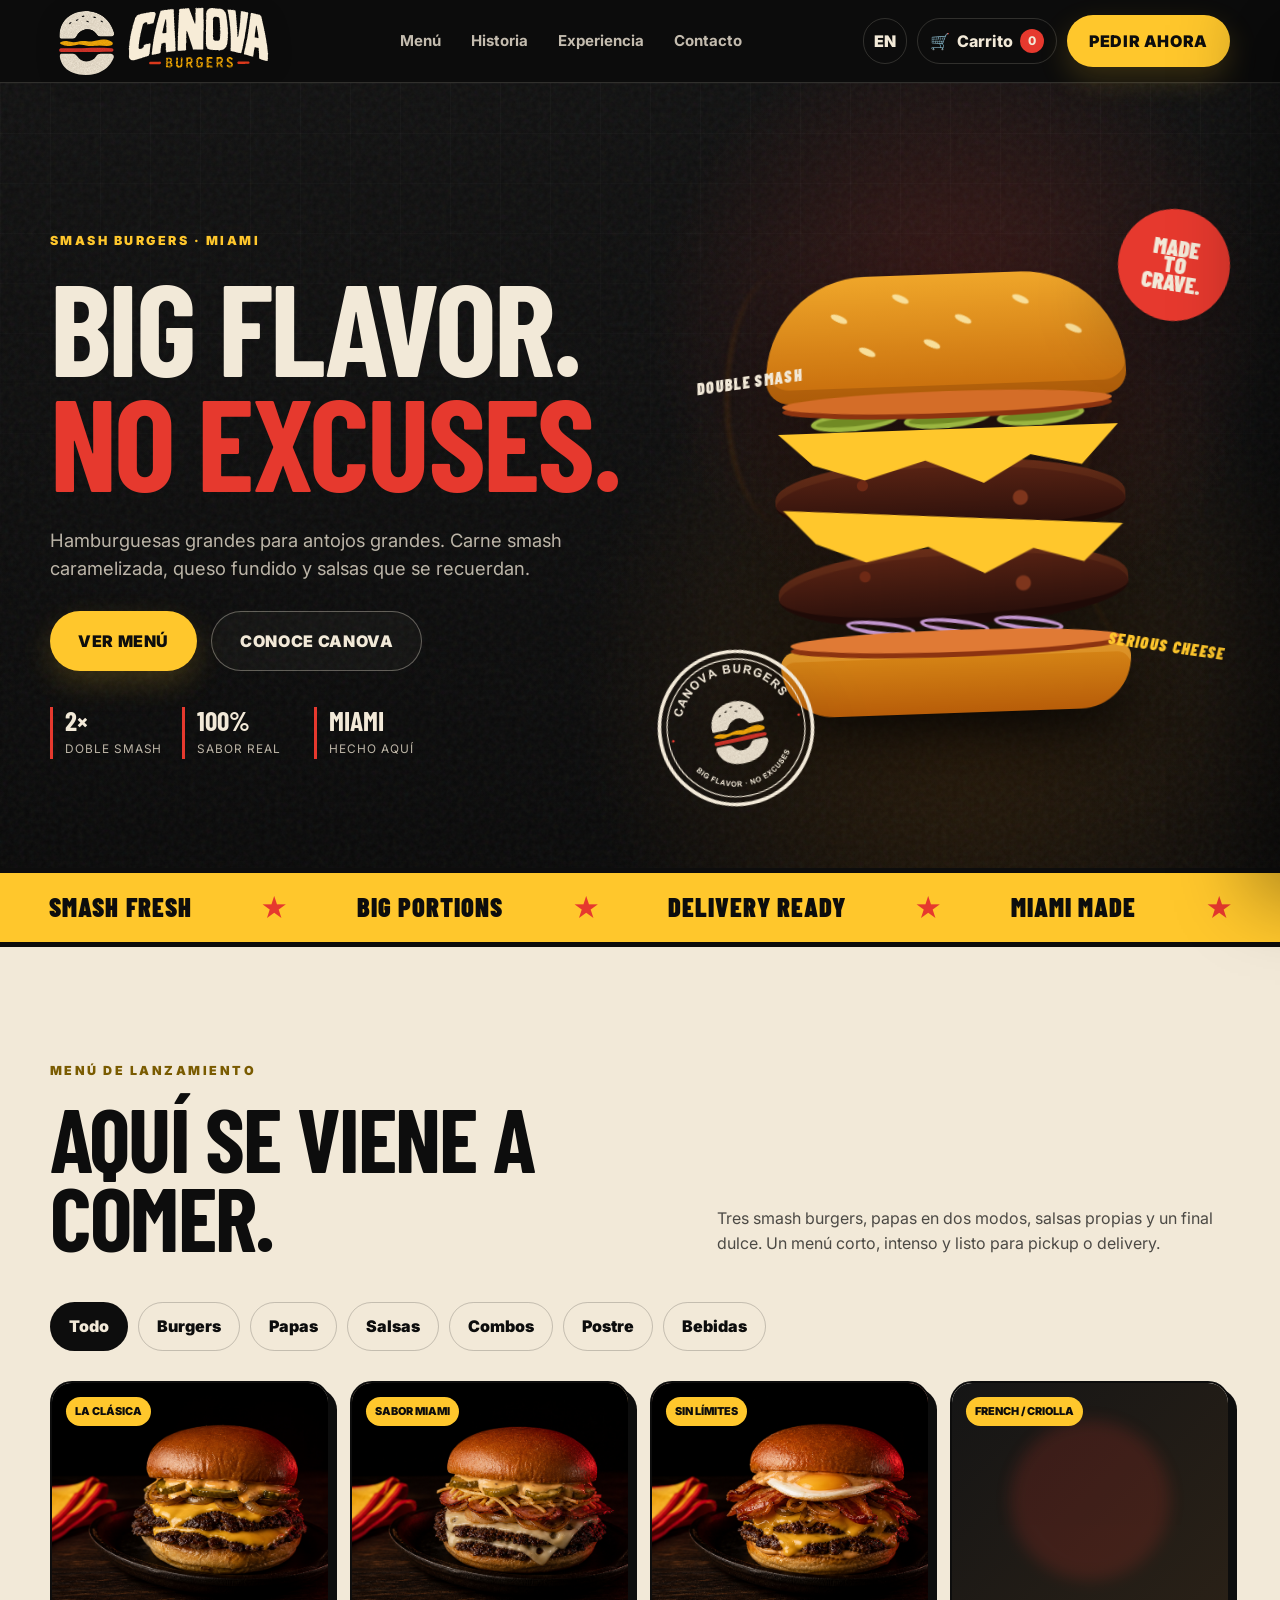
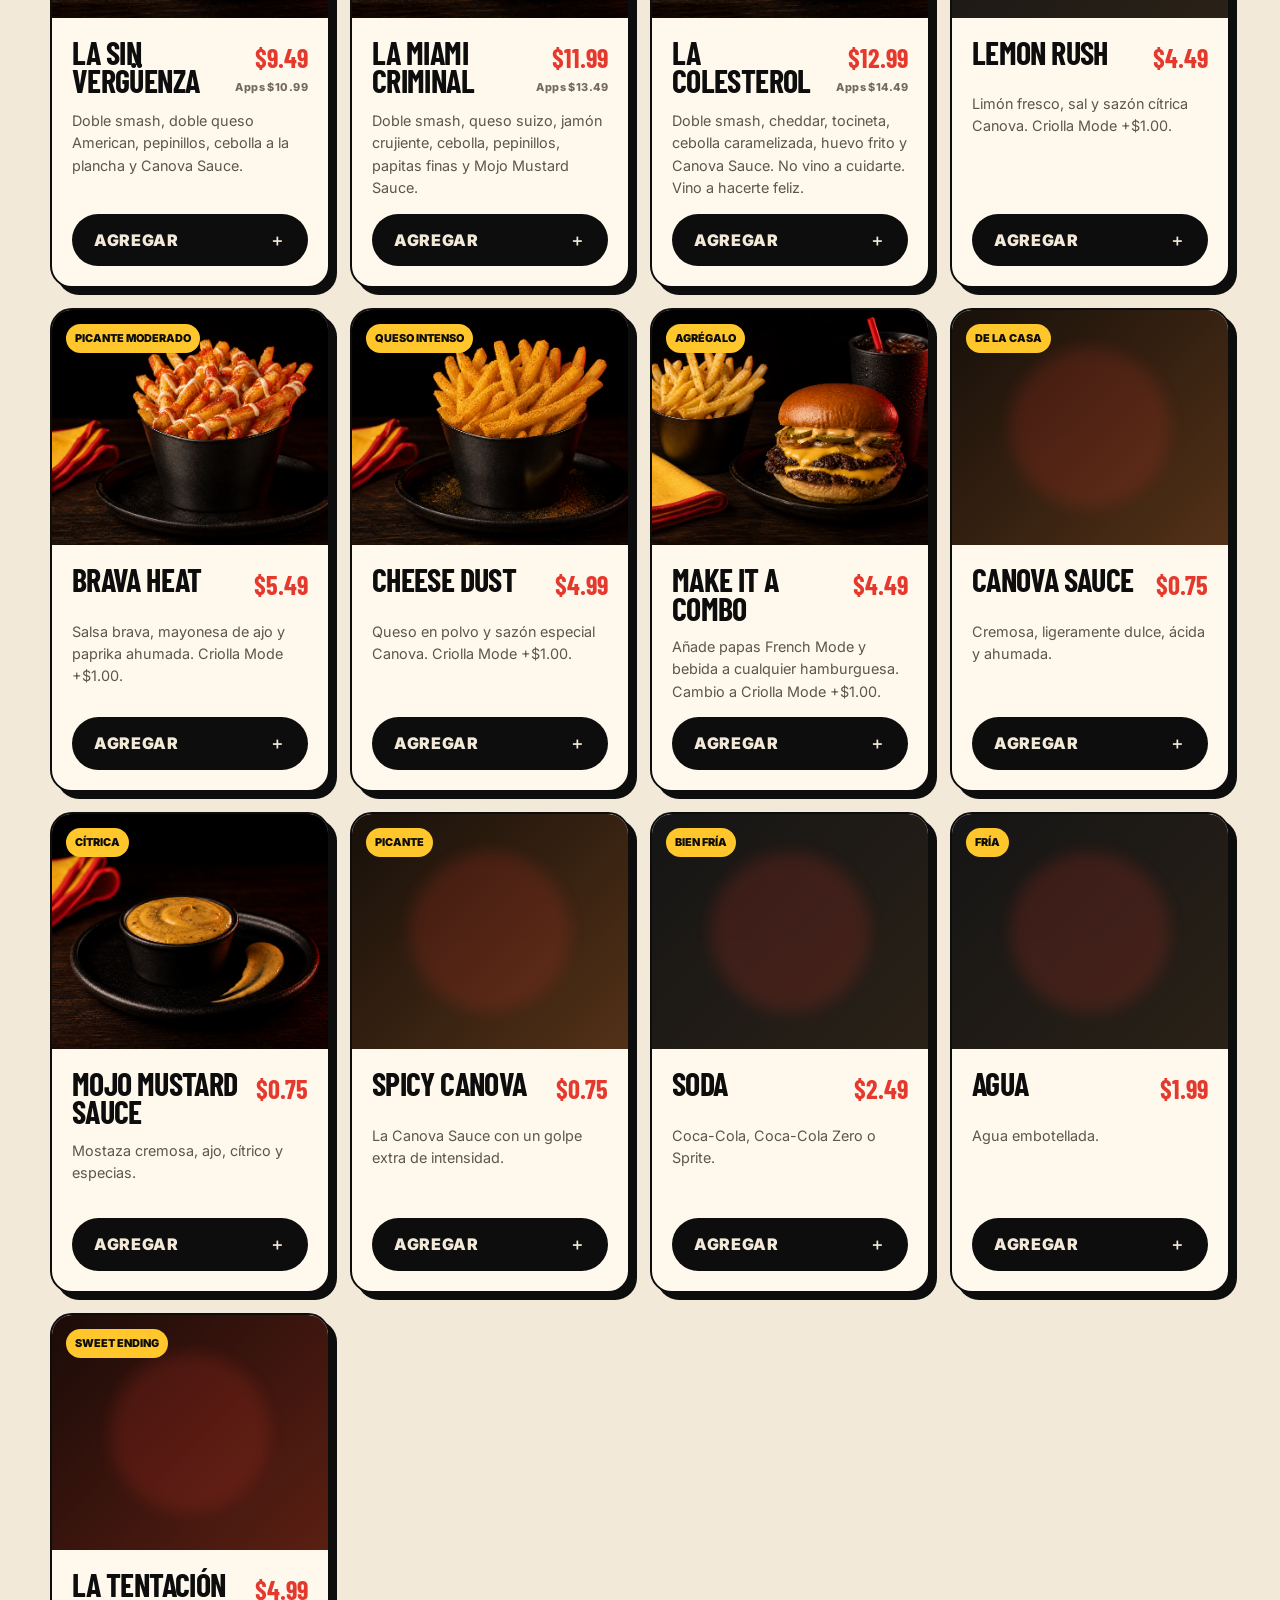
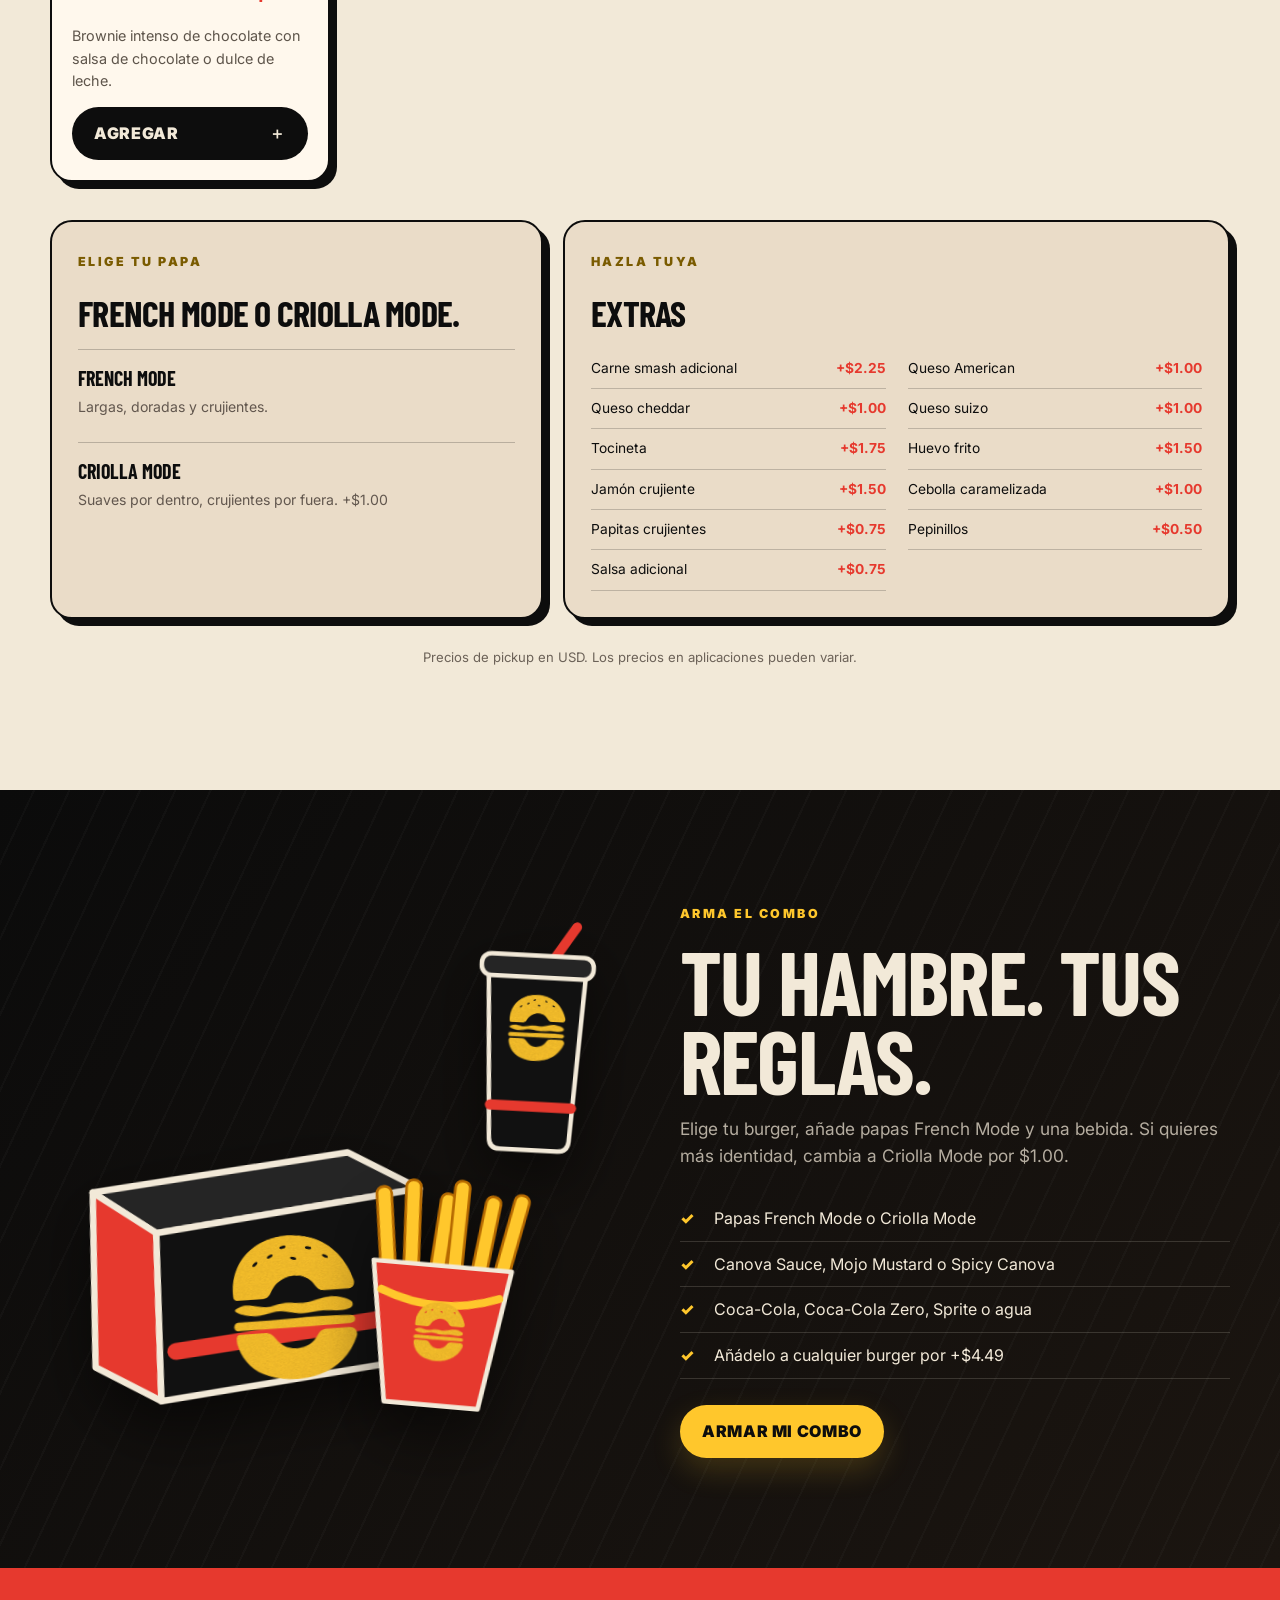
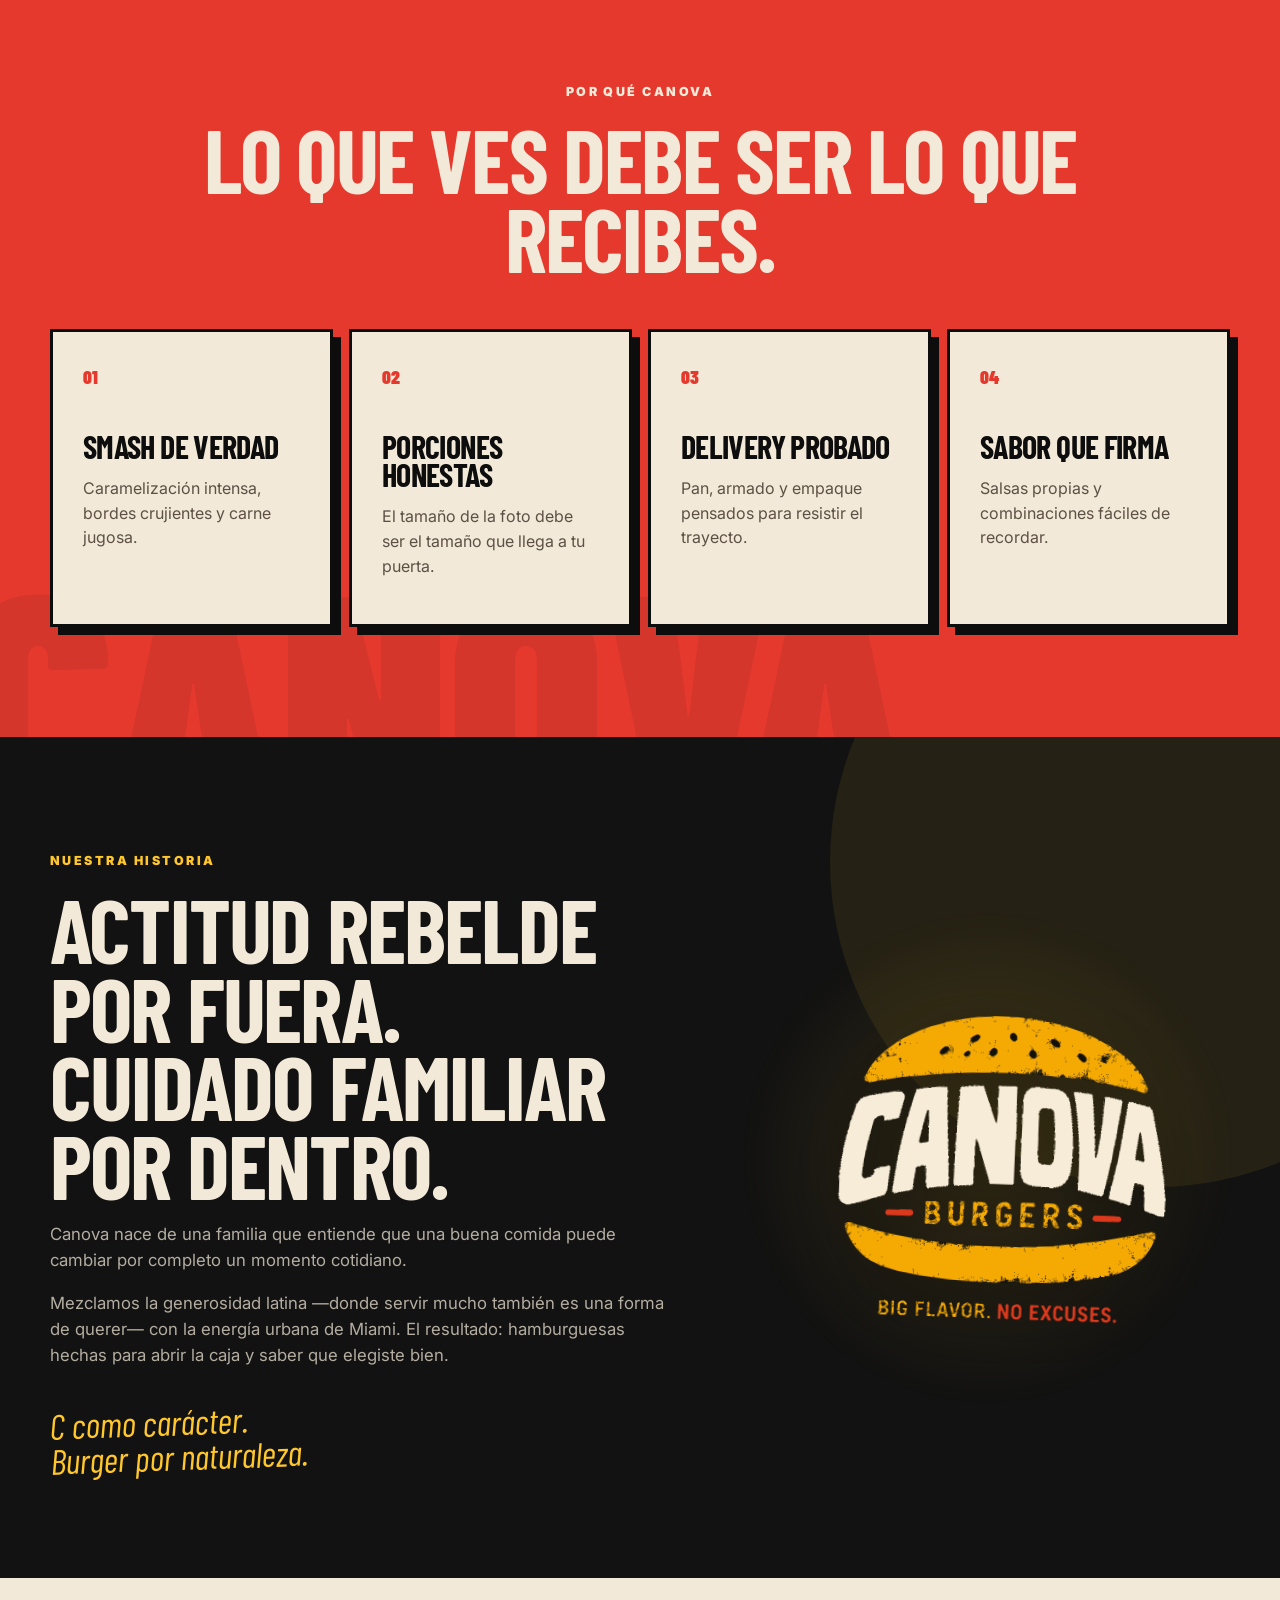
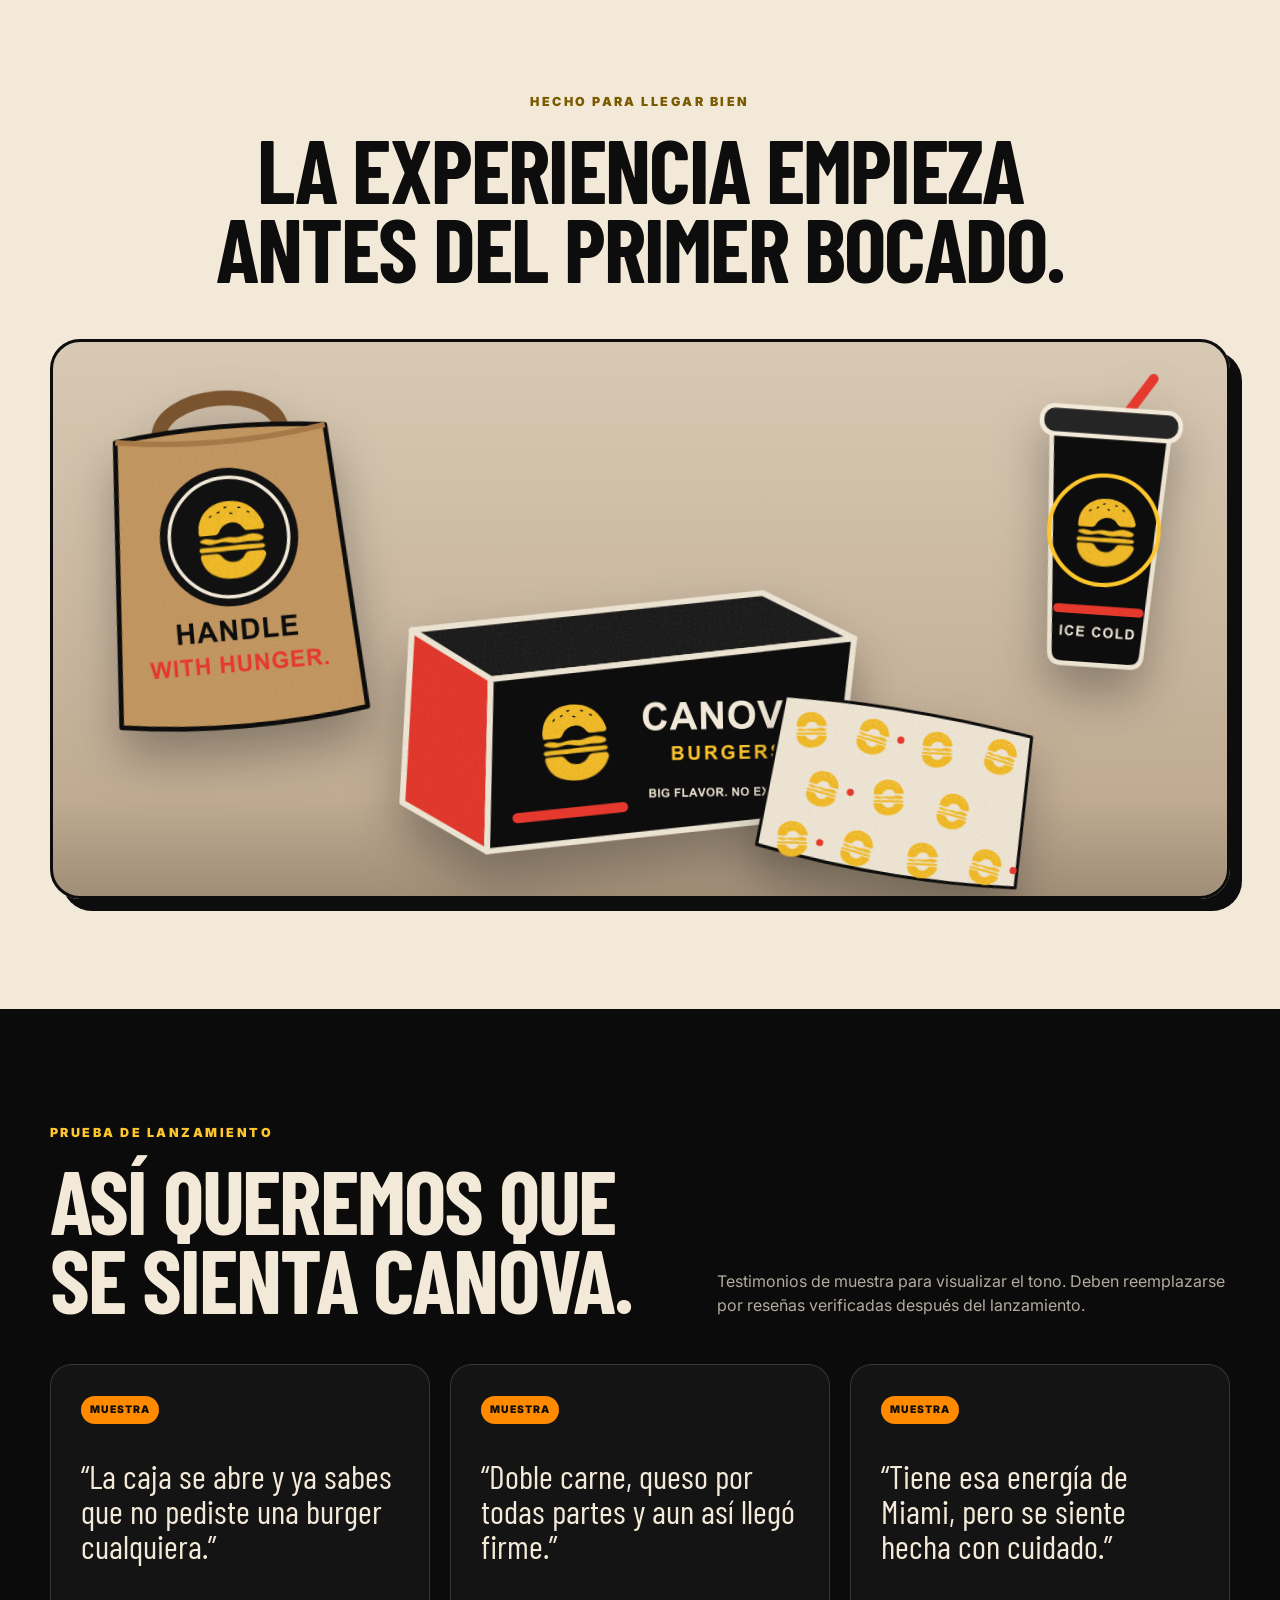
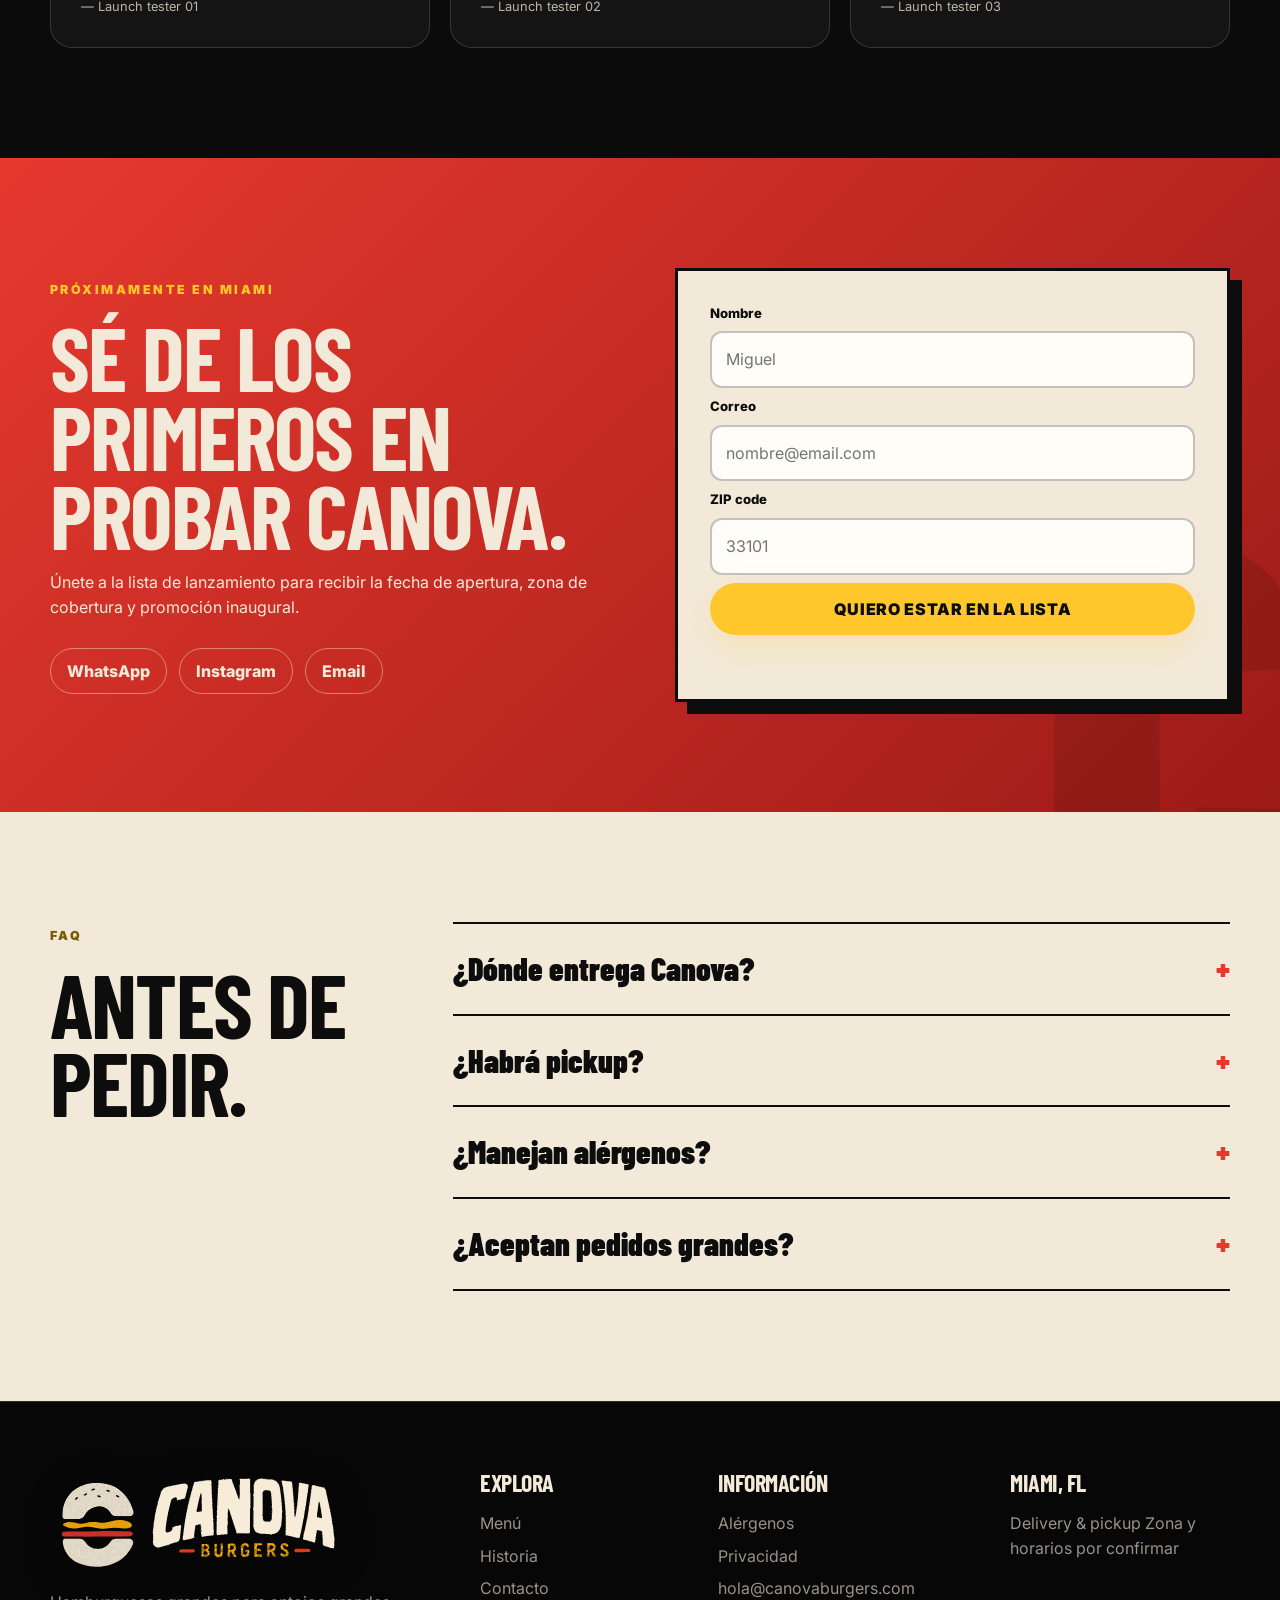
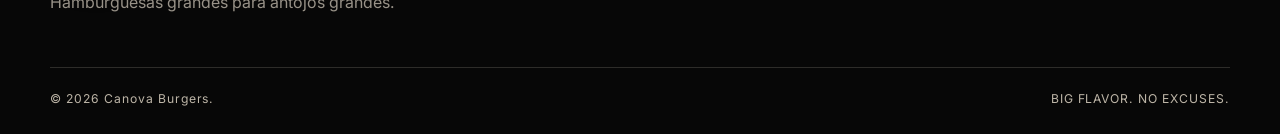
==== commit 97ae74c2: "Show product photography in menu cards" ====
--- a/website/index.html
+++ b/website/index.html
@@ -316,7 +316,7 @@
 
   <template id="productTemplate">
     <article class="product-card reveal">
-      <div class="product-art"><span class="product-tag"></span><div class="mini-burger"><div class="mb-top"></div><div class="mb-fill one"></div><div class="mb-cheese"></div><div class="mb-fill two"></div><div class="mb-bottom"></div></div></div>
+      <div class="product-art"><img class="product-photo" alt="" loading="lazy" decoding="async"><span class="product-tag"></span><div class="mini-burger"><div class="mb-top"></div><div class="mb-fill one"></div><div class="mb-cheese"></div><div class="mb-fill two"></div><div class="mb-bottom"></div></div></div>
       <div class="product-info"><div class="product-title-row"><h3></h3><div class="product-price-wrap"><strong class="product-price"></strong><small class="product-app-price"></small></div></div><p class="product-description"></p><button class="button button-dark add-product" type="button"><span data-i18n="add">Agregar</span><b>＋</b></button></div>
     </article>
   </template>
--- a/website/styles.css
+++ b/website/styles.css
@@ -95,7 +95,7 @@
 .section-heading{margin-bottom:46px}.split-heading{display:grid;grid-template-columns:1.1fr .9fr;gap:40px;align-items:end}.split-heading p{margin:0;color:inherit;opacity:.72;max-width:550px}.center{text-align:center;max-width:900px;margin-inline:auto;margin-bottom:52px}
 .menu-tabs{display:flex;gap:10px;flex-wrap:wrap;margin-bottom:30px}.menu-tab{border:1px solid rgba(13,13,13,.2);background:transparent;color:var(--charcoal);border-radius:999px;padding:11px 18px;font-weight:900}.menu-tab.active{background:var(--charcoal);color:var(--cream)}
 .menu-grid{display:grid;grid-template-columns:repeat(4,1fr);gap:20px}.product-card{background:#fff8ed;border:2px solid var(--charcoal);border-radius:22px;overflow:hidden;display:flex;flex-direction:column;box-shadow:7px 7px 0 var(--charcoal);transition:.25s}.product-card:hover{transform:translate(-4px,-4px);box-shadow:12px 12px 0 var(--charcoal)}
-.product-art{height:235px;background:linear-gradient(135deg,#151515,#2a2117);position:relative;display:grid;place-items:center;overflow:hidden}.product-art::before{content:"";position:absolute;width:160px;height:160px;border-radius:50%;background:var(--red);opacity:.16;filter:blur(8px)}.product-tag{position:absolute;top:14px;left:14px;background:var(--cheese);color:var(--charcoal);font-size:.68rem;font-weight:900;padding:6px 9px;border-radius:999px;z-index:3}
+.product-art{height:235px;background:linear-gradient(135deg,#151515,#2a2117);position:relative;display:grid;place-items:center;overflow:hidden}.product-art::before{content:"";position:absolute;width:160px;height:160px;border-radius:50%;background:var(--red);opacity:.16;filter:blur(8px)}.product-photo{display:block;width:100%;height:100%;object-fit:cover;position:relative;z-index:1}.product-tag{position:absolute;top:14px;left:14px;background:var(--cheese);color:var(--charcoal);font-size:.68rem;font-weight:900;padding:6px 9px;border-radius:999px;z-index:3}
 .mini-burger{position:relative;width:150px;filter:drop-shadow(0 16px 20px rgba(0,0,0,.5));z-index:2}.mini-burger>div{margin-inline:auto}.mb-top{height:47px;width:140px;border-radius:90px 90px 15px 15px;background:linear-gradient(#eaa128,#bd6410)}.mb-fill{height:26px;width:145px;background:#4d1c0f;border-radius:50%;border-bottom:5px solid #2b0e08}.mb-cheese{height:22px;width:140px;background:var(--cheese);clip-path:polygon(0 0,100% 0,88% 70%,72% 40%,54% 95%,35% 50%,15% 85%);margin-top:-7px}.mb-bottom{height:30px;width:140px;border-radius:10px 10px 60px 60px;background:#c86f11}.product-info{padding:20px;display:flex;flex-direction:column;flex:1}.product-title-row{display:flex;justify-content:space-between;gap:15px;align-items:start}.product-title-row h3{font-size:2rem}.product-price{font-family:var(--display);font-size:1.65rem;color:var(--red)}.product-description{font-size:.9rem;color:#5e554b;min-height:64px}.add-product{margin-top:auto;width:100%;justify-content:space-between}.price-note{text-align:center;margin-top:28px;font-size:.82rem;color:#6c6258}
 .product-price-wrap{display:grid;justify-items:end;min-width:max-content}.product-app-price{color:#75695f;font-size:.68rem;font-weight:800;letter-spacing:.04em}.menu-options-grid{display:grid;grid-template-columns:.85fr 1.15fr;gap:20px;margin-top:38px}.menu-option-card{background:#eadcc8;border:2px solid var(--charcoal);border-radius:22px;padding:26px;box-shadow:7px 7px 0 var(--charcoal)}.menu-option-card h3{margin:8px 0 20px;font-size:2.25rem}.mode-list{display:grid;gap:12px}.mode-list>div{display:grid;gap:2px;padding:13px 0;border-top:1px solid rgba(13,13,13,.22)}.mode-list strong{font-family:var(--display);font-size:1.25rem}.mode-list span{color:#62574e;font-size:.88rem}.extras-list{display:grid;grid-template-columns:repeat(2,minmax(0,1fr));gap:0 22px}.extra-item{display:flex;justify-content:space-between;gap:12px;padding:9px 0;border-bottom:1px solid rgba(13,13,13,.2);font-size:.86rem}.extra-item strong{color:var(--red)}
 .combo-section{background:linear-gradient(135deg,#0b0b0b,#1b1510);overflow:hidden}.combo-section::before{content:"";position:absolute;inset:0;background:repeating-linear-gradient(115deg,transparent 0 30px,rgba(255,255,255,.025) 30px 32px)}.combo-grid{position:relative;z-index:1;display:grid;grid-template-columns:1fr 1fr;gap:80px;align-items:center}.combo-visual{height:550px;position:relative}.combo-box{position:absolute;left:30px;bottom:40px;width:370px;height:260px;background:#161616;transform:perspective(700px) rotateY(10deg) rotateX(4deg);border:3px solid #2b2b2b;box-shadow:var(--shadow);padding:35px}.combo-logo{font-family:var(--display);font-size:3.6rem;font-weight:900}.combo-copy{font-family:var(--display);font-size:4.5rem;font-weight:900;color:var(--cheese);line-height:.72;margin-top:25px}.fries-pack{position:absolute;right:65px;bottom:75px;width:140px;height:220px;background:var(--red);clip-path:polygon(10% 15%,90% 15%,80% 100%,20% 100%);z-index:3}.fries-pack span{position:absolute;bottom:170px;width:18px;height:125px;background:var(--cheese);border-radius:8px;box-shadow:inset 0 -10px 0 #c98400}.fries-pack span:nth-child(1){left:18px;transform:rotate(-8deg)}.fries-pack span:nth-child(2){left:38px;height:145px}.fries-pack span:nth-child(3){left:58px;transform:rotate(7deg);height:135px}.fries-pack span:nth-child(4){left:78px;height:150px}.fries-pack span:nth-child(5){left:98px;transform:rotate(9deg)}.fries-pack span:nth-child(6){left:115px;height:135px}.fries-pack b{position:absolute;bottom:32px;left:0;right:0;text-align:center;font-family:var(--display);font-size:2rem}.drink-cup{position:absolute;right:20px;top:35px;width:155px;height:260px;background:#111;clip-path:polygon(10% 0,90% 0,78% 100%,22% 100%);border-top:12px solid #222;display:grid;place-items:center}.drink-cup span{display:grid;place-items:center;width:92px;height:92px;border-radius:50%;border:4px solid var(--cheese);color:var(--cheese);font-family:var(--display);font-size:4rem;font-weight:900}.drink-cup b{position:absolute;bottom:20px;font-size:.7rem;letter-spacing:.15em}.combo-copy-block p{color:rgba(242,233,216,.72);font-size:1.08rem}.check-list{list-style:none;padding:0;margin:26px 0}.check-list li{padding:10px 0 10px 34px;position:relative;border-bottom:1px solid var(--line)}.check-list li::before{content:"✓";position:absolute;left:0;color:var(--cheese);font-weight:900}
